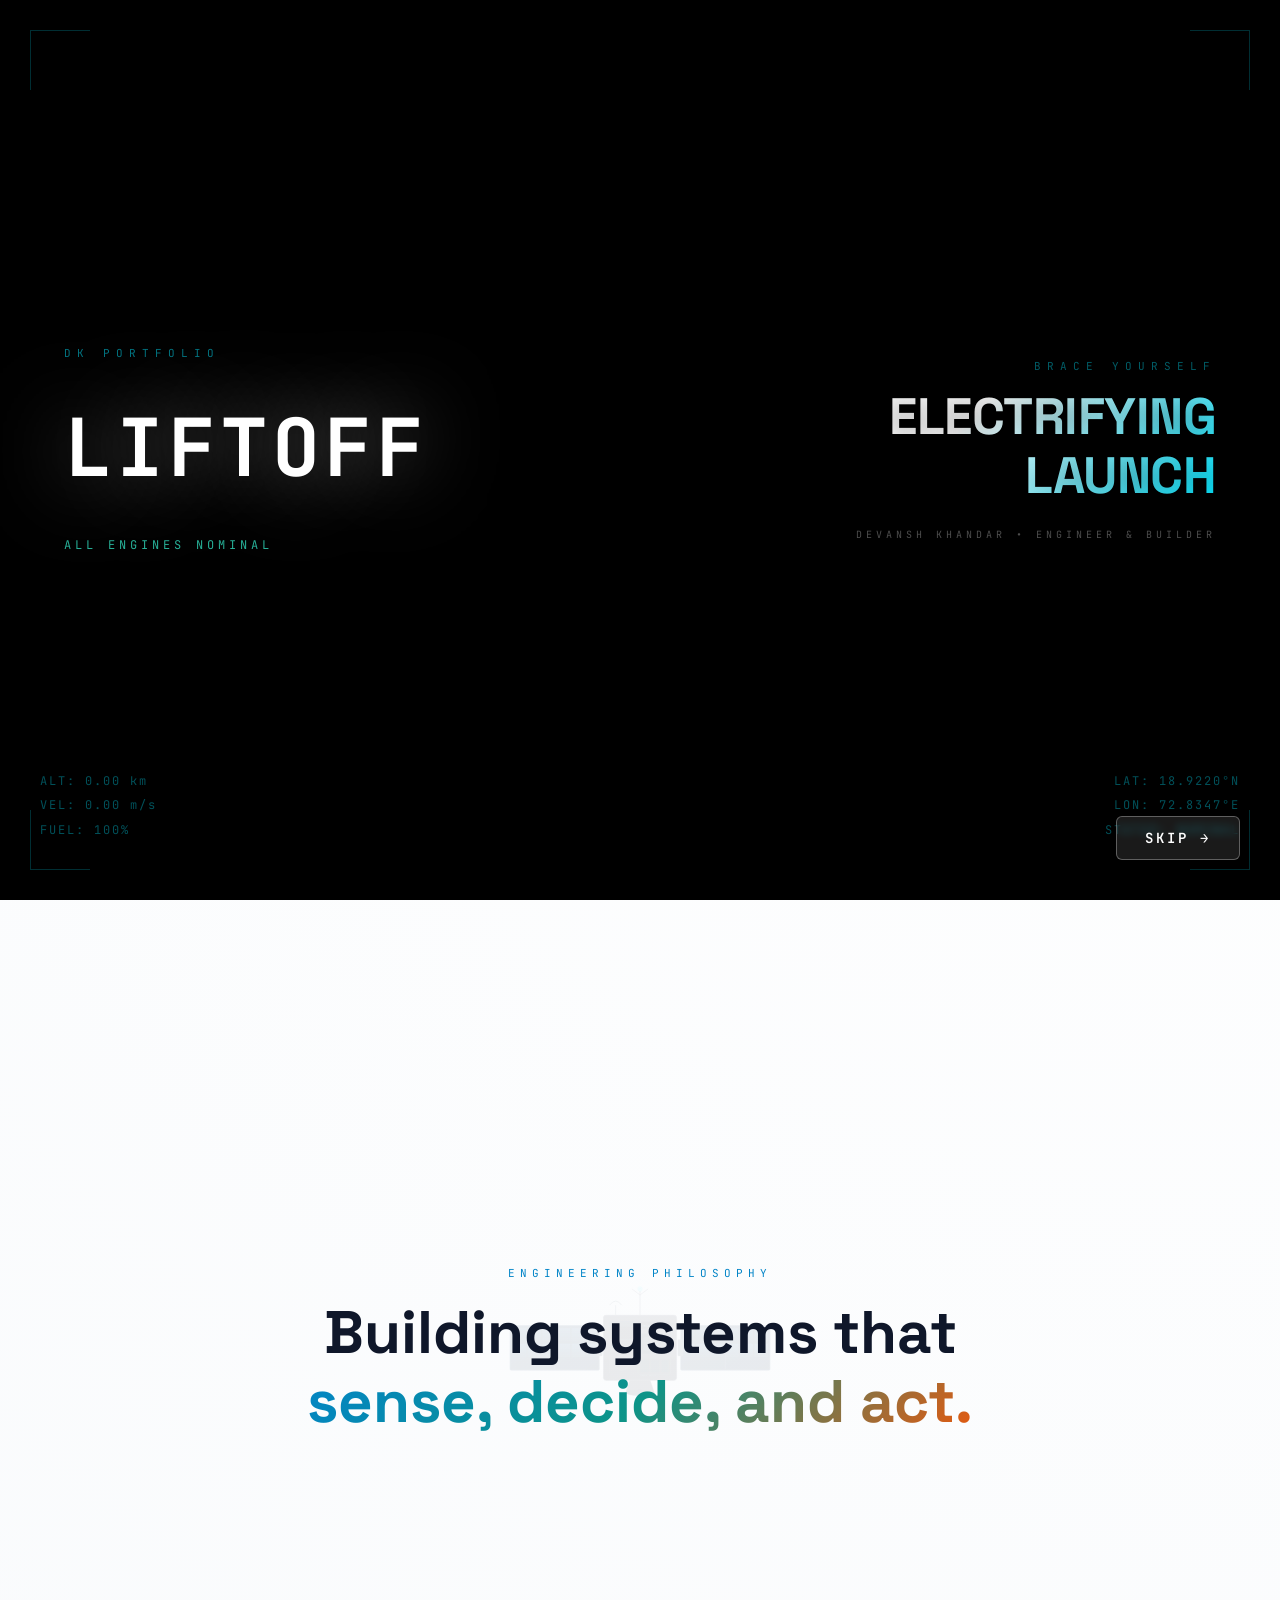
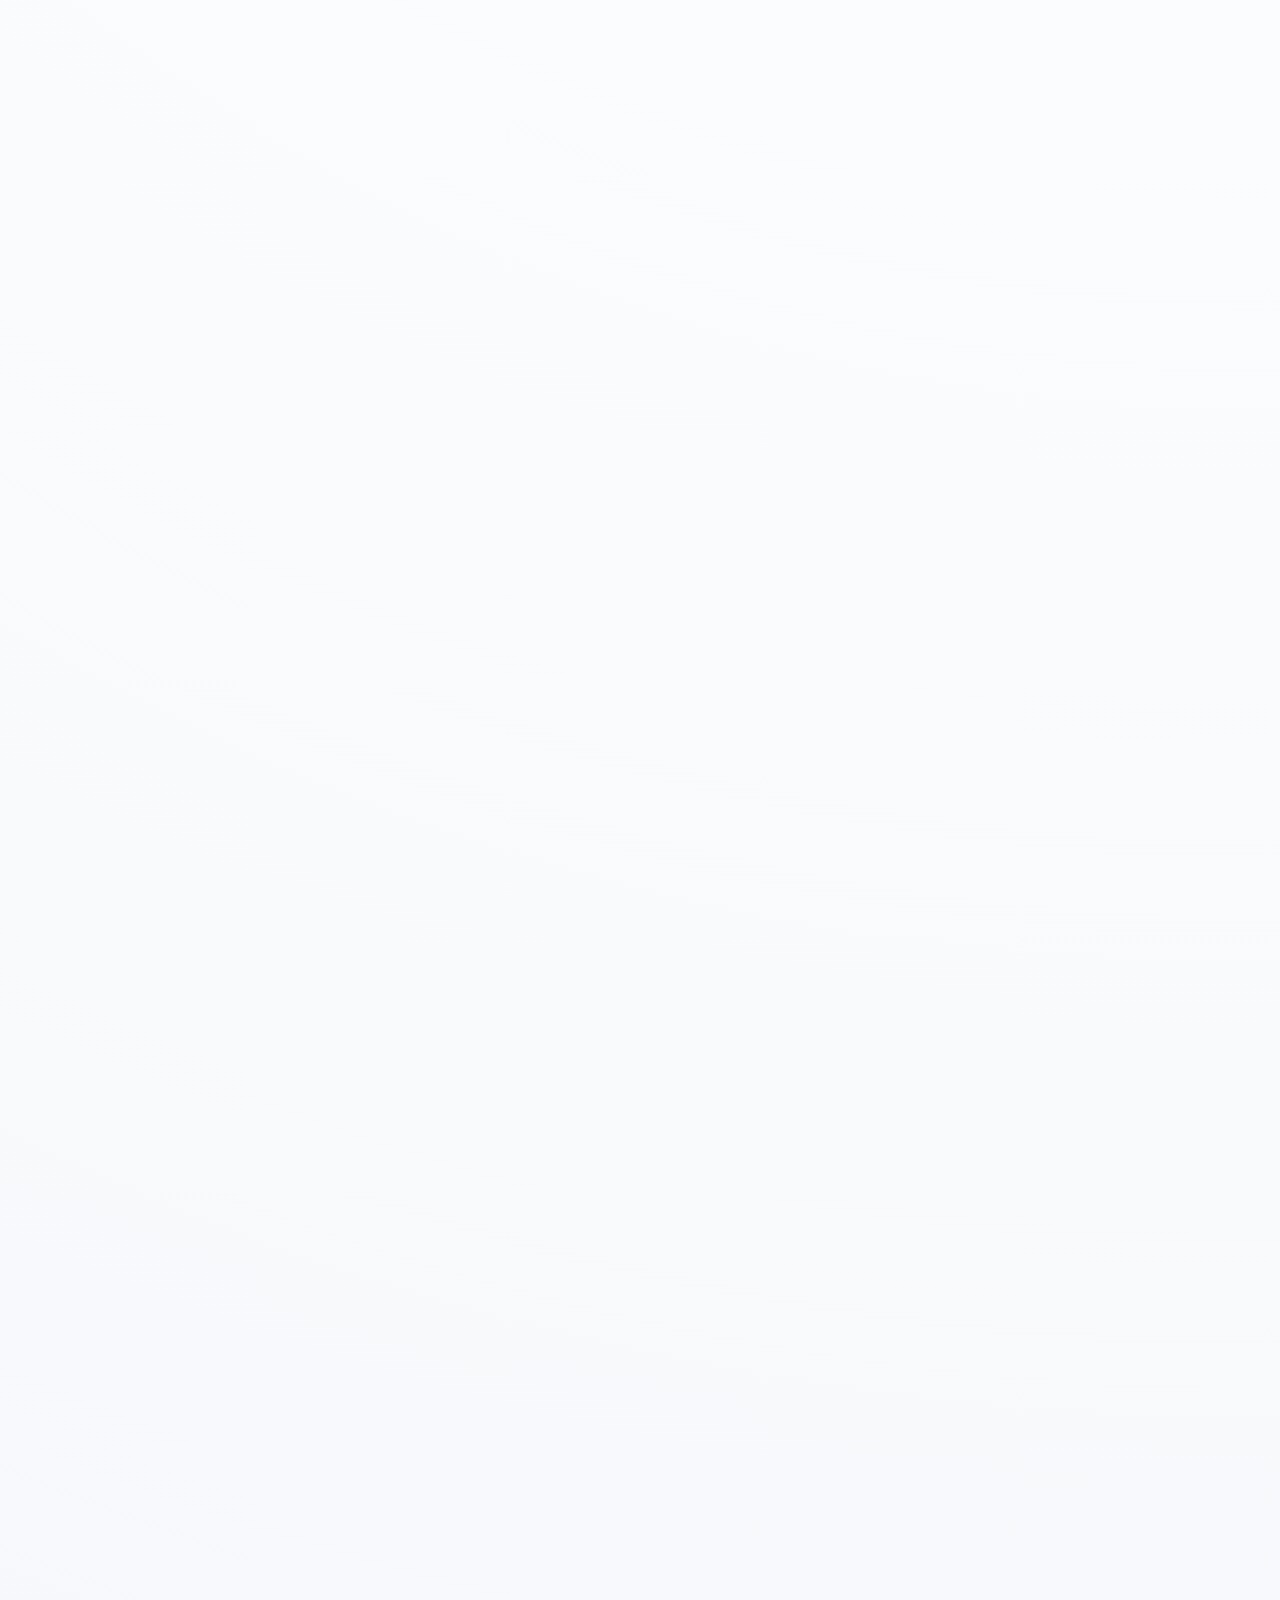
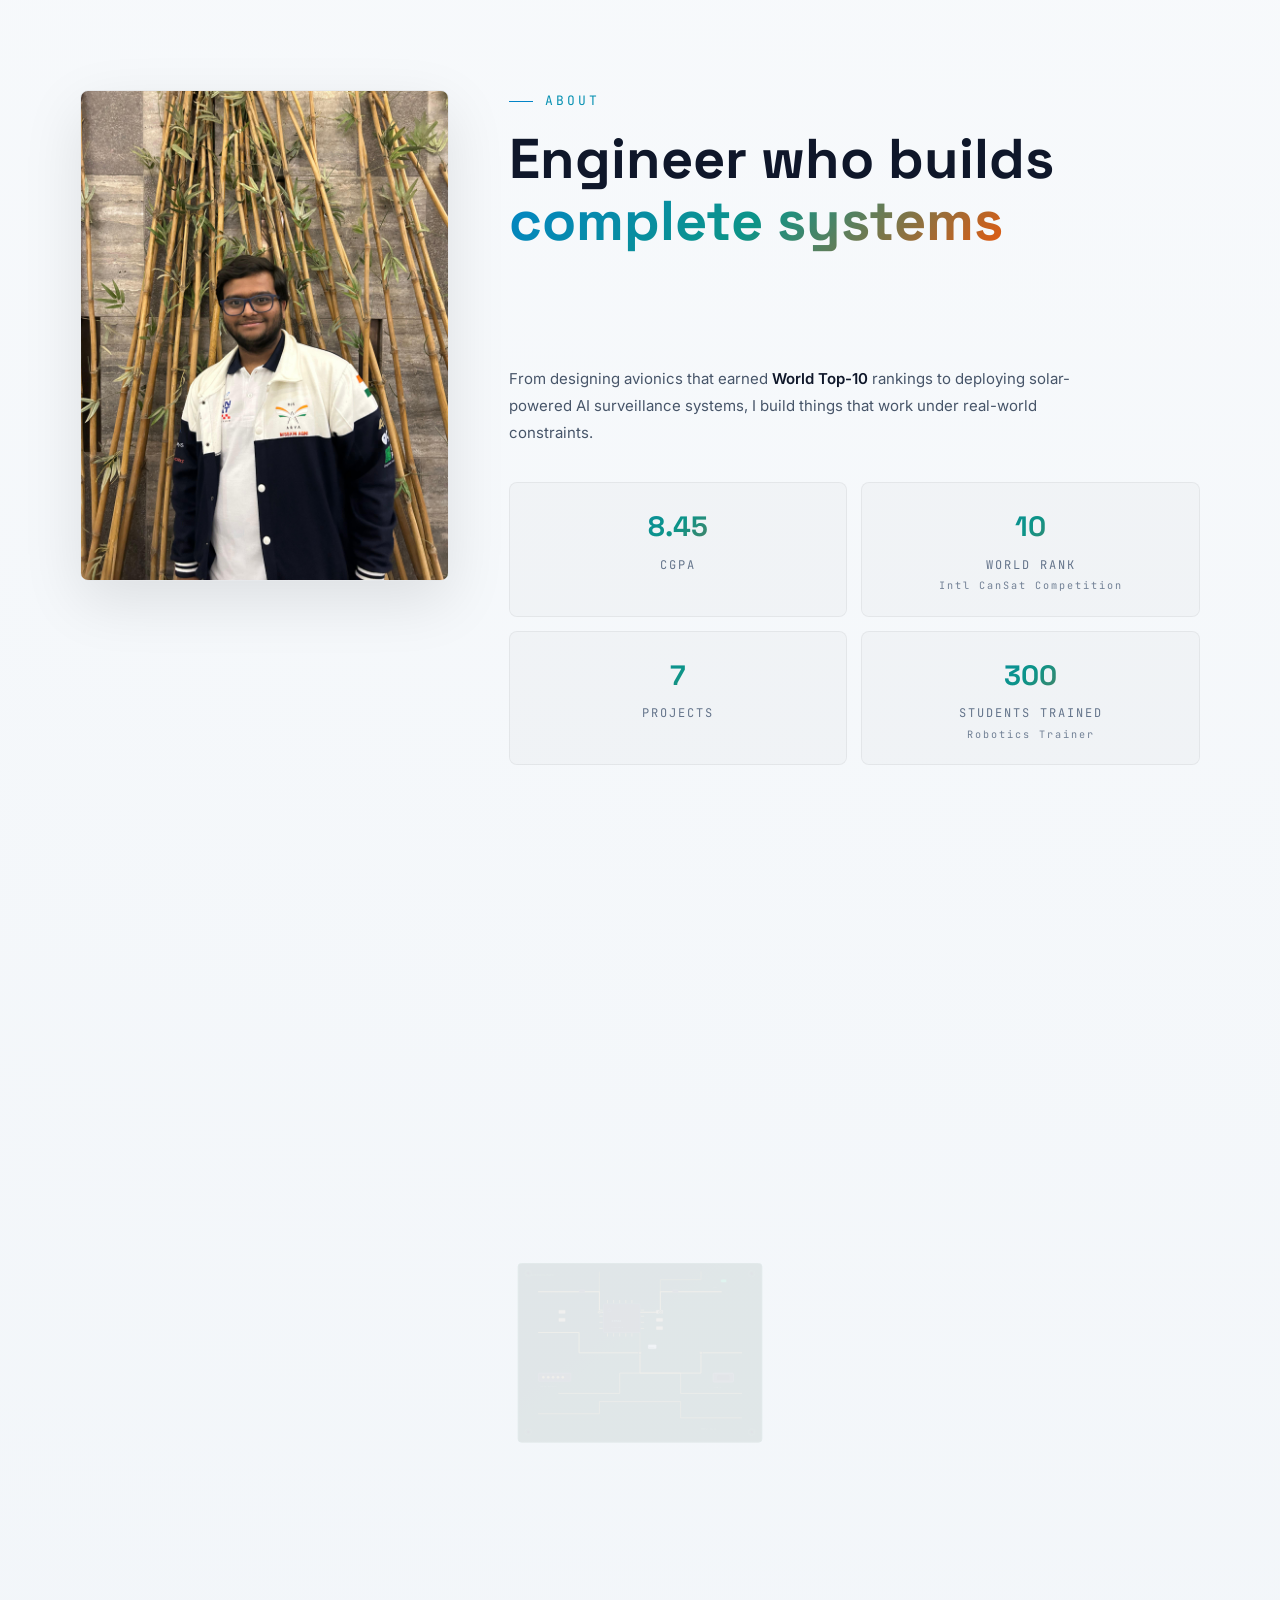
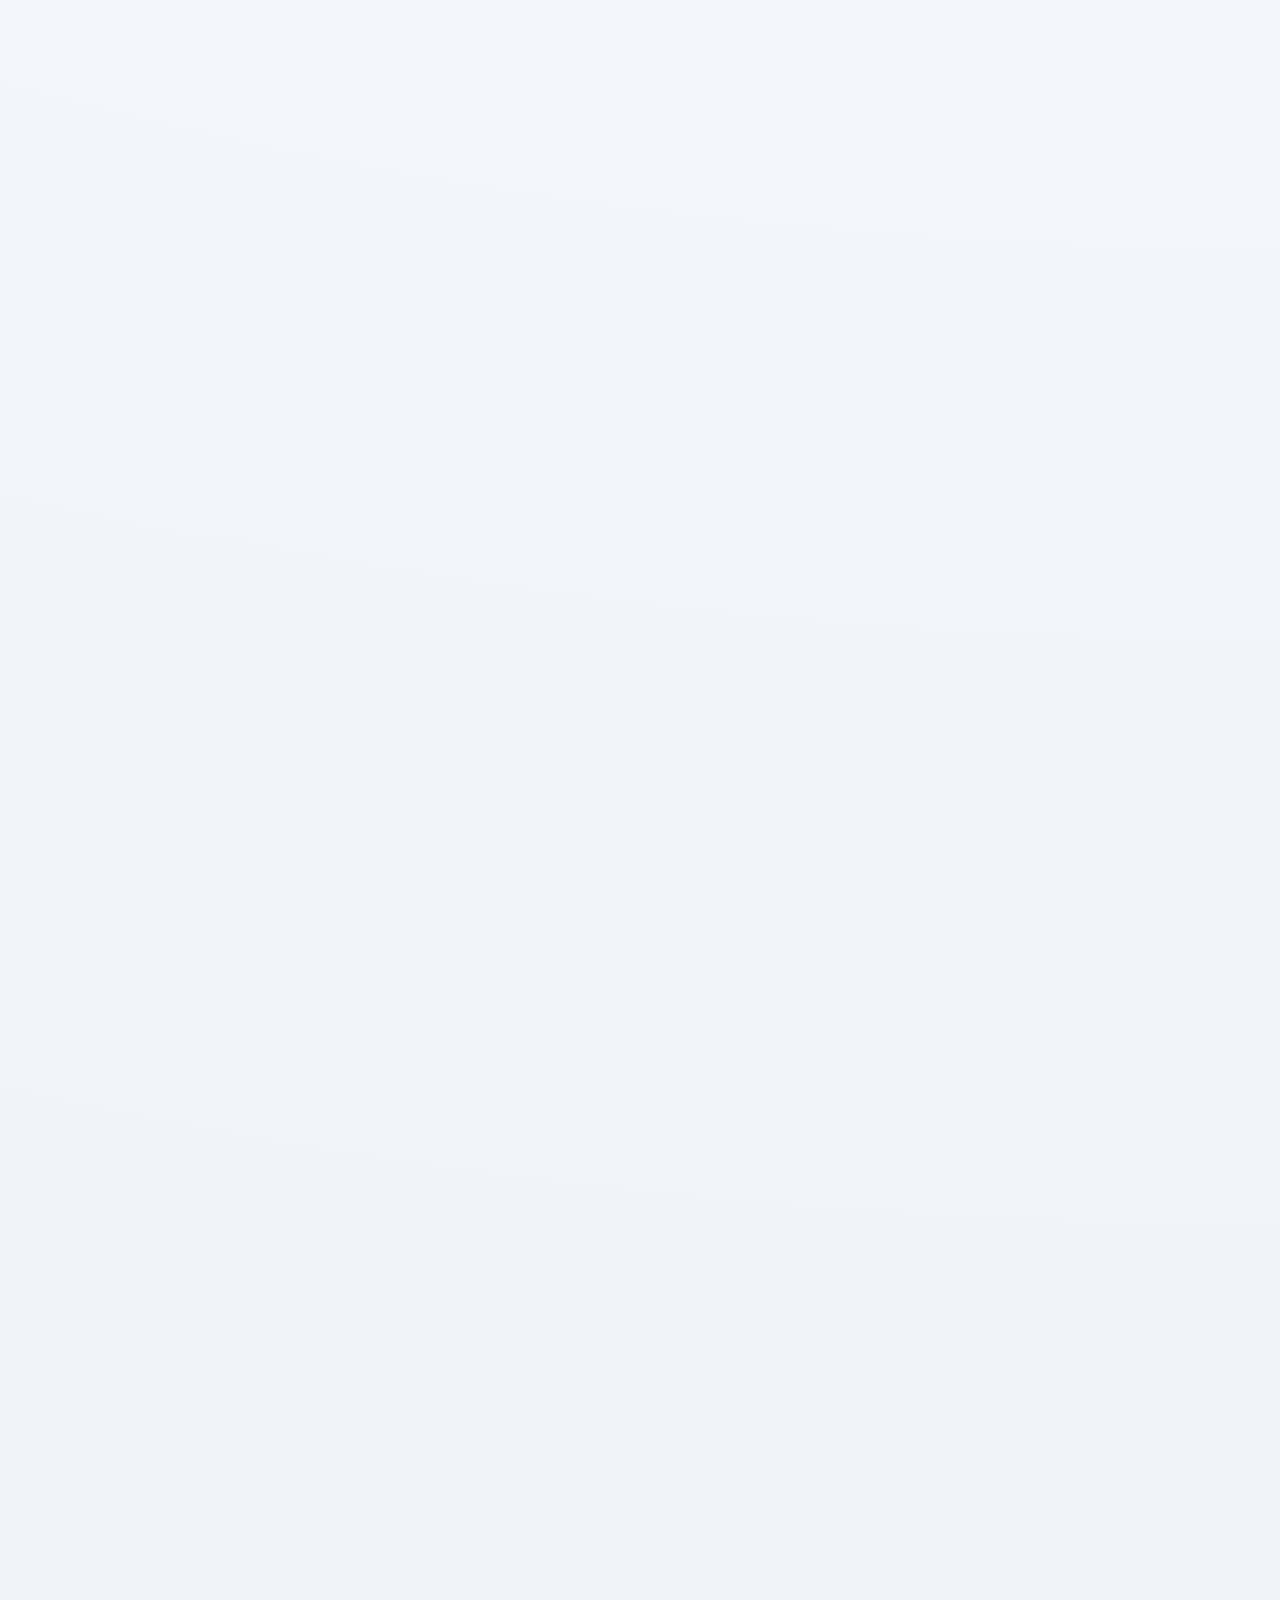
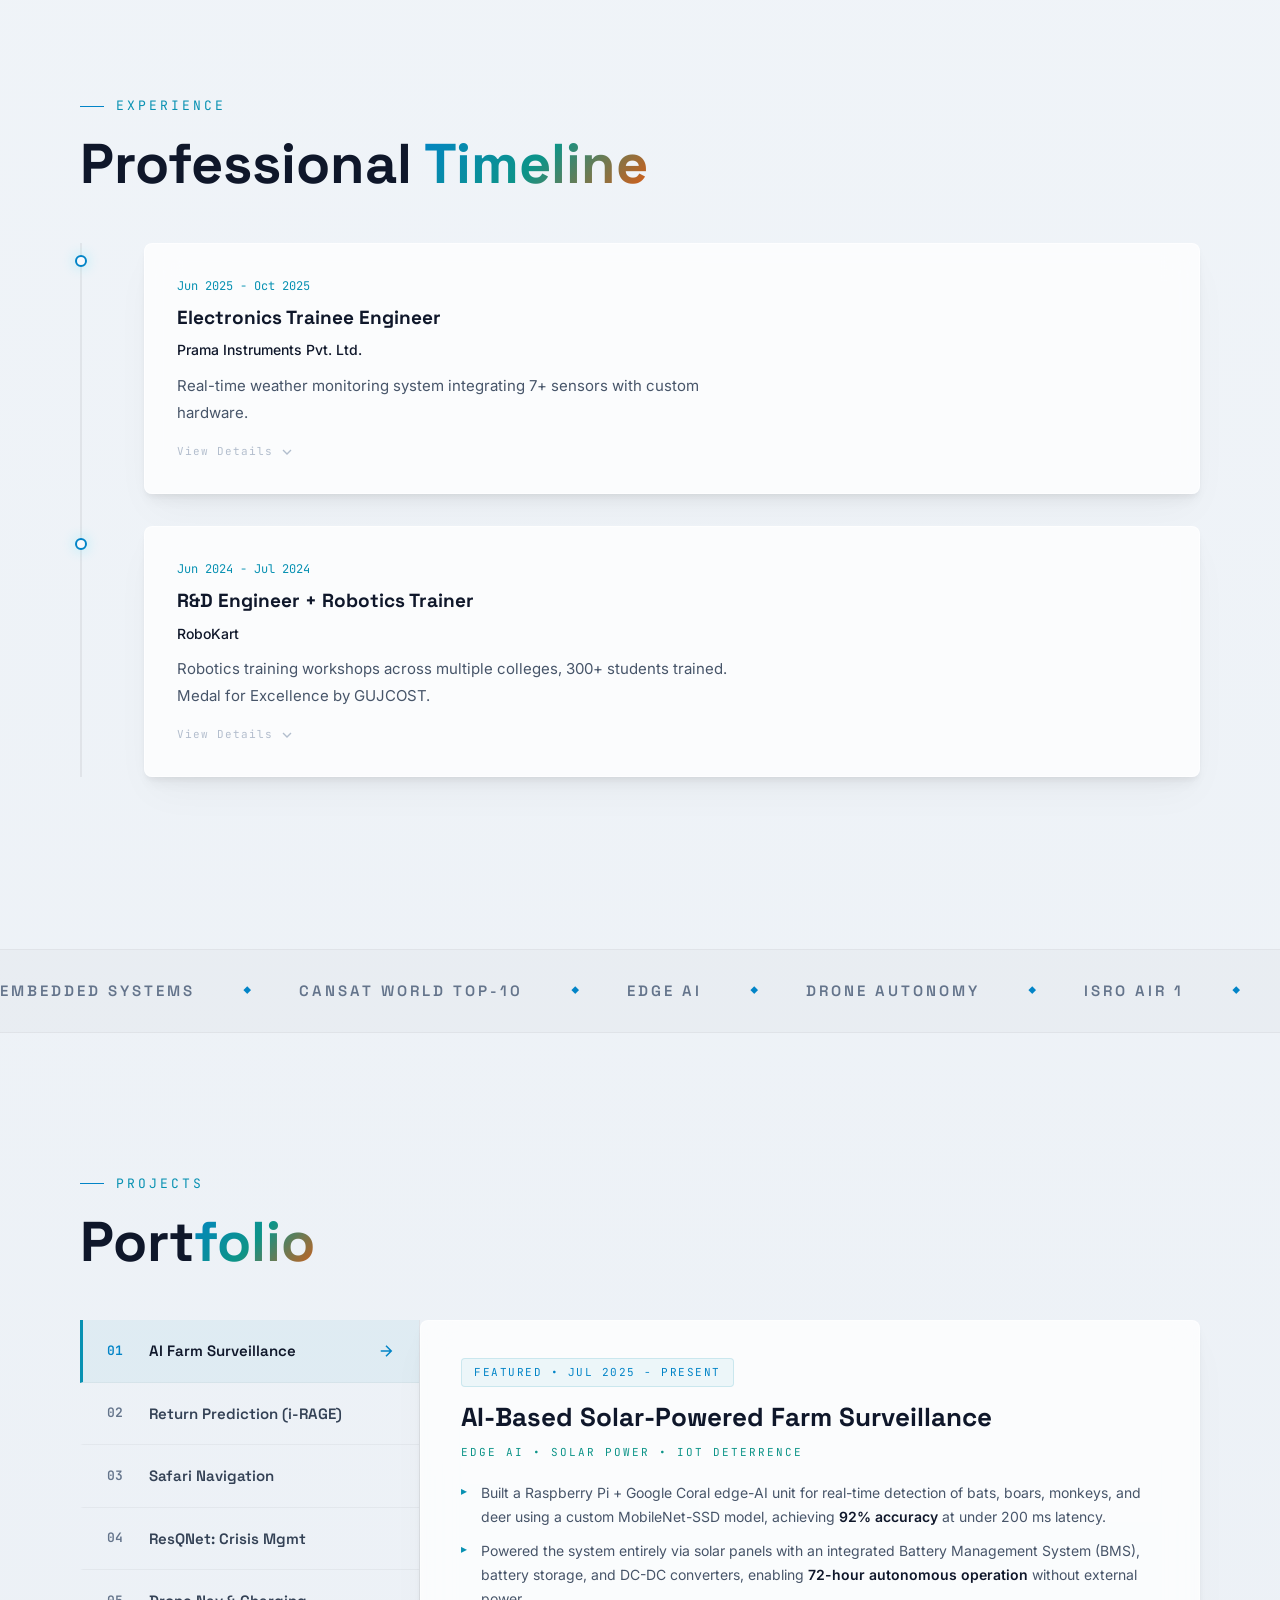
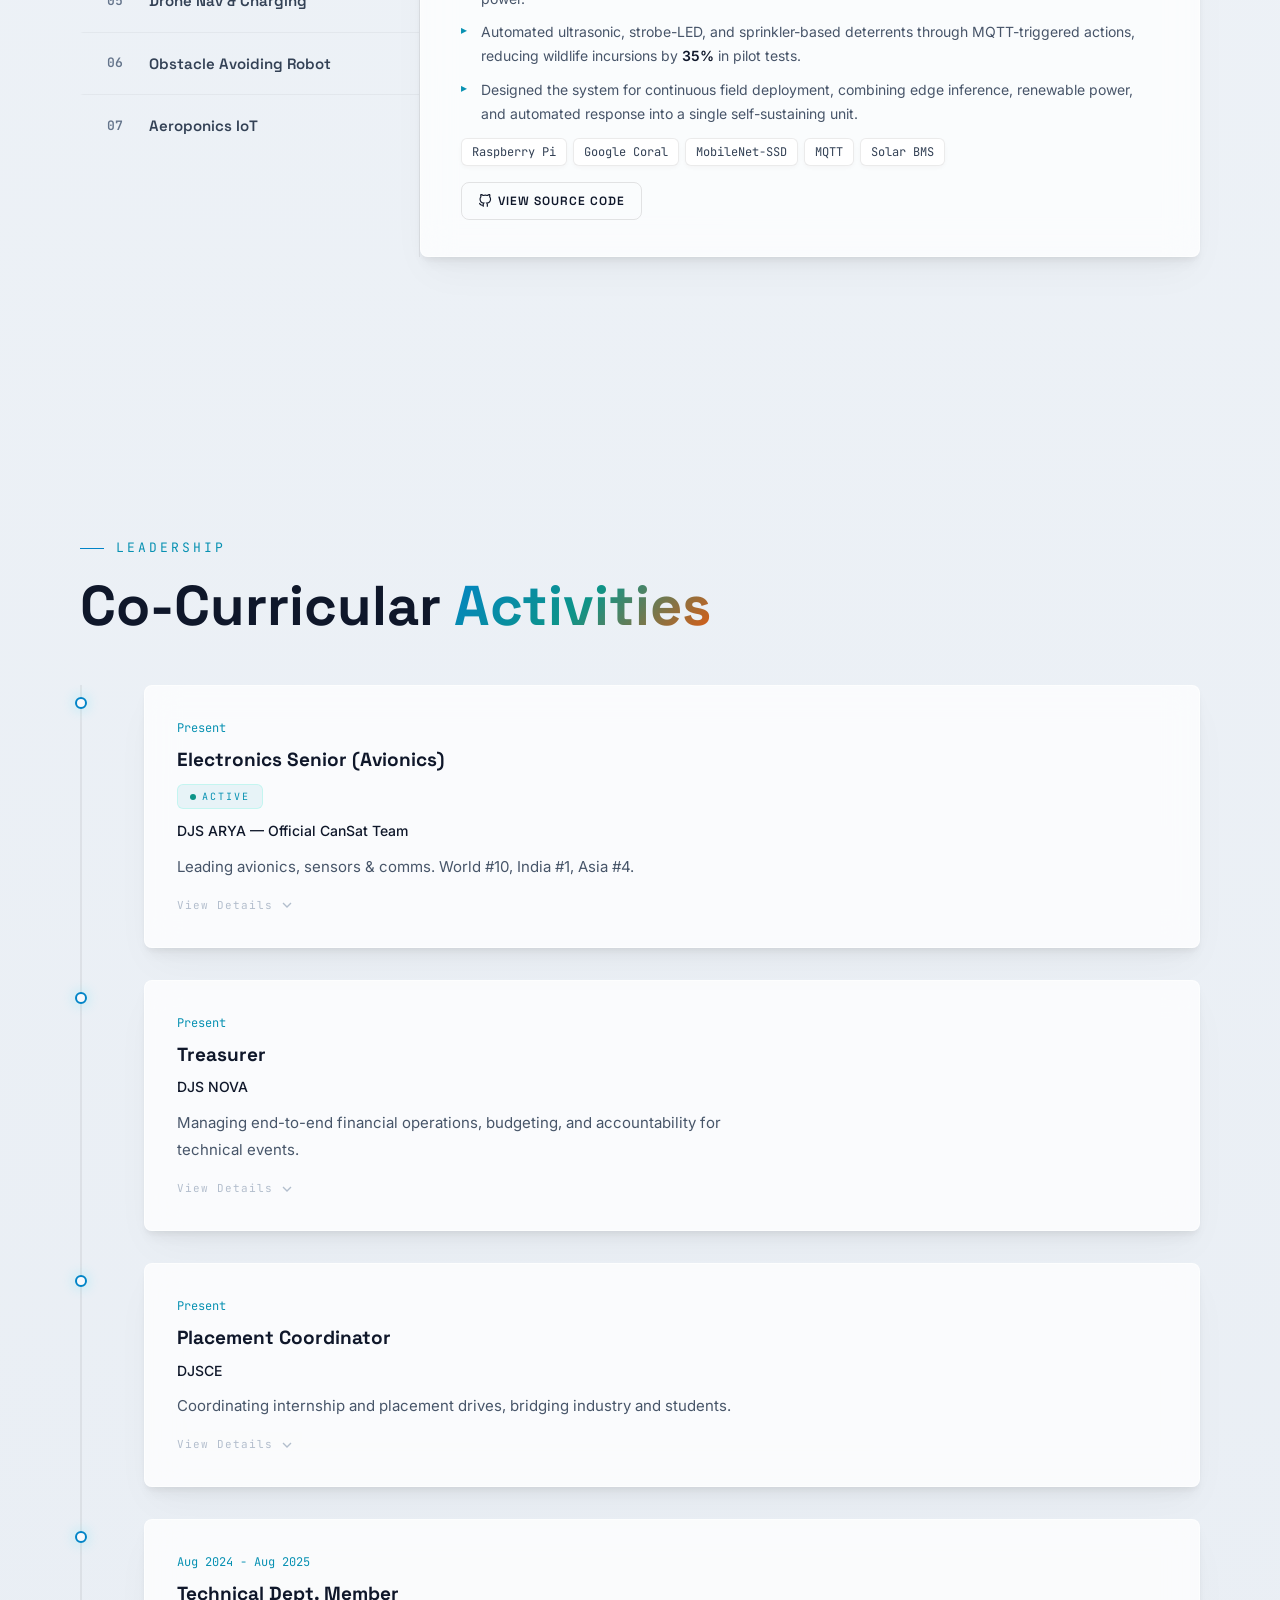
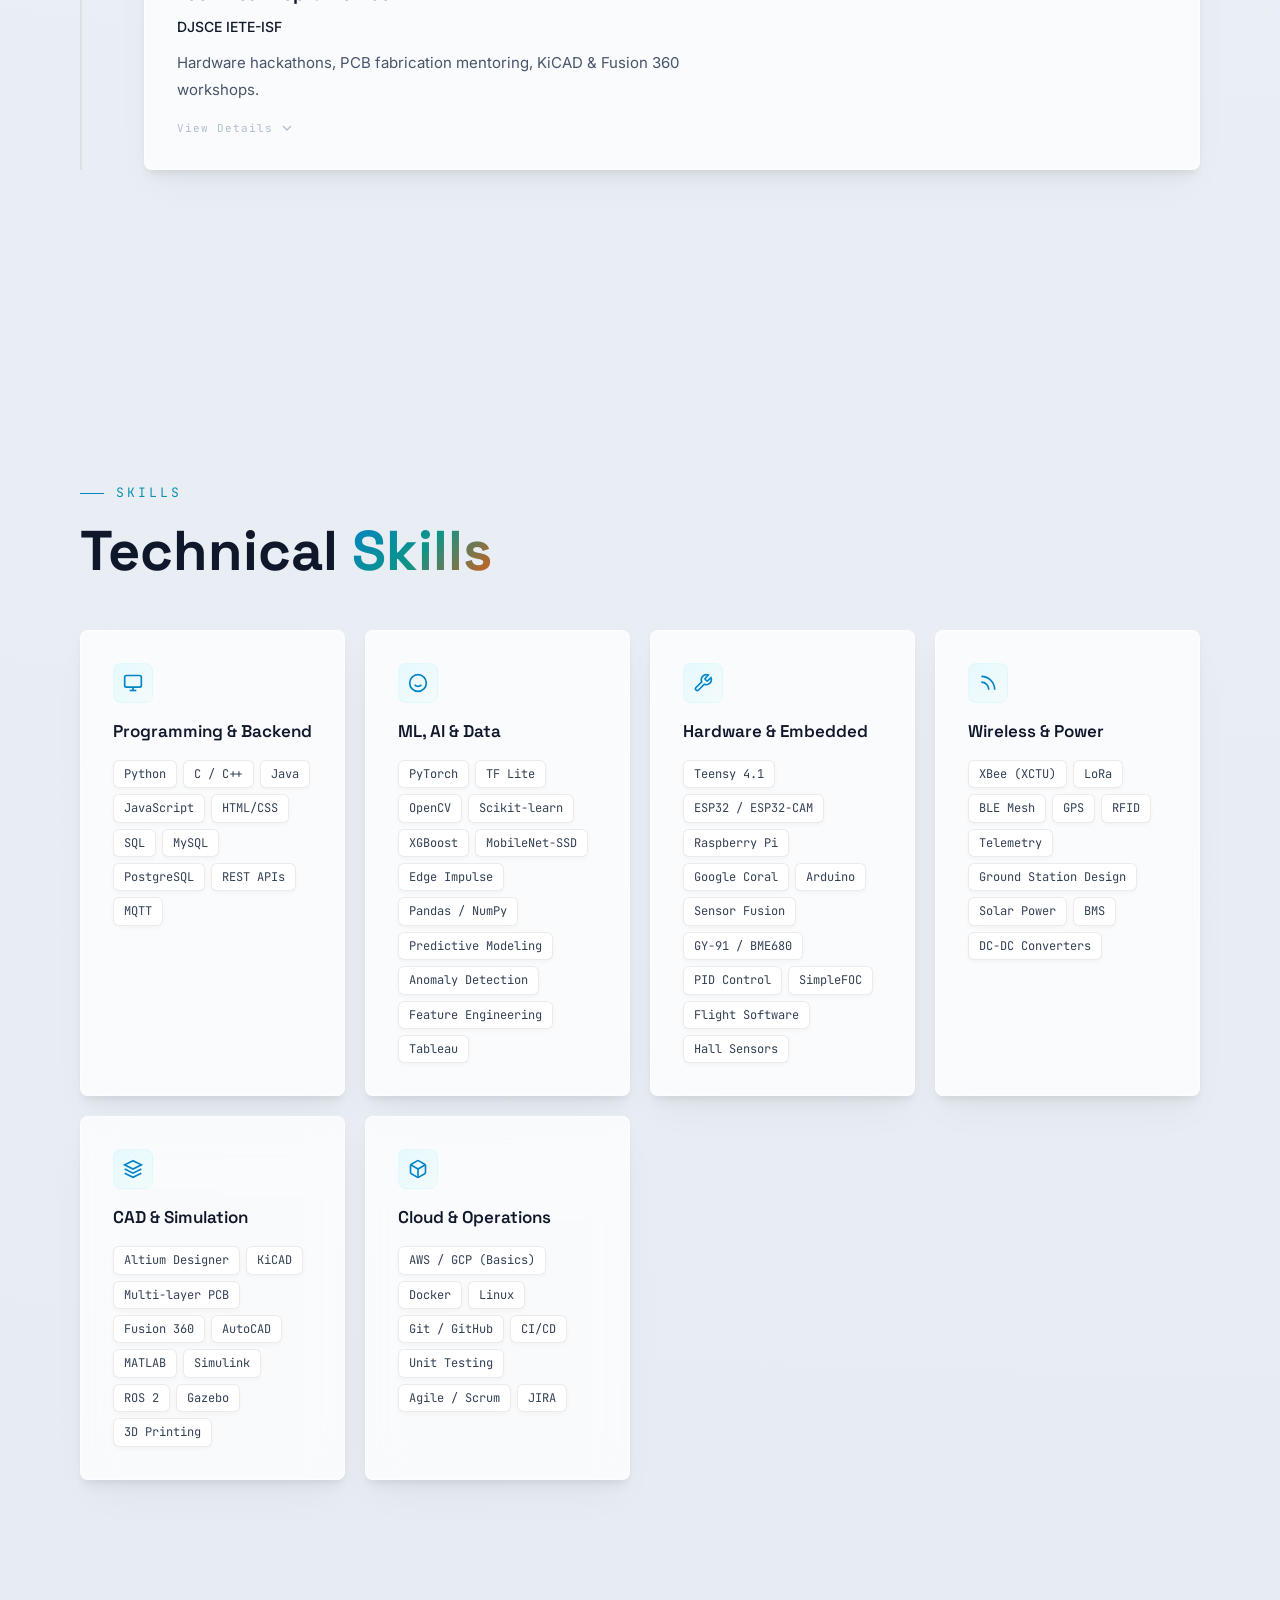
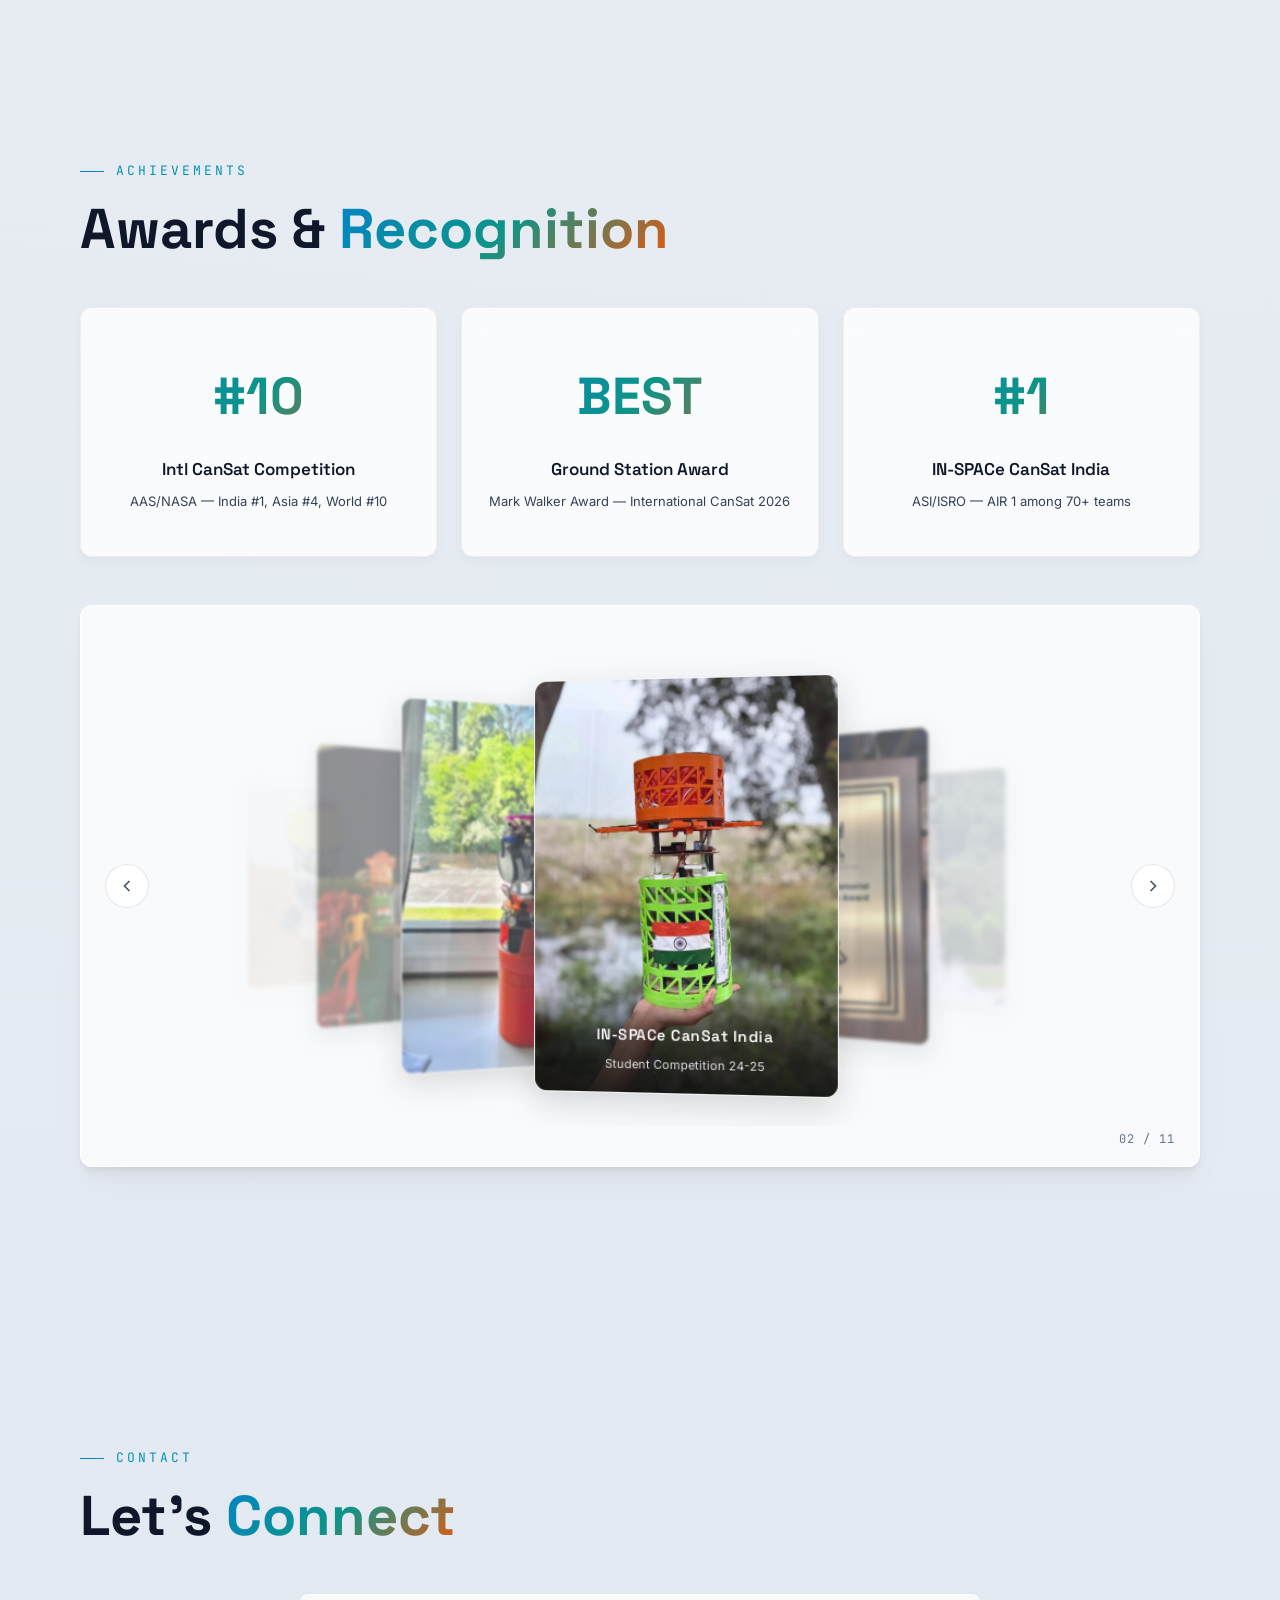
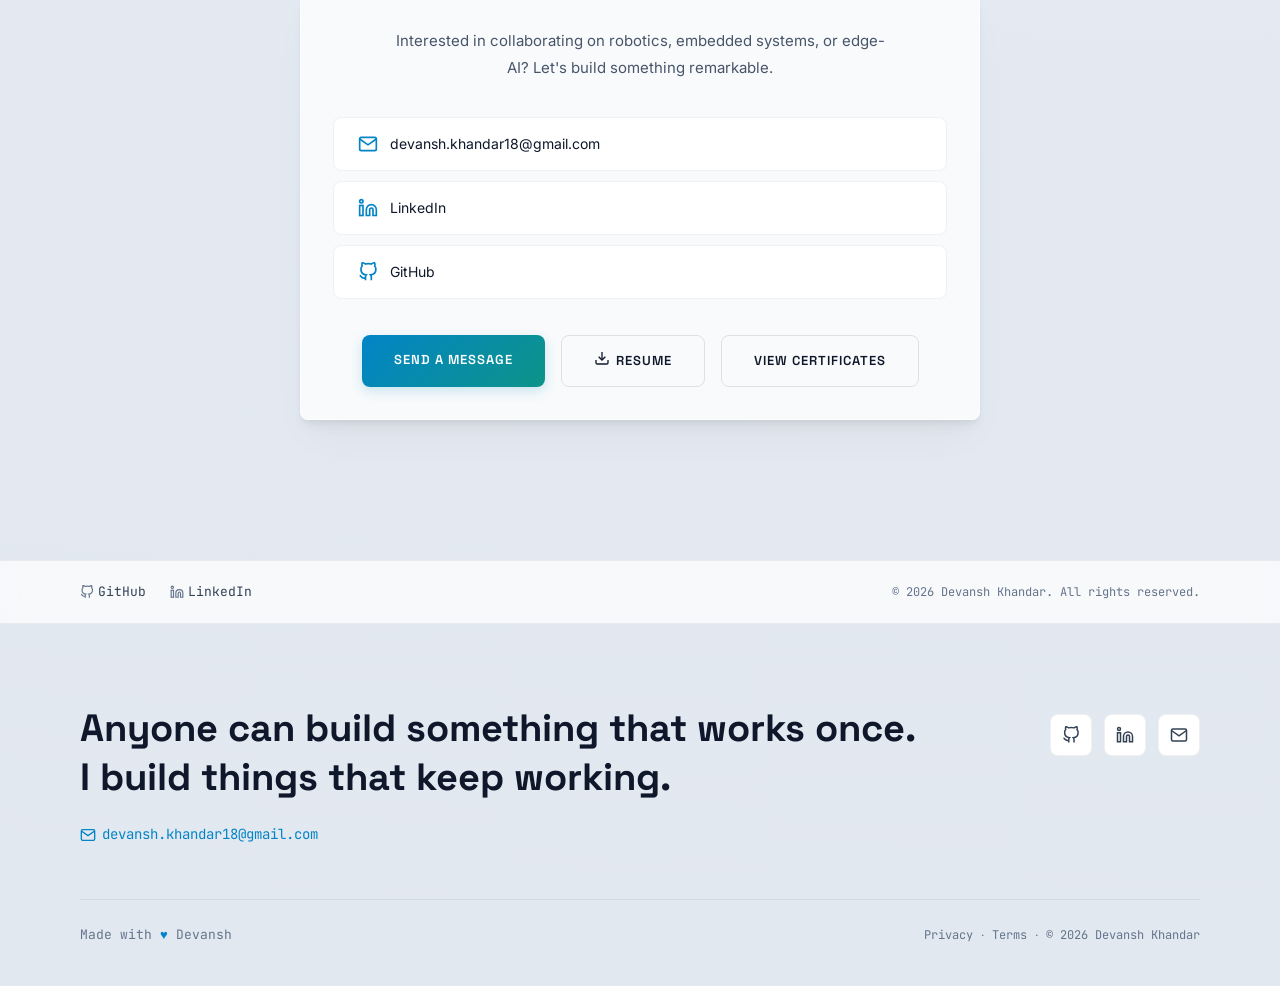
==== index.html @ 6e1e3740 "Replace launch video with new rocket-launch.mp4" ====
<!DOCTYPE html>
<html lang="en">
<head>
    <meta charset="UTF-8">
    <meta name="viewport" content="width=device-width, initial-scale=1.0">
    <meta name="description" content="Devansh Khandar — Electronics Engineer, Embedded Systems, Robotics Builder. World Top-10 CanSat, ISRO AIR 1.">
    <title>Devansh Khandar — Engineer &amp; Builder</title>
    <!-- Open Graph -->
    <meta property="og:title" content="Devansh Khandar — Engineer & Builder">
    <meta property="og:description" content="Electronics Engineer · Embedded Systems · Robotics Builder. World Top-10 CanSat (AAS/NASA), ISRO AIR 1, Mark Walker Best Ground Station Award.">
    <meta property="og:image" content="https://REPLACE-WITH-YOUR-DOMAIN/assets/cansat-hardware.jpg">
    <meta property="og:url" content="https://REPLACE-WITH-YOUR-DOMAIN/">
    <meta property="og:type" content="website">
    <!-- Twitter Card -->
    <meta name="twitter:card" content="summary_large_image">
    <meta name="twitter:title" content="Devansh Khandar — Engineer & Builder">
    <meta name="twitter:description" content="Electronics Engineer · Embedded Systems · Robotics. World Top-10 CanSat, ISRO AIR 1.">
    <meta name="twitter:image" content="https://REPLACE-WITH-YOUR-DOMAIN/assets/cansat-hardware.jpg">
    <link rel="preconnect" href="https://fonts.googleapis.com">
    <link rel="preconnect" href="https://fonts.gstatic.com" crossorigin>
    <link href="https://fonts.googleapis.com/css2?family=Space+Grotesk:wght@400;500;600;700;800&family=Inter:wght@300;400;500;600&family=JetBrains+Mono:wght@400;500&display=swap" rel="stylesheet">
    <link rel="icon" type="image/svg+xml" href="assets/favicon.svg">
    <link rel="stylesheet" href="style.css">
</head>
<body>

    <div class="launch-overlay" id="launchOverlay">
        <div class="launch-scene" id="launchScene">
            <!-- Real CanSat launch video background -->
            <video class="launch-video-bg" id="launchVideo" muted playsinline preload="auto">
                <source src="assets/rocket-launch.mp4" type="video/mp4">
            </video>
            <!-- Dark overlay for readability -->
            <div class="launch-video-overlay"></div>
            <!-- HUD Frame -->
            <div class="hud-frame">
                <div class="hud-corner hud-tl"></div>
                <div class="hud-corner hud-tr"></div>
                <div class="hud-corner hud-bl"></div>
                <div class="hud-corner hud-br"></div>
                <div class="hud-data hud-data-left">
                    <span>ALT: 0.00 km</span>
                    <span>VEL: 0.00 m/s</span>
                    <span>FUEL: 100%</span>
                </div>
                <div class="hud-data hud-data-right">
                    <span>LAT: 18.9220°N</span>
                    <span>LON: 72.8347°E</span>
                    <span>STATUS: NOMINAL</span>
                </div>
            </div>
            <!-- Side panels: countdown left, tagline right -->
            <div class="launch-sides" id="launchSides">
                <div class="launch-side-left">
                    <div class="countdown-label">DK PORTFOLIO</div>
                    <div class="countdown-timer" id="countdownTimer">T-00:05</div>
                    <div class="countdown-status" id="countdownStatus">SYSTEMS CHECK</div>
                </div>
                <div class="launch-side-right">
                    <div class="launch-tagline-pre">BRACE YOURSELF</div>
                    <div class="launch-tagline">ELECTRIFYING<br>LAUNCH</div>
                    <div class="launch-tagline-sub">DEVANSH KHANDAR &bull; ENGINEER &amp; BUILDER</div>
                </div>
            </div>
        </div>
        <!-- White flash overlay -->
        <div class="launch-flash" id="launchFlash"></div>
        <button class="launch-skip" id="launchSkip">SKIP &rarr;</button>
    </div>

    <!-- ========== MAIN SITE ========== -->
    <!-- Subtle grid matrix background -->
    <div class="grid-matrix" aria-hidden="true"></div>
    <!-- Interactive particle canvas with cursor connections -->
    <canvas class="particle-canvas" id="particleCanvas" aria-hidden="true"></canvas>
    <div class="starfield" id="starfield"></div>
    <div class="scroll-progress" id="scrollProgress"></div>


    <!-- NAVBAR -->
    <nav class="navbar" id="navbar">
        <div class="nav-container">
            <a href="#" class="nav-logo"><span class="accent">&lt;</span>DK<span class="accent">/&gt;</span></a>
            <button class="theme-toggle" id="themeToggle" aria-label="Toggle theme" title="Toggle light/dark theme">
                <svg class="theme-icon sun-icon" viewBox="0 0 24 24" fill="none" stroke="currentColor" stroke-width="2"><circle cx="12" cy="12" r="5"/><line x1="12" y1="1" x2="12" y2="3"/><line x1="12" y1="21" x2="12" y2="23"/><line x1="4.22" y1="4.22" x2="5.64" y2="5.64"/><line x1="18.36" y1="18.36" x2="19.78" y2="19.78"/><line x1="1" y1="12" x2="3" y2="12"/><line x1="21" y1="12" x2="23" y2="12"/><line x1="4.22" y1="19.78" x2="5.64" y2="18.36"/><line x1="18.36" y1="5.64" x2="19.78" y2="4.22"/></svg>
                <svg class="theme-icon moon-icon" viewBox="0 0 24 24" fill="none" stroke="currentColor" stroke-width="2"><path d="M21 12.79A9 9 0 1 1 11.21 3 7 7 0 0 0 21 12.79z"/></svg>
            </button>
            <div class="nav-links" id="navLinks">
                <a href="#about" class="nav-link">About</a>
                <a href="#experience" class="nav-link">Experience</a>
                <a href="#projects" class="nav-link">Projects</a>
                <a href="#leadership" class="nav-link">Leadership</a>
                <a href="#skills" class="nav-link">Skills</a>
                <a href="#awards" class="nav-link">Awards</a>
                <a href="#contact" class="nav-link">Contact</a>
            </div>
            <button class="nav-toggle" id="navToggle" aria-label="Menu" aria-expanded="false" aria-controls="navLinks"><span></span><span></span><span></span></button>
        </div>
    </nav>

    <!-- HERO -->
    <section class="hero" id="hero">
        <div class="orbital-ring ring-1"></div>
        <div class="orbital-ring ring-2"></div>
        <div class="orbital-ring ring-3"></div>
        <svg class="hero-circuit" viewBox="0 0 1440 900" preserveAspectRatio="none">
            <line x1="0" y1="300" x2="350" y2="300" stroke="rgba(0,229,255,0.05)" stroke-width="1"/>
            <line x1="350" y1="300" x2="400" y2="250" stroke="rgba(0,229,255,0.05)" stroke-width="1"/>
            <line x1="400" y1="250" x2="700" y2="250" stroke="rgba(0,229,255,0.05)" stroke-width="1"/>
            <line x1="1440" y1="600" x2="1050" y2="600" stroke="rgba(0,229,255,0.05)" stroke-width="1"/>
            <line x1="1050" y1="600" x2="1000" y2="650" stroke="rgba(0,229,255,0.05)" stroke-width="1"/>
            <line x1="1000" y1="650" x2="750" y2="650" stroke="rgba(0,229,255,0.05)" stroke-width="1"/>
            <circle cx="350" cy="300" r="3" fill="rgba(0,229,255,0.12)"/>
            <circle cx="700" cy="250" r="3" fill="rgba(0,229,255,0.12)"/>
            <circle cx="1050" cy="600" r="3" fill="rgba(0,229,255,0.12)"/>
            <circle cx="750" cy="650" r="3" fill="rgba(0,229,255,0.12)"/>
        </svg>
        <div class="hero-content">
            <div class="hero-badge">ELECTRONICS &bull; ROBOTICS &bull; EDGE AI</div>
            <h1 class="hero-name" id="heroName">DEVANSH KHANDAR</h1>
            <p class="hero-tagline" id="typewriter">&gt; Electronics Engineer &bull; Embedded Systems &bull; Robotics Builder</p>
            <div class="hero-cta">
                <a href="#projects" class="cta-button">View Projects</a>
                <a href="Devansh_Resume.pdf" download class="btn-outline btn-resume magnetic-btn"><svg viewBox="0 0 24 24" fill="none" stroke="currentColor" stroke-width="2" style="width:16px;height:16px;margin-right:6px;vertical-align:middle;"><path d="M21 15v4a2 2 0 0 1-2 2H5a2 2 0 0 1-2-2v-4"/><polyline points="7 10 12 15 17 10"/><line x1="12" y1="15" x2="12" y2="3"/></svg>Resume</a>
                <a href="#contact" class="btn-outline magnetic-btn">Get in Touch</a>
            </div>
        </div>
        <div class="hero-scroll-indicator"><span>SCROLL</span><div class="scroll-chevron"></div></div>
    </section>

    <!-- PORTAL 1: SATELLITE -->
    <section class="scroll-portal" id="portal-satellite" data-portal="satellite">
        <div class="portal-sticky">
            <div class="portal-svg-wrap" id="satelliteSvg">
                <svg viewBox="0 0 800 600" class="portal-illustration">
                    <defs>
                        <linearGradient id="panelGrad" x1="0%" y1="0%" x2="100%" y2="100%"><stop offset="0%" stop-color="#1a3a5c"/><stop offset="50%" stop-color="#0d2847"/><stop offset="100%" stop-color="#0a1f3a"/></linearGradient>
                        <linearGradient id="panelCellGrad" x1="0%" y1="0%" x2="0%" y2="100%"><stop offset="0%" stop-color="#1e5080"/><stop offset="100%" stop-color="#0e3050"/></linearGradient>
                        <linearGradient id="bodyGrad" x1="0%" y1="0%" x2="0%" y2="100%"><stop offset="0%" stop-color="#3a3a4a"/><stop offset="50%" stop-color="#2a2a35"/><stop offset="100%" stop-color="#1a1a25"/></linearGradient>
                        <radialGradient id="glowGrad" cx="50%" cy="50%" r="50%"><stop offset="0%" stop-color="#00e5ff" stop-opacity="0.6"/><stop offset="100%" stop-color="#00e5ff" stop-opacity="0"/></radialGradient>
                        <filter id="softGlow"><feGaussianBlur stdDeviation="3" result="blur"/><feMerge><feMergeNode in="blur"/><feMergeNode in="SourceGraphic"/></feMerge></filter>
                    </defs>
                    <g class="sat-panel-left">
                        <rect x="80" y="245" width="220" height="110" rx="3" fill="url(#panelGrad)" stroke="#4a6a8a" stroke-width="1.5"/>
                        <rect x="88" y="252" width="32" height="32" rx="1" fill="url(#panelCellGrad)" stroke="#2a5070" stroke-width="0.5"/><rect x="124" y="252" width="32" height="32" rx="1" fill="url(#panelCellGrad)" stroke="#2a5070" stroke-width="0.5"/><rect x="160" y="252" width="32" height="32" rx="1" fill="url(#panelCellGrad)" stroke="#2a5070" stroke-width="0.5"/><rect x="196" y="252" width="32" height="32" rx="1" fill="url(#panelCellGrad)" stroke="#2a5070" stroke-width="0.5"/><rect x="232" y="252" width="32" height="32" rx="1" fill="url(#panelCellGrad)" stroke="#2a5070" stroke-width="0.5"/><rect x="268" y="252" width="26" height="32" rx="1" fill="url(#panelCellGrad)" stroke="#2a5070" stroke-width="0.5"/>
                        <rect x="88" y="290" width="32" height="32" rx="1" fill="url(#panelCellGrad)" stroke="#2a5070" stroke-width="0.5"/><rect x="124" y="290" width="32" height="32" rx="1" fill="url(#panelCellGrad)" stroke="#2a5070" stroke-width="0.5"/><rect x="160" y="290" width="32" height="32" rx="1" fill="url(#panelCellGrad)" stroke="#2a5070" stroke-width="0.5"/><rect x="196" y="290" width="32" height="32" rx="1" fill="url(#panelCellGrad)" stroke="#2a5070" stroke-width="0.5"/><rect x="232" y="290" width="32" height="32" rx="1" fill="url(#panelCellGrad)" stroke="#2a5070" stroke-width="0.5"/><rect x="268" y="290" width="26" height="32" rx="1" fill="url(#panelCellGrad)" stroke="#2a5070" stroke-width="0.5"/>
                        <line x1="190" y1="248" x2="190" y2="352" stroke="#5a7a9a" stroke-width="0.8"/><line x1="85" y1="300" x2="297" y2="300" stroke="#5a7a9a" stroke-width="0.5" stroke-dasharray="2 4"/>
                        <rect x="295" y="280" width="12" height="40" rx="2" fill="#3a4a5a" stroke="#5a6a7a" stroke-width="1"/>
                    </g>
                    <g class="sat-panel-right">
                        <rect x="500" y="245" width="220" height="110" rx="3" fill="url(#panelGrad)" stroke="#4a6a8a" stroke-width="1.5"/>
                        <rect x="508" y="252" width="26" height="32" rx="1" fill="url(#panelCellGrad)" stroke="#2a5070" stroke-width="0.5"/><rect x="538" y="252" width="32" height="32" rx="1" fill="url(#panelCellGrad)" stroke="#2a5070" stroke-width="0.5"/><rect x="574" y="252" width="32" height="32" rx="1" fill="url(#panelCellGrad)" stroke="#2a5070" stroke-width="0.5"/><rect x="610" y="252" width="32" height="32" rx="1" fill="url(#panelCellGrad)" stroke="#2a5070" stroke-width="0.5"/><rect x="646" y="252" width="32" height="32" rx="1" fill="url(#panelCellGrad)" stroke="#2a5070" stroke-width="0.5"/><rect x="682" y="252" width="32" height="32" rx="1" fill="url(#panelCellGrad)" stroke="#2a5070" stroke-width="0.5"/>
                        <rect x="508" y="290" width="26" height="32" rx="1" fill="url(#panelCellGrad)" stroke="#2a5070" stroke-width="0.5"/><rect x="538" y="290" width="32" height="32" rx="1" fill="url(#panelCellGrad)" stroke="#2a5070" stroke-width="0.5"/><rect x="574" y="290" width="32" height="32" rx="1" fill="url(#panelCellGrad)" stroke="#2a5070" stroke-width="0.5"/><rect x="610" y="290" width="32" height="32" rx="1" fill="url(#panelCellGrad)" stroke="#2a5070" stroke-width="0.5"/><rect x="646" y="290" width="32" height="32" rx="1" fill="url(#panelCellGrad)" stroke="#2a5070" stroke-width="0.5"/><rect x="682" y="290" width="32" height="32" rx="1" fill="url(#panelCellGrad)" stroke="#2a5070" stroke-width="0.5"/>
                        <line x1="610" y1="248" x2="610" y2="352" stroke="#5a7a9a" stroke-width="0.8"/><line x1="503" y1="300" x2="717" y2="300" stroke="#5a7a9a" stroke-width="0.5" stroke-dasharray="2 4"/>
                        <rect x="493" y="280" width="12" height="40" rx="2" fill="#3a4a5a" stroke="#5a6a7a" stroke-width="1"/>
                    </g>
                    <rect x="310" y="220" width="180" height="160" rx="6" fill="url(#bodyGrad)" stroke="#5a5a6a" stroke-width="2"/>
                    <rect x="325" y="235" width="60" height="45" rx="3" fill="#0f1520" stroke="#3a4a5a" stroke-width="1"/><rect x="325" y="235" width="60" height="12" rx="2" fill="#1a2a3a"/>
                    <rect x="395" y="235" width="80" height="20" rx="2" fill="#0f1520" stroke="#3a4a5a" stroke-width="0.8"/><text x="405" y="249" fill="#3a6a8a" font-family="monospace" font-size="8">TELEMETRY</text>
                    <rect x="395" y="265" width="80" height="50" rx="3" fill="#0a1520" stroke="#2a4a5a" stroke-width="0.8"/>
                    <rect x="410" y="275" width="50" height="30" rx="2" fill="#1a2535" stroke="#4a6a7a" stroke-width="0.8"/><text x="420" y="294" fill="#5a8aaa" font-family="monospace" font-size="7">MCU-32</text>
                    <circle cx="335" cy="295" r="3" fill="#00e5ff" filter="url(#softGlow)"/><circle cx="345" cy="295" r="3" fill="#38f9d7" opacity="0.6"/><circle cx="355" cy="295" r="3" fill="#ffb347" opacity="0.4"/>
                    <rect x="325" y="310" width="60" height="55" rx="3" fill="#1a1a25" stroke="#3a3a4a" stroke-width="1"/><circle cx="355" cy="337" r="18" fill="none" stroke="#4a4a5a" stroke-width="1.5"/><circle cx="355" cy="337" r="10" fill="none" stroke="#3a3a4a" stroke-width="1" stroke-dasharray="3 2"/><circle cx="355" cy="337" r="3" fill="#2a3a4a"/>
                    <rect x="395" y="325" width="80" height="40" rx="3" fill="#1a2025" stroke="#3a4a4a" stroke-width="1"/><rect x="400" y="330" width="22" height="30" rx="2" fill="#0a1a25" stroke="#2a4a5a" stroke-width="0.5"/><rect x="426" y="330" width="22" height="30" rx="2" fill="#0a1a25" stroke="#2a4a5a" stroke-width="0.5"/><rect x="452" y="330" width="18" height="30" rx="2" fill="#0a1a25" stroke="#2a4a5a" stroke-width="0.5"/><text x="400" y="370" fill="#3a5a6a" font-family="monospace" font-size="6">18650 CELLS</text>
                    <line x1="400" y1="220" x2="400" y2="160" stroke="#6a6a7a" stroke-width="2"/><line x1="400" y1="170" x2="380" y2="155" stroke="#5a5a6a" stroke-width="1.5"/><line x1="400" y1="170" x2="420" y2="155" stroke="#5a5a6a" stroke-width="1.5"/><circle cx="400" cy="155" r="5" fill="none" stroke="#00e5ff" stroke-width="1" filter="url(#softGlow)"/><circle cx="400" cy="155" r="2" fill="#00e5ff" opacity="0.8"/>
                    <path d="M 380 140 Q 400 125 420 140" fill="none" stroke="rgba(0,229,255,0.2)" stroke-width="1"/><path d="M 370 130 Q 400 110 430 130" fill="none" stroke="rgba(0,229,255,0.12)" stroke-width="1"/><path d="M 360 120 Q 400 95 440 120" fill="none" stroke="rgba(0,229,255,0.06)" stroke-width="1"/>
                    <polygon points="375,380 425,380 435,410 365,410" fill="#2a2a35" stroke="#4a4a5a" stroke-width="1"/><ellipse cx="400" cy="410" rx="35" ry="8" fill="#1a1a25" stroke="#3a3a4a" stroke-width="0.8"/><ellipse cx="400" cy="420" rx="20" ry="12" fill="url(#glowGrad)" opacity="0.5"/>
                    <g transform="translate(340, 195)"><path d="M -15 0 Q 0 -20 15 0" fill="none" stroke="#6a7a8a" stroke-width="2"/><line x1="0" y1="0" x2="0" y2="25" stroke="#5a6a7a" stroke-width="1.5"/></g>
                </svg>
            </div>
            <div class="portal-text" id="portalText1">
                <div class="portal-label">ENGINEERING PHILOSOPHY</div>
                <div class="portal-heading">Building systems that<br><span class="gradient-text">sense, decide, and act.</span></div>
            </div>
        </div>
    </section>

    <!-- ABOUT -->
    <section class="section-padding content-section" id="about">
        <div class="container">
            <div class="about-grid">
                <div class="about-left">
                    <div class="about-photo reveal-scale">
                        <img src="assets/devansh-headshot.jpg" alt="Devansh Khandar in DJS ARYA team jacket" loading="lazy">
                    </div>
                </div>
                <div class="about-right">
                    <span class="section-label reveal">About</span>
                    <h2 class="section-title reveal delay-1">Engineer who builds<br><span class="gradient-text">complete systems</span></h2>
                    <p class="body-text reveal delay-2">I'm a B.Tech student in Electronics &amp; Telecommunication with an Honors track in AI &amp; ML at <strong>DJ Sanghvi College of Engineering</strong>.</p>
                    <p class="body-text reveal delay-3">From designing avionics that earned <strong>World Top-10</strong> rankings to deploying solar-powered AI surveillance systems, I build things that work under real-world constraints.</p>
                    <div class="stat-grid reveal delay-3">
                        <div class="stat-card"><div class="stat-number gradient-text" data-count="8.45">0</div><div class="stat-label">CGPA</div></div>
                        <div class="stat-card"><div class="stat-number gradient-text" data-count="10">0</div><div class="stat-label">World Rank<br><span style="font-size:0.85em; opacity:0.9; text-transform:none;">Intl CanSat Competition</span></div></div>
                        <div class="stat-card"><div class="stat-number gradient-text" data-count="7">0</div><div class="stat-label">Projects</div></div>
                        <div class="stat-card"><div class="stat-number gradient-text" data-count="300">0</div><div class="stat-label">Students Trained<br><span style="font-size:0.85em; opacity:0.9; text-transform:none;">Robotics Trainer</span></div></div>
                    </div>
                </div>
            </div>
        </div>
    </section>

    <!-- PORTAL 2: PCB -->
    <section class="scroll-portal" id="portal-pcb" data-portal="pcb">
        <div class="portal-sticky">
            <div class="portal-svg-wrap" id="pcbSvg">
                <svg viewBox="0 0 800 600" class="portal-illustration">
                    <defs>
                        <linearGradient id="pcbGrad" x1="0%" y1="0%" x2="100%" y2="100%"><stop offset="0%" stop-color="#0a2a1a"/><stop offset="100%" stop-color="#0a3a20"/></linearGradient>
                    </defs>
                    <rect x="100" y="80" width="600" height="440" rx="8" fill="url(#pcbGrad)" stroke="#1a5a3a" stroke-width="2"/>
                    <path d="M 150 150 H 300 V 200 H 450 V 150 H 600" fill="none" stroke="#c8a04a" stroke-width="2.5" stroke-linecap="round"/>
                    <path d="M 150 250 H 250 V 300 H 400 V 350 H 550 V 300 H 650" fill="none" stroke="#c8a04a" stroke-width="2" stroke-linecap="round"/>
                    <path d="M 200 400 H 350 V 350 H 500 V 400 H 650" fill="none" stroke="#c8a04a" stroke-width="1.5" stroke-linecap="round"/>
                    <path d="M 150 450 H 300 V 420 H 500 V 460 H 650" fill="none" stroke="#b89040" stroke-width="1.5" stroke-linecap="round"/>
                    <path d="M 300 150 V 100" fill="none" stroke="#a88030" stroke-width="1"/><path d="M 450 150 V 120 H 550 V 100" fill="none" stroke="#a88030" stroke-width="1"/><path d="M 400 300 V 250 H 350 V 200" fill="none" stroke="#a88030" stroke-width="1"/>
                    <rect x="310" y="180" width="90" height="70" rx="2" fill="#1a1a20" stroke="#3a3a4a" stroke-width="1.5"/><circle cx="325" cy="195" r="4" fill="none" stroke="#4a4a5a" stroke-width="1"/><text x="330" y="225" fill="#5a7a6a" font-family="monospace" font-size="8" font-weight="bold">STM32</text><text x="330" y="238" fill="#4a6a5a" font-family="monospace" font-size="6">F407VET6</text>
                    <line x1="320" y1="178" x2="320" y2="170" stroke="#c8a04a" stroke-width="1.5"/><line x1="335" y1="178" x2="335" y2="170" stroke="#c8a04a" stroke-width="1.5"/><line x1="350" y1="178" x2="350" y2="170" stroke="#c8a04a" stroke-width="1.5"/><line x1="365" y1="178" x2="365" y2="170" stroke="#c8a04a" stroke-width="1.5"/><line x1="380" y1="178" x2="380" y2="170" stroke="#c8a04a" stroke-width="1.5"/>
                    <line x1="320" y1="252" x2="320" y2="260" stroke="#c8a04a" stroke-width="1.5"/><line x1="335" y1="252" x2="335" y2="260" stroke="#c8a04a" stroke-width="1.5"/><line x1="350" y1="252" x2="350" y2="260" stroke="#c8a04a" stroke-width="1.5"/><line x1="365" y1="252" x2="365" y2="260" stroke="#c8a04a" stroke-width="1.5"/><line x1="380" y1="252" x2="380" y2="260" stroke="#c8a04a" stroke-width="1.5"/>
                    <line x1="308" y1="195" x2="300" y2="195" stroke="#c8a04a" stroke-width="1.5"/><line x1="308" y1="210" x2="300" y2="210" stroke="#c8a04a" stroke-width="1.5"/><line x1="308" y1="225" x2="300" y2="225" stroke="#c8a04a" stroke-width="1.5"/><line x1="308" y1="240" x2="300" y2="240" stroke="#c8a04a" stroke-width="1.5"/>
                    <line x1="402" y1="195" x2="410" y2="195" stroke="#c8a04a" stroke-width="1.5"/><line x1="402" y1="210" x2="410" y2="210" stroke="#c8a04a" stroke-width="1.5"/><line x1="402" y1="225" x2="410" y2="225" stroke="#c8a04a" stroke-width="1.5"/><line x1="402" y1="240" x2="410" y2="240" stroke="#c8a04a" stroke-width="1.5"/>
                    <rect x="200" y="195" width="16" height="8" rx="1" fill="#c8a878" stroke="#a88858" stroke-width="0.5"/><rect x="200" y="215" width="16" height="8" rx="1" fill="#c8a878" stroke="#a88858" stroke-width="0.5"/><rect x="440" y="195" width="16" height="8" rx="1" fill="#c8a878" stroke="#a88858" stroke-width="0.5"/><rect x="440" y="215" width="16" height="8" rx="1" fill="#c8a878" stroke="#a88858" stroke-width="0.5"/><rect x="440" y="235" width="16" height="8" rx="1" fill="#c8a878" stroke="#a88858" stroke-width="0.5"/>
                    <rect x="250" y="145" width="14" height="7" rx="1" fill="#2a2a30" stroke="#4a4a5a" stroke-width="0.5"/><rect x="480" y="145" width="14" height="7" rx="1" fill="#2a2a30" stroke="#4a4a5a" stroke-width="0.5"/>
                    <rect x="420" y="280" width="20" height="10" rx="2" fill="#d0d0d0" stroke="#8a8a8a" stroke-width="0.8"/><text x="423" y="288" fill="#4a4a4a" font-family="monospace" font-size="5">8MHz</text>
                    <g transform="translate(150,350)"><rect x="0" y="0" width="80" height="20" rx="2" fill="#2a2a30" stroke="#5a5a6a" stroke-width="1"/><circle cx="12" cy="10" r="3" fill="#c8a04a" stroke="#a88030" stroke-width="0.5"/><circle cx="24" cy="10" r="3" fill="#c8a04a" stroke="#a88030" stroke-width="0.5"/><circle cx="36" cy="10" r="3" fill="#c8a04a" stroke="#a88030" stroke-width="0.5"/><circle cx="48" cy="10" r="3" fill="#c8a04a" stroke="#a88030" stroke-width="0.5"/><circle cx="60" cy="10" r="3" fill="#c8a04a" stroke="#a88030" stroke-width="0.5"/><text x="5" y="35" fill="#3a6a4a" font-family="monospace" font-size="6">GPIO HEADER</text></g>
                    <rect x="580" y="350" width="50" height="22" rx="3" fill="#3a3a3a" stroke="#6a6a6a" stroke-width="1.5"/><rect x="590" y="355" width="30" height="12" rx="1" fill="#1a1a1a"/><text x="582" y="387" fill="#3a6a4a" font-family="monospace" font-size="6">USB-C</text>
                    <circle cx="300" cy="200" r="4" fill="#c8a04a" stroke="#0a2a1a" stroke-width="2"/><circle cx="300" cy="200" r="1.5" fill="#0a2a1a"/><circle cx="450" cy="200" r="4" fill="#c8a04a" stroke="#0a2a1a" stroke-width="2"/><circle cx="450" cy="200" r="1.5" fill="#0a2a1a"/><circle cx="400" cy="300" r="4" fill="#c8a04a" stroke="#0a2a1a" stroke-width="2"/><circle cx="400" cy="300" r="1.5" fill="#0a2a1a"/><circle cx="550" cy="300" r="4" fill="#c8a04a" stroke="#0a2a1a" stroke-width="2"/><circle cx="550" cy="300" r="1.5" fill="#0a2a1a"/>
                    <rect x="600" y="120" width="12" height="6" rx="1" fill="#00ff88" opacity="0.8" filter="url(#softGlow)"/><text x="580" y="140" fill="#3a6a4a" font-family="monospace" font-size="5">PWR</text>
                    <text x="550" y="490" fill="#2a5a3a" font-family="monospace" font-size="9">REV 3.2</text><text x="120" y="110" fill="#2a5a3a" font-family="monospace" font-size="7">DK-AVIONICS-MAIN</text>
                    <circle cx="125" cy="105" r="8" fill="none" stroke="#2a5a3a" stroke-width="1"/><circle cx="125" cy="105" r="3" fill="#0a0a0f"/><circle cx="675" cy="105" r="8" fill="none" stroke="#2a5a3a" stroke-width="1"/><circle cx="675" cy="105" r="3" fill="#0a0a0f"/><circle cx="125" cy="495" r="8" fill="none" stroke="#2a5a3a" stroke-width="1"/><circle cx="125" cy="495" r="3" fill="#0a0a0f"/><circle cx="675" cy="495" r="8" fill="none" stroke="#2a5a3a" stroke-width="1"/><circle cx="675" cy="495" r="3" fill="#0a0a0f"/>
                </svg>
            </div>
            <div class="portal-text" id="portalText2">
                <div class="portal-label">DESIGN APPROACH</div>
                <div class="portal-heading">From prototype to<br><span class="gradient-text">production systems.</span></div>
            </div>
        </div>
    </section>

    <!-- EXPERIENCE (click-to-expand) -->
    <section class="section-padding content-section" id="experience">
        <div class="container">
            <span class="section-label reveal">Experience</span>
            <h2 class="section-title reveal delay-1">Professional <span class="gradient-text">Timeline</span></h2>
            <div class="timeline">

                <div class="timeline-item reveal-left">
                    <div class="timeline-card glass-card expandable-card" data-expandable>
                        <div class="card-header">
                            <div class="timeline-date">Jun 2025 - Oct 2025</div>
                            <h3 class="timeline-title">Electronics Trainee Engineer</h3>
                            <h4 class="timeline-company">Prama Instruments Pvt. Ltd.</h4>
                            <p class="body-text">Real-time weather monitoring system integrating 7+ sensors with custom hardware.</p>
                            <div class="expand-indicator"><span>View Details</span><svg viewBox="0 0 24 24" fill="none" stroke="currentColor" stroke-width="2"><polyline points="6 9 12 15 18 9"/></svg></div>
                        </div>
                        <div class="card-details">
                            <ul class="detail-list">
                                <li>Developed a real-time weather monitoring system integrating sensors for temperature, pressure, humidity, wind speed, rainfall, UV index, and ambient light.</li>
                                <li>Built a custom 3D-printed wind-vane with Hall sensors for accurate wind-direction measurement.</li>
                                <li>Improved system calibration and data reliability through modular sensor validation and testing.</li>
                            </ul>
                            <div class="detail-doc">
                                <h4 class="detail-heading">Completion Certificate</h4>
                                <img src="assets/prama_certificate.jpg" alt="Prama Instruments Internship Certificate" class="cert-image" loading="lazy">
                            </div>
                        </div>
                    </div>
                </div>

                <div class="timeline-item reveal-left delay-1">
                    <div class="timeline-card glass-card expandable-card" data-expandable>
                        <div class="card-header">
                            <div class="timeline-date">Jun 2024 - Jul 2024</div>
                            <h3 class="timeline-title">R&amp;D Engineer + Robotics Trainer</h3>
                            <h4 class="timeline-company">RoboKart</h4>
                            <p class="body-text">Robotics training workshops across multiple colleges, 300+ students trained. Medal for Excellence by GUJCOST.</p>
                            <div class="expand-indicator"><span>View Details</span><svg viewBox="0 0 24 24" fill="none" stroke="currentColor" stroke-width="2"><polyline points="6 9 12 15 18 9"/></svg></div>
                        </div>
                        <div class="card-details">
                            <ul class="detail-list">
                                <li>Conducted robotics training workshops across multiple colleges, teaching 300+ students.</li>
                                <li>Delivered hands-on modules on sensors, automation, Arduino/WiFi systems, and introductory IoT.</li>
                                <li>Led practical sessions on motion detection, home automation, servo control, and security systems.</li>
                            </ul>
                            <div class="detail-doc">
                                <h4 class="detail-heading">Internship Letter</h4>
                                <img src="assets/robokart_letter.jpg" alt="RoboKart Internship Letter" class="cert-image" loading="lazy">
                            </div>
                        </div>
                    </div>
                </div>

            </div>
        </div>
    </section>



    <!-- MARQUEE -->
    <section class="marquee-section"><div class="marquee-track"><span class="marquee-item">EMBEDDED SYSTEMS</span><span class="marquee-separator">&#9670;</span><span class="marquee-item">CANSAT WORLD TOP-10</span><span class="marquee-separator">&#9670;</span><span class="marquee-item">EDGE AI</span><span class="marquee-separator">&#9670;</span><span class="marquee-item">DRONE AUTONOMY</span><span class="marquee-separator">&#9670;</span><span class="marquee-item">ISRO AIR 1</span><span class="marquee-separator">&#9670;</span><span class="marquee-item">ROS 2</span><span class="marquee-separator">&#9670;</span><span class="marquee-item">EMBEDDED SYSTEMS</span><span class="marquee-separator">&#9670;</span><span class="marquee-item">CANSAT WORLD TOP-10</span><span class="marquee-separator">&#9670;</span><span class="marquee-item">EDGE AI</span><span class="marquee-separator">&#9670;</span><span class="marquee-item">DRONE AUTONOMY</span><span class="marquee-separator">&#9670;</span><span class="marquee-item">ISRO AIR 1</span><span class="marquee-separator">&#9670;</span><span class="marquee-item">ROS 2</span><span class="marquee-separator">&#9670;</span></div></section>

    <!-- PROJECTS (hover-to-preview) -->
    <section class="section-padding content-section" id="projects">
        <div class="container">
            <span class="section-label reveal">Projects</span>
            <h2 class="section-title reveal delay-1">Port<span class="gradient-text">folio</span></h2>
            <div class="projects-showcase reveal delay-2">
                <!-- LEFT: Numbered project list -->
                <div class="project-list">
                    <div class="project-list-item active" data-project="0">
                        <span class="project-num">01</span>
                        <span class="project-list-name">AI Farm Surveillance</span>
                        <svg class="project-arrow" viewBox="0 0 24 24" fill="none" stroke="currentColor" stroke-width="2"><path d="M5 12h14M12 5l7 7-7 7"/></svg>
                    </div>
                    <div class="project-list-item" data-project="1">
                        <span class="project-num">02</span>
                        <span class="project-list-name">Return Prediction (i-RAGE)</span>
                        <svg class="project-arrow" viewBox="0 0 24 24" fill="none" stroke="currentColor" stroke-width="2"><path d="M5 12h14M12 5l7 7-7 7"/></svg>
                    </div>
                    <div class="project-list-item" data-project="2">
                        <span class="project-num">03</span>
                        <span class="project-list-name">Safari Navigation</span>
                        <svg class="project-arrow" viewBox="0 0 24 24" fill="none" stroke="currentColor" stroke-width="2"><path d="M5 12h14M12 5l7 7-7 7"/></svg>
                    </div>
                    <div class="project-list-item" data-project="3">
                        <span class="project-num">04</span>
                        <span class="project-list-name">ResQNet: Crisis Mgmt</span>
                        <svg class="project-arrow" viewBox="0 0 24 24" fill="none" stroke="currentColor" stroke-width="2"><path d="M5 12h14M12 5l7 7-7 7"/></svg>
                    </div>
                    <div class="project-list-item" data-project="4">
                        <span class="project-num">05</span>
                        <span class="project-list-name">Drone Nav &amp; Charging</span>
                        <svg class="project-arrow" viewBox="0 0 24 24" fill="none" stroke="currentColor" stroke-width="2"><path d="M5 12h14M12 5l7 7-7 7"/></svg>
                    </div>
                    <div class="project-list-item" data-project="5">
                        <span class="project-num">06</span>
                        <span class="project-list-name">Obstacle Avoiding Robot</span>
                        <svg class="project-arrow" viewBox="0 0 24 24" fill="none" stroke="currentColor" stroke-width="2"><path d="M5 12h14M12 5l7 7-7 7"/></svg>
                    </div>
                    <div class="project-list-item" data-project="6">
                        <span class="project-num">07</span>
                        <span class="project-list-name">Aeroponics IoT</span>
                        <svg class="project-arrow" viewBox="0 0 24 24" fill="none" stroke="currentColor" stroke-width="2"><path d="M5 12h14M12 5l7 7-7 7"/></svg>
                    </div>
                </div>

                <!-- RIGHT: Preview panel -->
                <div class="project-preview glass-card">
                    <!-- Project 0 -->
                    <div class="preview-panel active" data-preview="0">
                        <div class="preview-badge">Featured &bull; Jul 2025 - Present</div>
                        <h3 class="preview-title">AI-Based Solar-Powered Farm Surveillance</h3>
                        <p class="preview-subtitle">EDGE AI &bull; SOLAR POWER &bull; IoT DETERRENCE</p>
                        <ul class="detail-list">
                            <li>Built a Raspberry Pi + Google Coral edge-AI unit for real-time detection of bats, boars, monkeys, and deer using a custom MobileNet-SSD model, achieving <strong>92% accuracy</strong> at under 200 ms latency.</li>
                            <li>Powered the system entirely via solar panels with an integrated Battery Management System (BMS), battery storage, and DC-DC converters, enabling <strong>72-hour autonomous operation</strong> without external power.</li>
                            <li>Automated ultrasonic, strobe-LED, and sprinkler-based deterrents through MQTT-triggered actions, reducing wildlife incursions by <strong>35%</strong> in pilot tests.</li>
                            <li>Designed the system for continuous field deployment, combining edge inference, renewable power, and automated response into a single self-sustaining unit.</li>
                        </ul>
                        <div class="preview-tech"><span class="skill-tag">Raspberry Pi</span><span class="skill-tag">Google Coral</span><span class="skill-tag">MobileNet-SSD</span><span class="skill-tag">MQTT</span><span class="skill-tag">Solar BMS</span></div>
                        <div class="preview-links" style="margin-top:16px;"><a href="https://github.com/DevanshKhandar/AI-Based-Solar-Powered-Farm-Surveillance" target="_blank" class="btn-outline" style="font-size:12px;padding:8px 16px;display:inline-flex;align-items:center;gap:6px;"><svg viewBox="0 0 24 24" fill="none" stroke="currentColor" stroke-width="2" style="width:14px;height:14px;"><path d="M9 19c-5 1.5-5-2.5-7-3m14 6v-3.87a3.37 3.37 0 0 0-.94-2.61c3.14-.35 6.44-1.54 6.44-7A5.44 5.44 0 0 0 20 4.77 5.07 5.07 0 0 0 19.91 1S18.73.65 16 2.48a13.38 13.38 0 0 0-7 0C6.27.65 5.09 1 5.09 1A5.07 5.07 0 0 0 5 4.77a5.44 5.44 0 0 0-1.5 3.78c0 5.42 3.3 6.61 6.44 7A3.37 3.37 0 0 0 9 18.13V22"/></svg>View Source Code</a></div>
                    </div>
                    <!-- Project 1 -->
                    <div class="preview-panel" data-preview="1">
                        <div class="preview-badge">ML &bull; Finance</div>
                        <h3 class="preview-title">Short-Horizon Return Prediction (i-RAGE)</h3>
                        <p class="preview-subtitle">MACHINE LEARNING &bull; HIGH-FREQUENCY DATA &bull; GRADIENT BOOSTING</p>
                        <ul class="detail-list">
                            <li>Built a memory-optimized ML pipeline to predict short-horizon financial returns on ~4 GB of high-frequency market data, comprising <strong>2.4M+ samples</strong>.</li>
                            <li>Engineered and benchmarked five prediction strategies, including gradient boosting ensembles, ridge regression, and rank-based transformations.</li>
                            <li>Identified a <strong>44x prediction-scaling deficiency</strong> through statistical analysis, improving model output accuracy by approximately 10-50x.</li>
                            <li>Developed automated diagnostic and validation tooling to ensure data integrity and reproducibility across iterative experiments.</li>
                        </ul>
                        <div class="preview-tech"><span class="skill-tag">Python</span><span class="skill-tag">Pandas</span><span class="skill-tag">NumPy</span><span class="skill-tag">Scikit-learn</span><span class="skill-tag">Gradient Boosting</span></div>
                        <div class="preview-links" style="margin-top:16px;"><a href="https://github.com/DevanshKhandar/iRage-Short-Horizon-Return-Prediction-Challenge" target="_blank" class="btn-outline" style="font-size:12px;padding:8px 16px;display:inline-flex;align-items:center;gap:6px;"><svg viewBox="0 0 24 24" fill="none" stroke="currentColor" stroke-width="2" style="width:14px;height:14px;"><path d="M9 19c-5 1.5-5-2.5-7-3m14 6v-3.87a3.37 3.37 0 0 0-.94-2.61c3.14-.35 6.44-1.54 6.44-7A5.44 5.44 0 0 0 20 4.77 5.07 5.07 0 0 0 19.91 1S18.73.65 16 2.48a13.38 13.38 0 0 0-7 0C6.27.65 5.09 1 5.09 1A5.07 5.07 0 0 0 5 4.77a5.44 5.44 0 0 0-1.5 3.78c0 5.42 3.3 6.61 6.44 7A3.37 3.37 0 0 0 9 18.13V22"/></svg>View Source Code</a></div>
                    </div>
                    <!-- Project 2 -->
                    <div class="preview-panel" data-preview="2">
                        <div class="preview-badge">Autonomous Systems</div>
                        <h3 class="preview-title">Autonomous Safari Navigation System</h3>
                        <p class="preview-subtitle">ESP32 &bull; EDGE AI &bull; GPS TRACKING &bull; RFID</p>
                        <ul class="detail-list">
                            <li>Developed an autonomous line-following vehicle using IR sensors and ESP32, capable of navigating a predefined safari track with high accuracy and real-time decision-making.</li>
                            <li>Implemented a real-time tracking and visualization system integrating GPS and wireless communication to display vehicle trajectory, detected objects, and system status on a <strong>web-based dashboard</strong>.</li>
                            <li>Designed an edge AI-based object detection pipeline using ESP32-CAM to identify objects along the track in real time.</li>
                            <li>Integrated RFID-triggered event logging to automatically generate mission reports, capturing detected objects and completion status without manual intervention.</li>
                            <li>Combined onboard sensing, wireless telemetry, and automated reporting into a single closed-loop system for autonomous field navigation.</li>
                        </ul>
                        <div class="preview-tech"><span class="skill-tag">ESP32</span><span class="skill-tag">ESP32-CAM</span><span class="skill-tag">IR Sensors</span><span class="skill-tag">GPS</span><span class="skill-tag">RFID</span><span class="skill-tag">Edge AI</span></div>
                        <div class="preview-links" style="margin-top:16px;"><a href="https://github.com/DevanshKhandar/Autonomous-Safari-Navigation-System" target="_blank" class="btn-outline" style="font-size:12px;padding:8px 16px;display:inline-flex;align-items:center;gap:6px;"><svg viewBox="0 0 24 24" fill="none" stroke="currentColor" stroke-width="2" style="width:14px;height:14px;"><path d="M9 19c-5 1.5-5-2.5-7-3m14 6v-3.87a3.37 3.37 0 0 0-.94-2.61c3.14-.35 6.44-1.54 6.44-7A5.44 5.44 0 0 0 20 4.77 5.07 5.07 0 0 0 19.91 1S18.73.65 16 2.48a13.38 13.38 0 0 0-7 0C6.27.65 5.09 1 5.09 1A5.07 5.07 0 0 0 5 4.77a5.44 5.44 0 0 0-1.5 3.78c0 5.42 3.3 6.61 6.44 7A3.37 3.37 0 0 0 9 18.13V22"/></svg>View Source Code</a></div>
                    </div>
                    <!-- Project 3 -->
                    <div class="preview-panel" data-preview="3">
                        <div class="preview-badge">IoT &bull; Crisis Response</div>
                        <h3 class="preview-title">ResQNet: IoT Crisis Management</h3>
                        <p class="preview-subtitle">BLE MESH &bull; DECENTRALIZED &bull; ZERO DATA LOSS</p>
                        <ul class="detail-list">
                            <li>Architected an end-to-end ESP32-based IoT crisis response system combining real-time event detection, geolocation tracking, and AI-assisted validation through a human-in-the-loop approach.</li>
                            <li>Engineered a <strong>decentralized BLE mesh network</strong> for SOS relaying during network outages, with offline data caching and automatic cloud synchronization via gateway — <strong>zero data loss</strong>.</li>
                            <li>Integrated multi-sensor monitoring — gas, water, rain, and accelerometer — for real-time anomaly detection and automated emergency alerts.</li>
                            <li>Built a web-based monitoring dashboard providing real-time alerts, geolocation tracking, and incident reporting for responders.</li>
                            <li>Designed for resilience during outages, ensuring continuous SOS relay and data integrity even without active network connectivity.</li>
                        </ul>
                        <div class="preview-tech"><span class="skill-tag">ESP32</span><span class="skill-tag">BLE Mesh</span><span class="skill-tag">MQTT</span><span class="skill-tag">REST API</span><span class="skill-tag">GPS</span><span class="skill-tag">Multi-Sensor</span></div>
                    </div>
                    <!-- Project 4 -->
                    <div class="preview-panel" data-preview="4">
                        <div class="preview-badge">Robotics &bull; Top 5 National</div>
                        <h3 class="preview-title">Autonomous Drone Navigation &amp; Charging</h3>
                        <p class="preview-subtitle">TEENSY 4.1 &bull; EDGE IMPULSE &bull; SENSOR FUSION</p>
                        <ul class="detail-list">
                            <li>Engineered a point-to-point autonomous drone using Teensy 4.1 MCU, ESP32-CAM for vision, GPS for waypoint navigation, HC-SR04 for obstacle sensing, and MPU6050 for attitude stabilization.</li>
                            <li>Trained an ESP32-CAM image classification model in Edge Impulse to detect the charging pod with <strong>&gt;95% accuracy</strong> on-device.</li>
                            <li>Designed and implemented a custom Flight Control System with real-time sensor fusion, enabling precise auto-docking to a solar-powered charging pod (<strong>landing error &lt;10 cm</strong>).</li>
                            <li>Integrated feedback loops for landing accuracy and charge-status telemetry via Wi-Fi.</li>
                            <li>Competed in a 48-hr Tech-a-Thon at TSEC Mumbai, achieving a <strong>Top 5 finish</strong> among 20+ teams.</li>
                        </ul>
                        <div class="preview-tech"><span class="skill-tag">Teensy 4.1</span><span class="skill-tag">ESP32-CAM</span><span class="skill-tag">Edge Impulse</span><span class="skill-tag">GPS</span><span class="skill-tag">MPU6050</span><span class="skill-tag">Sensor Fusion</span></div>
                        <div class="preview-links" style="margin-top:16px;"><a href="https://github.com/DevanshKhandar/Autonomous-Drone-Navigation-Charging" target="_blank" class="btn-outline" style="font-size:12px;padding:8px 16px;display:inline-flex;align-items:center;gap:6px;"><svg viewBox="0 0 24 24" fill="none" stroke="currentColor" stroke-width="2" style="width:14px;height:14px;"><path d="M9 19c-5 1.5-5-2.5-7-3m14 6v-3.87a3.37 3.37 0 0 0-.94-2.61c3.14-.35 6.44-1.54 6.44-7A5.44 5.44 0 0 0 20 4.77 5.07 5.07 0 0 0 19.91 1S18.73.65 16 2.48a13.38 13.38 0 0 0-7 0C6.27.65 5.09 1 5.09 1A5.07 5.07 0 0 0 5 4.77a5.44 5.44 0 0 0-1.5 3.78c0 5.42 3.3 6.61 6.44 7A3.37 3.37 0 0 0 9 18.13V22"/></svg>View Source Code</a></div>
                    </div>
                    <!-- Project 5 -->
                    <div class="preview-panel" data-preview="5">
                        <div class="preview-badge">Embedded Systems</div>
                        <h3 class="preview-title">Obstacle Avoiding Robot (Embedded C)</h3>
                        <p class="preview-subtitle">ARDUINO &bull; ULTRASONIC &bull; SERVO SWEEP</p>
                        <ul class="detail-list">
                            <li>Integrated an HC-SR04 ultrasonic sensor on a <strong>180° servo sweep</strong> to continuously map the surroundings.</li>
                            <li>Programmed Arduino in C with threshold-based logic triggering avoidance routines when any object enters a 20 cm detection zone.</li>
                            <li>Implemented dynamic maneuvers: the robot scans both directions, compares clearances, and selects the optimal path.</li>
                            <li>Tuned sensor sampling and servo sweep timing to achieve <strong>sub-100 ms reaction time</strong>, enabling navigation at up to 0.3 m/s.</li>
                            <li>Validated over 50 obstacle courses with varying layouts, achieving a <strong>98% success rate</strong> in avoiding collisions.</li>
                        </ul>
                        <div class="preview-tech"><span class="skill-tag">Arduino (C)</span><span class="skill-tag">L293D</span><span class="skill-tag">HC-SR04</span><span class="skill-tag">Servo</span></div>
                        <div class="preview-links" style="margin-top:16px;"><a href="https://github.com/DevanshKhandar/Obstacle-Avoiding-Robot" target="_blank" class="btn-outline" style="font-size:12px;padding:8px 16px;display:inline-flex;align-items:center;gap:6px;"><svg viewBox="0 0 24 24" fill="none" stroke="currentColor" stroke-width="2" style="width:14px;height:14px;"><path d="M9 19c-5 1.5-5-2.5-7-3m14 6v-3.87a3.37 3.37 0 0 0-.94-2.61c3.14-.35 6.44-1.54 6.44-7A5.44 5.44 0 0 0 20 4.77 5.07 5.07 0 0 0 19.91 1S18.73.65 16 2.48a13.38 13.38 0 0 0-7 0C6.27.65 5.09 1 5.09 1A5.07 5.07 0 0 0 5 4.77a5.44 5.44 0 0 0-1.5 3.78c0 5.42 3.3 6.61 6.44 7A3.37 3.37 0 0 0 9 18.13V22"/></svg>View Source Code</a></div>
                    </div>
                    <!-- Project 6 -->
                    <div class="preview-panel" data-preview="6">
                        <div class="preview-badge">IoT &bull; Published Research</div>
                        <h3 class="preview-title">Aeroponics Agriculture using IoT</h3>
                        <p class="preview-subtitle">ESP32 &bull; SENSOR ARRAY &bull; BLYNK &bull; ISBN: 978-93-341-2968-7</p>
                        <ul class="detail-list">
                            <li>Designed a soilless aeroponics setup that delivers nutrient-rich mist directly to plant roots, reducing water use by up to <strong>90%</strong> over traditional irrigation.</li>
                            <li>Integrated DHT22 (temp &amp; humidity), BH1750 (light), TDS &amp; pH sensors for real-time environmental monitoring and nutrient quality control.</li>
                            <li>Programmed ESP32 in C/C++ to collect sensor data, execute threshold-based relay controls for misting and fans, and push telemetry to a Blynk dashboard.</li>
                            <li>Enabled remote monitoring and manual override via Blynk app; set up alert notifications for low water, out-of-range pH, and temperature/humidity spikes.</li>
                            <li>Validated through lab trials, maintaining optimal growing conditions continuously. <strong>Published in DJS STRIKE 2024-2025</strong> (ISBN: 978-93-341-2968-7).</li>
                        </ul>
                        <div class="preview-tech"><span class="skill-tag">ESP32</span><span class="skill-tag">DHT22</span><span class="skill-tag">BH1750</span><span class="skill-tag">TDS/pH</span><span class="skill-tag">Blynk IoT</span></div>
                        <div class="preview-links" style="margin-top:16px;"><a href="aeroponics-research-paper.pdf" target="_blank" class="btn-outline" style="font-size:12px;padding:8px 16px;display:inline-flex;align-items:center;gap:6px;"><svg viewBox="0 0 24 24" fill="none" stroke="currentColor" stroke-width="2" style="width:14px;height:14px;"><path d="M14 2H6a2 2 0 0 0-2 2v16a2 2 0 0 0 2 2h12a2 2 0 0 0 2-2V8z"></path><polyline points="14 2 14 8 20 8"></polyline><line x1="16" y1="13" x2="8" y2="13"></line><line x1="16" y1="17" x2="8" y2="17"></line><polyline points="10 9 9 9 8 9"></polyline></svg>Read Paper</a></div>
                    </div>
                </div>
            </div>
        </div>
    </section>

    <!-- LEADERSHIP (click-to-expand) -->
    <section class="section-padding content-section" id="leadership">
        <div class="container">
            <span class="section-label reveal">Leadership</span>
            <h2 class="section-title reveal delay-1">Co-Curricular <span class="gradient-text">Activities</span></h2>
            <div class="timeline">

                <div class="timeline-item reveal-left">
                    <div class="timeline-card glass-card expandable-card" data-expandable>
                        <div class="card-header">
                            <div class="timeline-date">Present</div>
                            <h3 class="timeline-title">Electronics Senior (Avionics)</h3>
                            <div class="status-badge">Active</div>
                            <h4 class="timeline-company">DJS ARYA — Official CanSat Team</h4>
                            <p class="body-text">Leading avionics, sensors &amp; comms. World #10, India #1, Asia #4.</p>
                            <div class="expand-indicator"><span>View Details</span><svg viewBox="0 0 24 24" fill="none" stroke="currentColor" stroke-width="2"><polyline points="6 9 12 15 18 9"/></svg></div>
                        </div>
                        <div class="card-details">
                            <h4 class="detail-heading">Technical Contributions</h4>
                            <ul class="detail-list">
                                <li>Design and route multi-layer PCBs in Altium Designer for compact avionics payload integration.</li>
                                <li>Develop flight software on Teensy 4.1 and ESP32, integrating GY-91 IMU, BME680, and encoder feedback systems.</li>
                                <li>Implement Kalman and complementary filter sensor fusion for high-frequency telemetry over XBee — field-tested up to <strong>1 km range</strong>.</li>
                                <li>Build closed-loop PID control with SimpleFOC for BLDC motor actuation during mechanical deployment sequences.</li>
                                <li>Built a custom ground station with real-time data visualization, antenna tracking, and telemetry management, winning the <strong>Mark Walker Best Ground Station Award 2026</strong>.</li>
                            </ul>
                            <h4 class="detail-heading">Competition Results</h4>
                            <ul class="detail-list highlight-list">
                                <li>Ranked <strong>1st in India, 4th in Asia, 10th worldwide (2026)</strong> at the International CanSat Competition among 400+ teams (AAS/NASA).</li>
                                <li>Secured <strong>All India Rank 1</strong> among 70+ teams at IN-SPACe CanSat India (2024–25) by ASI/ISRO.</li>
                                <li><strong>PDR:</strong> AIR #1, World Rank #5</li>
                                <li><strong>CDR:</strong> AIR #1, 98.45% Global Score</li>
                                <li><strong>Environment Test:</strong> 100% Global Score</li>
                                <li><strong>FRR:</strong> 100% Global Score</li>
                                <li><strong>PFR:</strong> 91.92% Global Score</li>
                            </ul>
                            <div class="awards-gallery" style="margin-top:20px;">
                                <div class="gallery-item">
                                    <img src="assets/cansat-in-space.jpg" alt="DJS ARYA CanSat payload with avionics, 3D-printed structure, and Indian flag" loading="lazy" class="gallery-image">
                                    <span class="photo-caption">DJS ARYA CanSat payload</span>
                                </div>
                                <div class="gallery-item">
                                    <img src="assets/devansh-field-testing.jpg" alt="Devansh inspecting avionics PCB during beach field testing" loading="lazy" class="gallery-image">
                                    <span class="photo-caption">Avionics field testing</span>
                                </div>
                                <div class="gallery-item">
                                    <img src="assets/cansat-payload.jpg" alt="CanSat avionics payload stack with PCB, sensors, parachute, and XBee antenna" loading="lazy" class="gallery-image">
                                    <span class="photo-caption">CanSat avionics payload</span>
                                </div>
                                <div class="gallery-item">
                                    <img src="assets/devansh-cansat-india.jpg" alt="Devansh holding the CanSat payload at IN-SPACe India competition" loading="lazy" class="gallery-image">
                                    <span class="photo-caption">With the CanSat at IN-SPACe India</span>
                                </div>
                            </div>
                        </div>
                    </div>
                </div>

                <div class="timeline-item reveal-left delay-1">
                    <div class="timeline-card glass-card expandable-card" data-expandable>
                        <div class="card-header">
                            <div class="timeline-date">Present</div>
                            <h3 class="timeline-title">Treasurer</h3>
                            <h4 class="timeline-company">DJS NOVA</h4>
                            <p class="body-text">Managing end-to-end financial operations, budgeting, and accountability for technical events.</p>
                            <div class="expand-indicator"><span>View Details</span><svg viewBox="0 0 24 24" fill="none" stroke="currentColor" stroke-width="2"><polyline points="6 9 12 15 18 9"/></svg></div>
                        </div>
                        <div class="card-details">
                            <ul class="detail-list">
                                <li>Own end-to-end financial management for the committee, including budgeting, expense tracking, and financial reporting across multiple college-wide events.</li>
                                <li>Allocate budgets across events and initiatives based on priority and available funds, balancing competing requirements within committee constraints.</li>
                                <li>Take financial decisions on sponsorships, vendor payments, and event expenditures, ensuring transparency and accountability in fund utilization.</li>
                                <li>Maintain accurate financial records and reporting to keep the committee accountable to stakeholders.</li>
                            </ul>
                        </div>
                    </div>
                </div>

                <div class="timeline-item reveal-left delay-2">
                    <div class="timeline-card glass-card expandable-card" data-expandable>
                        <div class="card-header">
                            <div class="timeline-date">Present</div>
                            <h3 class="timeline-title">Placement Coordinator</h3>
                            <h4 class="timeline-company">DJSCE</h4>
                            <p class="body-text">Coordinating internship and placement drives, bridging industry and students.</p>
                            <div class="expand-indicator"><span>View Details</span><svg viewBox="0 0 24 24" fill="none" stroke="currentColor" stroke-width="2"><polyline points="6 9 12 15 18 9"/></svg></div>
                        </div>
                        <div class="card-details">
                            <ul class="detail-list">
                                <li>Maintain and manage centralized student and recruiter databases, tracking placement status across placed, unplaced, and higher-education (MS)-bound students for real-time visibility.</li>
                                <li>Serve as primary point of contact between recruiting companies and the department, coordinating placement schedules, pre-placement talks, and recruiter requirements end-to-end.</li>
                                <li>Organize and drive pre-placement training initiatives to prepare students for aptitude tests, technical rounds, and interviews.</li>
                                <li>Own interview-day logistics — scheduling candidate slots across multiple rounds, coordinating with company panels and faculty, and compiling and communicating results.</li>
                            </ul>
                        </div>
                    </div>
                </div>

                <div class="timeline-item reveal-left delay-3">
                    <div class="timeline-card glass-card expandable-card" data-expandable>
                        <div class="card-header">
                            <div class="timeline-date">Aug 2024 - Aug 2025</div>
                            <h3 class="timeline-title">Technical Dept. Member</h3>
                            <h4 class="timeline-company">DJSCE IETE-ISF</h4>
                            <p class="body-text">Hardware hackathons, PCB fabrication mentoring, KiCAD &amp; Fusion 360 workshops.</p>
                            <div class="expand-indicator"><span>View Details</span><svg viewBox="0 0 24 24" fill="none" stroke="currentColor" stroke-width="2"><polyline points="6 9 12 15 18 9"/></svg></div>
                        </div>
                        <div class="card-details">
                            <ul class="detail-list">
                                <li><strong>En-Core 1.0 (Sept '24):</strong> Organized an 8-hour analog hackathon; set a PWM DC-motor speed-control challenge (20–90% duty cycle).</li>
                                <li><strong>Unplugged 2.0 (Mar '25):</strong> Ran a 24-hour hardware hackathon, three-round event (PPT, KiCAD PCB design, hardware prototyping) focused on AI, IoT, and geospatial smart-city solutions; mentored teams on PCB fabrication and Fusion 360 enclosures.</li>
                            </ul>
                        </div>
                    </div>
                </div>

            </div>
        </div>
    </section>

    <!-- SKILLS -->
    <section class="section-padding content-section" id="skills">
        <div class="container">
            <span class="section-label reveal">Skills</span>
            <h2 class="section-title reveal delay-1">Technical <span class="gradient-text">Skills</span></h2>
            <div class="skills-grid">
                <div class="skill-category glass-card reveal">
                    <div class="skill-category-icon"><svg viewBox="0 0 24 24" fill="none" stroke="currentColor" stroke-width="2"><rect x="2" y="3" width="20" height="14" rx="2"/><line x1="8" y1="21" x2="16" y2="21"/><line x1="12" y1="17" x2="12" y2="21"/></svg></div>
                    <h3>Programming &amp; Backend</h3>
                    <div class="tag-cloud">
                        <span class="skill-tag" data-tooltip="Scripting & ML">Python</span><span class="skill-tag" data-tooltip="Embedded & Systems">C / C++</span><span class="skill-tag" data-tooltip="OOP & DSA">Java</span><span class="skill-tag" data-tooltip="Web & Node.js">JavaScript</span><span class="skill-tag">HTML/CSS</span><span class="skill-tag">SQL</span><span class="skill-tag" data-tooltip="Relational DB">MySQL</span><span class="skill-tag" data-tooltip="Advanced RDBMS">PostgreSQL</span><span class="skill-tag" data-tooltip="HTTP Endpoints">REST APIs</span><span class="skill-tag" data-tooltip="IoT Messaging">MQTT</span>
                    </div>
                </div>
                <div class="skill-category glass-card reveal delay-1">
                    <div class="skill-category-icon"><svg viewBox="0 0 24 24" fill="none" stroke="currentColor" stroke-width="2"><circle cx="12" cy="12" r="10"/><path d="M8 14s1.5 2 4 2 4-2 4-2"/><line x1="9" y1="9" x2="9.01" y2="9"/><line x1="15" y1="9" x2="15.01" y2="9"/></svg></div>
                    <h3>ML, AI &amp; Data</h3>
                    <div class="tag-cloud">
                        <span class="skill-tag" data-tooltip="Deep Learning">PyTorch</span><span class="skill-tag" data-tooltip="Mobile Inference">TF Lite</span><span class="skill-tag" data-tooltip="Computer Vision">OpenCV</span><span class="skill-tag" data-tooltip="Classical ML">Scikit-learn</span><span class="skill-tag" data-tooltip="Gradient Boosting">XGBoost</span><span class="skill-tag" data-tooltip="Object Detection">MobileNet-SSD</span><span class="skill-tag" data-tooltip="Edge AI Studio">Edge Impulse</span><span class="skill-tag" data-tooltip="Data Processing">Pandas / NumPy</span><span class="skill-tag">Predictive Modeling</span><span class="skill-tag">Anomaly Detection</span><span class="skill-tag">Feature Engineering</span><span class="skill-tag" data-tooltip="Data Visualization">Tableau</span>
                    </div>
                </div>
                <div class="skill-category glass-card reveal delay-2">
                    <div class="skill-category-icon"><svg viewBox="0 0 24 24" fill="none" stroke="currentColor" stroke-width="2"><path d="M14.7 6.3a1 1 0 0 0 0 1.4l1.6 1.6a1 1 0 0 0 1.4 0l3.77-3.77a6 6 0 0 1-7.94 7.94l-6.91 6.91a2.12 2.12 0 0 1-3-3l6.91-6.91a6 6 0 0 1 7.94-7.94l-3.76 3.76z"/></svg></div>
                    <h3>Hardware &amp; Embedded</h3>
                    <div class="tag-cloud">
                        <span class="skill-tag" data-tooltip="600MHz ARM Cortex-M7">Teensy 4.1</span><span class="skill-tag" data-tooltip="WiFi + BLE MCU">ESP32 / ESP32-CAM</span><span class="skill-tag" data-tooltip="Linux SBC">Raspberry Pi</span><span class="skill-tag" data-tooltip="Edge TPU">Google Coral</span><span class="skill-tag" data-tooltip="AVR & ARM MCU">Arduino</span><span class="skill-tag" data-tooltip="Kalman Filter">Sensor Fusion</span><span class="skill-tag" data-tooltip="IMU + Env Sensor">GY-91 / BME680</span><span class="skill-tag" data-tooltip="Closed-Loop Control">PID Control</span><span class="skill-tag" data-tooltip="BLDC Motor Control">SimpleFOC</span><span class="skill-tag" data-tooltip="CanSat Avionics">Flight Software</span><span class="skill-tag" data-tooltip="Rotary Encoder">Hall Sensors</span>
                    </div>
                </div>
                <div class="skill-category glass-card reveal delay-1">
                    <div class="skill-category-icon"><svg viewBox="0 0 24 24" fill="none" stroke="currentColor" stroke-width="2"><path d="M4 11a9 9 0 0 1 9 9M4 4a16 16 0 0 1 16 16M4 18h.01"/></svg></div>
                    <h3>Wireless &amp; Power</h3>
                    <div class="tag-cloud">
                        <span class="skill-tag" data-tooltip="900MHz Mesh Radio">XBee (XCTU)</span><span class="skill-tag" data-tooltip="Long Range RF">LoRa</span><span class="skill-tag" data-tooltip="Low-Energy Mesh">BLE Mesh</span><span class="skill-tag" data-tooltip="GNSS Navigation">GPS</span><span class="skill-tag" data-tooltip="Access Control">RFID</span><span class="skill-tag" data-tooltip="Real-Time Data">Telemetry</span><span class="skill-tag" data-tooltip="Custom GUI + Tracking">Ground Station Design</span><span class="skill-tag" data-tooltip="PV Off-Grid">Solar Power</span><span class="skill-tag" data-tooltip="Battery Management">BMS</span><span class="skill-tag" data-tooltip="Buck & Boost">DC-DC Converters</span>
                    </div>
                </div>
                <div class="skill-category glass-card reveal delay-2">
                    <div class="skill-category-icon"><svg viewBox="0 0 24 24" fill="none" stroke="currentColor" stroke-width="2"><polygon points="12 2 2 7 12 12 22 7 12 2"/><polyline points="2 17 12 22 22 17"/><polyline points="2 12 12 17 22 12"/></svg></div>
                    <h3>CAD &amp; Simulation</h3>
                    <div class="tag-cloud">
                        <span class="skill-tag" data-tooltip="PCB Design EDA">Altium Designer</span><span class="skill-tag" data-tooltip="Open-Source EDA">KiCAD</span><span class="skill-tag" data-tooltip="4+ Layer Boards">Multi-layer PCB</span><span class="skill-tag" data-tooltip="3D CAD Modeling">Fusion 360</span><span class="skill-tag" data-tooltip="2D Drafting">AutoCAD</span><span class="skill-tag" data-tooltip="Numerical Computing">MATLAB</span><span class="skill-tag" data-tooltip="Model-Based Design">Simulink</span><span class="skill-tag" data-tooltip="Robot Middleware">ROS 2</span><span class="skill-tag" data-tooltip="Physics Simulation">Gazebo</span><span class="skill-tag" data-tooltip="FDM & SLA">3D Printing</span>
                    </div>
                </div>
                <div class="skill-category glass-card reveal delay-3">
                    <div class="skill-category-icon"><svg viewBox="0 0 24 24" fill="none" stroke="currentColor" stroke-width="2"><path d="M21 16V8a2 2 0 0 0-1-1.73l-7-4a2 2 0 0 0-2 0l-7 4A2 2 0 0 0 3 8v8a2 2 0 0 0 1 1.73l7 4a2 2 0 0 0 2 0l7-4A2 2 0 0 0 21 16z"/><polyline points="3.27 6.96 12 12.01 20.73 6.96"/><line x1="12" y1="22.08" x2="12" y2="12"/></svg></div>
                    <h3>Cloud &amp; Operations</h3>
                    <div class="tag-cloud">
                        <span class="skill-tag" data-tooltip="Cloud Platforms">AWS / GCP (Basics)</span><span class="skill-tag" data-tooltip="Containerization">Docker</span><span class="skill-tag" data-tooltip="Ubuntu / Debian">Linux</span><span class="skill-tag" data-tooltip="Version Control">Git / GitHub</span><span class="skill-tag" data-tooltip="Automation Pipeline">CI/CD</span><span class="skill-tag" data-tooltip="pytest & gtest">Unit Testing</span><span class="skill-tag" data-tooltip="Sprint Workflow">Agile / Scrum</span><span class="skill-tag" data-tooltip="Project Tracking">JIRA</span>
                    </div>
                </div>
            </div>
        </div>
    </section>

    <!-- AWARDS -->
    <section class="section-padding content-section" id="awards">
        <div class="container">
            <span class="section-label reveal">Achievements</span>
            <h2 class="section-title reveal delay-1">Awards &amp; <span class="gradient-text">Recognition</span></h2>
            <div class="awards-grid">
                <div class="award-card glass-card reveal"><div class="award-rank gradient-text">#10</div><h3 class="award-title">Intl CanSat Competition</h3><p class="award-detail">AAS/NASA — India #1, Asia #4, World #10</p></div>
                <div class="award-card glass-card reveal delay-1"><div class="award-rank gradient-text">BEST</div><h3 class="award-title">Ground Station Award</h3><p class="award-detail">Mark Walker Award — International CanSat 2026</p></div>
                <div class="award-card glass-card reveal delay-2"><div class="award-rank gradient-text">#1</div><h3 class="award-title">IN-SPACe CanSat India</h3><p class="award-detail">ASI/ISRO — AIR 1 among 70+ teams</p></div>
            </div>
            <!-- Cover Flow Gallery -->
            <div class="coverflow-wrapper glass-card reveal delay-3">
                <!-- Left Navigation -->
                <button class="cf-nav cf-nav-left" id="cfPrev" aria-label="Previous photo">
                    <svg viewBox="0 0 24 24"><polyline points="15 18 9 12 15 6"/></svg>
                </button>

                <!-- Carousel Viewport -->
                <div class="cf-viewport">
                    <div class="cf-track" id="cfTrack">
                        <div class="cf-slide" data-index="0">
                            <img src="assets/cansat-intl-2026.jpeg" alt="CanSat payload taken to International CanSat Competition 2026" loading="lazy">
                            <div class="cf-caption"><span class="cf-caption-title">International CanSat 2026</span><span class="cf-caption-sub">Payload for International Competition</span></div>
                            <div class="cf-expand-overlay"><span class="cf-expand-text"><svg viewBox="0 0 24 24" fill="none" stroke="currentColor" stroke-width="2"><path d="M15 3h6v6M9 21H3v-6M21 3l-7 7M3 21l7-7"/></svg>Click to Expand</span></div>
                        </div>
                        <div class="cf-slide" data-index="1">
                            <img src="assets/cansat-in-space.jpg" alt="CanSat payload for IN-SPACe CanSat India student competition 24-25" loading="lazy">
                            <div class="cf-caption"><span class="cf-caption-title">IN-SPACe CanSat India</span><span class="cf-caption-sub">Student Competition 24-25</span></div>
                            <div class="cf-expand-overlay"><span class="cf-expand-text"><svg viewBox="0 0 24 24" fill="none" stroke="currentColor" stroke-width="2"><path d="M15 3h6v6M9 21H3v-6M21 3l-7 7M3 21l7-7"/></svg>Click to Expand</span></div>
                        </div>
                        <div class="cf-slide" data-index="2">
                            <img src="assets/mark-walker-award.jpg" alt="Mark Walker Memorial Ground Station Award 2026" loading="lazy">
                            <div class="cf-caption"><span class="cf-caption-title">Mark Walker Award</span><span class="cf-caption-sub">Best Ground Station — Intl CanSat 2026</span></div>
                            <div class="cf-expand-overlay"><span class="cf-expand-text"><svg viewBox="0 0 24 24" fill="none" stroke="currentColor" stroke-width="2"><path d="M15 3h6v6M9 21H3v-6M21 3l-7 7M3 21l7-7"/></svg>Click to Expand</span></div>
                        </div>
                        <div class="cf-slide" data-index="3">
                            <img src="assets/cansat-rocket-launch.jpg" alt="CanSat rocket launching at the International CanSat Competition field" loading="lazy">
                            <div class="cf-caption"><span class="cf-caption-title">Rocket Launch</span><span class="cf-caption-sub">International CanSat Competition, USA</span></div>
                            <div class="cf-expand-overlay"><span class="cf-expand-text"><svg viewBox="0 0 24 24" fill="none" stroke="currentColor" stroke-width="2"><path d="M15 3h6v6M9 21H3v-6M21 3l-7 7M3 21l7-7"/></svg>Click to Expand</span></div>
                        </div>
                        <div class="cf-slide" data-index="4">
                            <img src="assets/inspac-trophy.jpg" alt="Devansh Khandar holding IN-SPACe CanSat India 1st Place trophy" loading="lazy">
                            <div class="cf-caption"><span class="cf-caption-title">IN-SPACe CanSat India</span><span class="cf-caption-sub">1st Place — AIR 1 among 70+ teams</span></div>
                            <div class="cf-expand-overlay"><span class="cf-expand-text"><svg viewBox="0 0 24 24" fill="none" stroke="currentColor" stroke-width="2"><path d="M15 3h6v6M9 21H3v-6M21 3l-7 7M3 21l7-7"/></svg>Click to Expand</span></div>
                        </div>
                        <div class="cf-slide" data-index="5">
                            <img src="assets/inspac-event.jpg" alt="Devansh Khandar with Dr. Surendra Pal (Former Associate Director, ISRO)" loading="lazy">
                            <div class="cf-caption"><span class="cf-caption-title">With Dr. Surendra Pal</span><span class="cf-caption-sub">Former Assoc. Director, ISRO</span></div>
                            <div class="cf-expand-overlay"><span class="cf-expand-text"><svg viewBox="0 0 24 24" fill="none" stroke="currentColor" stroke-width="2"><path d="M15 3h6v6M9 21H3v-6M21 3l-7 7M3 21l7-7"/></svg>Click to Expand</span></div>
                        </div>
                        <div class="cf-slide" data-index="6">
                            <img src="assets/cansat-launch-field.jpg" alt="CanSat competition launch field with rockets and American flag" loading="lazy">
                            <div class="cf-caption"><span class="cf-caption-title">Launch Field</span><span class="cf-caption-sub">International CanSat Competition, USA</span></div>
                            <div class="cf-expand-overlay"><span class="cf-expand-text"><svg viewBox="0 0 24 24" fill="none" stroke="currentColor" stroke-width="2"><path d="M15 3h6v6M9 21H3v-6M21 3l-7 7M3 21l7-7"/></svg>Click to Expand</span></div>
                        </div>
                        <div class="cf-slide" data-index="7">
                            <img src="assets/arya-dignitary.jpg" alt="Devansh Khandar with Dr. Vinod Kumar (Director IN-SPACe &amp; ASI)" loading="lazy">
                            <div class="cf-caption"><span class="cf-caption-title">With Dr. Vinod Kumar</span><span class="cf-caption-sub">Director, IN-SPACe &amp; ASI</span></div>
                            <div class="cf-expand-overlay"><span class="cf-expand-text"><svg viewBox="0 0 24 24" fill="none" stroke="currentColor" stroke-width="2"><path d="M15 3h6v6M9 21H3v-6M21 3l-7 7M3 21l7-7"/></svg>Click to Expand</span></div>
                        </div>

                        <div class="cf-slide" data-index="8">
                            <img src="assets/devansh-field-testing.jpg" alt="Devansh inspecting avionics PCB during beach field testing" loading="lazy">
                            <div class="cf-caption"><span class="cf-caption-title">Field Testing</span><span class="cf-caption-sub">Avionics PCB Inspection</span></div>
                            <div class="cf-expand-overlay"><span class="cf-expand-text"><svg viewBox="0 0 24 24" fill="none" stroke="currentColor" stroke-width="2"><path d="M15 3h6v6M9 21H3v-6M21 3l-7 7M3 21l7-7"/></svg>Click to Expand</span></div>
                        </div>
                        <div class="cf-slide" data-index="9">
                            <img src="assets/cansat-payload.jpg" alt="CanSat avionics payload stack with PCB, sensors, parachute, and XBee antenna" loading="lazy">
                            <div class="cf-caption"><span class="cf-caption-title">Payload Stack</span><span class="cf-caption-sub">PCB, Sensors, Parachute &amp; XBee</span></div>
                            <div class="cf-expand-overlay"><span class="cf-expand-text"><svg viewBox="0 0 24 24" fill="none" stroke="currentColor" stroke-width="2"><path d="M15 3h6v6M9 21H3v-6M21 3l-7 7M3 21l7-7"/></svg>Click to Expand</span></div>
                        </div>
                        <div class="cf-slide" data-index="10">
                            <img src="assets/devansh-cansat-india.jpg" alt="Devansh holding the CanSat payload at IN-SPACe India competition" loading="lazy">
                            <div class="cf-caption"><span class="cf-caption-title">IN-SPACe India</span><span class="cf-caption-sub">With the CanSat Payload</span></div>
                            <div class="cf-expand-overlay"><span class="cf-expand-text"><svg viewBox="0 0 24 24" fill="none" stroke="currentColor" stroke-width="2"><path d="M15 3h6v6M9 21H3v-6M21 3l-7 7M3 21l7-7"/></svg>Click to Expand</span></div>
                        </div>
                    </div>
                </div>

                <!-- Right Navigation -->
                <button class="cf-nav cf-nav-right" id="cfNext" aria-label="Next photo">
                    <svg viewBox="0 0 24 24"><polyline points="9 6 15 12 9 18"/></svg>
                </button>

                <!-- Slide Counter -->
                <div class="cf-counter" id="cfCounter">01 / 11</div>
            </div>

            <!-- Lightbox Modal -->
            <div class="lightbox-modal" id="lightboxModal">
                <button class="lightbox-close" id="lightboxClose" aria-label="Close lightbox">
                    <svg viewBox="0 0 24 24"><line x1="18" y1="6" x2="6" y2="18"/><line x1="6" y1="6" x2="18" y2="18"/></svg>
                </button>
                <button class="lightbox-nav-btn lightbox-prev" id="lightboxPrev" aria-label="Previous photo">
                    <svg viewBox="0 0 24 24"><polyline points="15 18 9 12 15 6"/></svg>
                </button>
                <div class="lightbox-content">
                    <img id="lightboxImage" src="" alt="">
                    <div class="lightbox-caption" id="lightboxCaption"></div>
                </div>
                <button class="lightbox-nav-btn lightbox-next" id="lightboxNext" aria-label="Next photo">
                    <svg viewBox="0 0 24 24"><polyline points="9 6 15 12 9 18"/></svg>
                </button>
            </div>
        </div>
    </section>
    </section>

    <!-- CONTACT -->
    <section class="section-padding content-section" id="contact">
        <div class="container">
            <span class="section-label reveal">Contact</span>
            <h2 class="section-title reveal delay-1">Let's <span class="gradient-text">Connect</span></h2>
            <div class="contact-card glass-card reveal delay-2">
                <p class="body-text" style="text-align:center;max-width:500px;margin:0 auto 36px;">Interested in collaborating on robotics, embedded systems, or edge-AI? Let's build something remarkable.</p>
                <div class="contact-links">
                    <a href="mailto:devansh.khandar18@gmail.com" class="contact-link"><span class="contact-link-icon"><svg viewBox="0 0 24 24" fill="none" stroke="currentColor" stroke-width="2" style="width:20px;height:20px;"><path d="M4 4h16c1.1 0 2 .9 2 2v12c0 1.1-.9 2-2 2H4c-1.1 0-2-.9-2-2V6c0-1.1.9-2 2-2z"/><polyline points="22,6 12,13 2,6"/></svg></span>devansh.khandar18@gmail.com</a>
                    <a href="https://www.linkedin.com/in/devansh-khandar-9573a521a/" target="_blank" class="contact-link"><span class="contact-link-icon"><svg viewBox="0 0 24 24" fill="none" stroke="currentColor" stroke-width="2" style="width:20px;height:20px;"><path d="M16 8a6 6 0 0 1 6 6v7h-4v-7a2 2 0 0 0-4 0v7h-4v-7a6 6 0 0 1 6-6z"/><rect x="2" y="9" width="4" height="12"/><circle cx="4" cy="4" r="2"/></svg></span>LinkedIn</a>
                    <a href="https://github.com/devanshkhandar" target="_blank" class="contact-link"><span class="contact-link-icon"><svg viewBox="0 0 24 24" fill="none" stroke="currentColor" stroke-width="2" style="width:20px;height:20px;"><path d="M9 19c-5 1.5-5-2.5-7-3m14 6v-3.87a3.37 3.37 0 0 0-.94-2.61c3.14-.35 6.44-1.54 6.44-7A5.44 5.44 0 0 0 20 4.77 5.07 5.07 0 0 0 19.91 1S18.73.65 16 2.48a13.38 13.38 0 0 0-7 0C6.27.65 5.09 1 5.09 1A5.07 5.07 0 0 0 5 4.77a5.44 5.44 0 0 0-1.5 3.78c0 5.42 3.3 6.61 6.44 7A3.37 3.37 0 0 0 9 18.13V22"/></svg></span>GitHub</a>
                </div>
                <div style="text-align:center;margin-top:36px;display:flex;justify-content:center;gap:16px;flex-wrap:wrap;">
                    <a href="mailto:devansh.khandar18@gmail.com" class="cta-button">Send a Message</a>
                    <a href="Devansh_Resume.pdf" download class="btn-outline btn-resume"><svg viewBox="0 0 24 24" fill="none" stroke="currentColor" stroke-width="2" style="width:16px;height:16px;margin-right:6px;vertical-align:middle;"><path d="M21 15v4a2 2 0 0 1-2 2H5a2 2 0 0 1-2-2v-4"/><polyline points="7 10 12 15 17 10"/><line x1="12" y1="15" x2="12" y2="3"/></svg>Resume</a>
                    <a href="https://drive.google.com/drive/folders/1wqJOQzIAMGZxPzpxnPG8Qfxp93nVoXsx?usp=drive_link" target="_blank" class="btn-outline">View Certificates</a>
                </div>

            </div>
        </div>
    </section>

    <!-- FOOTER TOP BAR -->
    <div class="footer-topbar">
        <div class="container footer-topbar-content">
            <div class="footer-topbar-links">
                <a href="https://github.com/devanshkhandar" target="_blank" class="footer-topbar-link"><svg viewBox="0 0 24 24" fill="none" stroke="currentColor" stroke-width="2" style="width:14px;height:14px;vertical-align:middle;margin-right:4px;"><path d="M9 19c-5 1.5-5-2.5-7-3m14 6v-3.87a3.37 3.37 0 0 0-.94-2.61c3.14-.35 6.44-1.54 6.44-7A5.44 5.44 0 0 0 20 4.77 5.07 5.07 0 0 0 19.91 1S18.73.65 16 2.48a13.38 13.38 0 0 0-7 0C6.27.65 5.09 1 5.09 1A5.07 5.07 0 0 0 5 4.77a5.44 5.44 0 0 0-1.5 3.78c0 5.42 3.3 6.61 6.44 7A3.37 3.37 0 0 0 9 18.13V22"/></svg> GitHub</a>
                <a href="https://www.linkedin.com/in/devansh-khandar-9573a521a/" target="_blank" class="footer-topbar-link"><svg viewBox="0 0 24 24" fill="none" stroke="currentColor" stroke-width="2" style="width:14px;height:14px;vertical-align:middle;margin-right:4px;"><path d="M16 8a6 6 0 0 1 6 6v7h-4v-7a2 2 0 0 0-4 0v7h-4v-7a6 6 0 0 1 6-6z"/><rect x="2" y="9" width="4" height="12"/><circle cx="4" cy="4" r="2"/></svg> LinkedIn</a>
            </div>
            <span class="footer-topbar-copy">&copy; 2026 Devansh Khandar. All rights reserved.</span>
        </div>
    </div>

    <!-- MAIN FOOTER -->
    <footer class="footer">
        <div class="container">
            <div class="footer-main">
                <div class="footer-quote-area">
                    <h2 class="footer-quote reveal-scale">Anyone can build something that works once.<br>I build things that keep working.</h2>
                    <a href="mailto:devansh.khandar18@gmail.com" class="footer-email"><svg viewBox="0 0 24 24" fill="none" stroke="currentColor" stroke-width="2" style="width:16px;height:16px;margin-right:6px;vertical-align:middle;"><path d="M4 4h16c1.1 0 2 .9 2 2v12c0 1.1-.9 2-2 2H4c-1.1 0-2-.9-2-2V6c0-1.1.9-2 2-2z"/><polyline points="22,6 12,13 2,6"/></svg>devansh.khandar18@gmail.com</a>
                </div>
                <div class="footer-social-icons">
                    <a href="https://github.com/devanshkhandar" target="_blank" class="footer-icon-btn" aria-label="GitHub"><svg viewBox="0 0 24 24" fill="none" stroke="currentColor" stroke-width="2"><path d="M9 19c-5 1.5-5-2.5-7-3m14 6v-3.87a3.37 3.37 0 0 0-.94-2.61c3.14-.35 6.44-1.54 6.44-7A5.44 5.44 0 0 0 20 4.77 5.07 5.07 0 0 0 19.91 1S18.73.65 16 2.48a13.38 13.38 0 0 0-7 0C6.27.65 5.09 1 5.09 1A5.07 5.07 0 0 0 5 4.77a5.44 5.44 0 0 0-1.5 3.78c0 5.42 3.3 6.61 6.44 7A3.37 3.37 0 0 0 9 18.13V22"/></svg></a>
                    <a href="https://www.linkedin.com/in/devansh-khandar-9573a521a/" target="_blank" class="footer-icon-btn" aria-label="LinkedIn"><svg viewBox="0 0 24 24" fill="none" stroke="currentColor" stroke-width="2"><path d="M16 8a6 6 0 0 1 6 6v7h-4v-7a2 2 0 0 0-4 0v7h-4v-7a6 6 0 0 1 6-6z"/><rect x="2" y="9" width="4" height="12"/><circle cx="4" cy="4" r="2"/></svg></a>
                    <a href="mailto:devansh.khandar18@gmail.com" class="footer-icon-btn" aria-label="Email"><svg viewBox="0 0 24 24" fill="none" stroke="currentColor" stroke-width="2"><path d="M4 4h16c1.1 0 2 .9 2 2v12c0 1.1-.9 2-2 2H4c-1.1 0-2-.9-2-2V6c0-1.1.9-2 2-2z"/><polyline points="22,6 12,13 2,6"/></svg></a>
                </div>
            </div>
            <div class="footer-divider"></div>
            <div class="footer-bottom">
                <span class="footer-made">Made with <span style="color:var(--accent-cyan);">&hearts;</span> Devansh</span>
                <div class="footer-bottom-right">
                    <a href="privacy.html" class="footer-bottom-link">Privacy</a>
                    <span class="footer-dot">&middot;</span>
                    <a href="terms.html" class="footer-bottom-link">Terms</a>
                    <span class="footer-dot">&middot;</span>
                    <span class="footer-copy">&copy; 2026 Devansh Khandar</span>
                </div>
            </div>
        </div>
    </footer>

    <script src="main.js"></script>
</body>
</html>
---- style.css ----
/* ============================================================
   PORTFOLIO v2 — Cinematic Dark Experience
   Rocket Launch Intro + 3 Scroll Portals + Click-to-Expand
   ============================================================ */

:root {
  --bg-primary: #0a0a0f;
  --bg-surface: #13131a;
  --bg-glass: rgba(19,19,26,0.8);
  --border-glass: rgba(255,255,255,0.06);
  --accent-cyan: #00e5ff;
  --accent-amber: #ffb347;
  --accent-teal: #38f9d7;
  --text-primary: #f0f0f5;
  --text-secondary: #a3a3b5;
  --text-muted: #8585a0;
  --font-heading: 'Space Grotesk', sans-serif;
  --font-body: 'Inter', sans-serif;
  --font-mono: 'JetBrains Mono', monospace;
}

*, *::before, *::after { box-sizing: border-box; margin: 0; padding: 0; }
html { scroll-behavior: smooth; }
body {
  background: var(--bg-primary); color: var(--text-primary);
  font-family: var(--font-body); font-size: 16px; line-height: 1.7;
  overflow-x: hidden; -webkit-font-smoothing: antialiased;
  transition: background 0.6s ease, color 0.6s ease;
}
body.launch-active { overflow: hidden; }
::selection { background: rgba(0,229,255,0.25); color: #fff; }
::-webkit-scrollbar { width: 5px; }
::-webkit-scrollbar-track { background: var(--bg-primary); }
::-webkit-scrollbar-thumb { background: #2a2a3a; border-radius: 3px; }
a { color: inherit; text-decoration: none; }
strong { color: var(--text-primary); font-weight: 600; }

/* ============================================================
   CINEMATIC LAUNCH INTRO
   ============================================================ */
.launch-overlay {
  position: fixed; top: 0; left: 0; width: 100%; height: 100%;
  z-index: 999999; overflow: hidden; pointer-events: all;
}
.launch-overlay.done {
  opacity: 0; pointer-events: none;
  transition: opacity 0.8s cubic-bezier(0.16,1,0.3,1);
}
.launch-scene {
  position: absolute; width: 100%; height: 100%;
  background: #000;
}
.launch-video-bg {
  position: absolute; top: 50%; left: 50%;
  transform: translate(-50%, -50%);
  max-width: 100%; max-height: 100%;
  width: auto; height: 100%;
  object-fit: contain; z-index: 1;
}
.launch-video-overlay {
  position: absolute; top: 0; left: 0; width: 100%; height: 100%;
  background: rgba(0, 0, 0, 0.45); z-index: 2;
}
.launch-scene.shaking { animation: screenShake 0.4s ease-in-out; }
@keyframes screenShake {
  0%,100% { transform: translate(0); }
  10% { transform: translate(-3px, 2px); }
  20% { transform: translate(4px, -2px); }
  30% { transform: translate(-2px, 3px); }
  40% { transform: translate(3px, -1px); }
  50% { transform: translate(-4px, -2px); }
  60% { transform: translate(2px, 3px); }
  70% { transform: translate(-1px, -3px); }
  80% { transform: translate(3px, 2px); }
  90% { transform: translate(-2px, -1px); }
}

/* Stars */
.launch-stars {
  position: absolute; width: 100%; height: 100%; opacity: 0.6;
}

/* Horizon glow — pre-dawn amber line at bottom */
.launch-horizon {
  position: absolute; bottom: 0; width: 100%; height: 200px;
  background: radial-gradient(ellipse 80% 100% at 50% 100%, rgba(255,140,0,0.06) 0%, transparent 70%);
  transition: all 2s ease;
}
.launch-horizon.bright {
  background: radial-gradient(ellipse 80% 100% at 50% 100%, rgba(255,180,50,0.25) 0%, rgba(255,100,0,0.08) 40%, transparent 70%);
  height: 350px;
}

/* Rocket silhouette */
.launch-rocket {
  position: absolute; bottom: 8%; left: 50%; transform: translateX(-50%);
  width: 50px; z-index: 8;
  filter: drop-shadow(0 4px 20px rgba(0,0,0,0.8));
  transition: none;
}
.rocket-silhouette { width: 100%; height: auto; }
.nozzle-glow { transition: fill 0.4s ease; }
.launch-rocket.ignited .nozzle-glow { fill: rgba(255,160,30,0.7); }
.launch-rocket.liftoff {
  animation: rocketAscend 3.5s cubic-bezier(0.2,0,0.1,1) forwards;
}
@keyframes rocketAscend {
  0% { bottom: 8%; filter: drop-shadow(0 4px 20px rgba(0,0,0,0.8)) drop-shadow(0 20px 40px rgba(255,140,0,0.3)); }
  15% { bottom: 12%; }
  40% { bottom: 30%; }
  70% { bottom: 65%; filter: drop-shadow(0 4px 20px rgba(0,0,0,0.4)) drop-shadow(0 30px 60px rgba(255,140,0,0.15)); }
  100% { bottom: 120%; filter: drop-shadow(0 0 10px rgba(0,0,0,0.2)); }
}

/* Engine glow — central bottom bloom */
.engine-glow {
  position: absolute; bottom: -60px; left: 50%; transform: translateX(-50%);
  width: 10px; height: 10px; border-radius: 50%;
  background: radial-gradient(circle, #fff 0%, #ffe066 20%, #ff8c00 45%, #ff450080 70%, transparent 100%);
  box-shadow: 0 0 20px 8px rgba(255,140,0,0.3);
  opacity: 0; transition: all 0.5s ease;
}
.engine-glow.ignited {
  opacity: 1; width: 30px; height: 30px; bottom: -15px;
  box-shadow: 0 0 60px 30px rgba(255,140,0,0.4), 0 0 120px 60px rgba(255,68,0,0.2);
}
.engine-glow.full-thrust {
  width: 80px; height: 80px; bottom: 0;
  box-shadow: 0 0 100px 60px rgba(255,200,50,0.5), 0 0 200px 100px rgba(255,100,0,0.3), 0 0 400px 200px rgba(255,68,0,0.15);
}
.engine-glow.ascending {
  bottom: 40vh; width: 40px; height: 40px;
  transition: all 2.5s cubic-bezier(0.25,0,0.15,1);
  box-shadow: 0 0 80px 40px rgba(255,200,50,0.4), 0 0 160px 80px rgba(255,100,0,0.2);
}
.engine-glow.gone {
  bottom: 110vh; width: 6px; height: 6px; opacity: 0;
  transition: all 2s cubic-bezier(0.4,0,0.2,1);
}

/* Light pillar — vertical exhaust trail */
.light-pillar {
  position: absolute; bottom: 0; left: 50%; transform: translateX(-50%);
  width: 3px; height: 0; opacity: 0;
  background: linear-gradient(180deg, transparent, rgba(255,200,100,0.15), rgba(255,140,0,0.4));
  box-shadow: 0 0 20px 8px rgba(255,140,0,0.08);
  transition: all 1.5s ease;
}
.light-pillar.active {
  opacity: 1; height: 60vh; width: 4px;
}
.light-pillar.tall {
  height: 100vh; opacity: 0.5;
  transition: all 2s ease;
}

/* Particles */
.particle-field {
  position: absolute; width: 100%; height: 100%; pointer-events: none; overflow: hidden;
}
.launch-particle {
  position: absolute; border-radius: 50%; background: #fff;
  animation: particleRise var(--dur, 1.5s) linear forwards;
}
@keyframes particleRise {
  0% { opacity: 1; transform: translateY(0) scale(1); }
  70% { opacity: 0.6; }
  100% { opacity: 0; transform: translateY(calc(-100vh - 100px)) scale(0.3); }
}

/* HUD Frame */
.hud-frame {
  position: absolute; width: 100%; height: 100%; pointer-events: none; z-index: 10;
}
.hud-corner {
  position: absolute; width: 60px; height: 60px;
  border-color: rgba(0,229,255,0.2); border-style: solid; border-width: 0;
}
.hud-tl { top: 30px; left: 30px; border-top-width: 1px; border-left-width: 1px; }
.hud-tr { top: 30px; right: 30px; border-top-width: 1px; border-right-width: 1px; }
.hud-bl { bottom: 30px; left: 30px; border-bottom-width: 1px; border-left-width: 1px; }
.hud-br { bottom: 30px; right: 30px; border-bottom-width: 1px; border-right-width: 1px; }
.hud-data {
  position: absolute; display: flex; flex-direction: column; gap: 4px; z-index: 10;
  font-family: var(--font-mono); font-size: 10px; letter-spacing: 2px;
  color: rgba(0,229,255,0.35);
}
.hud-data-left { bottom: 60px; left: 40px; }
.hud-data-right { bottom: 60px; right: 40px; text-align: right; }

/* Side panels layout */
.launch-sides {
  position: absolute; top: 0; left: 0; width: 100%; height: 100%;
  display: flex; align-items: center; justify-content: space-between;
  z-index: 20; pointer-events: none;
  padding: 0 5%;
}
.launch-side-left {
  text-align: left;
  max-width: 320px;
}
.launch-side-right {
  text-align: right;
  max-width: 360px;
}
.countdown-label {
  font-family: var(--font-mono); font-size: 11px; letter-spacing: 6px;
  color: rgba(0,229,255,0.5); margin-bottom: 16px;
}
.countdown-timer {
  font-family: var(--font-mono); font-size: clamp(42px, 8vw, 80px);
  font-weight: 700; color: rgba(255,255,255,0.95); letter-spacing: 4px;
  text-shadow: 0 0 40px rgba(0,229,255,0.2), 0 0 80px rgba(0,229,255,0.05);
  transition: all 0.3s ease;
}
.countdown-timer.ignition {
  color: #ffb347; text-shadow: 0 0 60px rgba(255,140,0,0.4);
}
.countdown-timer.liftoff {
  color: #fff; text-shadow: 0 0 80px rgba(255,255,255,0.5);
  animation: liftoffPulse 0.4s ease;
}
@keyframes liftoffPulse {
  0% { transform: scale(1); }
  50% { transform: scale(1.08); }
  100% { transform: scale(1); }
}
.countdown-status {
  font-family: var(--font-mono); font-size: 12px; letter-spacing: 4px;
  color: rgba(0,229,255,0.35); margin-top: 20px;
  text-transform: uppercase;
}
.countdown-status.go { color: rgba(56,249,215,0.7); }
.countdown-status.warning { color: rgba(255,180,70,0.7); }

/* Right side tagline */
.launch-tagline-pre {
  font-family: var(--font-mono); font-size: 11px; letter-spacing: 6px;
  color: rgba(0,229,255,0.4); margin-bottom: 12px; text-transform: uppercase;
}
.launch-tagline {
  font-family: var(--font-heading); font-size: clamp(28px, 4vw, 52px);
  font-weight: 800; line-height: 1.15; letter-spacing: -0.5px;
  color: rgba(255,255,255,0.95);
  text-shadow: 0 2px 30px rgba(0,0,0,0.5);
  background: linear-gradient(135deg, #fff 30%, #00e5ff 100%);
  -webkit-background-clip: text; -webkit-text-fill-color: transparent;
  background-clip: text;
}
.launch-tagline-sub {
  font-family: var(--font-mono); font-size: 10px; letter-spacing: 4px;
  color: rgba(255,255,255,0.3); margin-top: 20px; text-transform: uppercase;
}

/* White flash */
.launch-flash {
  position: absolute; top: 0; left: 0; width: 100%; height: 100%;
  background: #fff; opacity: 0; z-index: 25; pointer-events: none;
  transition: opacity 0.15s ease;
}
.launch-flash.flash { opacity: 0.7; }
.launch-flash.fade { opacity: 0; transition: opacity 1.5s ease; }

/* Skip button */
.launch-skip {
  position: absolute; bottom: 30px; right: 40px; z-index: 30;
  font-family: var(--font-mono); font-size: 11px; letter-spacing: 3px;
  color: rgba(255,255,255,0.3); background: transparent;
  border: 1px solid rgba(255,255,255,0.08); border-radius: 6px;
  padding: 8px 20px; cursor: pointer; transition: all 0.3s;
}
.launch-skip:hover { color: rgba(255,255,255,0.7); border-color: rgba(255,255,255,0.2); }

/* ============ LAYOUT ============ */
.container { max-width: 1200px; margin: 0 auto; padding: 0 40px; }
.section-padding { padding: 140px 0; position: relative; z-index: 5; }
.content-section { position: relative; z-index: 5; }

/* ============ GRID MATRIX BACKGROUND ============ */
.grid-matrix {
  position: fixed; top: 0; left: 0; width: 100%; height: 100%;
  pointer-events: none; z-index: 0;
  background:
    linear-gradient(to right, rgba(255,255,255,0.03) 1px, transparent 1px),
    linear-gradient(to bottom, rgba(255,255,255,0.03) 1px, transparent 1px);
  background-size: 72px 72px;
  opacity: 0.5;
}
body.light-theme .grid-matrix {
  background:
    linear-gradient(to right, rgba(0,0,0,0.05) 1px, transparent 1px),
    linear-gradient(to bottom, rgba(0,0,0,0.05) 1px, transparent 1px);
  background-size: 72px 72px;
  opacity: 1;
}

/* ============ PARTICLE CANVAS ============ */
.particle-canvas {
  position: fixed; top: 0; left: 0; width: 100%; height: 100%;
  pointer-events: none; z-index: 2;
}

/* ============ TYPOGRAPHY ============ */
.section-label {
  display: block; font-family: var(--font-mono); font-size: 13px;
  text-transform: uppercase; letter-spacing: 3px; color: var(--text-muted); margin-bottom: 16px;
}
.section-label::before { content: ''; display: inline-block; width: 24px; height: 1px; background: var(--accent-cyan); margin-right: 12px; vertical-align: middle; }
.section-title { font-family: var(--font-heading); font-size: clamp(32px, 5vw, 56px); font-weight: 700; line-height: 1.1; margin-bottom: 48px; }
.gradient-text { background: linear-gradient(135deg, var(--accent-cyan), var(--accent-teal), var(--accent-amber)); -webkit-background-clip: text; -webkit-text-fill-color: transparent; background-clip: text; }
.body-text { font-size: 15px; color: var(--text-secondary); line-height: 1.8; max-width: 580px; margin-bottom: 12px; }

/* ============ SCROLL PROGRESS ============ */
.scroll-progress { position: fixed; top: 0; left: 0; height: 2px; background: linear-gradient(90deg, var(--accent-cyan), var(--accent-teal)); z-index: 100001; width: 0; }

/* Custom cursor removed - using default system cursor */

/* ============ NAVBAR ============ */
.navbar { position: fixed; top: 0; left: 0; width: 100%; z-index: 10000; padding: 20px 0; background: transparent; transition: all 0.5s cubic-bezier(0.16,1,0.3,1); }
.navbar.scrolled { padding: 12px 0; background: rgba(10,10,15,0.88); backdrop-filter: blur(24px); -webkit-backdrop-filter: blur(24px); border-bottom: 1px solid var(--border-glass); }
.nav-container { display: flex; justify-content: space-between; align-items: center; padding: 0 40px; max-width: 1200px; margin: 0 auto; }
.nav-logo { font-family: var(--font-heading); font-size: 22px; font-weight: 700; }
.accent { color: var(--accent-cyan); }
.nav-links { display: flex; gap: 32px; }
.nav-link { font-family: var(--font-mono); font-size: 12px; text-transform: uppercase; letter-spacing: 2px; color: var(--text-secondary); position: relative; padding: 4px 0; transition: color 0.3s; }
.nav-link::after { content: ''; position: absolute; bottom: 0; left: 0; width: 100%; height: 1px; background: var(--accent-cyan); transform: scaleX(0); transform-origin: right; transition: transform 0.4s cubic-bezier(0.16,1,0.3,1); }
.nav-link:hover, .nav-link.active { color: var(--text-primary); }
.nav-link:hover::after, .nav-link.active::after { transform: scaleX(1); transform-origin: left; }
.nav-toggle { display: none; background: none; border: none; cursor: pointer; padding: 8px; }
.nav-toggle span { display: block; width: 24px; height: 2px; background: var(--text-primary); margin: 5px 0; transition: all 0.3s; }

/* ============ STARFIELD ============ */
.starfield { position: fixed; top: 0; left: 0; width: 100%; height: 100%; z-index: 0; pointer-events: none; }
.star-layer { position: absolute; top: 0; left: 0; width: 1px; height: 1px; border-radius: 50%; }
.star-layer-1 { animation: drift 100s linear infinite; }
.star-layer-2 { animation: drift 160s linear infinite; }
.star-layer-3 { animation: drift 220s linear infinite; }
@keyframes drift { from { transform: translateY(0); } to { transform: translateY(-1200px); } }

/* ============ HERO ============ */
.hero { min-height: 100vh; display: flex; align-items: center; justify-content: center; position: relative; overflow: hidden; z-index: 2; }
.hero-content { position: relative; z-index: 5; text-align: center; }
.hero-badge { font-family: var(--font-mono); font-size: 11px; letter-spacing: 5px; color: var(--text-muted); margin-bottom: 24px; opacity: 0; animation: fadeUp 1s 0.2s forwards; }
.hero-name { font-family: var(--font-heading); font-size: clamp(44px, 9vw, 130px); font-weight: 800; line-height: 0.95; letter-spacing: -2px; }
.hero-name .letter { display: inline-block; opacity: 0; transform: translateY(80px) rotateX(40deg); transition: opacity 0.5s ease, transform 0.7s cubic-bezier(0.16,1,0.3,1); }
.hero-name .letter.visible { opacity: 1; transform: translateY(0) rotateX(0); }
.hero-name .space { display: inline-block; width: 0.25em; }
.hero-tagline { font-family: var(--font-mono); font-size: 14px; color: var(--text-secondary); margin-top: 24px; min-height: 1.5em; }
.hero-tagline .cursor { display: inline-block; width: 2px; height: 1.1em; background: var(--accent-cyan); margin-left: 2px; vertical-align: text-bottom; animation: blink 1s step-end infinite; }
@keyframes blink { 50% { opacity: 0; } }
.hero-cta { margin-top: 48px; display: flex; gap: 16px; justify-content: center; opacity: 0; animation: fadeUp 1s 2.8s forwards; }
.orbital-ring { position: absolute; border: 1px solid rgba(0,229,255,0.03); border-radius: 50%; top: 50%; left: 50%; transform: translate(-50%,-50%); }
.ring-1 { width: 500px; height: 500px; animation: spin 45s linear infinite; }
.ring-2 { width: 700px; height: 700px; animation: spin 70s linear infinite reverse; border-style: dashed; }
.ring-3 { width: 900px; height: 900px; animation: spin 100s linear infinite; }
@keyframes spin { to { transform: translate(-50%,-50%) rotate(360deg); } }
.hero-circuit { position: absolute; top: 0; left: 0; width: 100%; height: 100%; z-index: 1; }
.hero-scroll-indicator { position: absolute; bottom: 40px; left: 50%; transform: translateX(-50%); font-family: var(--font-mono); font-size: 10px; letter-spacing: 4px; color: var(--text-muted); text-align: center; opacity: 0; animation: fadeUp 1s 3s forwards; }
.scroll-chevron { width: 14px; height: 14px; border-right: 1.5px solid var(--text-muted); border-bottom: 1.5px solid var(--text-muted); transform: rotate(45deg); margin: 10px auto 0; animation: bounce-chev 2s ease-in-out infinite; }
@keyframes bounce-chev { 0%,100% { transform: rotate(45deg) translateY(0); } 50% { transform: rotate(45deg) translateY(6px); } }
@keyframes fadeUp { from { opacity: 0; transform: translateY(20px); } to { opacity: 1; transform: translateY(0); } }

/* ============ SCROLL PORTALS ============ */
.scroll-portal { height: 250vh; position: relative; z-index: 3; }
.portal-sticky { position: sticky; top: 0; height: 100vh; display: flex; align-items: center; justify-content: center; overflow: hidden; }
.portal-svg-wrap { position: absolute; width: 65%; max-width: 650px; opacity: 0.15; transform: scale(0.6); }
.portal-illustration { width: 100%; height: auto; }
.portal-text { position: relative; z-index: 10; text-align: center; opacity: 0; transform: translateY(30px); }
.portal-label { font-family: var(--font-mono); font-size: 11px; letter-spacing: 5px; color: var(--accent-cyan); margin-bottom: 16px; text-transform: uppercase; }
.portal-heading { font-family: var(--font-heading); font-size: clamp(28px, 5vw, 60px); font-weight: 700; line-height: 1.15; }

/* ============ MARQUEE ============ */
.marquee-section { padding: 28px 0; border-top: 1px solid var(--border-glass); border-bottom: 1px solid var(--border-glass); overflow: hidden; position: relative; z-index: 5; }
.marquee-track { display: flex; gap: 48px; white-space: nowrap; animation: marquee 30s linear infinite; }
.marquee-item { font-family: var(--font-heading); font-size: 15px; font-weight: 600; color: var(--text-muted); text-transform: uppercase; letter-spacing: 3px; }
.marquee-separator { color: var(--accent-cyan); font-size: 8px; display: flex; align-items: center; }
@keyframes marquee { from { transform: translateX(0); } to { transform: translateX(-50%); } }

/* ============ ABOUT ============ */
.about-grid { display: grid; grid-template-columns: 0.8fr 1.5fr; gap: 60px; align-items: start; }
.about-number { font-family: var(--font-heading); font-size: clamp(80px, 12vw, 160px); font-weight: 800; background: linear-gradient(135deg, var(--accent-cyan), var(--accent-teal)); -webkit-background-clip: text; -webkit-text-fill-color: transparent; background-clip: text; opacity: 0.08; line-height: 1; }
.stat-grid { display: grid; grid-template-columns: repeat(2,1fr); gap: 14px; margin-top: 36px; }
.stat-card { background: var(--bg-surface); border: 1px solid var(--border-glass); border-radius: 8px; padding: 20px; text-align: center; transition: border-color 0.3s, transform 0.3s; }
.stat-card:hover { border-color: rgba(0,229,255,0.12); transform: translateY(-2px); }
.stat-number { font-family: var(--font-heading); font-size: 28px; font-weight: 700; }
.stat-label { font-family: var(--font-mono); font-size: 10px; color: var(--text-muted); text-transform: uppercase; letter-spacing: 2px; margin-top: 4px; }

/* ============ GLASS CARD ============ */
.glass-card {
  background: var(--bg-surface); border: 1px solid var(--border-glass);
  border-radius: 8px; padding: 32px;
  transition: all 0.5s cubic-bezier(0.16,1,0.3,1);
}
.glass-card:hover { border-color: rgba(0,229,255,0.1); box-shadow: 0 20px 60px rgba(0,0,0,0.35), 0 0 30px rgba(0,229,255,0.03); }

/* ============ TIMELINE ============ */
.timeline { position: relative; padding-left: 40px; margin-top: 16px; }
.timeline::before { content: ''; position: absolute; left: 0; top: 0; bottom: 0; width: 2px; background: linear-gradient(180deg, var(--accent-cyan), rgba(0,229,255,0.03)); }
.timeline-item { position: relative; margin-bottom: 32px; padding-left: 24px; }
.timeline-item::before { content: ''; position: absolute; left: -45px; top: 12px; width: 12px; height: 12px; border-radius: 50%; background: var(--bg-primary); border: 2px solid var(--accent-cyan); box-shadow: 0 0 14px rgba(0,229,255,0.3); }
.timeline-date { font-family: var(--font-mono); font-size: 12px; color: var(--accent-cyan); margin-bottom: 6px; }
.timeline-title { font-family: var(--font-heading); font-size: 19px; font-weight: 700; margin-bottom: 4px; }
.timeline-company { font-size: 14px; color: var(--accent-teal); margin-bottom: 10px; font-weight: 500; }
.status-badge { display: inline-flex; align-items: center; gap: 6px; font-family: var(--font-mono); font-size: 10px; text-transform: uppercase; letter-spacing: 2px; color: var(--accent-teal); padding: 3px 12px; border: 1px solid rgba(56,249,215,0.2); border-radius: 6px; margin-bottom: 10px; }
.status-badge::before { content: ''; width: 6px; height: 6px; border-radius: 50%; background: var(--accent-teal); animation: pulse-dot 2s infinite; }
@keyframes pulse-dot { 0%,100% { opacity: 1; transform: scale(1); } 50% { opacity: 0.4; transform: scale(1.5); } }

/* ============================================================
   CLICK-TO-EXPAND CARDS
   ============================================================ */
.expandable-card { cursor: pointer; }
.expand-indicator {
  display: flex; align-items: center; gap: 6px; margin-top: 16px;
  font-family: var(--font-mono); font-size: 11px; letter-spacing: 1px;
  color: var(--accent-cyan); opacity: 0.7; transition: opacity 0.3s;
}
.expand-indicator svg { width: 16px; height: 16px; transition: transform 0.4s cubic-bezier(0.16,1,0.3,1); }
.expandable-card:hover .expand-indicator { opacity: 1; }
.expandable-card.expanded .expand-indicator svg { transform: rotate(180deg); }
.expandable-card.expanded .expand-indicator span { display: none; }
.expandable-card.expanded .expand-indicator::before { content: 'Close'; }

.card-details {
  max-height: 0; overflow: hidden; opacity: 0;
  transition: max-height 0.6s cubic-bezier(0.16,1,0.3,1), opacity 0.4s ease, padding 0.4s ease;
  padding-top: 0; border-top: 0px solid transparent;
}
.expandable-card.expanded .card-details {
  max-height: 2000px; opacity: 1; padding-top: 20px;
  border-top: 1px solid var(--border-glass); margin-top: 16px;
}
.expandable-card.expanded {
  border-color: rgba(0,229,255,0.15);
  box-shadow: 0 24px 60px rgba(0,0,0,0.4), 0 0 40px rgba(0,229,255,0.05);
}

.detail-list {
  list-style: none; padding: 0; margin: 0 0 12px 0;
}
.detail-list li {
  position: relative; padding-left: 20px; margin-bottom: 10px;
  font-size: 14px; color: var(--text-secondary); line-height: 1.7;
}
.detail-list li::before {
  content: '▸'; position: absolute; left: 0; color: var(--accent-cyan); font-size: 12px;
}
.highlight-list li { background: rgba(0,229,255,0.03); padding: 8px 8px 8px 28px; border-radius: 8px; margin-bottom: 6px; }
.detail-heading {
  font-family: var(--font-heading); font-size: 14px; font-weight: 600;
  color: var(--accent-teal); margin: 16px 0 10px; text-transform: uppercase;
  letter-spacing: 1px;
}
.detail-heading:first-child { margin-top: 0; }

/* Document placeholder */
.detail-doc { margin-top: 16px; }
.doc-placeholder {
  display: flex; align-items: center; gap: 10px; padding: 16px 20px;
  border: 1px dashed rgba(0,229,255,0.15); border-radius: 8px;
  background: rgba(0,229,255,0.02);
}
.doc-placeholder svg { stroke: var(--accent-cyan); opacity: 0.5; flex-shrink: 0; }
.doc-placeholder span { font-family: var(--font-mono); font-size: 12px; color: var(--text-secondary); }
.doc-note { font-size: 11px !important; color: var(--text-muted) !important; }

/* Certificate images */
.cert-image {
  width: 100%; max-width: 480px; border-radius: 8px;
  border: 1px solid var(--border-glass); margin-top: 8px;
  transition: transform 0.4s cubic-bezier(0.16,1,0.3,1), box-shadow 0.4s ease;
  cursor: zoom-in;
}
.cert-image:hover {
  transform: scale(1.02);
  box-shadow: 0 12px 40px rgba(0,0,0,0.4);
}
.cert-image.zoomed {
  position: fixed; top: 50%; left: 50%; transform: translate(-50%,-50%) scale(1);
  max-width: 90vw; max-height: 90vh; width: auto; z-index: 99998;
  border-radius: 6px; cursor: zoom-out;
  box-shadow: 0 0 100px rgba(0,0,0,0.8);
}
.cert-overlay {
  position: fixed; top: 0; left: 0; width: 100%; height: 100%;
  background: rgba(0,0,0,0.85); z-index: 99997; cursor: zoom-out;
}

/* ============ PROJECTS — Hover Preview Layout ============ */
.projects-showcase {
  display: grid;
  grid-template-columns: 340px 1fr;
  gap: 0;
  margin-top: 16px;
  min-height: 420px;
}

/* Left: Numbered list */
.project-list {
  display: flex;
  flex-direction: column;
  border-right: 1px solid var(--border-glass);
}
.project-list-item {
  display: flex;
  align-items: center;
  gap: 14px;
  padding: 18px 24px;
  cursor: pointer;
  border-left: 3px solid transparent;
  transition: all 0.35s cubic-bezier(0.16,1,0.3,1);
  position: relative;
}
.project-list-item:not(:last-child) {
  border-bottom: 1px solid rgba(255,255,255,0.03);
}
.project-list-item:hover {
  background: rgba(0,229,255,0.03);
}
.project-list-item.active {
  border-left-color: var(--accent-cyan);
  background: rgba(0,229,255,0.06);
}
.project-num {
  font-family: var(--font-mono);
  font-size: 13px;
  font-weight: 600;
  color: var(--text-muted);
  min-width: 28px;
  transition: color 0.3s;
}
.project-list-item.active .project-num {
  color: var(--accent-cyan);
}
.project-list-name {
  font-family: var(--font-heading);
  font-size: 15px;
  font-weight: 600;
  color: var(--text-secondary);
  flex: 1;
  transition: color 0.3s;
}
.project-list-item.active .project-list-name {
  color: var(--text-primary);
}
.project-arrow {
  width: 18px;
  height: 18px;
  stroke: var(--text-muted);
  opacity: 0;
  transform: translateX(-8px);
  transition: all 0.35s cubic-bezier(0.16,1,0.3,1);
}
.project-list-item.active .project-arrow {
  opacity: 1;
  transform: translateX(0);
  stroke: var(--accent-cyan);
}

/* Right: Preview panel */
.project-preview {
  position: relative;
  padding: 0;
  min-height: 420px;
  max-height: 600px;
  overflow-y: auto;
  overflow-x: hidden;
}
.preview-panel {
  display: none;
  padding: 36px 40px;
}
.preview-panel.active {
  display: block;
  animation: fadeSlideIn 0.4s cubic-bezier(0.16,1,0.3,1);
}
@keyframes fadeSlideIn {
  from { opacity: 0; transform: translateY(12px); }
  to { opacity: 1; transform: translateY(0); }
}
.preview-badge {
  display: inline-block;
  font-family: var(--font-mono);
  font-size: 11px;
  letter-spacing: 1.5px;
  text-transform: uppercase;
  color: var(--accent-cyan);
  margin-bottom: 14px;
  padding: 4px 12px;
  border-radius: 4px;
  background: rgba(0,229,255,0.06);
  border: 1px solid rgba(0,229,255,0.12);
}
.preview-title {
  font-family: var(--font-heading);
  font-size: 26px;
  font-weight: 700;
  margin-bottom: 8px;
  line-height: 1.3;
}
.preview-subtitle {
  font-family: var(--font-mono);
  font-size: 11px;
  letter-spacing: 2px;
  text-transform: uppercase;
  color: var(--accent-teal);
  margin-bottom: 20px;
}
.preview-desc {
  font-size: 14px;
  color: var(--text-secondary);
  line-height: 1.75;
  margin-bottom: 24px;
  max-width: 560px;
}
.preview-tech {
  display: flex;
  flex-wrap: wrap;
  gap: 6px;
}
.project-title { font-family: var(--font-heading); font-size: 18px; font-weight: 700; margin-bottom: 8px; }
.project-tech { display: flex; flex-wrap: wrap; gap: 6px; margin-top: 12px; }
.skill-tag { font-family: var(--font-mono); font-size: 10px; padding: 3px 10px; border-radius: 6px; border: 1px solid var(--border-glass); color: var(--text-secondary); transition: all 0.3s; }
.skill-tag:hover { border-color: var(--accent-cyan); color: var(--accent-cyan); }

/* ============ THEME TOGGLE ============ */
.theme-toggle {
  display: flex; align-items: center; justify-content: center;
  width: 36px; height: 36px; border-radius: 8px;
  background: rgba(255,255,255,0.05); border: 1px solid var(--border-glass);
  cursor: pointer; transition: all 0.35s; margin-left: 8px;
}
.theme-toggle:hover { background: rgba(0,229,255,0.1); border-color: var(--accent-cyan); }
.theme-icon { width: 18px; height: 18px; stroke: var(--text-secondary); transition: all 0.35s; }
.theme-toggle:hover .theme-icon { stroke: var(--accent-cyan); }
/* In dark mode (default): show moon, hide sun */
.sun-icon { display: none; }
.moon-icon { display: block; }
/* In light mode: show sun, hide moon */
body.light-theme .sun-icon { display: block; }
body.light-theme .moon-icon { display: none; }

/* ============ LIGHT THEME ============ */
body.light-theme {
  --bg-primary: #f8f9fc;
  --bg-surface: #ffffff;
  --bg-glass: rgba(255,255,255,0.85);
  --border-glass: rgba(0,0,0,0.06);
  --text-primary: #0f172a;
  --text-secondary: #334155;
  --text-muted: #64748b;
  --accent-cyan: #0284c7;
  --accent-teal: #0d9488;
  --accent-amber: #ea580c;
}
/* Global overrides */
body.light-theme { background: radial-gradient(circle at top right, #ffffff 0%, #f1f5f9 40%, #e2e8f0 100%); }
body.light-theme .starfield { opacity: 0; }
body.light-theme ::selection { background: rgba(8,145,178,0.2); }
body.light-theme ::-webkit-scrollbar-thumb { background: #cbd5e1; }
body.light-theme strong { color: #0f172a; }
/* Navbar */
body.light-theme .navbar { background: rgba(248,249,252,0.65); backdrop-filter: blur(16px); -webkit-backdrop-filter: blur(16px); }
body.light-theme .navbar.scrolled { background: rgba(255,255,255,0.85); box-shadow: 0 4px 20px rgba(0,0,0,0.05); backdrop-filter: blur(20px); -webkit-backdrop-filter: blur(20px); }
body.light-theme .nav-links { background: rgba(248,249,252,0.97); }
body.light-theme .nav-link { color: #334155; }
body.light-theme .nav-link:hover, body.light-theme .nav-link.active { color: #0284c7; }
/* Theme toggle */
body.light-theme .theme-toggle { background: rgba(0,0,0,0.03); border-color: rgba(0,0,0,0.08); }
body.light-theme .theme-toggle:hover { background: rgba(8,145,178,0.08); border-color: #0891b2; }
/* Cards */
body.light-theme .glass-card { background: rgba(255,255,255,0.75); backdrop-filter: blur(16px); -webkit-backdrop-filter: blur(16px); border-color: rgba(255,255,255,0.6); box-shadow: 0 4px 6px -1px rgba(0,0,0,0.05), 0 10px 15px -3px rgba(0,0,0,0.05), 0 20px 40px -8px rgba(0,0,0,0.04); transition: transform 0.4s cubic-bezier(0.16,1,0.3,1), box-shadow 0.4s ease, border-color 0.4s ease, background 0.4s ease; }
body.light-theme .glass-card:hover { transform: translateY(-4px); box-shadow: 0 10px 15px -3px rgba(0,0,0,0.08), 0 25px 50px -12px rgba(0,0,0,0.1); border-color: rgba(255,255,255,0.8); }
body.light-theme .skill-tag { border-color: rgba(0,0,0,0.08); color: #334155; background: #ffffff; box-shadow: 0 2px 4px rgba(0,0,0,0.03); transition: all 0.3s cubic-bezier(0.16,1,0.3,1); }
body.light-theme .skill-tag:hover { border-color: #0284c7; color: #0284c7; background: rgba(2, 132, 199, 0.04); transform: translateY(-2px) scale(1.05); box-shadow: 0 4px 12px rgba(2, 132, 199, 0.15); }
/* Hero */
body.light-theme .hero-circuit line { stroke: rgba(8,145,178,0.06); }
body.light-theme .hero-circuit circle { fill: rgba(8,145,178,0.05); }
body.light-theme .orbital-ring { border-color: rgba(8,145,178,0.04); }
body.light-theme .hero-badge { background: rgba(8,145,178,0.06); border-color: rgba(8,145,178,0.12); color: #0891b2; }
/* Gradient text */
body.light-theme .gradient-text { background: linear-gradient(135deg, #0284c7, #0d9488, #ea580c); -webkit-background-clip: text; -webkit-text-fill-color: transparent; background-clip: text; }
/* Scroll progress */
body.light-theme .scroll-progress { background: linear-gradient(90deg, #0891b2, #0d9488); }
/* Projects */
body.light-theme .project-list-item:not(:last-child) { border-bottom-color: rgba(0,0,0,0.04); }
body.light-theme .project-list-item:hover { background: rgba(8,145,178,0.03); }
body.light-theme .project-list-item.active { background: rgba(8,145,178,0.06); border-left-color: #0891b2; }
body.light-theme .preview-badge { background: rgba(8,145,178,0.06); border-color: rgba(8,145,178,0.15); }
/* Stats */
body.light-theme .stat-card { background: rgba(0,0,0,0.02); border: 1px solid rgba(0,0,0,0.05); }
/* About photo */
body.light-theme .about-photo { box-shadow: 0 20px 60px rgba(0,0,0,0.1); }
/* Contact */
body.light-theme .contact-link { background: #fff; border-color: rgba(0,0,0,0.06); }
body.light-theme .contact-link:hover { border-color: rgba(8,145,178,0.2); box-shadow: 0 4px 12px rgba(0,0,0,0.04); }
body.light-theme .cta-button { color: #fff; box-shadow: 0 4px 12px rgba(8,145,178,0.2); }
body.light-theme .btn-outline { border-color: rgba(0,0,0,0.1); color: #0f172a; }
body.light-theme .btn-outline:hover { border-color: #0891b2; color: #0891b2; }
/* Footer */
body.light-theme .footer { background: transparent; }
body.light-theme .footer-topbar { background: rgba(255,255,255,0.7); backdrop-filter: blur(8px); border-color: rgba(0,0,0,0.06); }
body.light-theme .footer-icon-btn { background: #fff; border-color: rgba(0,0,0,0.06); }
body.light-theme .footer-icon-btn:hover { background: rgba(8,145,178,0.06); border-color: #0891b2; }
/* Resume chips */
body.light-theme .resume-variant-chip { background: #fff; border-color: rgba(0,0,0,0.06); }
body.light-theme .resume-variant-chip:hover { border-color: #0891b2; color: #0891b2; background: rgba(8,145,178,0.03); }
/* Awards */
body.light-theme .award-card { background: rgba(255,255,255,0.8); box-shadow: 0 4px 12px rgba(0,0,0,0.04); border: 1px solid rgba(0,0,0,0.05); border-radius: 12px; transition: transform 0.4s cubic-bezier(0.16,1,0.3,1), box-shadow 0.4s ease; }
body.light-theme .award-card:hover { transform: translateY(-4px) scale(1.02); box-shadow: 0 12px 24px rgba(0,0,0,0.08); }
/* Gallery */
body.light-theme .gallery-item { box-shadow: 0 2px 8px rgba(0,0,0,0.06); }
/* Marquee */
body.light-theme .marquee-section { background: rgba(0,0,0,0.02); border-color: rgba(0,0,0,0.04); }
/* Status badge */
body.light-theme .status-badge { background: rgba(8,145,178,0.08); color: #0891b2; }
/* Section labels */
body.light-theme .section-label { color: #0891b2; }
/* Expand indicator */
body.light-theme .expand-indicator { color: #94a3b8; }
/* Timeline */
body.light-theme .timeline::before { background: rgba(0,0,0,0.06); }
/* Launch overlay hide */
/* Launch overlay - still plays in light mode, it has its own dark bg */
body.light-theme .launch-overlay { /* inherits default - no hiding */ }
/* Cert overlay */
body.light-theme .cert-overlay { background: rgba(255,255,255,0.9); }
/* Photo captions */
body.light-theme .photo-caption { background: rgba(255,255,255,0.95); color: #475569; border-top-color: rgba(0,0,0,0.06); }
/* Detail lists inside project previews & cards */
body.light-theme .detail-list li { color: #475569; }
body.light-theme .detail-list li::before { color: #0891b2; }
body.light-theme .detail-heading { color: #0f172a; }
/* Timeline elements */
body.light-theme .timeline-date { color: #0891b2; }
body.light-theme .timeline-company { color: #475569; }
/* Award cards */
body.light-theme .award-rank { color: #0891b2; }
/* About number */
body.light-theme .about-number { color: rgba(8,145,178,0.06); }
/* Hero name/headline */
body.light-theme .hero-name { color: #0f172a; }
body.light-theme .hero-headline { color: #475569; }
/* Stat numbers */
body.light-theme .stat-number { color: #0891b2; }
/* Nav logo accent */
body.light-theme .nav-logo .accent { color: #0891b2; }
/* Expand indicator text */
body.light-theme .expand-indicator span { color: #94a3b8; }
body.light-theme .expandable-card:hover .expand-indicator span { color: #0891b2; }
/* Body text paragraphs */
body.light-theme .body-text { color: #475569; }
/* Cursor hidden in light mode (dark dot looks odd on white) */
body.light-theme .cursor-dot, body.light-theme .cursor-ring { border-color: rgba(8,145,178,0.4); background: rgba(8,145,178,0.08); }
/* Card headers */
body.light-theme .card-header h3, body.light-theme .card-header h4 { color: #0f172a; }
/* Hero badge */
body.light-theme .hero-cta-group .cta-button { color: #fff; }
/* Footer quote */
body.light-theme .footer-quote { color: #0f172a; }
/* Gallery image hover */
body.light-theme .gallery-item { background: #fff; border-color: rgba(0,0,0,0.06); }

/* ============ SKILLS ============ */
.skills-grid { display: grid; grid-template-columns: repeat(auto-fill, minmax(260px,1fr)); gap: 20px; margin-top: 16px; }
.skill-category-icon { width: 40px; height: 40px; border-radius: 8px; background: linear-gradient(135deg, rgba(0,229,255,0.08), rgba(56,249,215,0.03)); display: flex; align-items: center; justify-content: center; margin-bottom: 14px; border: 1px solid rgba(0,229,255,0.06); }
.skill-category-icon svg { width: 20px; height: 20px; stroke: var(--accent-cyan); }
.skill-category h3 { font-family: var(--font-heading); font-size: 17px; font-weight: 600; margin-bottom: 14px; }
.tag-cloud { display: flex; flex-wrap: wrap; gap: 6px; }

/* ============ AWARDS ============ */
.awards-grid { display: grid; grid-template-columns: repeat(3,1fr); gap: 24px; margin-top: 16px; }
.award-card { text-align: center; padding: 44px 20px; }
.award-rank { font-family: var(--font-heading); font-size: 52px; font-weight: 800; margin-bottom: 14px; }
.award-title { font-family: var(--font-heading); font-size: 17px; font-weight: 600; margin-bottom: 6px; }
.award-detail { font-size: 13px; color: var(--text-secondary); }

/* ============ CONTACT ============ */
.contact-card { max-width: 680px; margin: 0 auto; text-align: center; }
.contact-links { display: flex; flex-direction: column; gap: 10px; margin: 28px 0; }
.contact-link { display: flex; align-items: center; gap: 12px; padding: 14px 24px; border-radius: 8px; background: var(--bg-surface); border: 1px solid var(--border-glass); font-size: 14px; transition: all 0.4s cubic-bezier(0.16,1,0.3,1); }
.contact-link:hover { border-color: rgba(0,229,255,0.15); transform: translateX(6px); }
.contact-link-icon { display: flex; align-items: center; }
.contact-link-icon svg { stroke: var(--accent-cyan); }
.cta-button { display: inline-flex; padding: 14px 32px; border-radius: 8px; background: linear-gradient(135deg, var(--accent-cyan), var(--accent-teal)); color: var(--bg-primary); font-family: var(--font-heading); font-size: 13px; font-weight: 600; letter-spacing: 1px; text-transform: uppercase; transition: all 0.4s; border: none; }
.cta-button:hover { transform: translateY(-3px); box-shadow: 0 16px 48px rgba(0,229,255,0.2); }
.btn-outline { display: inline-flex; padding: 14px 32px; border-radius: 8px; background: transparent; border: 1px solid var(--border-glass); color: var(--text-primary); font-family: var(--font-heading); font-size: 13px; font-weight: 600; letter-spacing: 1px; text-transform: uppercase; transition: all 0.4s; }
.btn-outline:hover { border-color: var(--accent-cyan); transform: translateY(-3px); }

/* ============ FOOTER ============ */
/* Top bar */
.footer-topbar {
  padding: 20px 0;
  border-top: 1px solid var(--border-glass);
  border-bottom: 1px solid var(--border-glass);
  background: rgba(19,19,26,0.5);
  backdrop-filter: blur(8px);
}
.footer-topbar-content {
  display: flex; justify-content: space-between; align-items: center;
}
.footer-topbar-links { display: flex; gap: 24px; }
.footer-topbar-link {
  font-family: var(--font-mono); font-size: 13px; color: var(--text-secondary);
  display: inline-flex; align-items: center; transition: color 0.3s;
}
.footer-topbar-link:hover { color: var(--accent-cyan); }
.footer-topbar-link svg { stroke: var(--text-muted); transition: stroke 0.3s; }
.footer-topbar-link:hover svg { stroke: var(--accent-cyan); }
.footer-topbar-copy { font-family: var(--font-mono); font-size: 12px; color: var(--text-muted); }

/* Main footer */
.footer {
  padding: 80px 0 40px;
  position: relative; z-index: 5;
}
.footer-main {
  display: flex; justify-content: space-between; align-items: flex-start; gap: 40px;
  margin-bottom: 48px;
}
.footer-quote-area { flex: 1; }
.footer-quote {
  font-family: var(--font-heading);
  font-size: clamp(24px, 3.5vw, 38px);
  font-weight: 800;
  line-height: 1.3;
  margin-bottom: 20px;
  color: var(--text-primary);
}
.footer-email {
  display: inline-flex; align-items: center;
  font-family: var(--font-mono); font-size: 14px;
  color: var(--accent-cyan); transition: all 0.3s;
}
.footer-email:hover { opacity: 0.8; }
.footer-email svg { stroke: var(--accent-cyan); }

.footer-social-icons {
  display: flex; gap: 12px; align-items: flex-start; padding-top: 10px;
}
.footer-icon-btn {
  display: flex; align-items: center; justify-content: center;
  width: 42px; height: 42px; border-radius: 8px;
  background: var(--bg-surface); border: 1px solid var(--border-glass);
  transition: all 0.35s;
}
.footer-icon-btn svg { width: 18px; height: 18px; stroke: var(--text-secondary); transition: stroke 0.3s; }
.footer-icon-btn:hover { border-color: var(--accent-cyan); background: rgba(0,229,255,0.06); transform: translateY(-2px); }
.footer-icon-btn:hover svg { stroke: var(--accent-cyan); }

.footer-divider { height: 1px; background: var(--border-glass); margin-bottom: 24px; }

.footer-bottom {
  display: flex; justify-content: space-between; align-items: center;
}
.footer-made {
  font-family: var(--font-mono); font-size: 13px; color: var(--text-muted);
}
.footer-bottom-right {
  display: flex; align-items: center; gap: 8px;
}
.footer-bottom-link {
  font-family: var(--font-mono); font-size: 12px; color: var(--text-muted); transition: color 0.3s;
}
.footer-bottom-link:hover { color: var(--accent-cyan); }
.footer-dot { color: var(--text-muted); font-size: 12px; }
.footer-copy { font-family: var(--font-mono); font-size: 12px; color: var(--text-muted); }

/* ============ SCROLL REVEALS ============ */
.reveal { opacity: 0; transform: translateY(50px); transition: opacity 0.8s cubic-bezier(0.16,1,0.3,1), transform 1s cubic-bezier(0.16,1,0.3,1); }
.reveal.active { opacity: 1; transform: translateY(0); }
.reveal.delay-1 { transition-delay: 0.1s; }
.reveal.delay-2 { transition-delay: 0.2s; }
.reveal.delay-3 { transition-delay: 0.3s; }
.reveal-scale { opacity: 0; transform: scale(0.85); transition: opacity 0.8s ease, transform 1s cubic-bezier(0.16,1,0.3,1); }
.reveal-scale.active { opacity: 1; transform: scale(1); }
.reveal-left { opacity: 0; transform: translateX(-60px); transition: opacity 0.8s ease, transform 1s cubic-bezier(0.16,1,0.3,1); }
.reveal-left.active { opacity: 1; transform: translateX(0); }
.reveal-left.delay-1 { transition-delay: 0.12s; }
.reveal-left.delay-2 { transition-delay: 0.24s; }
.reveal-left.delay-3 { transition-delay: 0.36s; }

/* ============ RESPONSIVE ============ */
@media (max-width: 768px) {
  .container { padding: 0 20px; }
  .section-padding { padding: 80px 0; }
  .about-grid { grid-template-columns: 1fr; gap: 30px; }
  .about-number { font-size: 80px; }
  .awards-grid { grid-template-columns: 1fr; }
  .stat-grid { grid-template-columns: 1fr 1fr; }
  .nav-links { display: none; position: fixed; top: 0; left: 0; width: 100%; height: 100vh; background: rgba(10,10,15,0.97); flex-direction: column; align-items: center; justify-content: center; gap: 28px; z-index: 999; }
  .nav-links.active { display: flex; }
  .nav-link { font-size: 16px; }
  .nav-toggle { display: block; z-index: 1000; }
  .nav-toggle.active span:nth-child(1) { transform: rotate(45deg) translate(5px,5px); }
  .nav-toggle.active span:nth-child(2) { opacity: 0; }
  .nav-toggle.active span:nth-child(3) { transform: rotate(-45deg) translate(5px,-5px); }

  /* Projects: stack vertically on mobile */
  .projects-showcase { grid-template-columns: 1fr; }
  .project-list { border-right: none; border-bottom: 1px solid var(--border-glass); }
  .project-preview { max-height: none; }

  .portal-svg-wrap { width: 85%; }
  .scroll-portal { height: 180vh; }
  .launch-pad { display: none; }
  body.light-theme .nav-links { background: rgba(248,249,252,0.97); }

  /* Launch sides: stack on mobile */
  .launch-sides { flex-direction: column; justify-content: center; gap: 24px; padding: 0 8%; }
  .launch-side-left, .launch-side-right { text-align: center; max-width: 100%; }
  .launch-tagline { font-size: clamp(22px, 6vw, 36px); }
  .countdown-timer { font-size: clamp(36px, 10vw, 60px); }

  /* Footer mobile */
  .footer-topbar-content { flex-direction: column; gap: 8px; text-align: center; }
  .footer-main { flex-direction: column; gap: 24px; }
  .footer-social-icons { padding-top: 0; }
  .footer-bottom { flex-direction: column; gap: 12px; text-align: center; }
}
@media (max-width: 480px) {
  .stat-grid { grid-template-columns: 1fr; }
  .skills-grid { grid-template-columns: 1fr; }
  .glass-card { padding: 22px; }
  .section-title { font-size: 26px; margin-bottom: 28px; }
}

/* ============================================================
   NEW UPDATES: PHOTOS, LINKS, ACCESSIBILITY
   ============================================================ */

/* Headshot Photo */
.about-photo { position: relative; border-radius: 8px; overflow: hidden; border: 1px solid var(--border-glass); box-shadow: 0 20px 60px rgba(0,0,0,0.3); }
.about-photo img { width: 100%; height: auto; display: block; }


/* Portal Real Photo */
.portal-real-photo { margin-top: 30px; position: relative; border-radius: 8px; overflow: hidden; border: 1px solid var(--border-glass); display: inline-block; max-width: 80%; box-shadow: 0 30px 60px rgba(0,0,0,0.4); }
.portal-real-photo img { width: 100%; max-width: 400px; height: auto; display: block; }
.photo-caption { display: block; padding: 12px; font-family: var(--font-mono); font-size: 11px; color: var(--text-secondary); background: rgba(10,10,15,0.9); text-align: center; border-top: 1px solid var(--border-glass); letter-spacing: 1px; }

/* Project LinkedIn Link */
.project-linkedin-link { display: inline-flex; align-items: center; gap: 8px; margin-top: 16px; padding: 10px 16px; border-radius: 6px; background: rgba(0, 119, 181, 0.1); border: 1px solid rgba(0, 119, 181, 0.3); color: #0077b5; font-family: var(--font-heading); font-size: 13px; font-weight: 600; transition: all 0.3s; text-decoration: none; }
.project-linkedin-link:hover { background: rgba(0, 119, 181, 0.2); transform: translateY(-2px); color: #fff; }

/* Awards Gallery (inline small galleries — e.g. CanSat timeline) */
.awards-gallery { display: grid; grid-template-columns: repeat(3, 1fr); gap: 24px; margin-top: 40px; }
.gallery-item { border-radius: 8px; overflow: hidden; border: 1px solid var(--border-glass); background: var(--bg-surface); }
.gallery-image { width: 100%; height: auto; display: block; border-bottom: 1px solid var(--border-glass); transition: transform 0.5s; }
.gallery-item:hover .gallery-image { transform: scale(1.03); }

/* ============ COVER FLOW GALLERY ============ */
.coverflow-wrapper {
  position: relative;
  width: 100%;
  padding: 40px 0;
  margin-top: 48px;
  overflow: hidden;
  border-radius: 12px;
  background: var(--bg-surface);
  border: 1px solid var(--border-glass);
}

.cf-viewport {
  position: relative;
  width: 100%;
  height: 480px;
  overflow: hidden;
}

.cf-slide {
  position: absolute;
  top: 50%;
  left: 50%;
  margin-top: -190px; /* half of 380 height */
  margin-left: -140px; /* half of 280 width */
  width: 280px;
  height: 380px;
  border-radius: 12px;
  overflow: hidden;
  box-shadow: 0 15px 35px rgba(0,0,0,0.5);
  border: 1px solid rgba(255,255,255,0.1);
  cursor: pointer;
  background: var(--bg-surface);
  will-change: transform, opacity, filter;
  /* Transitions are handled smoothly by JS requestAnimationFrame, so NO css transition on transform/filter */
}

.cf-slide img {
  width: 100%;
  height: 100%;
  object-fit: cover;
  display: block;
}

/* Caption (bottom of active image) */
.cf-caption {
  position: absolute;
  bottom: 0;
  left: 0;
  right: 0;
  padding: 24px 20px 16px 20px;
  background: linear-gradient(to top, rgba(0,0,0,0.9) 0%, rgba(0,0,0,0.6) 60%, transparent 100%);
  color: #fff;
  opacity: 0;
  transition: opacity 0.3s ease;
  pointer-events: none;
  text-align: center;
}

.cf-slide.active .cf-caption {
  opacity: 1;
}

.cf-caption-title {
  display: block;
  font-family: var(--font-heading);
  font-size: 14px;
  font-weight: 600;
  letter-spacing: 0.5px;
}

.cf-caption-sub {
  display: block;
  font-size: 11px;
  opacity: 0.85;
  margin-top: 6px;
}

/* Hover to expand overlay (center image only) */
.cf-expand-overlay {
  position: absolute;
  inset: 0;
  background: rgba(0,0,0,0.4);
  backdrop-filter: blur(2px);
  display: flex;
  align-items: center;
  justify-content: center;
  opacity: 0;
  transition: opacity 0.3s ease;
  pointer-events: none;
}

.cf-slide.active:hover .cf-expand-overlay {
  opacity: 1;
}

.cf-expand-text {
  display: flex;
  align-items: center;
  gap: 8px;
  padding: 10px 20px;
  border-radius: 8px;
  background: rgba(255,255,255,0.15);
  border: 1px solid rgba(255,255,255,0.4);
  color: #fff;
  font-family: var(--font-heading);
  font-size: 12px;
  font-weight: 600;
}

.cf-expand-text svg {
  width: 16px;
  height: 16px;
  stroke: var(--accent-cyan);
}

/* Navigation Arrows */
.cf-nav {
  position: absolute;
  top: 50%;
  transform: translateY(-50%);
  width: 44px;
  height: 44px;
  border-radius: 50%;
  background: rgba(255,255,255,0.05);
  border: 1px solid rgba(255,255,255,0.15);
  color: var(--text-secondary);
  display: flex;
  align-items: center;
  justify-content: center;
  cursor: pointer;
  z-index: 20;
  transition: all 0.3s;
  backdrop-filter: blur(4px);
}

.cf-nav:hover {
  background: rgba(0,229,255,0.1);
  border-color: var(--accent-cyan);
  color: var(--accent-cyan);
}

.cf-nav svg {
  width: 20px;
  height: 20px;
  fill: none;
  stroke: currentColor;
  stroke-width: 2;
}

.cf-nav-left { left: 24px; }
.cf-nav-right { right: 24px; }

/* Counter */
.cf-counter {
  position: absolute;
  bottom: 16px;
  right: 24px;
  font-family: var(--font-mono);
  font-size: 12px;
  color: var(--text-muted);
  letter-spacing: 1px;
}

/* ============ LIGHTBOX MODAL ============ */
.lightbox-modal {
  position: fixed;
  inset: 0;
  z-index: 10000;
  background: rgba(0,0,0,0.92);
  backdrop-filter: blur(20px);
  display: flex;
  align-items: center;
  justify-content: center;
  flex-direction: column;
  opacity: 0;
  visibility: hidden;
  transition: opacity 0.4s ease, visibility 0.4s ease;
}

.lightbox-modal.active {
  opacity: 1;
  visibility: visible;
}

.lightbox-content {
  position: relative;
  max-width: 90vw;
  max-height: 90vh;
  border-radius: 12px;
  overflow: hidden;
  border: 1px solid rgba(255,255,255,0.1);
  box-shadow: 0 40px 80px rgba(0,0,0,0.6);
  transform: scale(0.9);
  transition: transform 0.4s cubic-bezier(0.25, 0.46, 0.45, 0.94);
  background: #000;
}

.lightbox-modal.active .lightbox-content {
  transform: scale(1);
}

.lightbox-content img {
  display: block;
  max-width: 90vw;
  max-height: 90vh;
  object-fit: contain;
}

.lightbox-caption {
  position: absolute;
  bottom: 0;
  left: 0;
  width: 100%;
  text-align: center;
  padding: 30px 24px 20px 24px;
  font-family: var(--font-heading);
  font-size: 15px;
  font-weight: 500;
  color: rgba(255,255,255,0.95);
  background: linear-gradient(to top, rgba(0,0,0,0.9) 0%, rgba(0,0,0,0.5) 60%, transparent 100%);
  letter-spacing: 0.5px;
}

.lightbox-close {
  position: absolute;
  top: 24px;
  right: 24px;
  width: 44px;
  height: 44px;
  border-radius: 50%;
  border: 1px solid rgba(255,255,255,0.2);
  background: rgba(0,0,0,0.5);
  backdrop-filter: blur(8px);
  color: #fff;
  cursor: pointer;
  display: flex;
  align-items: center;
  justify-content: center;
  transition: all 0.3s;
  z-index: 10001;
}

.lightbox-close:hover {
  border-color: var(--accent-cyan);
  color: var(--accent-cyan);
  transform: rotate(90deg);
}

.lightbox-close svg {
  width: 20px;
  height: 20px;
  fill: none;
  stroke: currentColor;
  stroke-width: 2;
}

.lightbox-nav-btn {
  position: absolute;
  top: 50%;
  transform: translateY(-50%);
  width: 50px;
  height: 50px;
  border-radius: 50%;
  border: 1px solid rgba(255,255,255,0.2);
  background: rgba(0,0,0,0.5);
  backdrop-filter: blur(8px);
  color: #fff;
  cursor: pointer;
  display: flex;
  align-items: center;
  justify-content: center;
  transition: all 0.3s;
  z-index: 10001;
}

.lightbox-nav-btn:hover {
  border-color: var(--accent-cyan);
  color: var(--accent-cyan);
  background: rgba(0,229,255,0.1);
}

.lightbox-nav-btn svg {
  width: 22px;
  height: 22px;
  fill: none;
  stroke: currentColor;
  stroke-width: 2;
}

.lightbox-prev { left: 24px; }
.lightbox-next { right: 24px; }

/* Light theme overrides for coverflow */
body.light-theme .cf-nav { background: #fff; border-color: rgba(0,0,0,0.1); color: #475569; }
body.light-theme .cf-nav:hover { border-color: #0ea5e9; color: #0ea5e9; background: rgba(14,165,233,0.06); }
body.light-theme .cf-slide { box-shadow: 0 10px 30px rgba(0,0,0,0.15); border-color: rgba(0,0,0,0.05); }

/* Resume Variants */
.resume-variants { margin-top: 32px; padding-top: 24px; border-top: 1px dashed var(--border-glass); display: flex; flex-direction: column; align-items: center; gap: 12px; }
.resume-variants-label { font-family: var(--font-mono); font-size: 12px; color: var(--text-muted); text-transform: uppercase; letter-spacing: 2px; }
.resume-variant-links { display: flex; flex-wrap: wrap; justify-content: center; gap: 10px; }
.resume-variant-chip { padding: 6px 14px; border-radius: 6px; border: 1px solid var(--border-glass); background: var(--bg-primary); color: var(--text-secondary); font-family: var(--font-mono); font-size: 11px; transition: all 0.3s; text-decoration: none; }
.resume-variant-chip:hover { border-color: var(--accent-cyan); color: var(--accent-cyan); background: rgba(0,229,255,0.05); }

/* Better Skip Button (Overrides) */
.launch-skip { font-size: 14px; font-weight: 600; padding: 12px 28px; color: #fff; background: rgba(255,255,255,0.1); border-color: rgba(255,255,255,0.3); bottom: 40px; right: 40px; backdrop-filter: blur(4px); box-shadow: 0 4px 12px rgba(0,0,0,0.5); border-radius: 6px; }
.launch-skip:hover { background: rgba(255,255,255,0.2); border-color: #fff; }

/* Accessibility: keyboard focus */
.expandable-card:focus-visible,
.nav-link:focus-visible,
.cta-button:focus-visible,
.btn-outline:focus-visible,
.contact-link:focus-visible,
.resume-variant-chip:focus-visible,
.launch-skip:focus-visible {
  outline: 2px solid var(--accent-cyan);
  outline-offset: 3px;
}

/* Minimum readable size for small mono labels */
.skill-tag, .stat-label, .hud-data, .photo-caption { font-size: 12px; }

/* Accessibility: Reduced Motion */
@media (prefers-reduced-motion: reduce) {
  *, *::before, *::after { animation-duration: 0.01ms !important; animation-iteration-count: 1 !important; transition-duration: 0.01ms !important; scroll-behavior: auto !important; }
  .starfield, .launch-overlay, .cursor-dot, .cursor-ring { display: none !important; }
  body.launch-active { overflow: auto !important; }
  .scroll-gallery-track { animation: none !important; }
}

@media (max-width: 768px) {
  .awards-gallery { grid-template-columns: repeat(2, 1fr); }
  .scroll-gallery-slide { width: 300px; height: 240px; }
  .lightbox-prev { left: 12px; }
  .lightbox-next { right: 12px; }
  .lightbox-content { max-width: 95vw; }
  .lightbox-content img { max-width: 95vw; }
}
@media (max-width: 480px) {
  .awards-gallery { grid-template-columns: 1fr; }
  .scroll-gallery-slide { width: 260px; height: 200px; }
  .lightbox-nav-btn { width: 40px; height: 40px; }
}

/* ============================================================
   MICRO-INTERACTIONS
   ============================================================ */

/* --- 1. Skill Tag Tooltips --- */
.skill-tag {
  position: relative;
  cursor: default;
}
.skill-tag::after {
  content: attr(data-tooltip);
  position: absolute;
  bottom: calc(100% + 8px);
  left: 50%;
  transform: translateX(-50%) translateY(6px);
  background: rgba(0, 229, 255, 0.12);
  backdrop-filter: blur(12px);
  -webkit-backdrop-filter: blur(12px);
  border: 1px solid rgba(0, 229, 255, 0.25);
  color: var(--accent-cyan);
  font-family: var(--font-mono);
  font-size: 10px;
  letter-spacing: 0.5px;
  padding: 5px 10px;
  border-radius: 6px;
  white-space: nowrap;
  pointer-events: none;
  opacity: 0;
  transition: opacity 0.2s ease, transform 0.2s ease;
  z-index: 100;
}
.skill-tag:not([data-tooltip])::after {
  display: none;
}
.skill-tag[data-tooltip]:hover::after {
  opacity: 1;
  transform: translateX(-50%) translateY(0);
}
body.light-theme .skill-tag::after {
  background: rgba(2, 132, 199, 0.08);
  border-color: rgba(2, 132, 199, 0.2);
  color: #0284c7;
}

/* --- 2. Magnetic Buttons --- */
.magnetic-btn {
  transition: transform 0.3s cubic-bezier(0.23, 1, 0.32, 1);
  will-change: transform;
}

/* --- 3. Text Scramble --- */
.preview-title {
  font-family: var(--font-heading);
  transition: none;
}
.preview-title.scrambling {
  color: var(--accent-cyan);
  text-shadow: 0 0 8px rgba(0, 229, 255, 0.3);
}

/* --- 4. Mobile Touch Optimizations --- */
@media (max-width: 768px) {
  /* Larger tap targets */
  .project-list-item {
    min-height: 52px;
  }
  .btn-outline, .cta-button {
    min-height: 48px;
    padding: 14px 28px;
  }
  /* Swipe hint on cover flow */
  .cf-viewport {
    cursor: grab;
  }
  .cf-viewport:active {
    cursor: grabbing;
  }
  /* Disable hover effects on touch */
  .skill-tag::after {
    display: none !important;
  }
  /* Make tap-to-show tooltips for mobile */
  .skill-tag.tooltip-visible::after {
    display: block !important;
    opacity: 1;
    transform: translateX(-50%) translateY(0);
  }
}
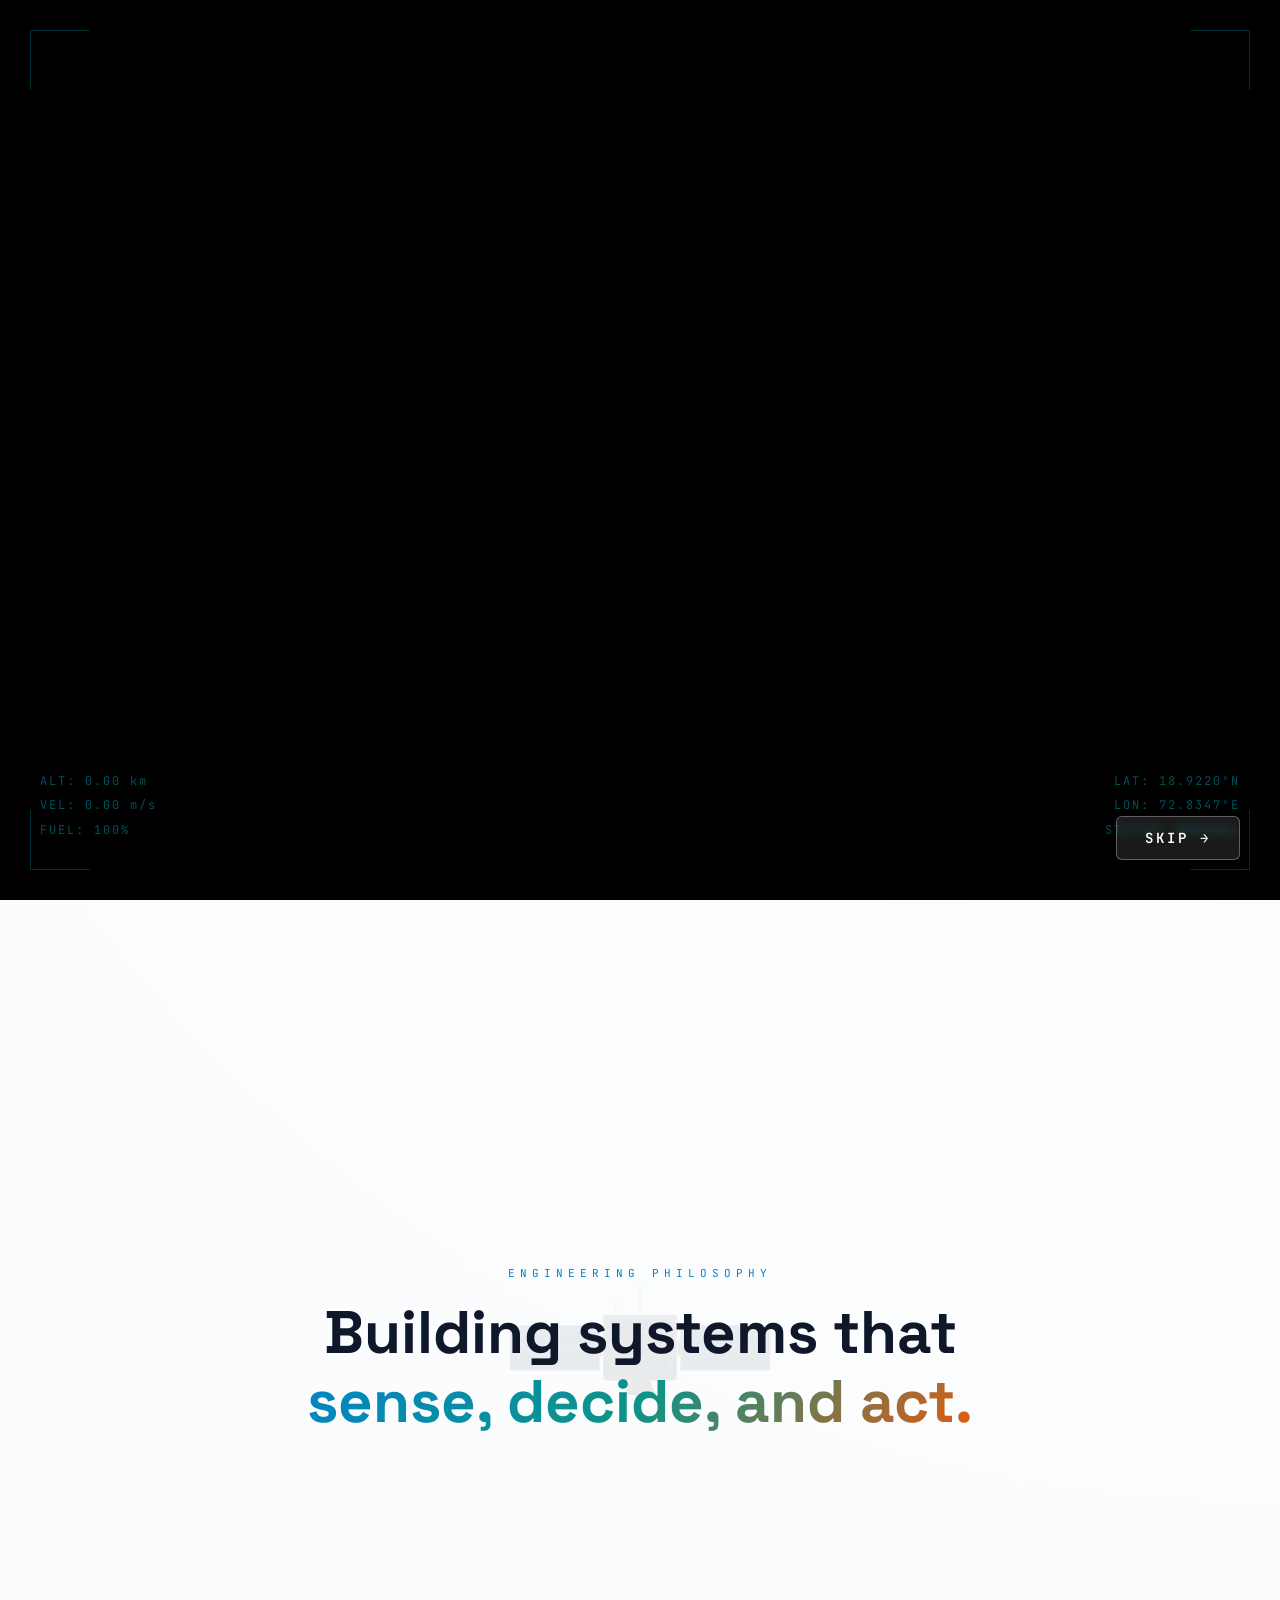
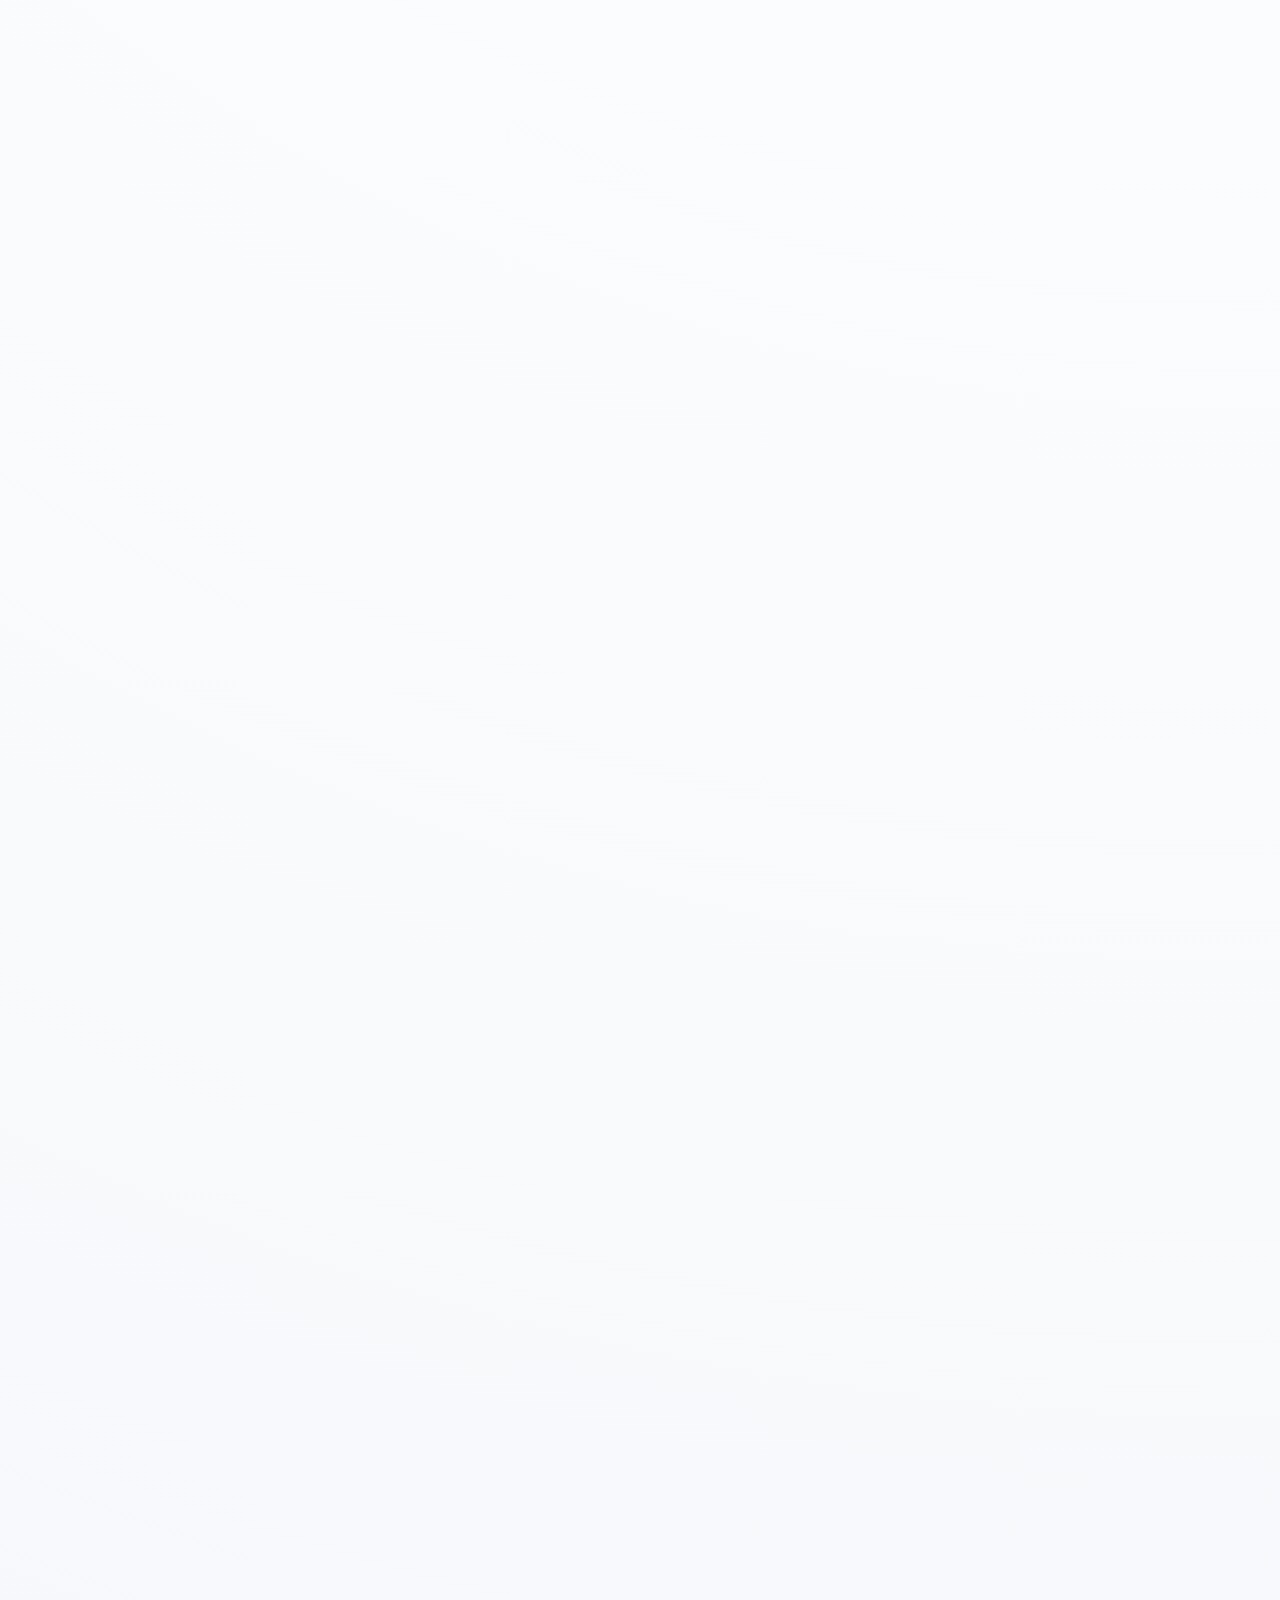
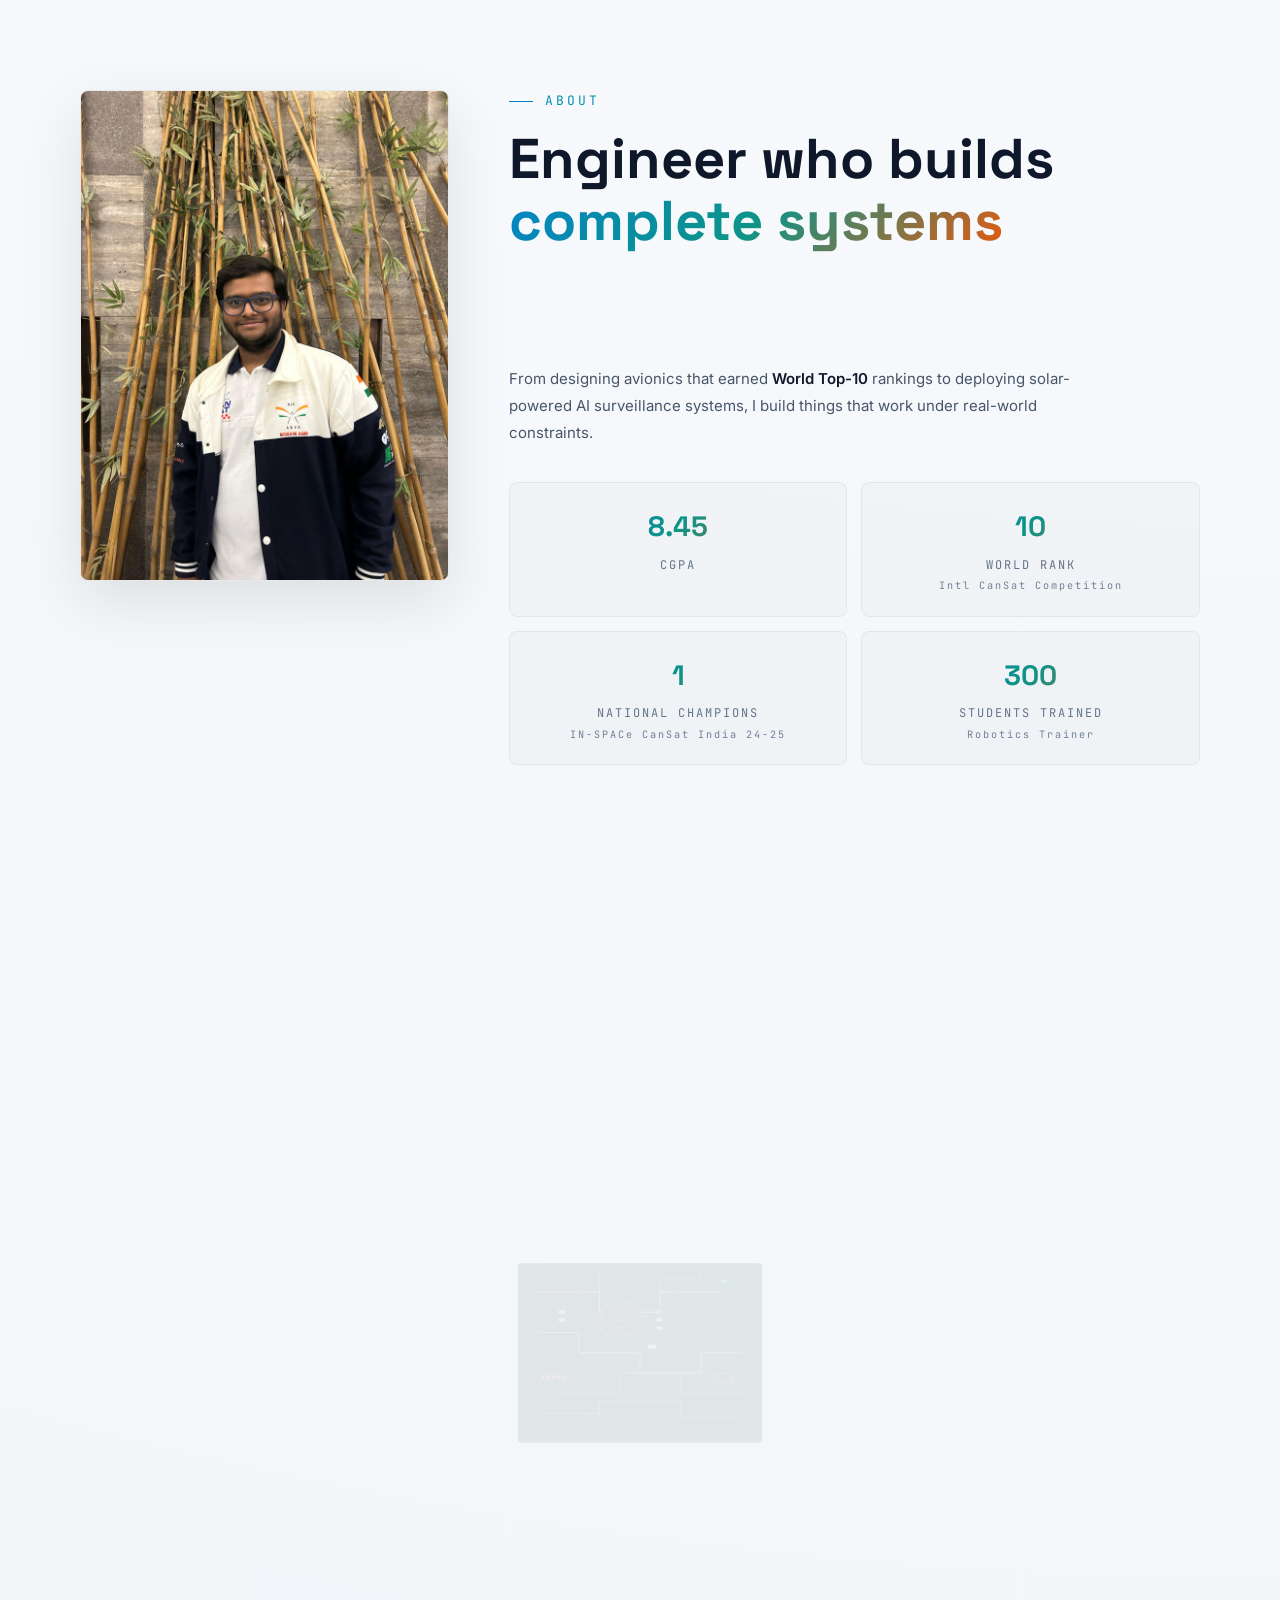
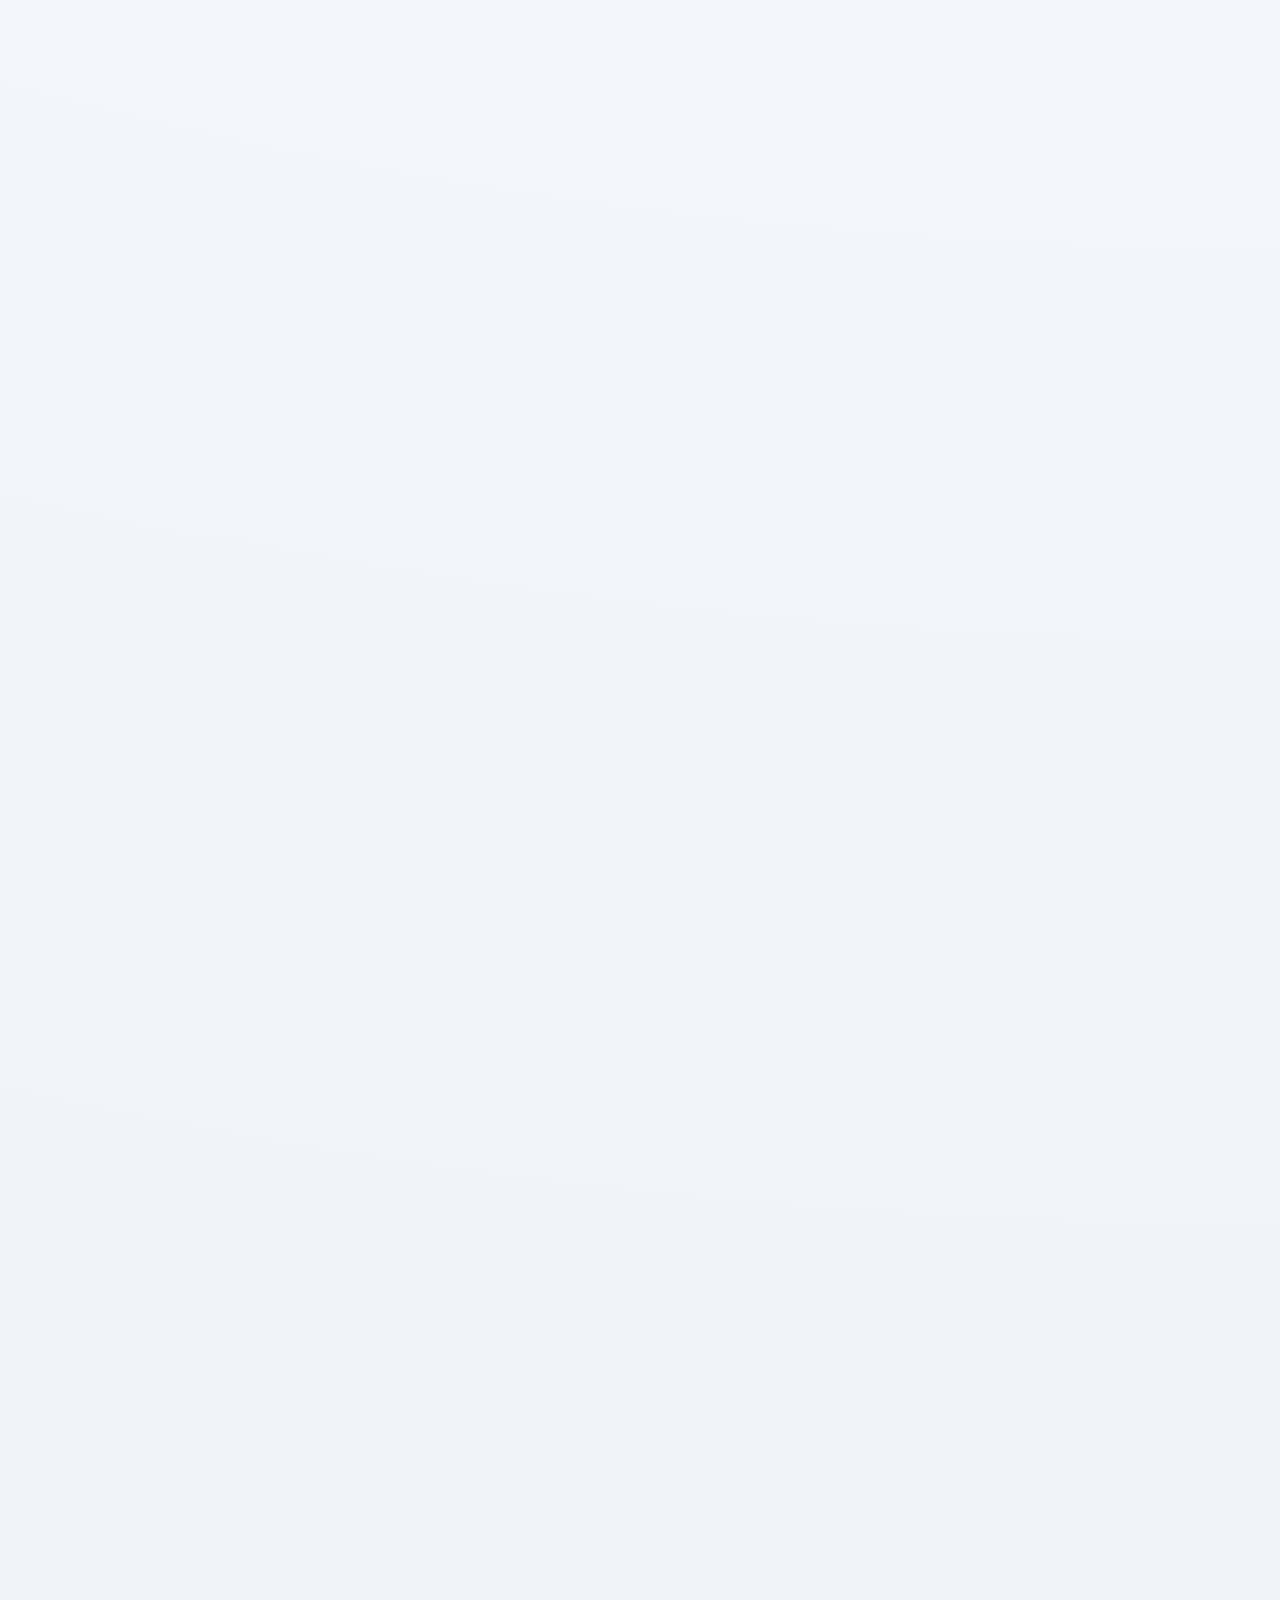
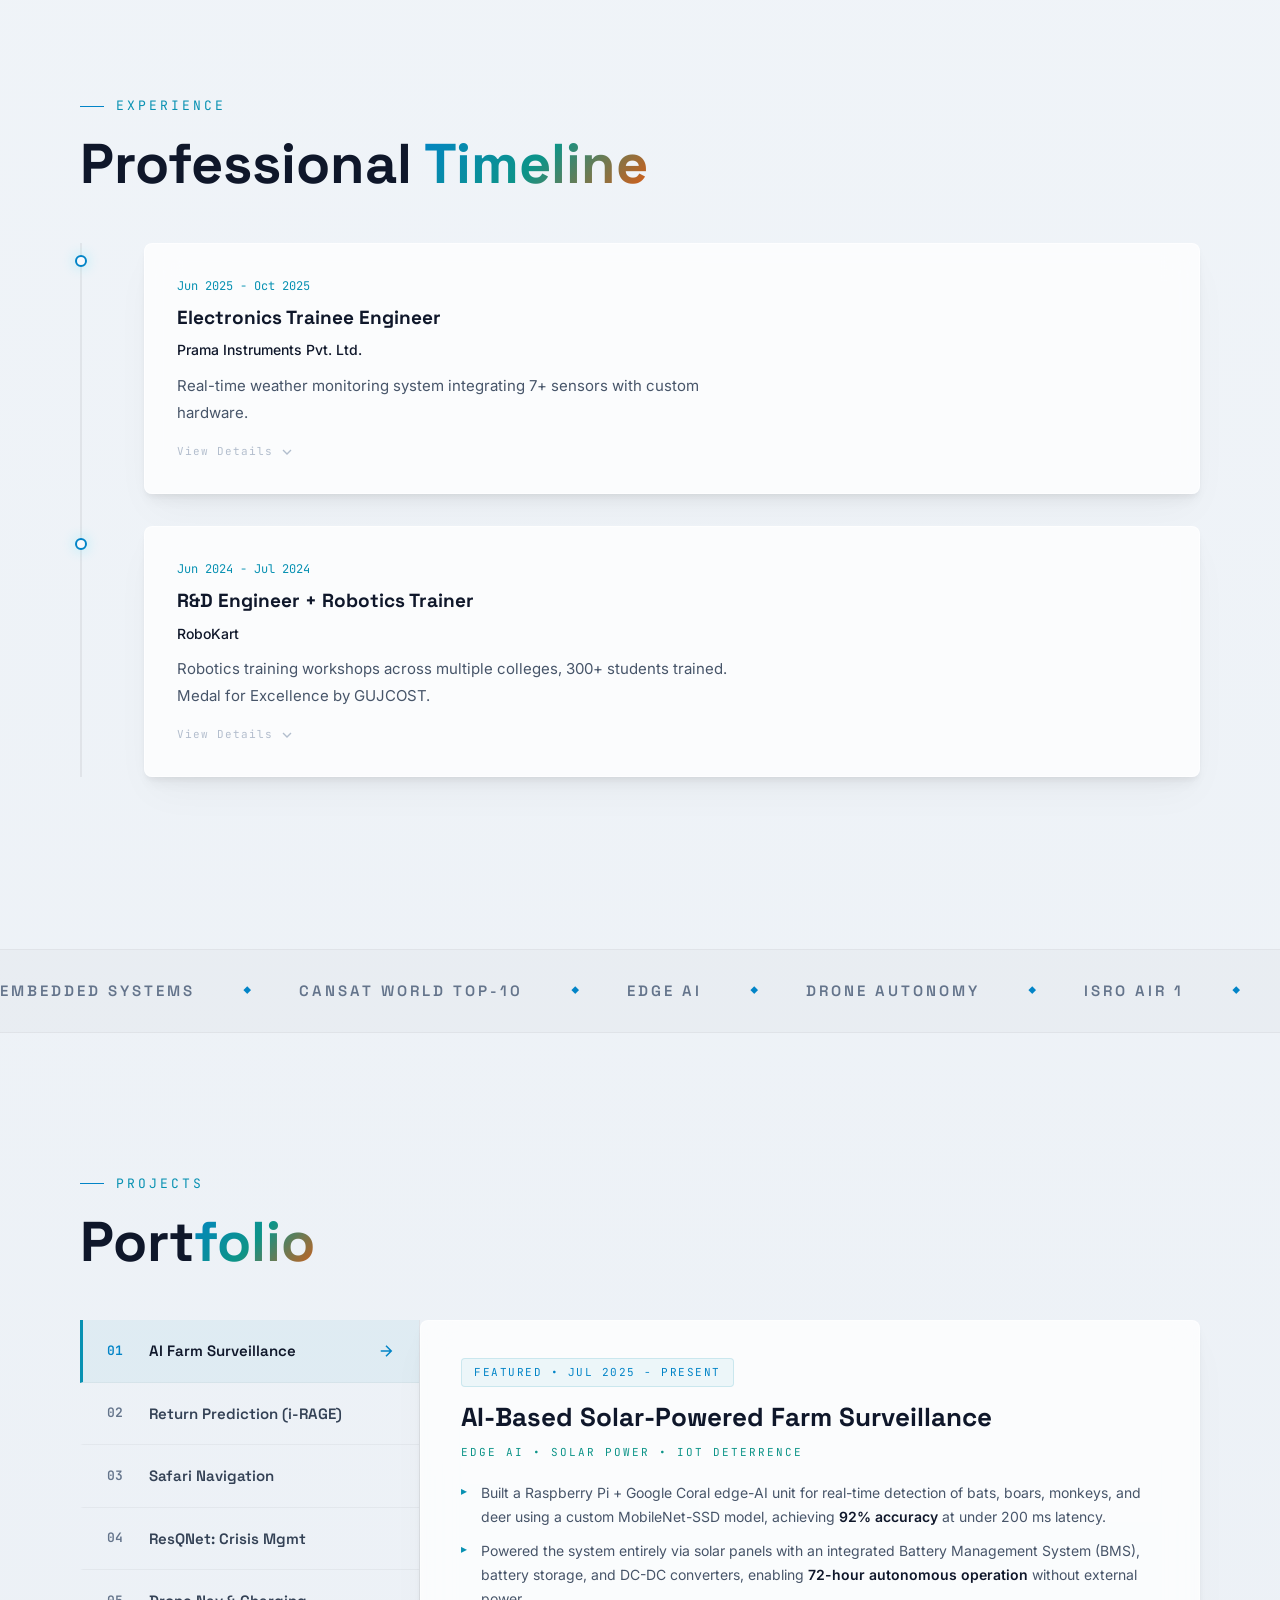
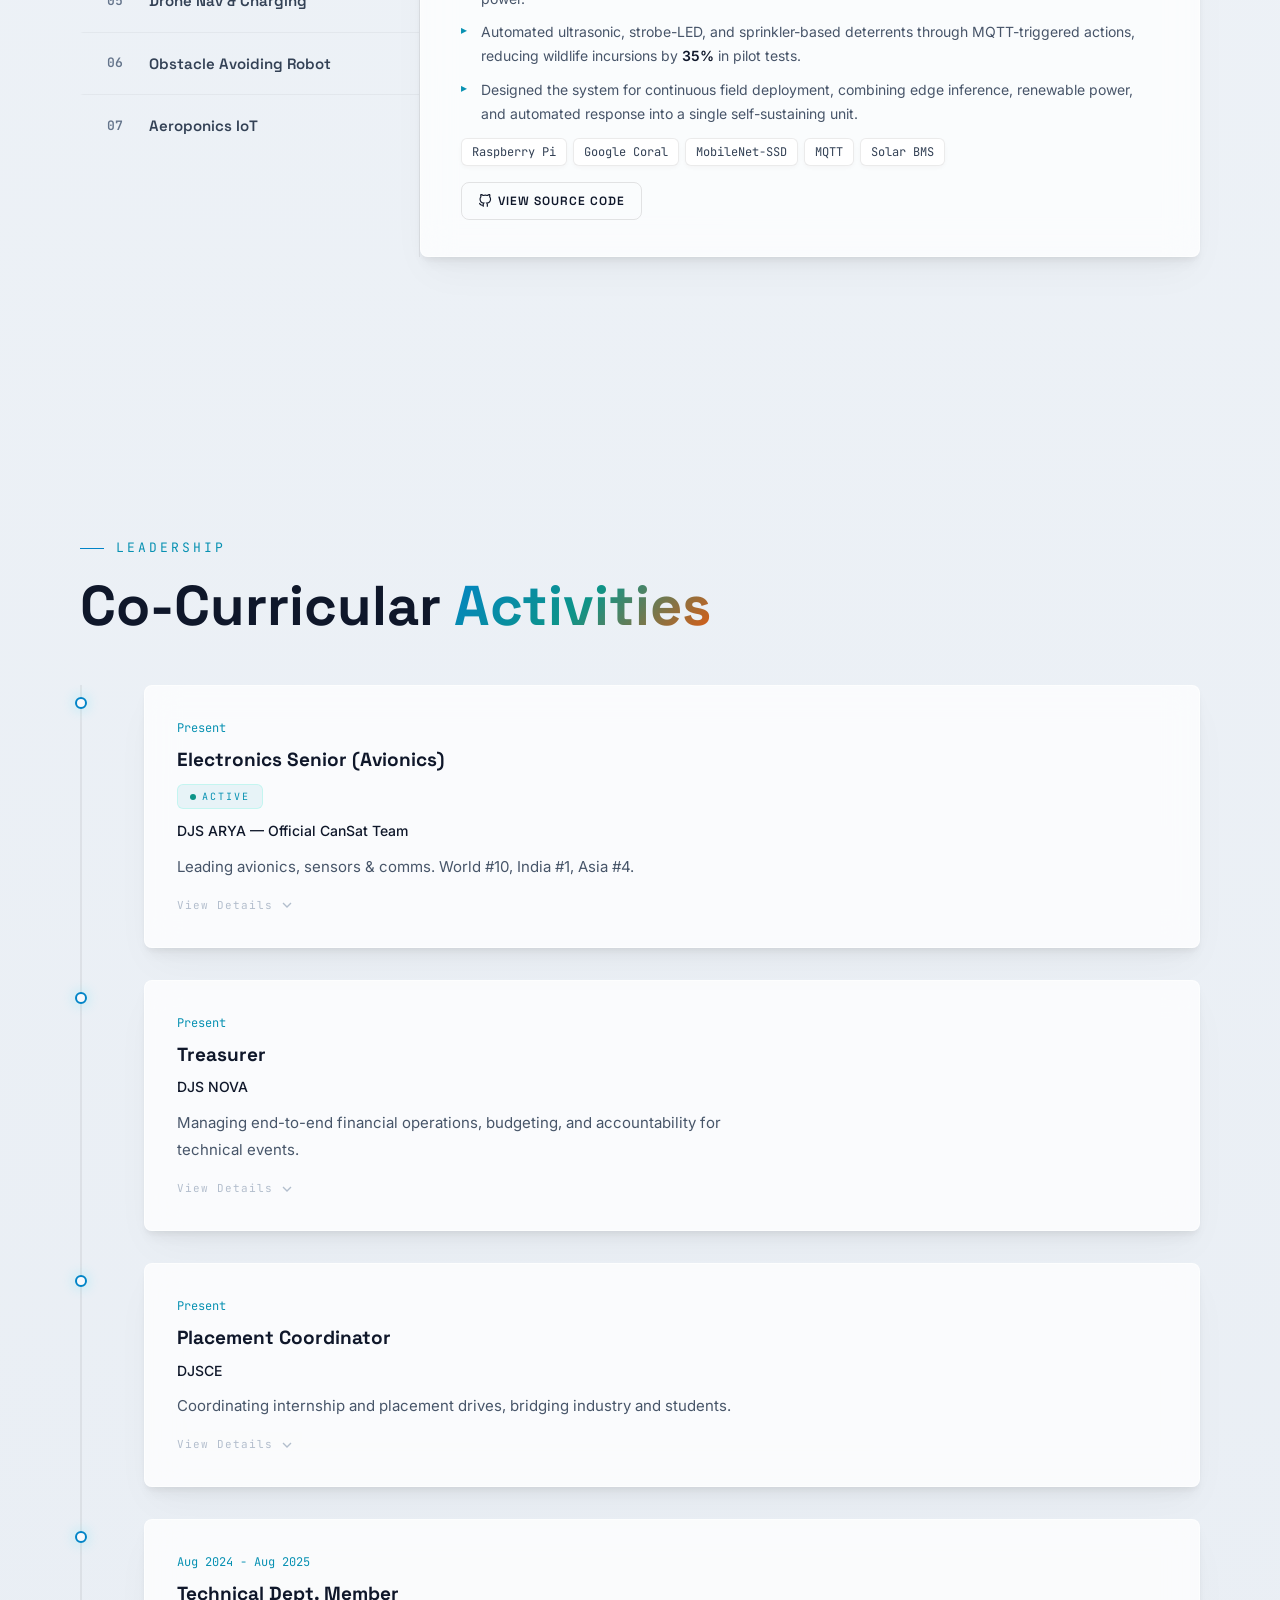
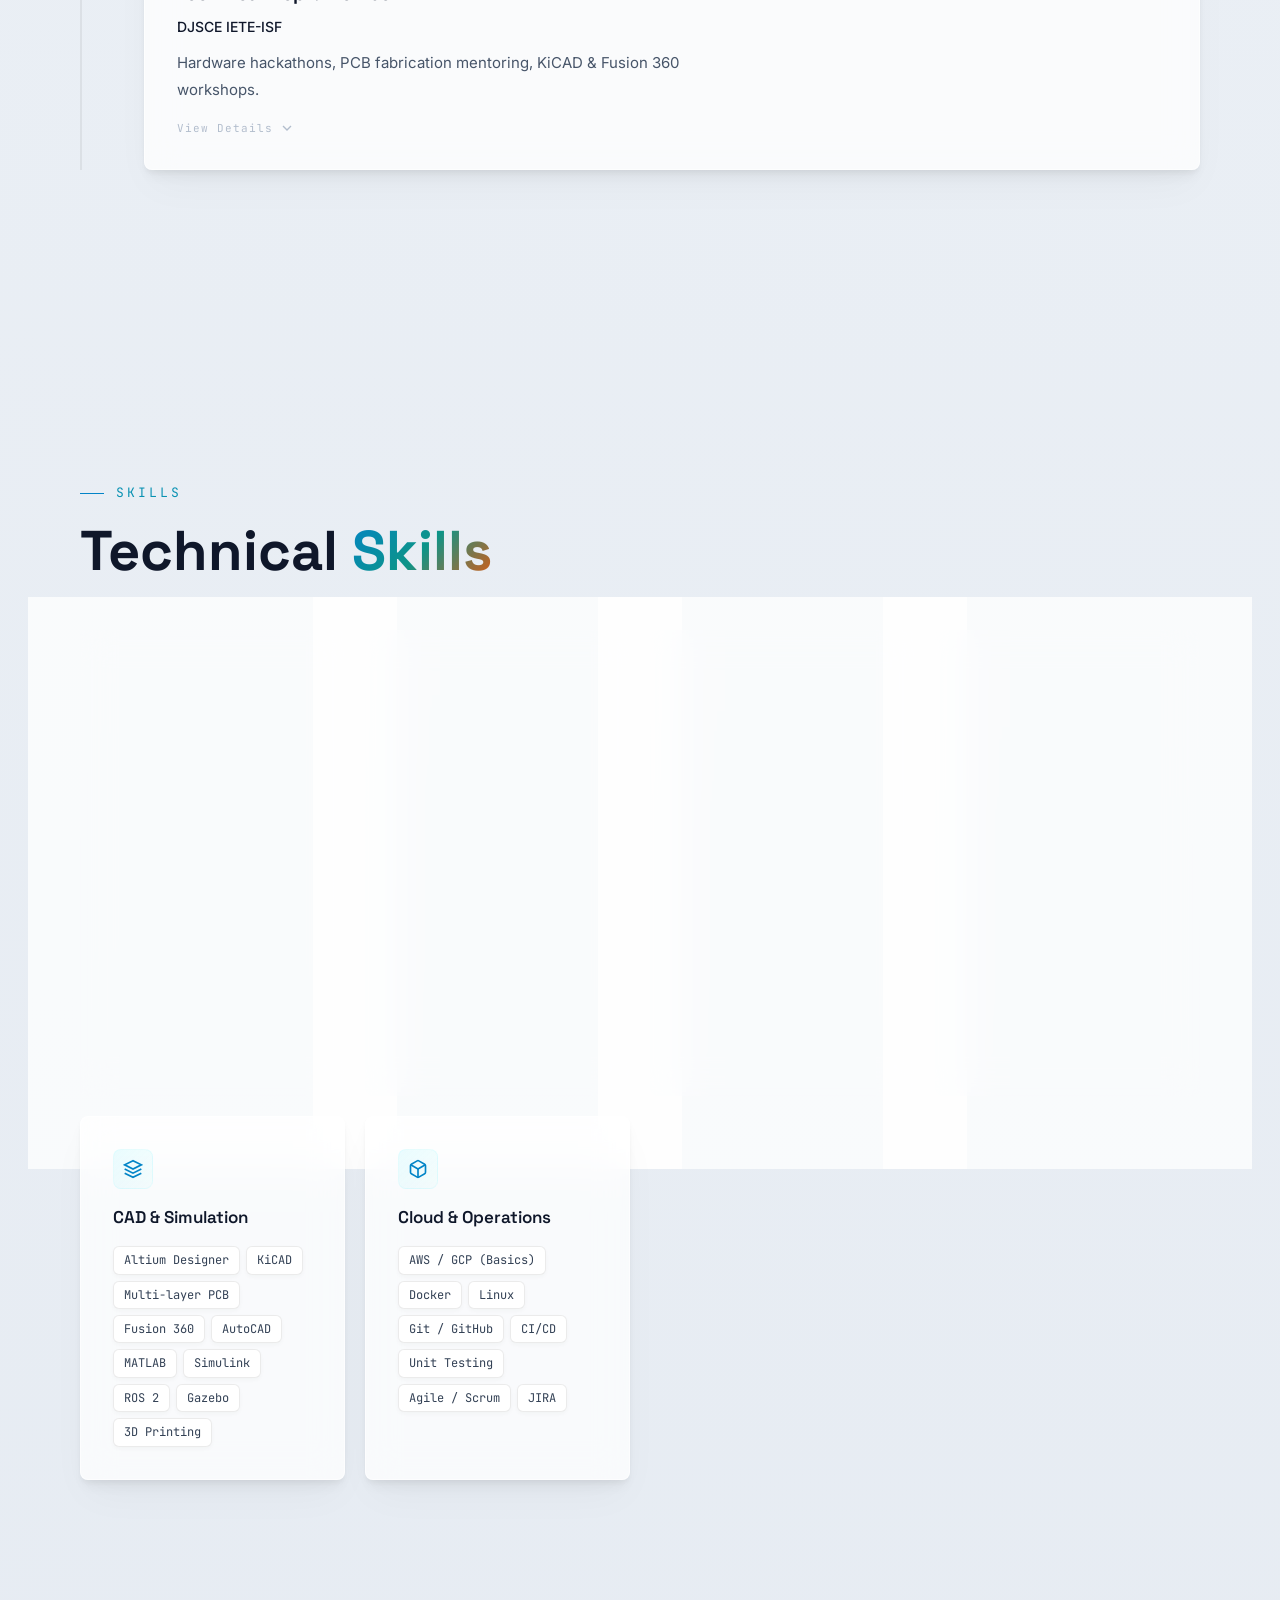
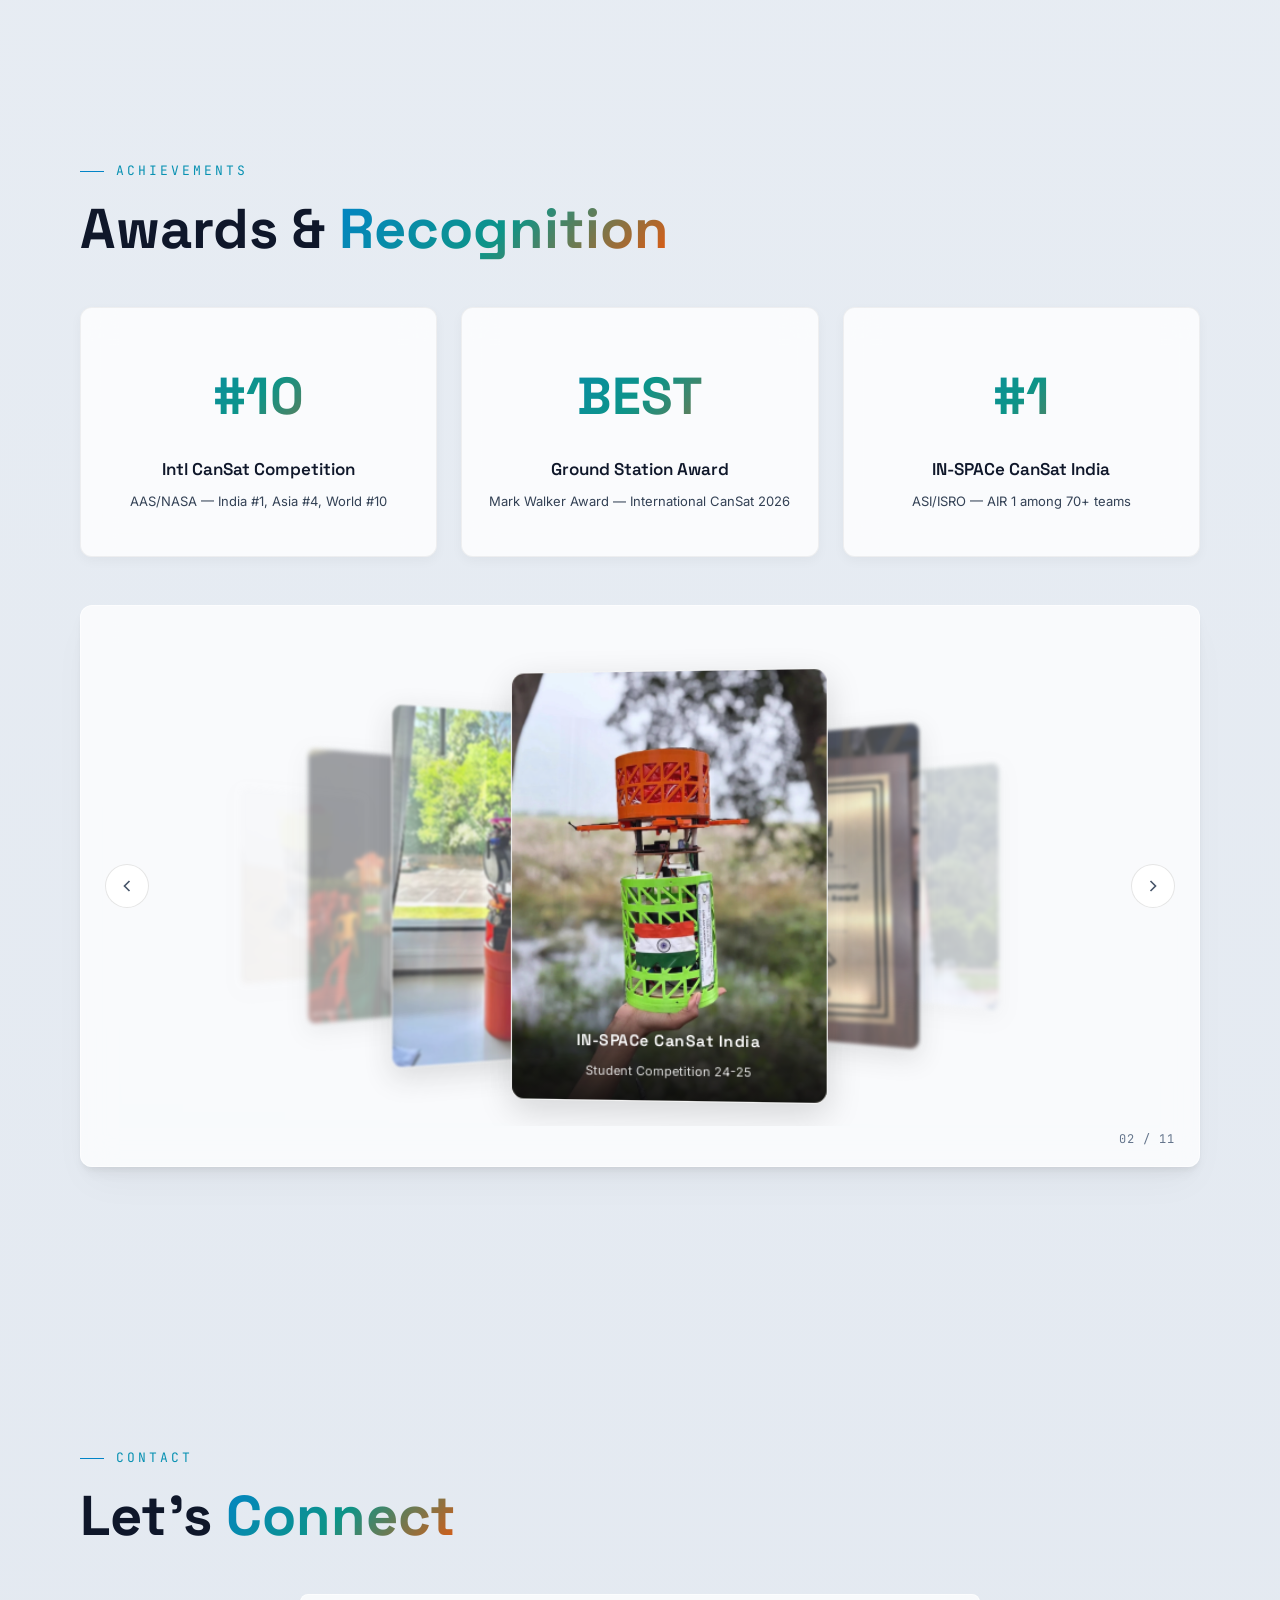
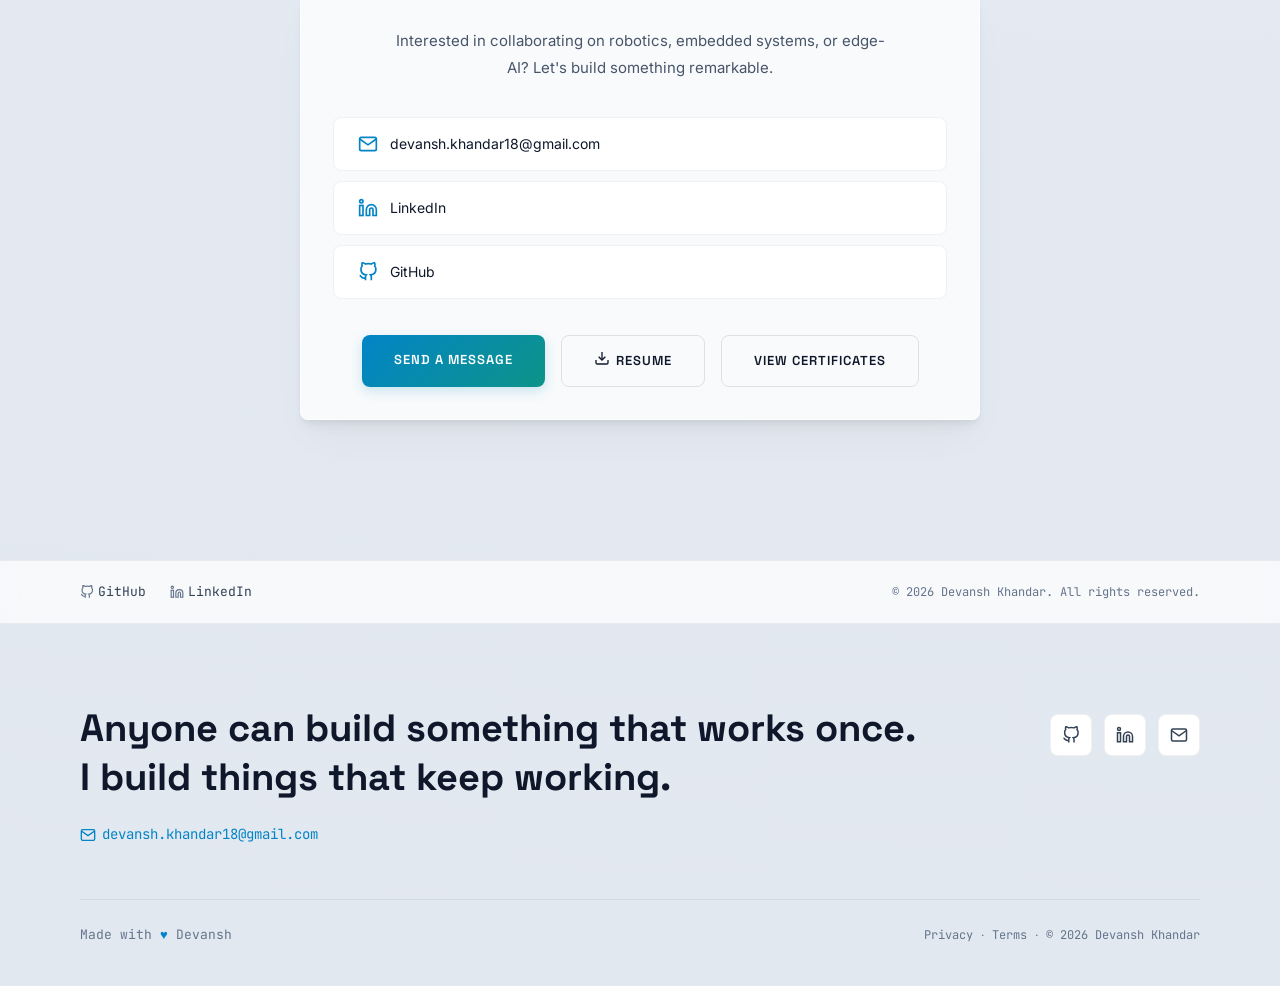
==== commit 0ce62ccc: "Update stats grid to feature National Champions IN-SPACe CanSat" ====
--- a/index.html
+++ b/index.html
@@ -192,7 +192,7 @@
                     <div class="stat-grid reveal delay-3">
                         <div class="stat-card"><div class="stat-number gradient-text" data-count="8.45">0</div><div class="stat-label">CGPA</div></div>
                         <div class="stat-card"><div class="stat-number gradient-text" data-count="10">0</div><div class="stat-label">World Rank<br><span style="font-size:0.85em; opacity:0.9; text-transform:none;">Intl CanSat Competition</span></div></div>
-                        <div class="stat-card"><div class="stat-number gradient-text" data-count="7">0</div><div class="stat-label">Projects</div></div>
+                        <div class="stat-card"><div class="stat-number gradient-text" data-count="1">0</div><div class="stat-label">National Champions<br><span style="font-size:0.85em; opacity:0.9; text-transform:none;">IN-SPACe CanSat India 24-25</span></div></div>
                         <div class="stat-card"><div class="stat-number gradient-text" data-count="300">0</div><div class="stat-label">Students Trained<br><span style="font-size:0.85em; opacity:0.9; text-transform:none;">Robotics Trainer</span></div></div>
                     </div>
                 </div>
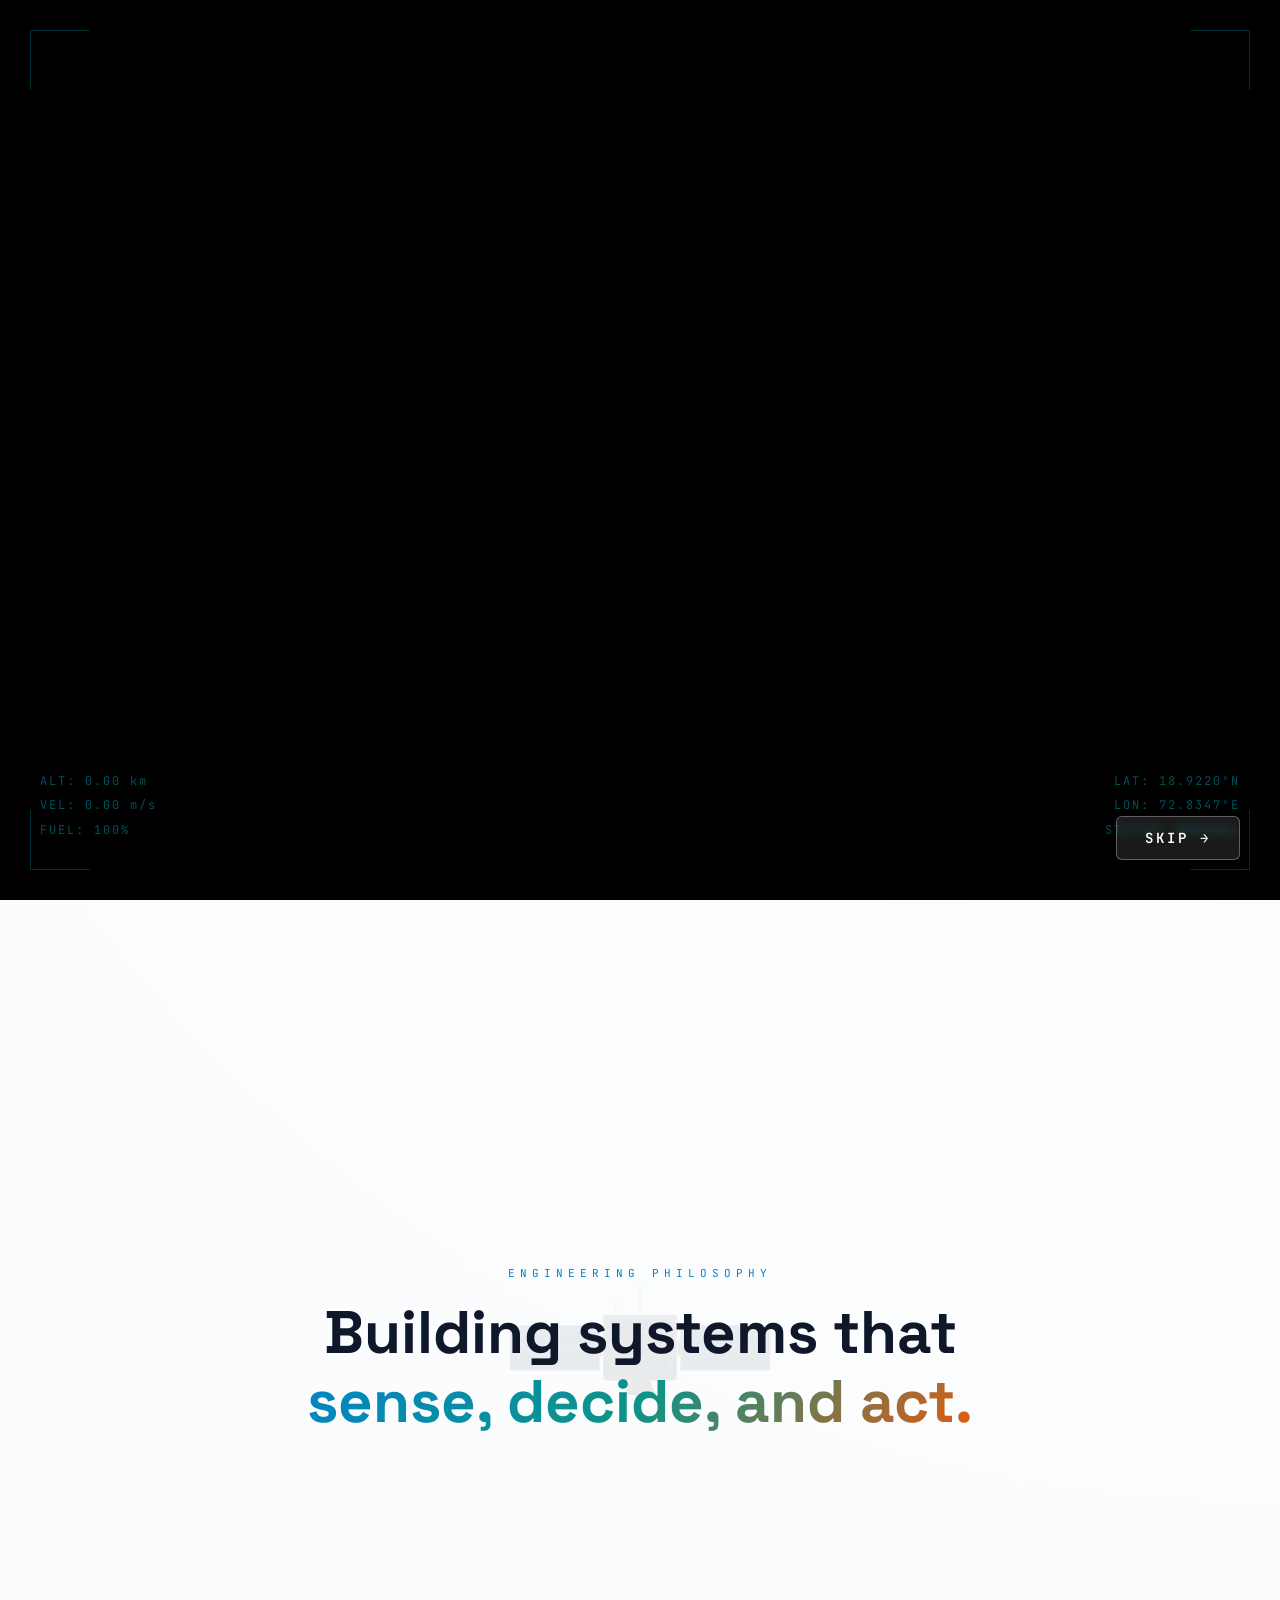
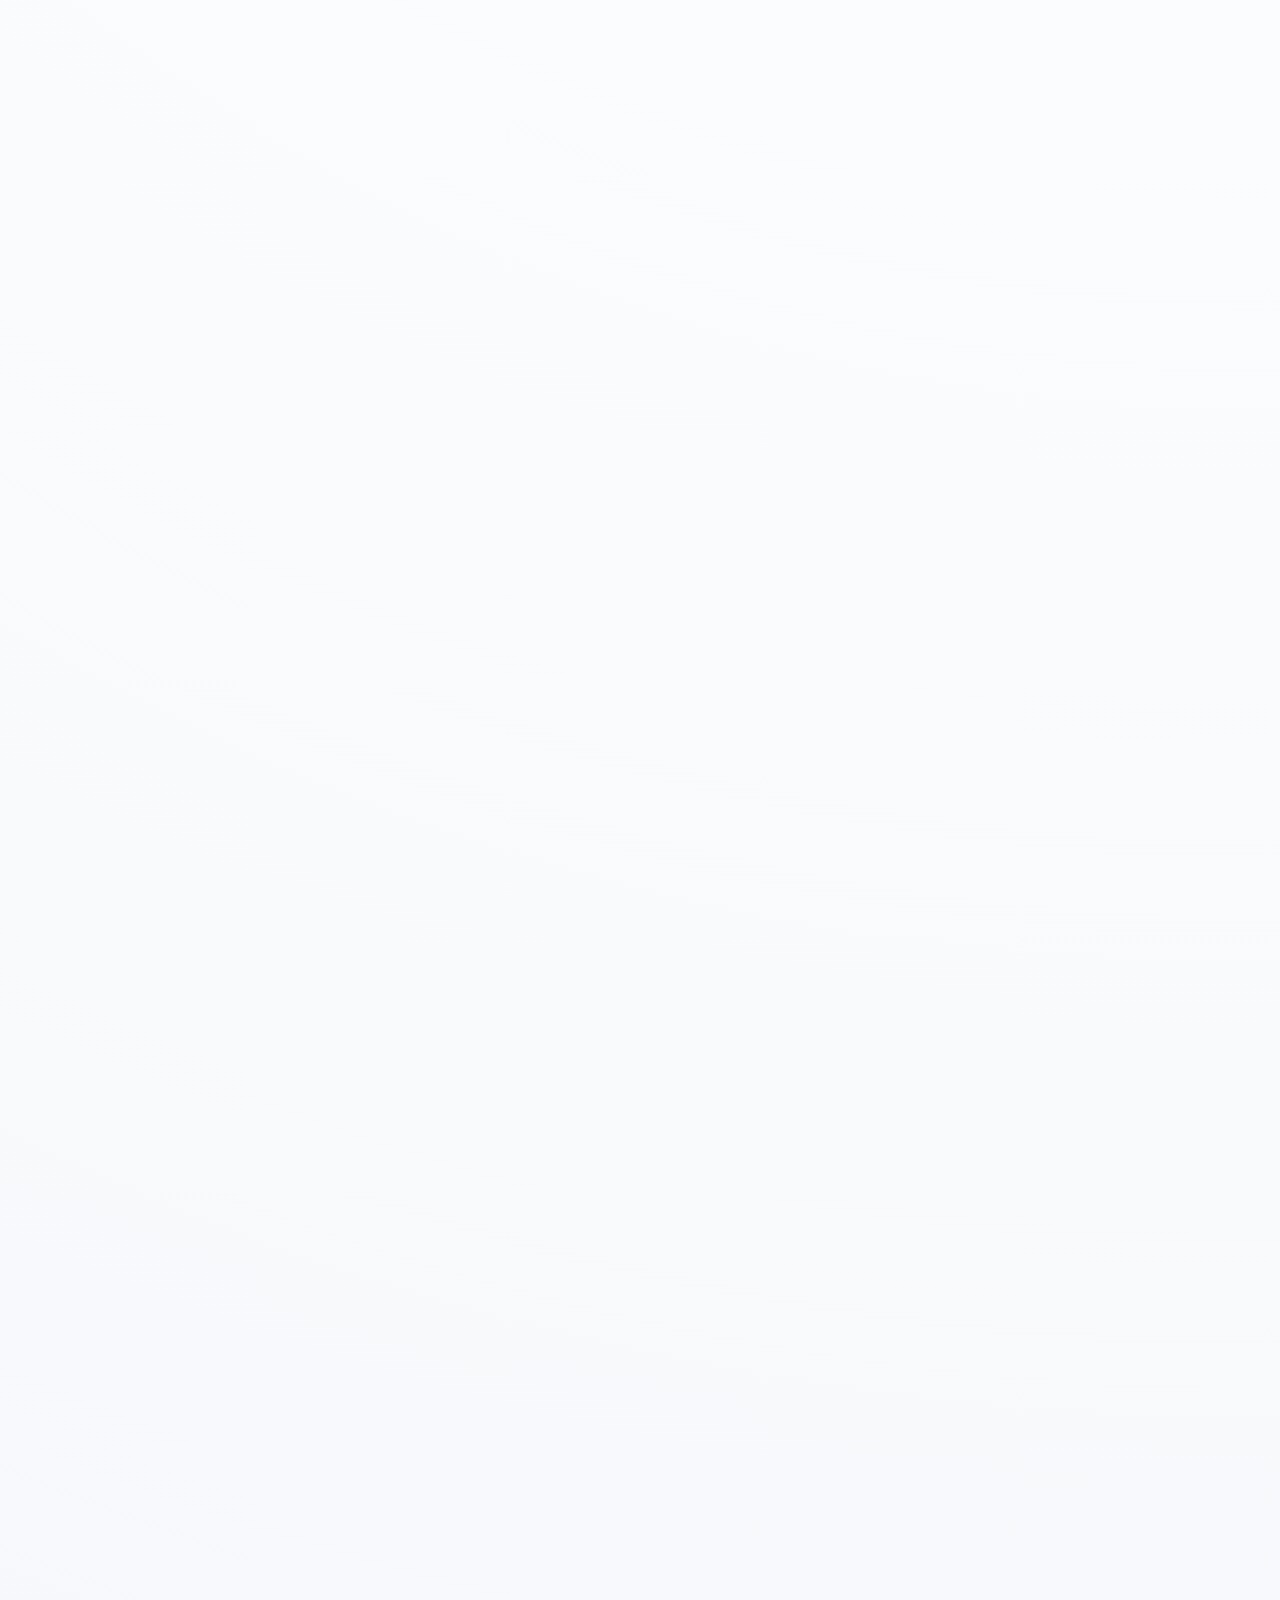
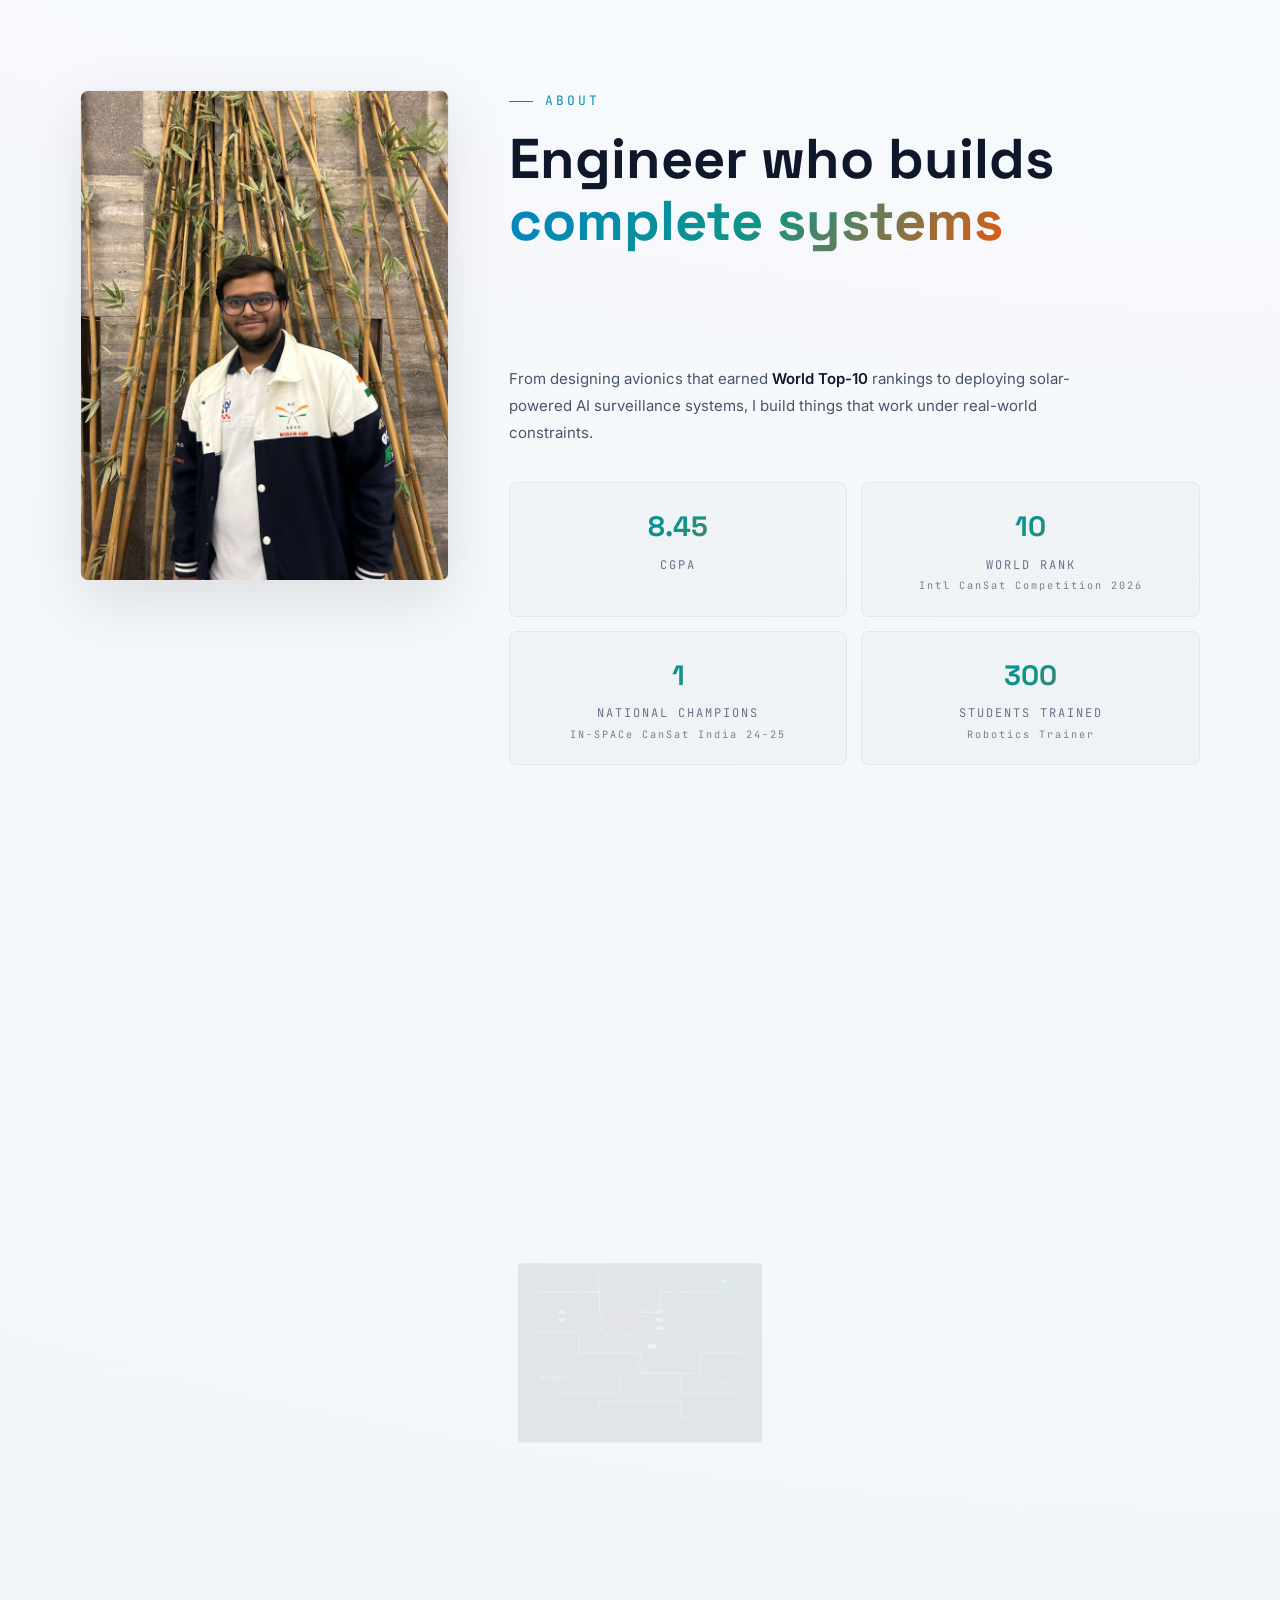
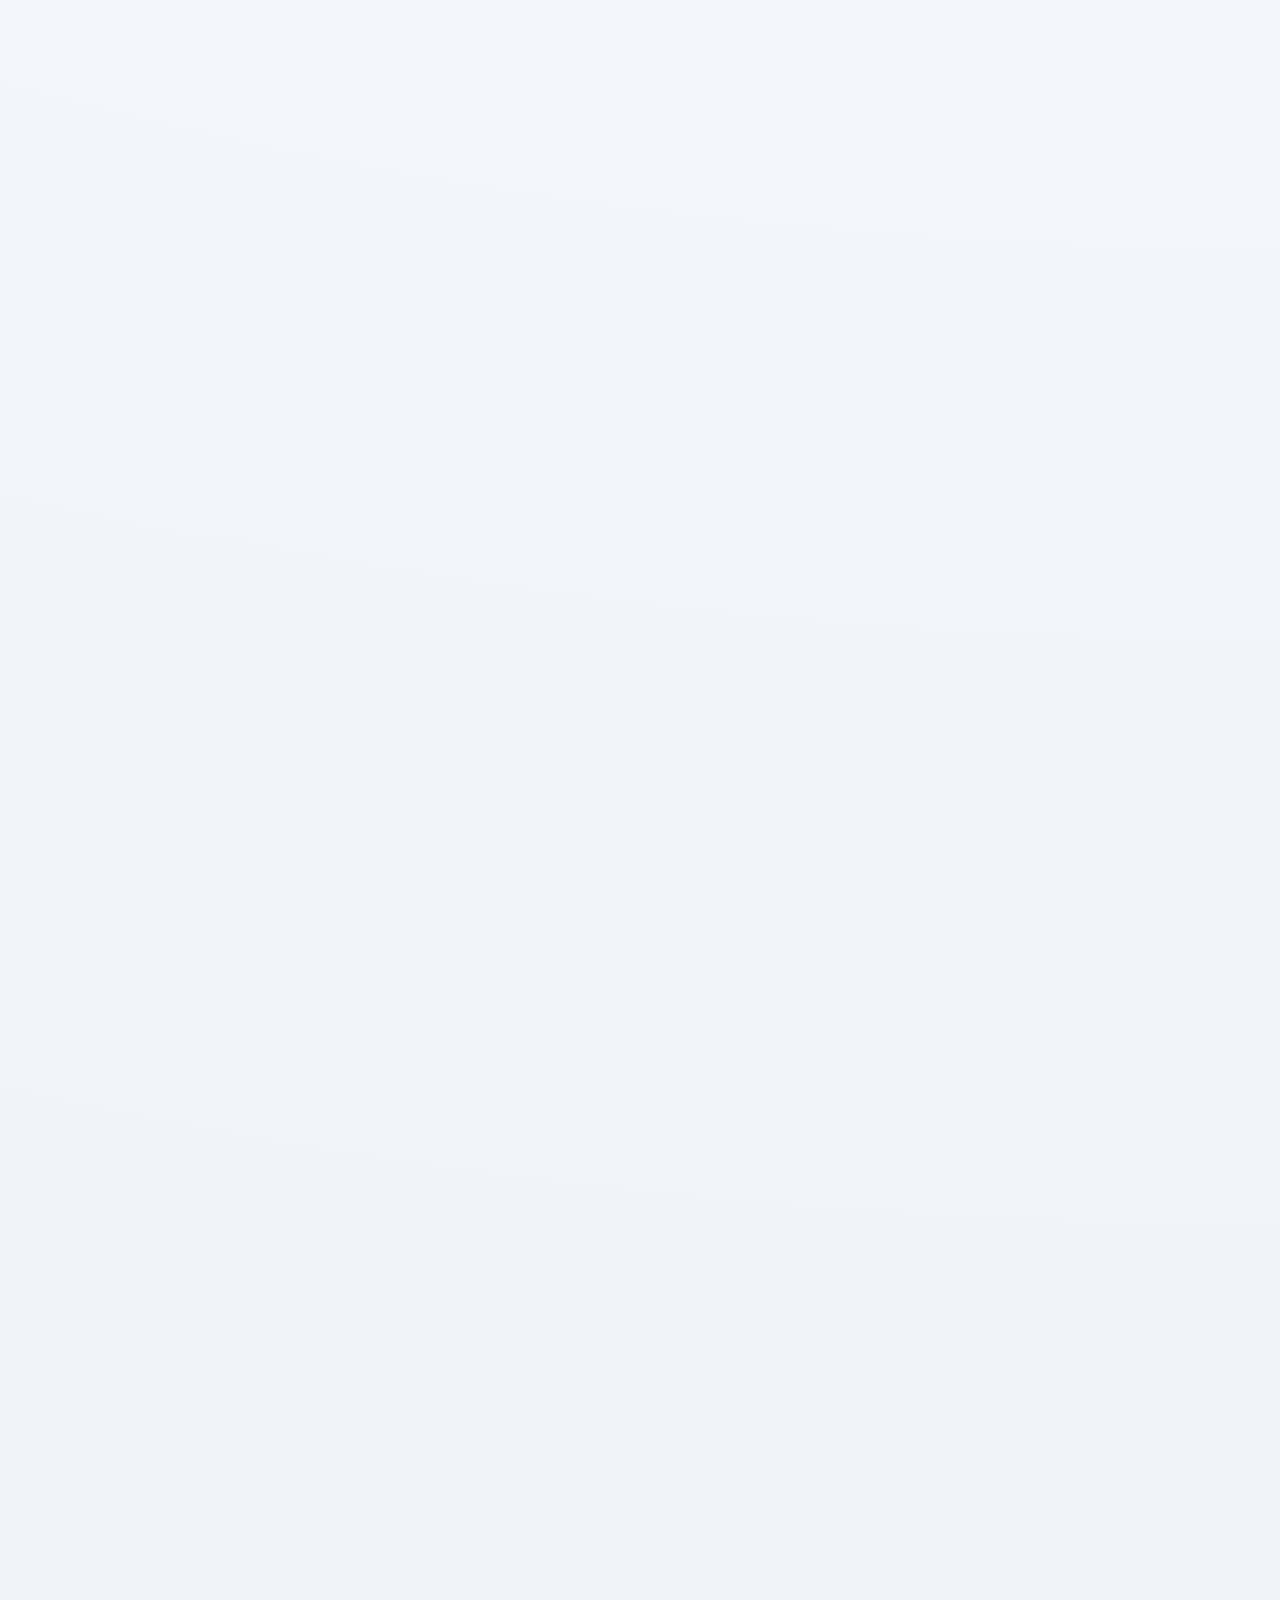
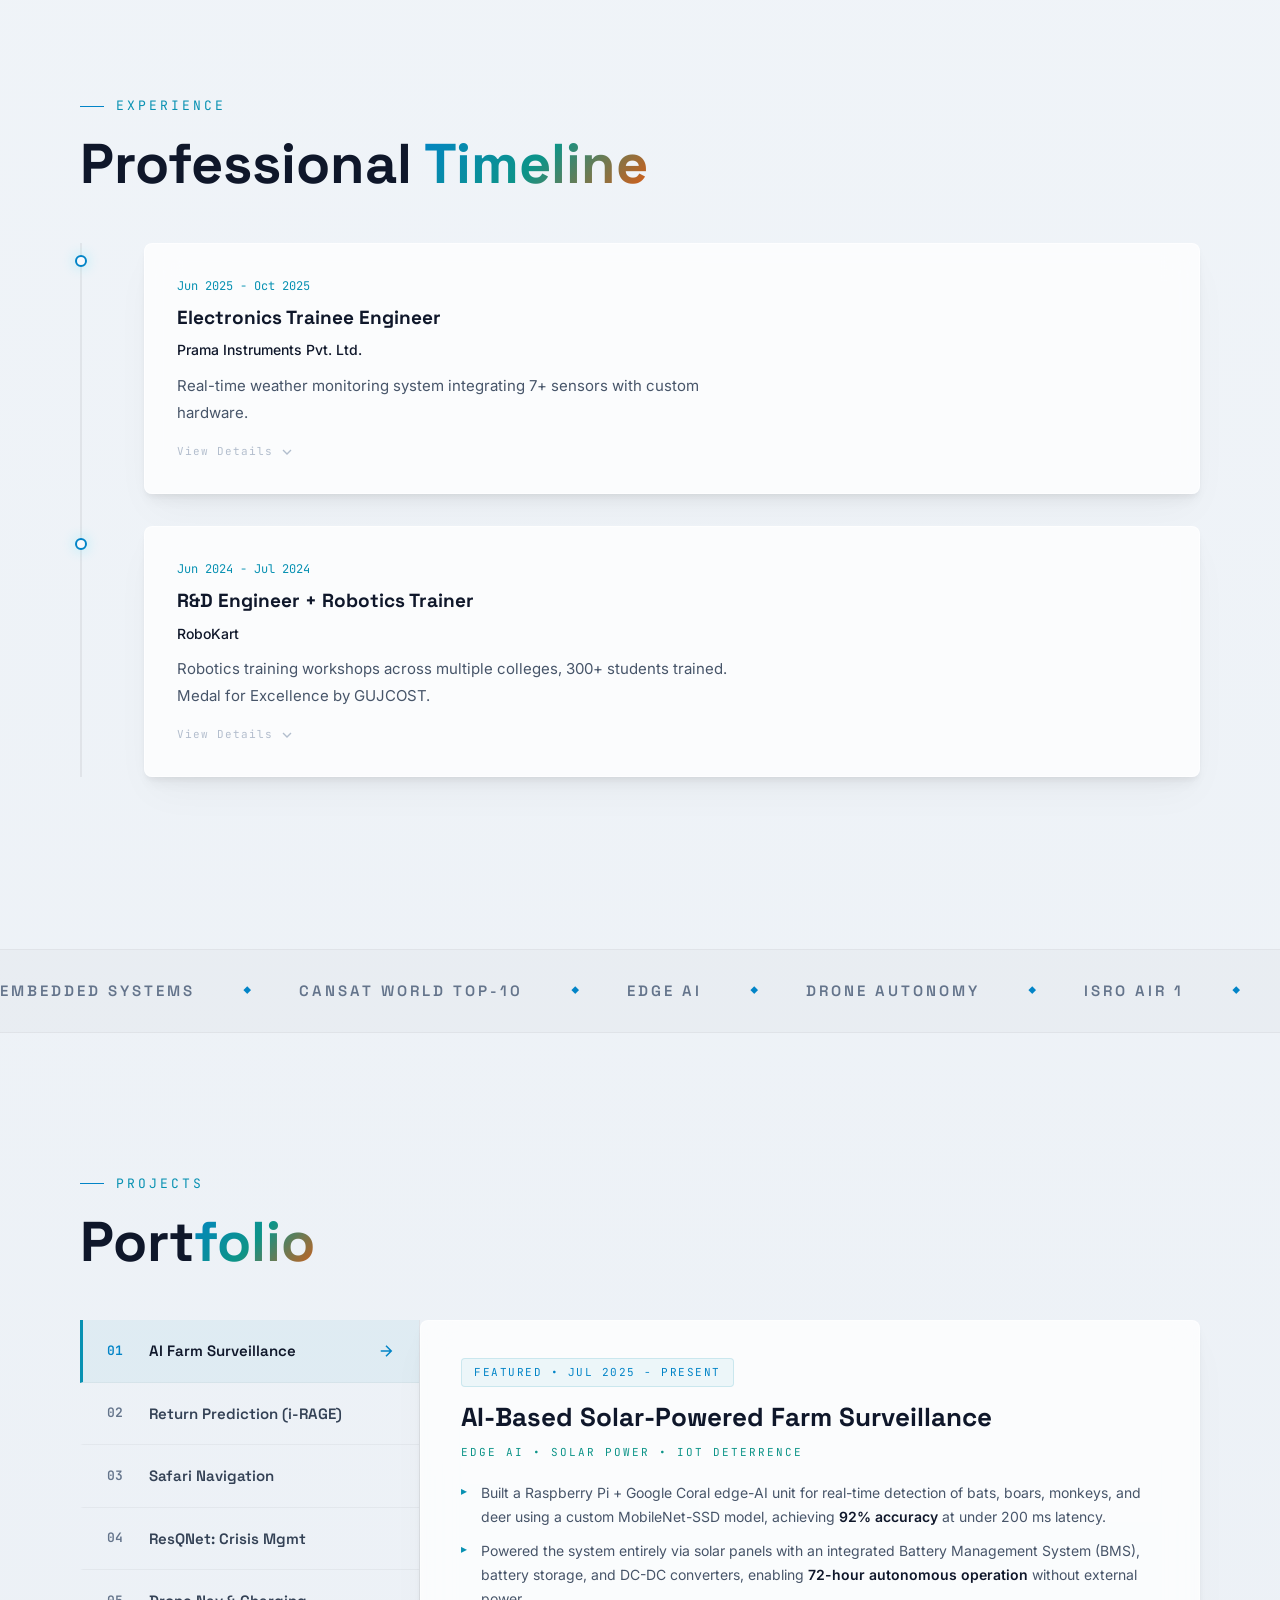
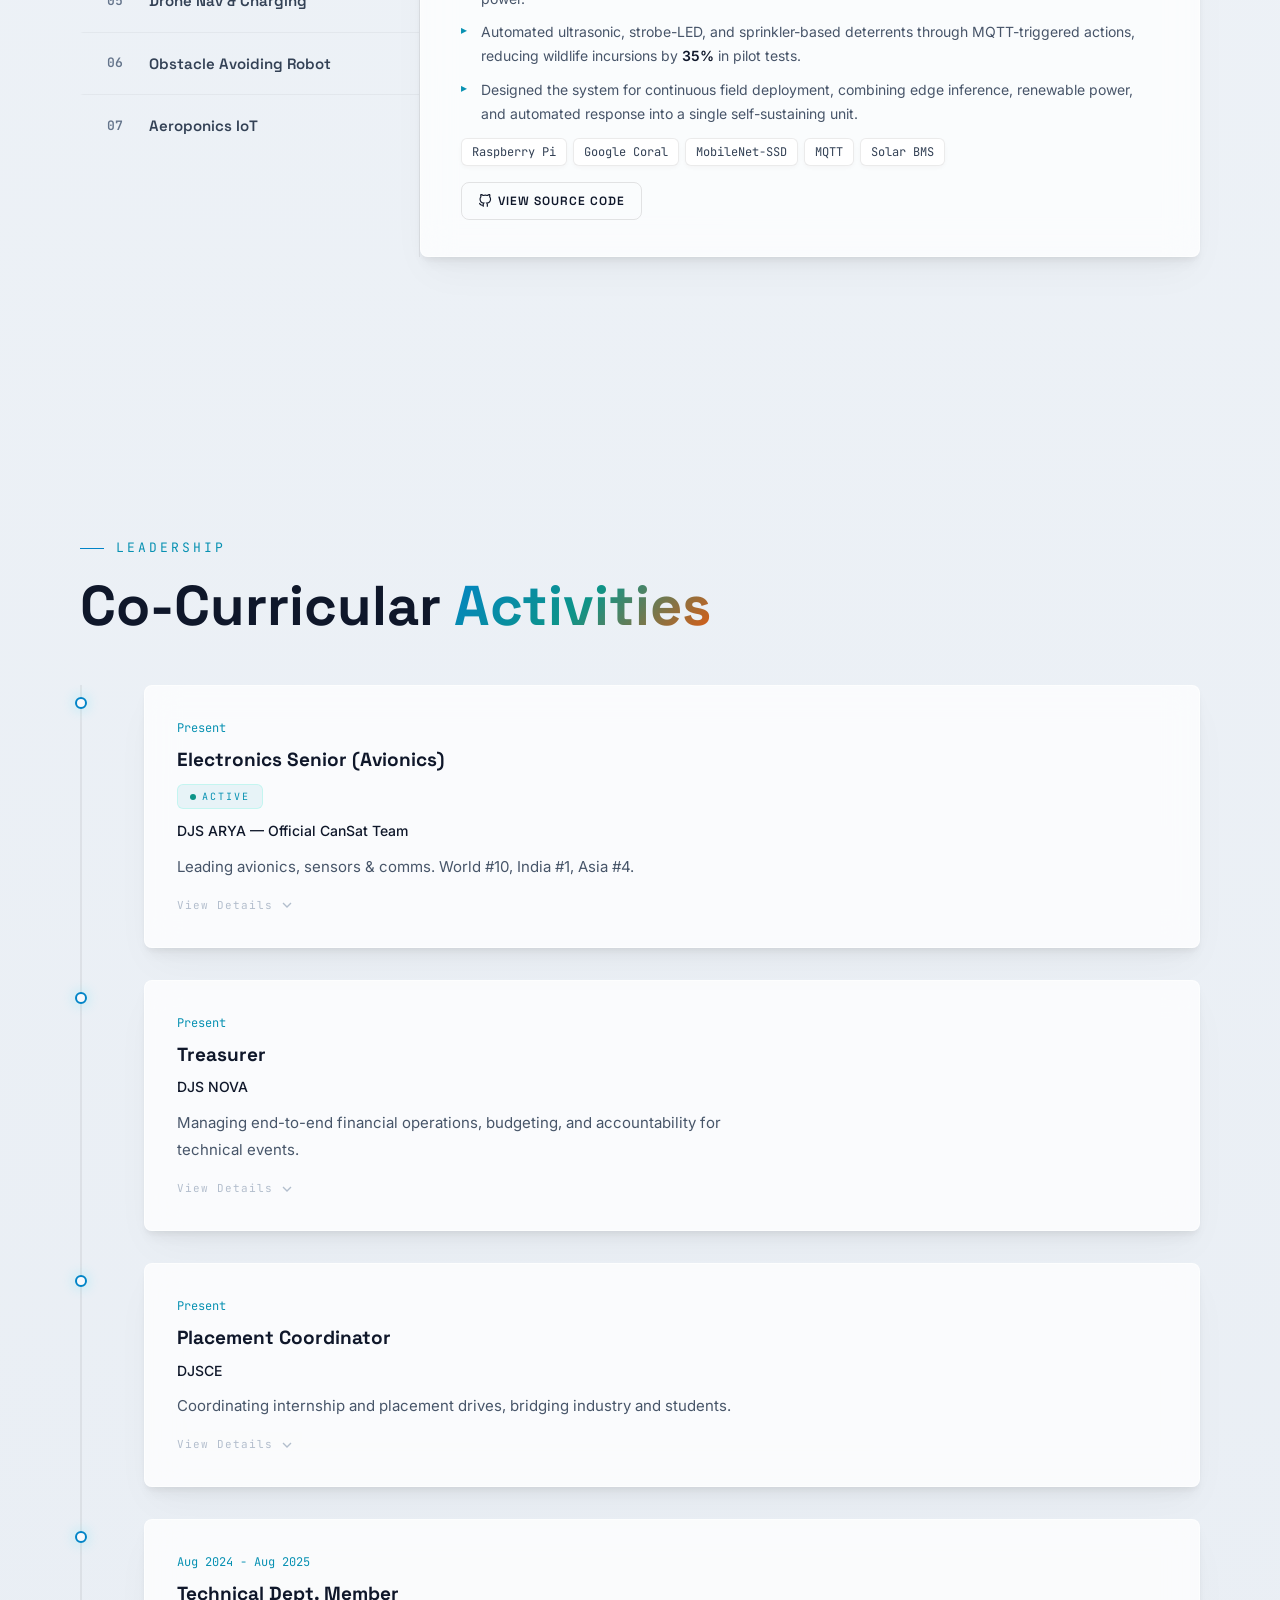
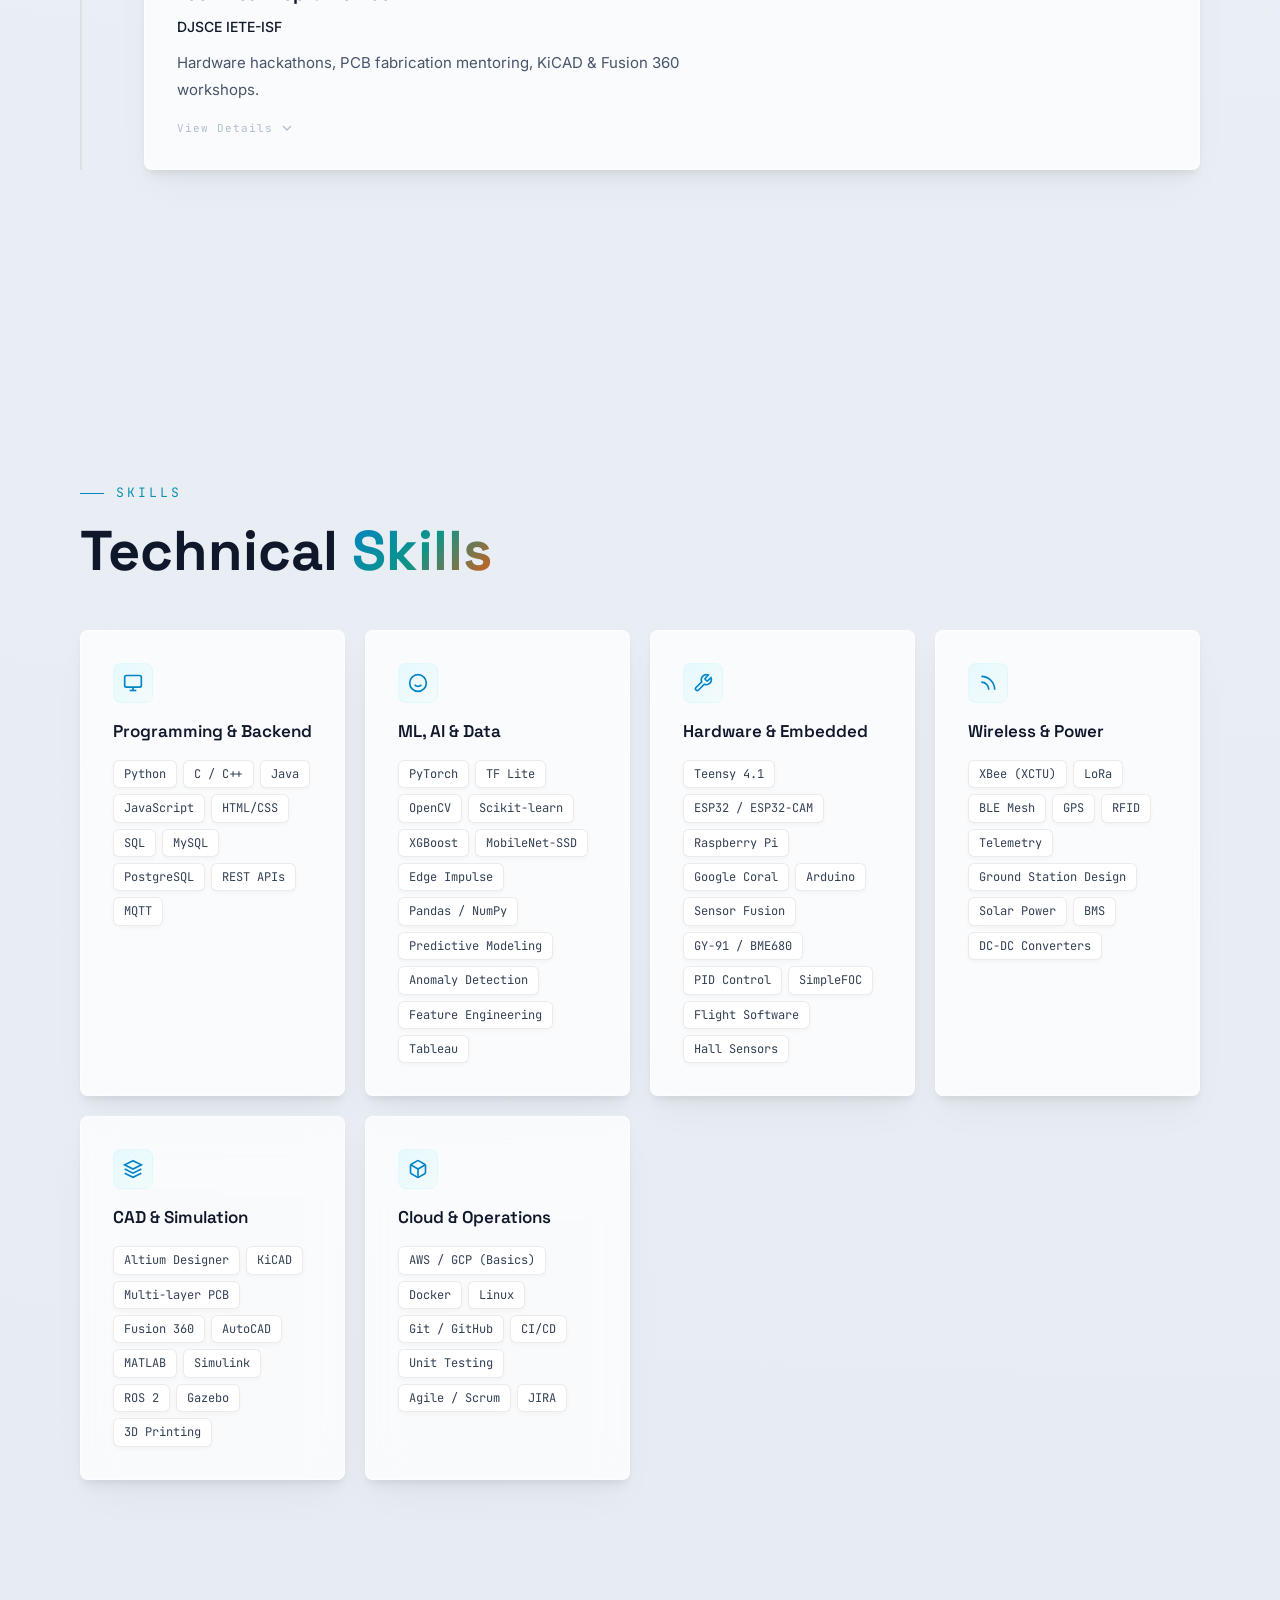
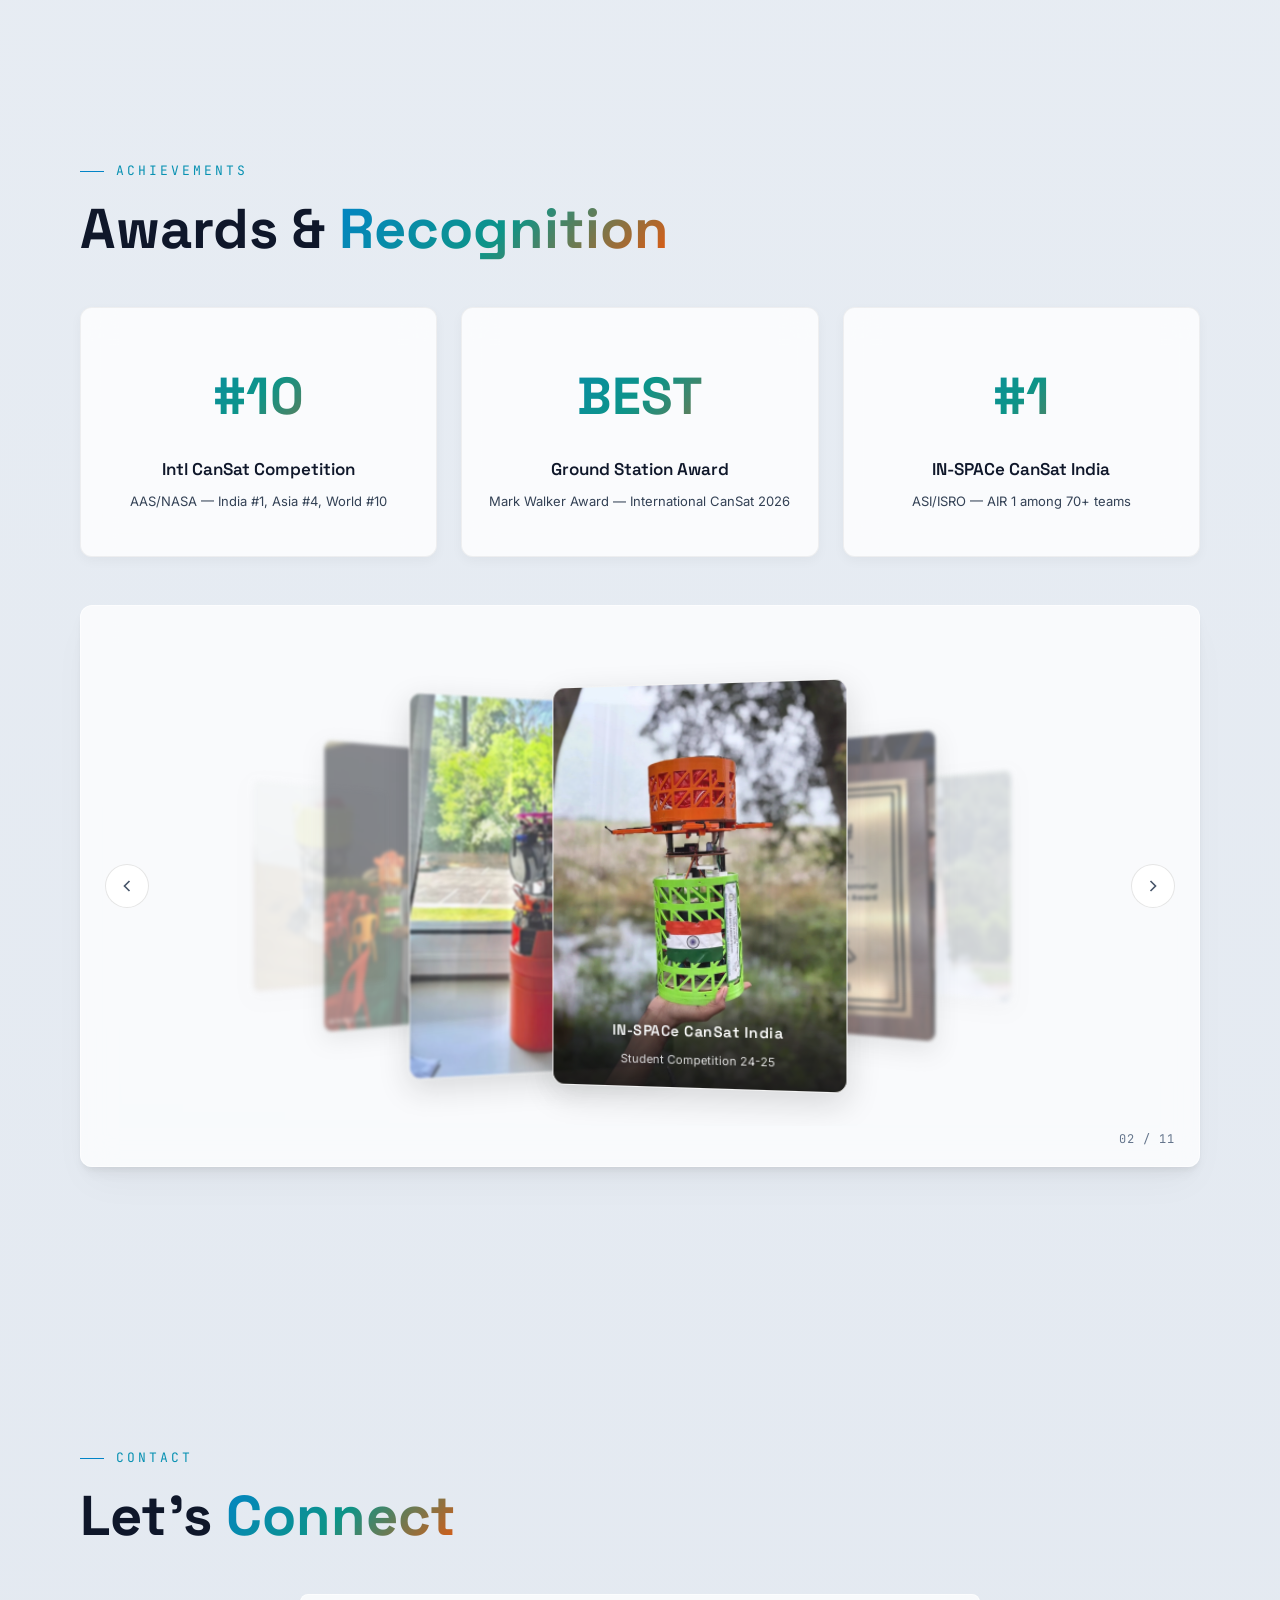
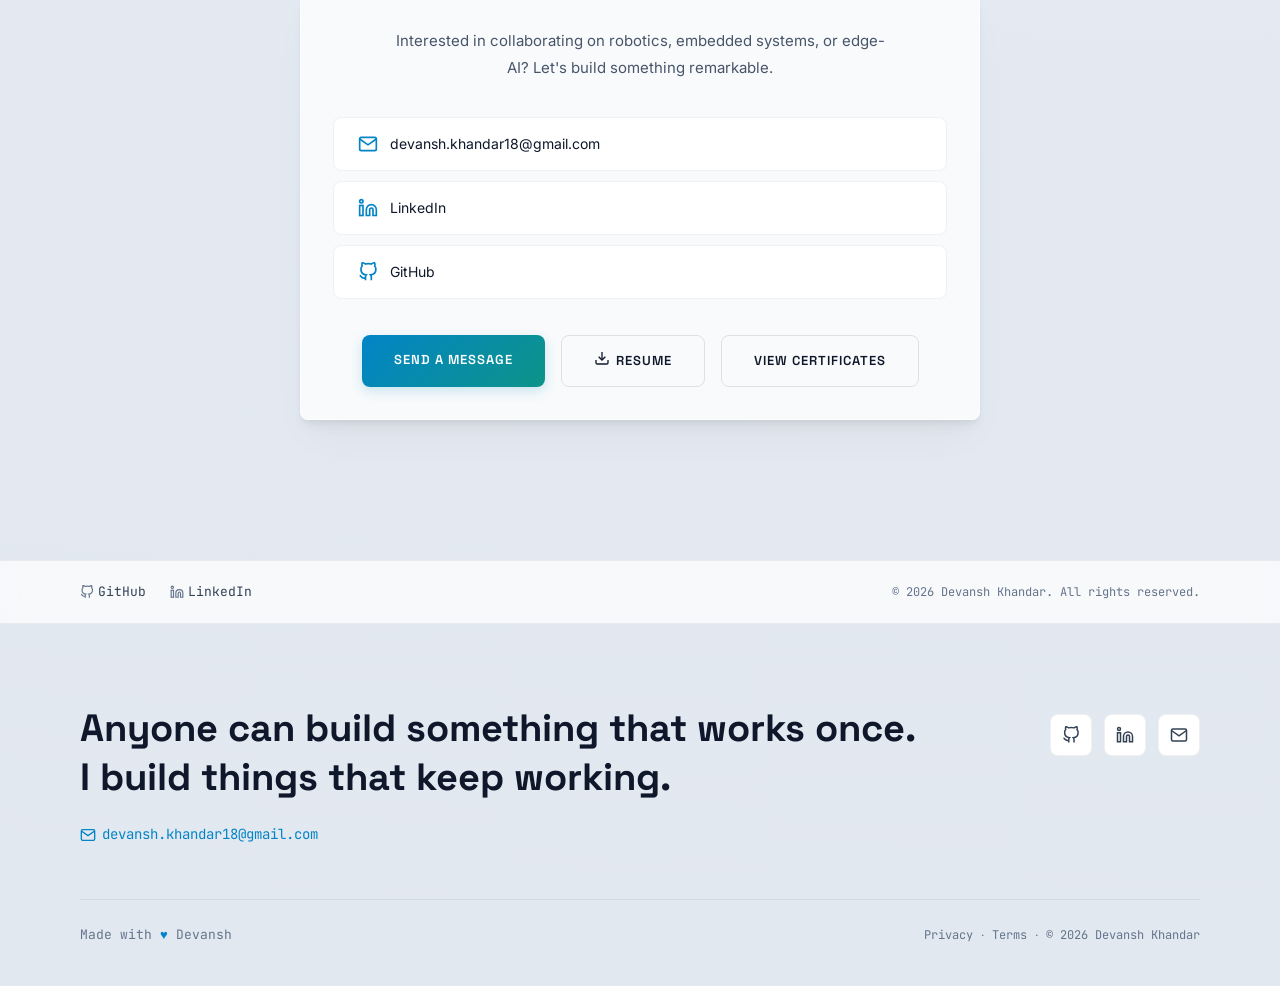
==== commit 6a36b54b: "Update stats grid to include '2026' for Intl CanSat Competition" ====
--- a/index.html
+++ b/index.html
@@ -191,7 +191,7 @@
                     <p class="body-text reveal delay-3">From designing avionics that earned <strong>World Top-10</strong> rankings to deploying solar-powered AI surveillance systems, I build things that work under real-world constraints.</p>
                     <div class="stat-grid reveal delay-3">
                         <div class="stat-card"><div class="stat-number gradient-text" data-count="8.45">0</div><div class="stat-label">CGPA</div></div>
-                        <div class="stat-card"><div class="stat-number gradient-text" data-count="10">0</div><div class="stat-label">World Rank<br><span style="font-size:0.85em; opacity:0.9; text-transform:none;">Intl CanSat Competition</span></div></div>
+                        <div class="stat-card"><div class="stat-number gradient-text" data-count="10">0</div><div class="stat-label">World Rank<br><span style="font-size:0.85em; opacity:0.9; text-transform:none;">Intl CanSat Competition 2026</span></div></div>
                         <div class="stat-card"><div class="stat-number gradient-text" data-count="1">0</div><div class="stat-label">National Champions<br><span style="font-size:0.85em; opacity:0.9; text-transform:none;">IN-SPACe CanSat India 24-25</span></div></div>
                         <div class="stat-card"><div class="stat-number gradient-text" data-count="300">0</div><div class="stat-label">Students Trained<br><span style="font-size:0.85em; opacity:0.9; text-transform:none;">Robotics Trainer</span></div></div>
                     </div>
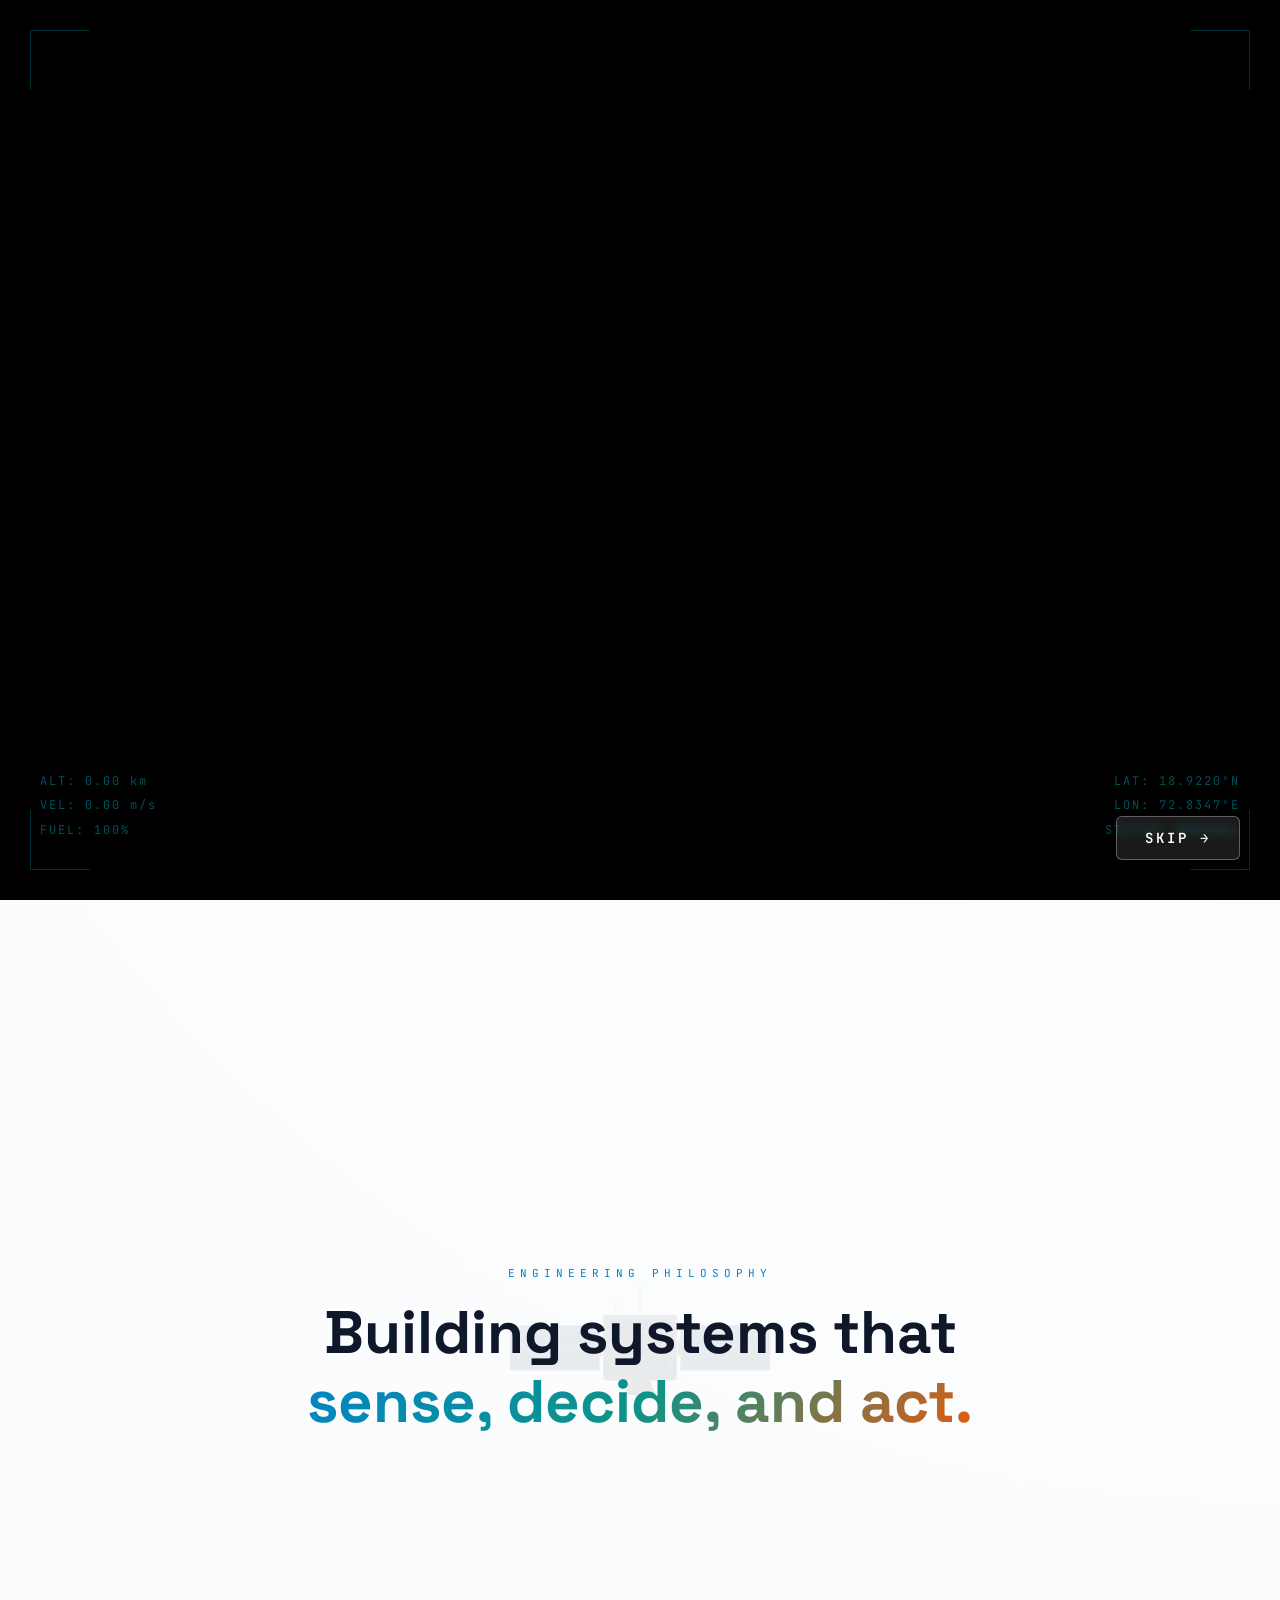
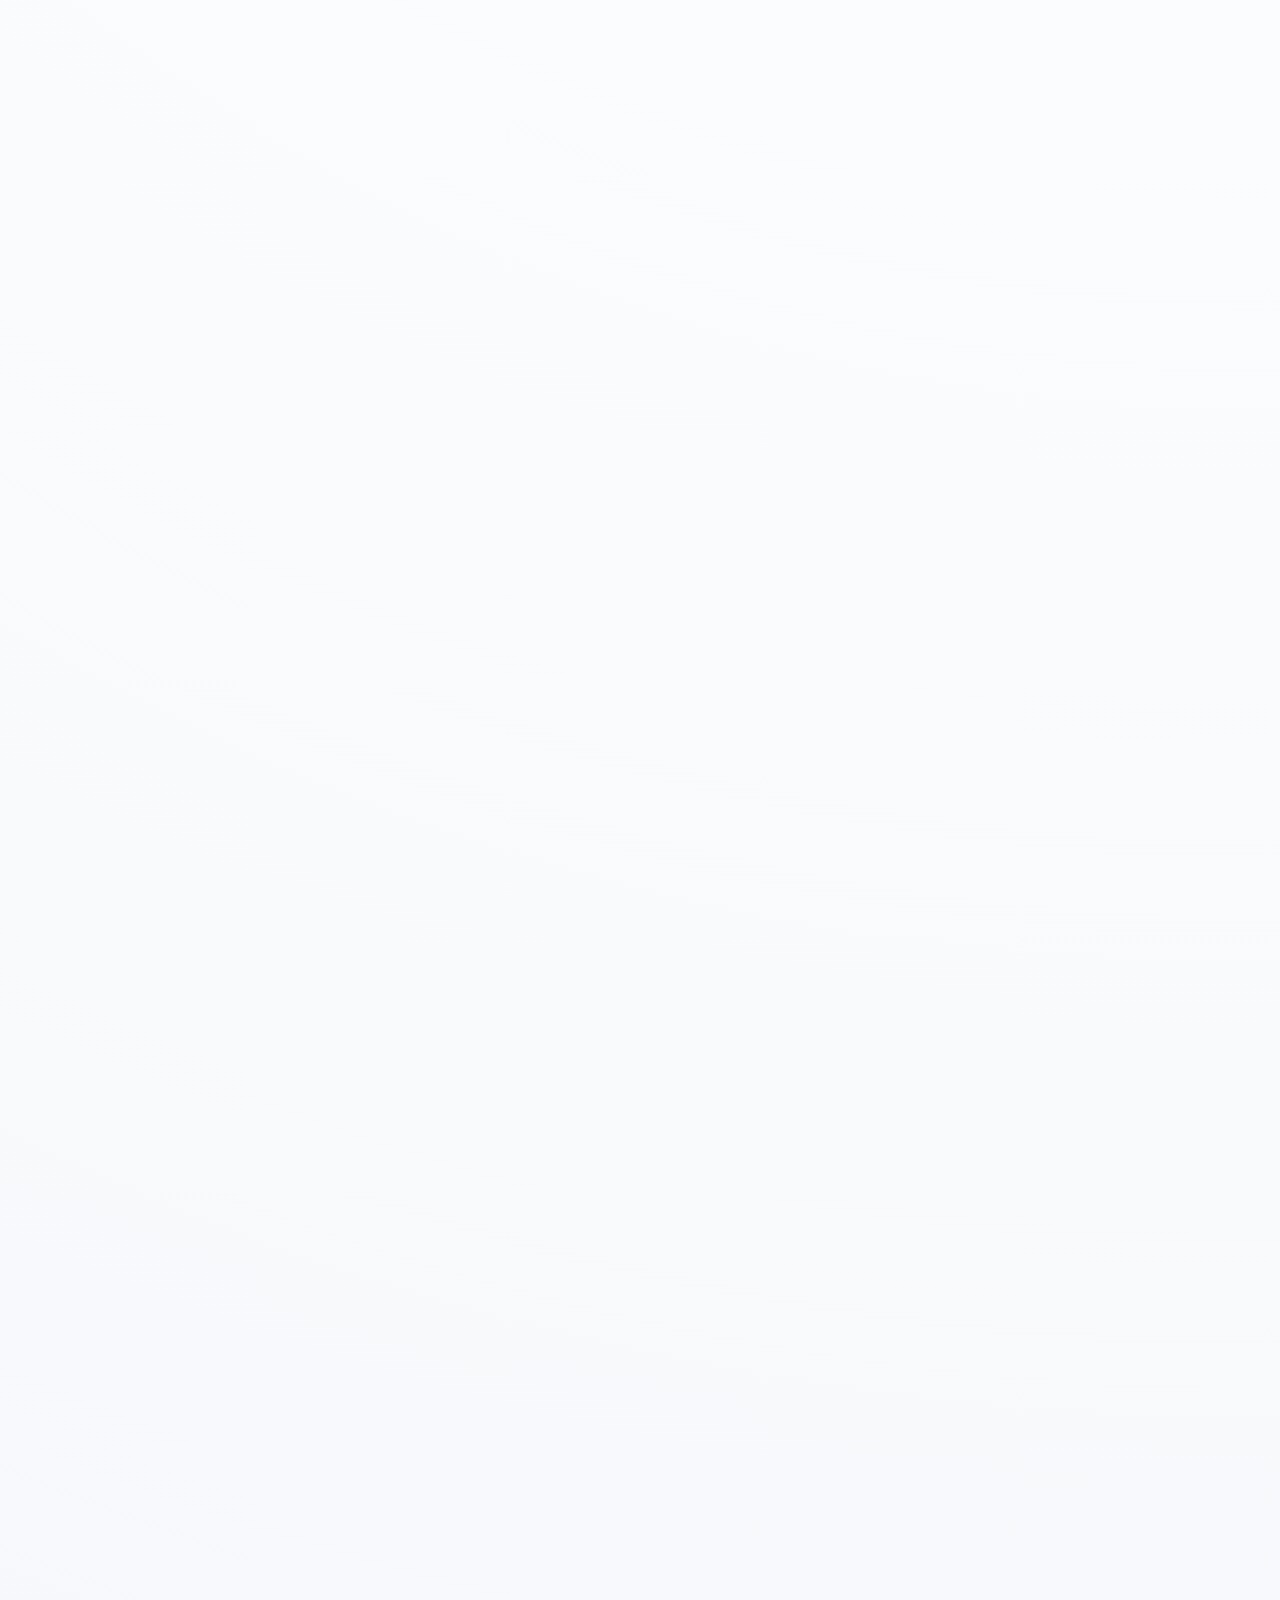
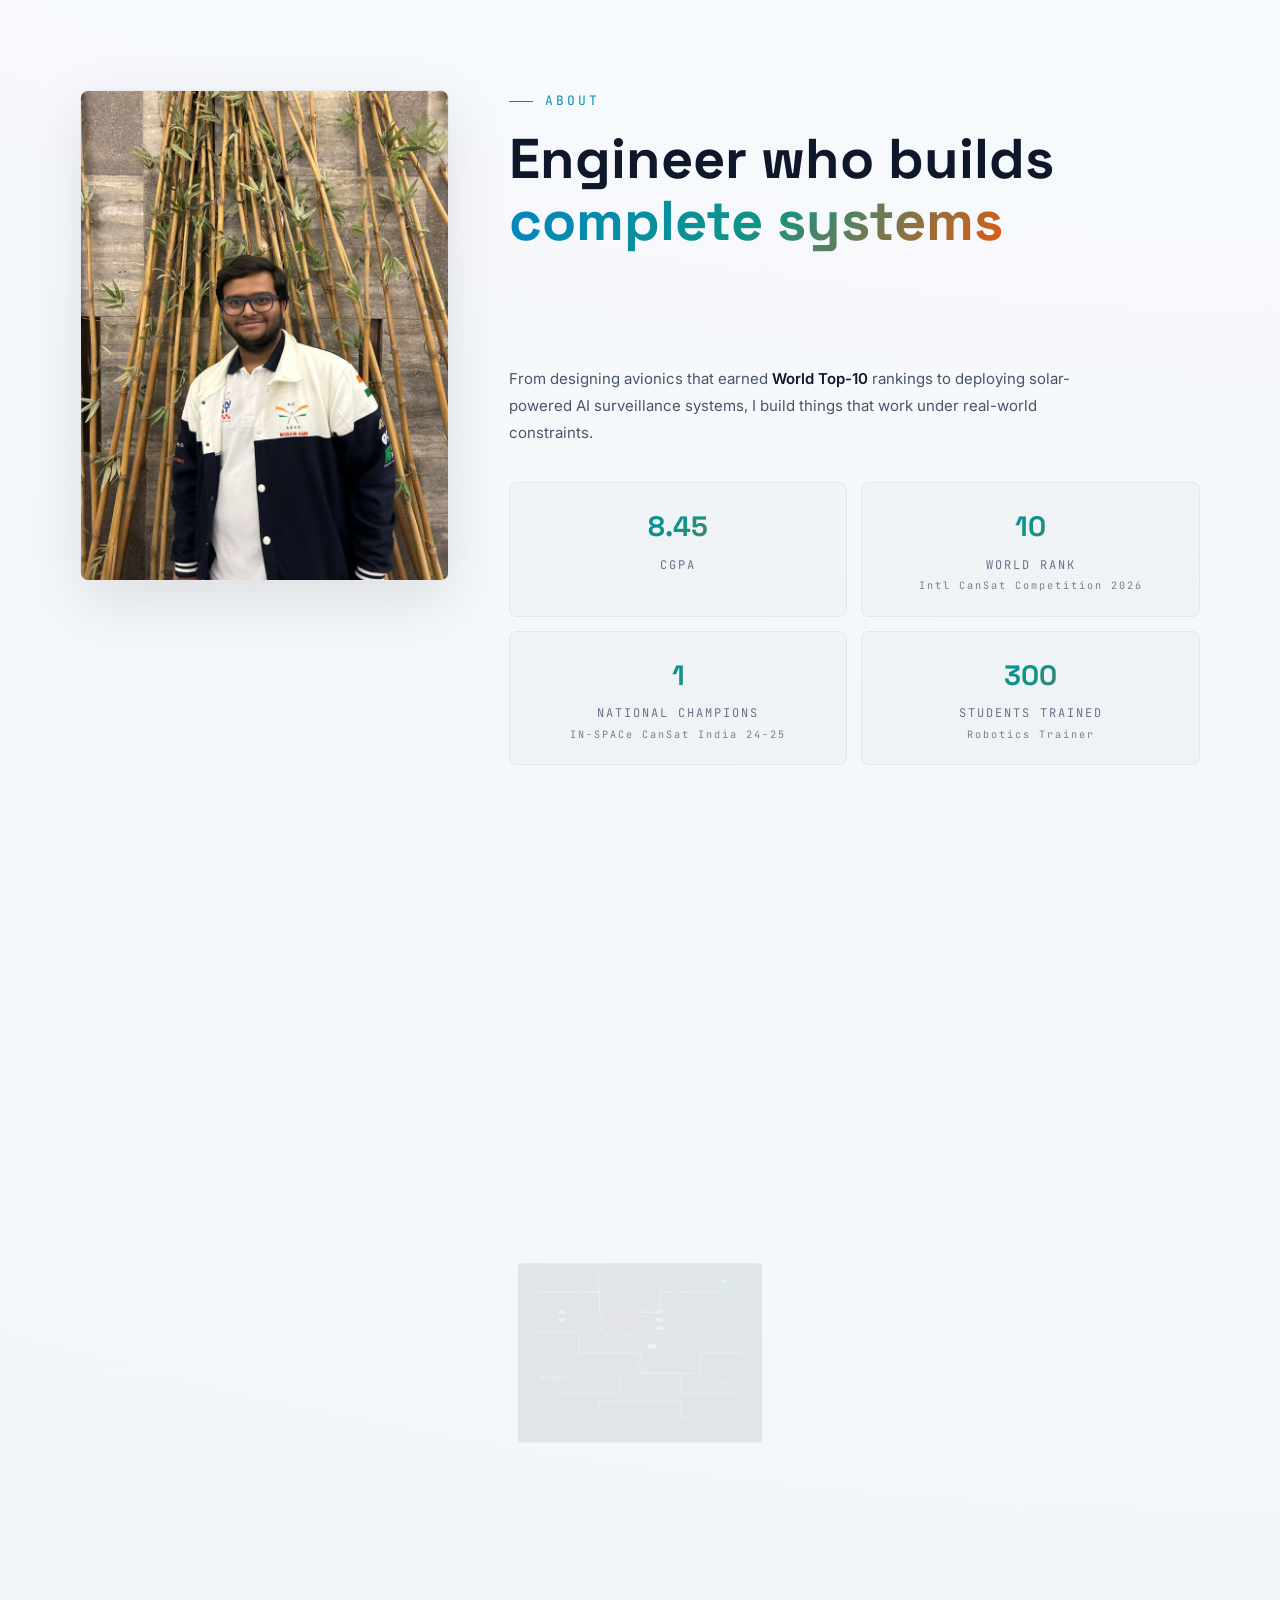
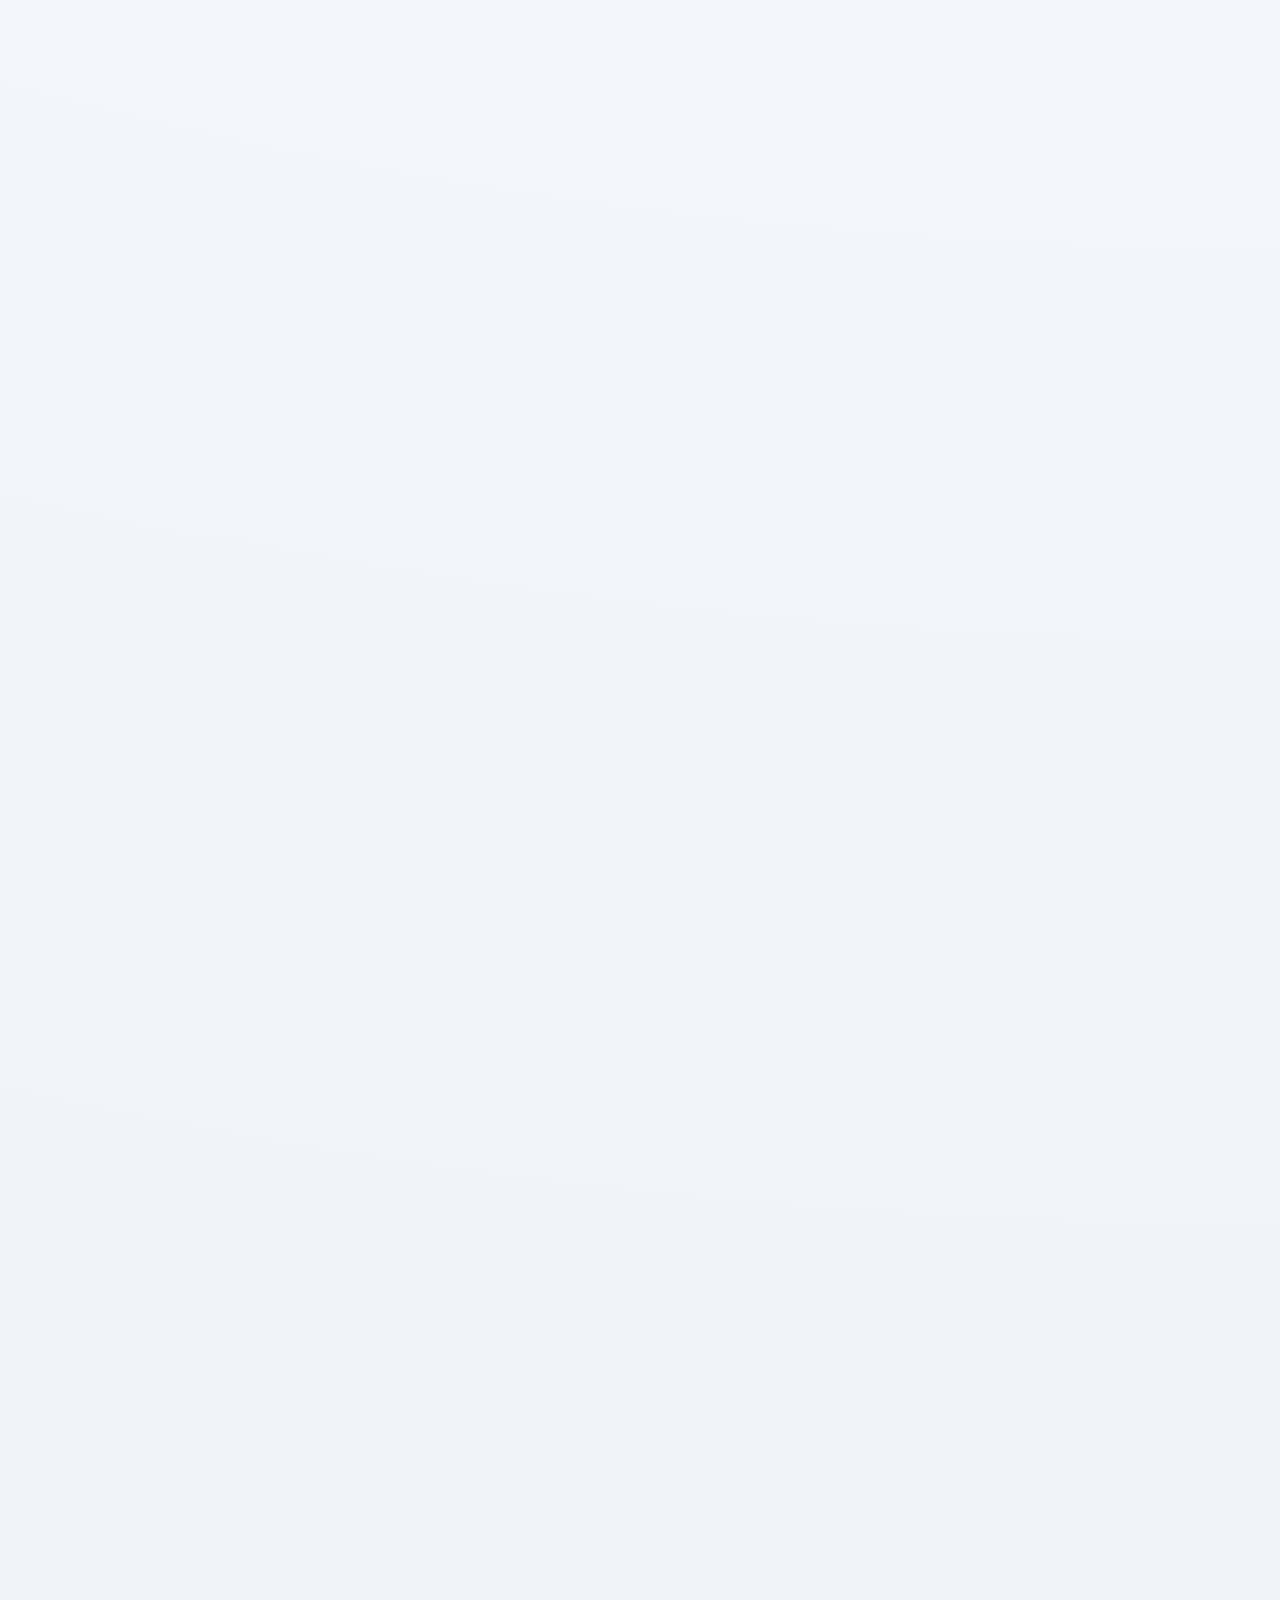
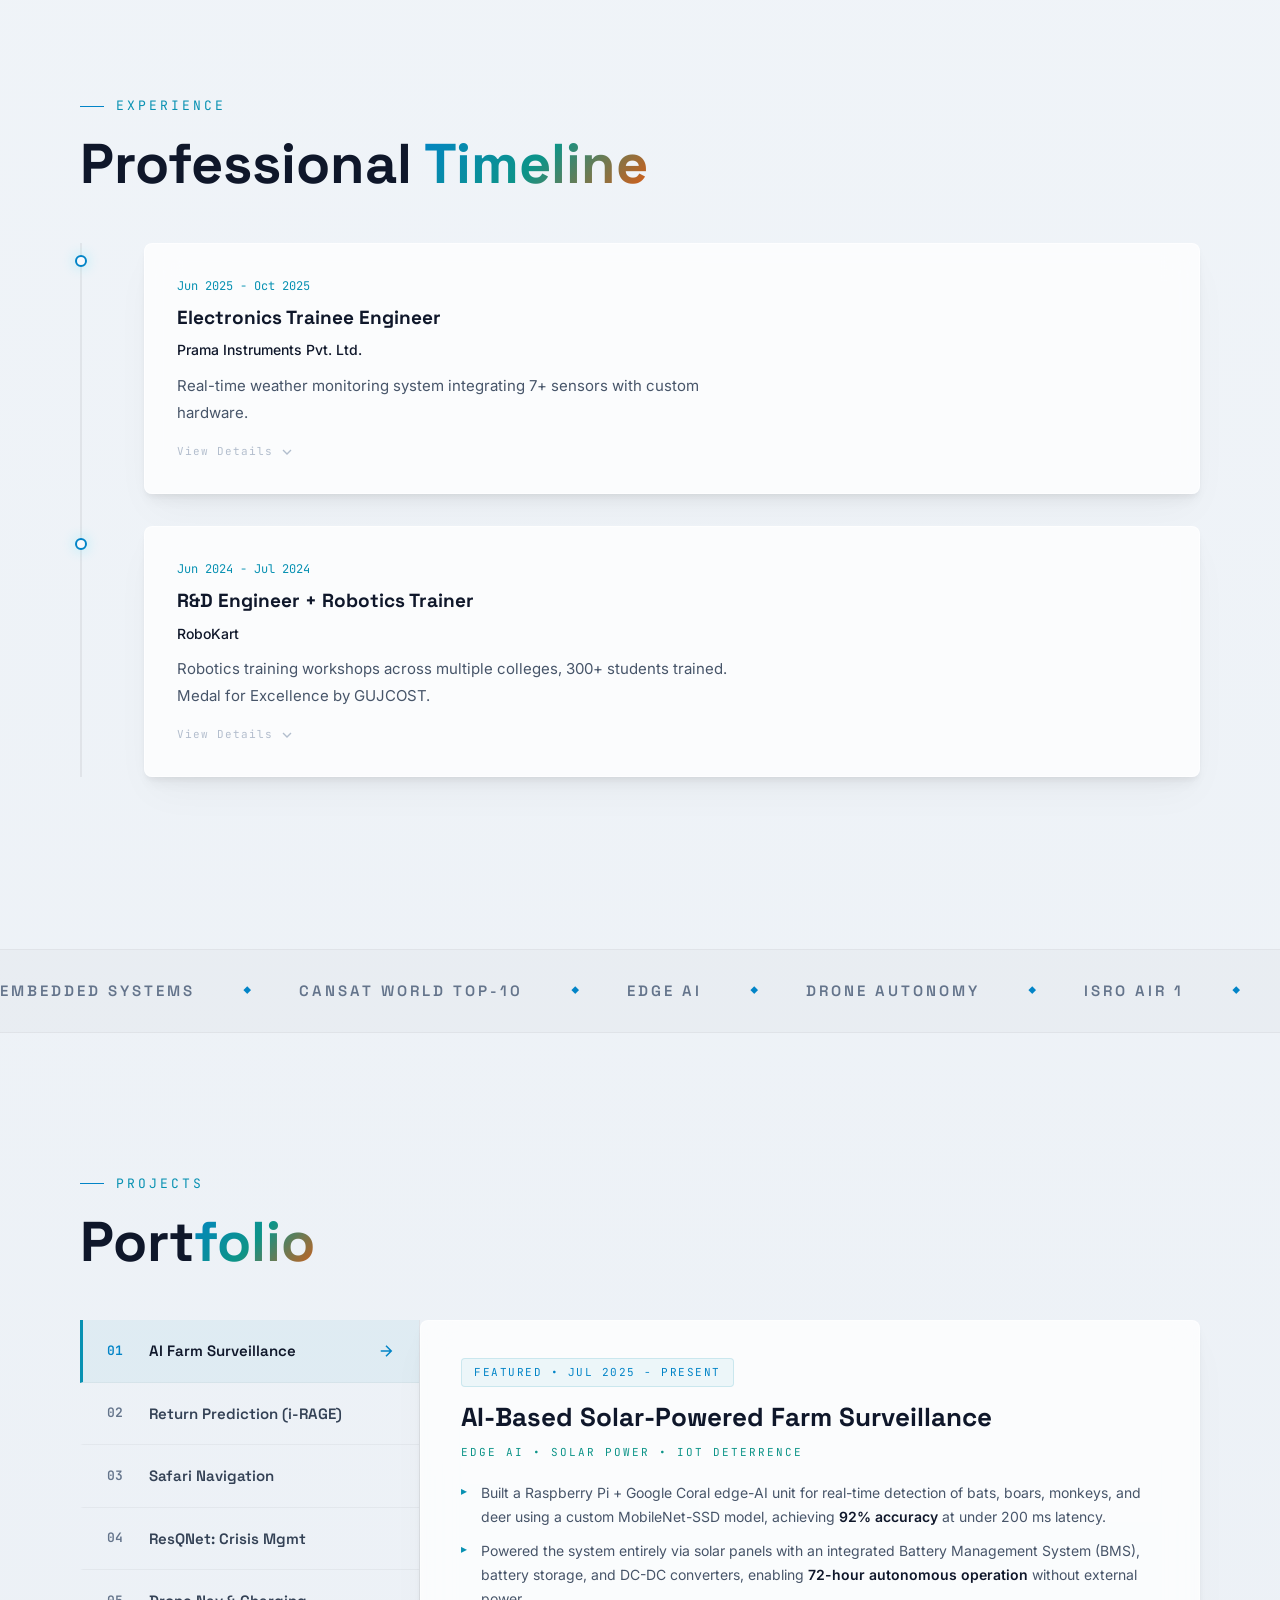
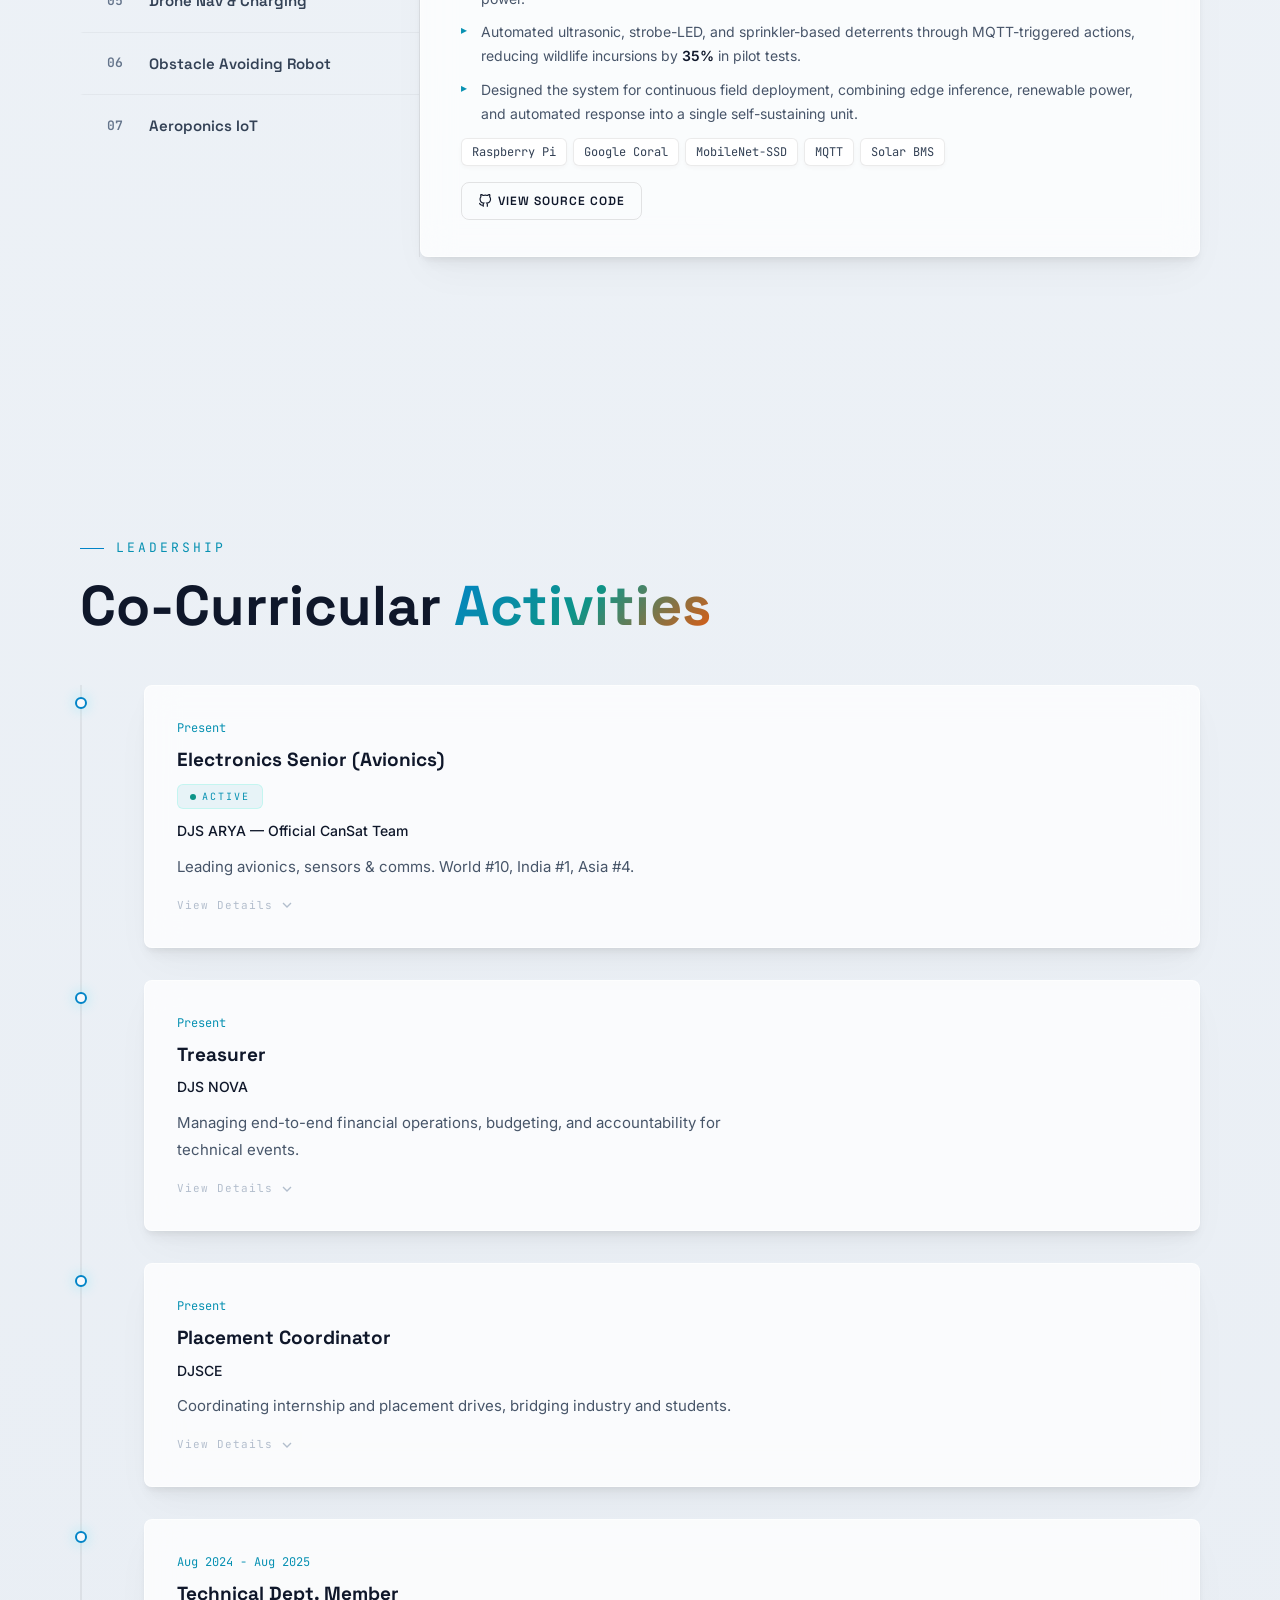
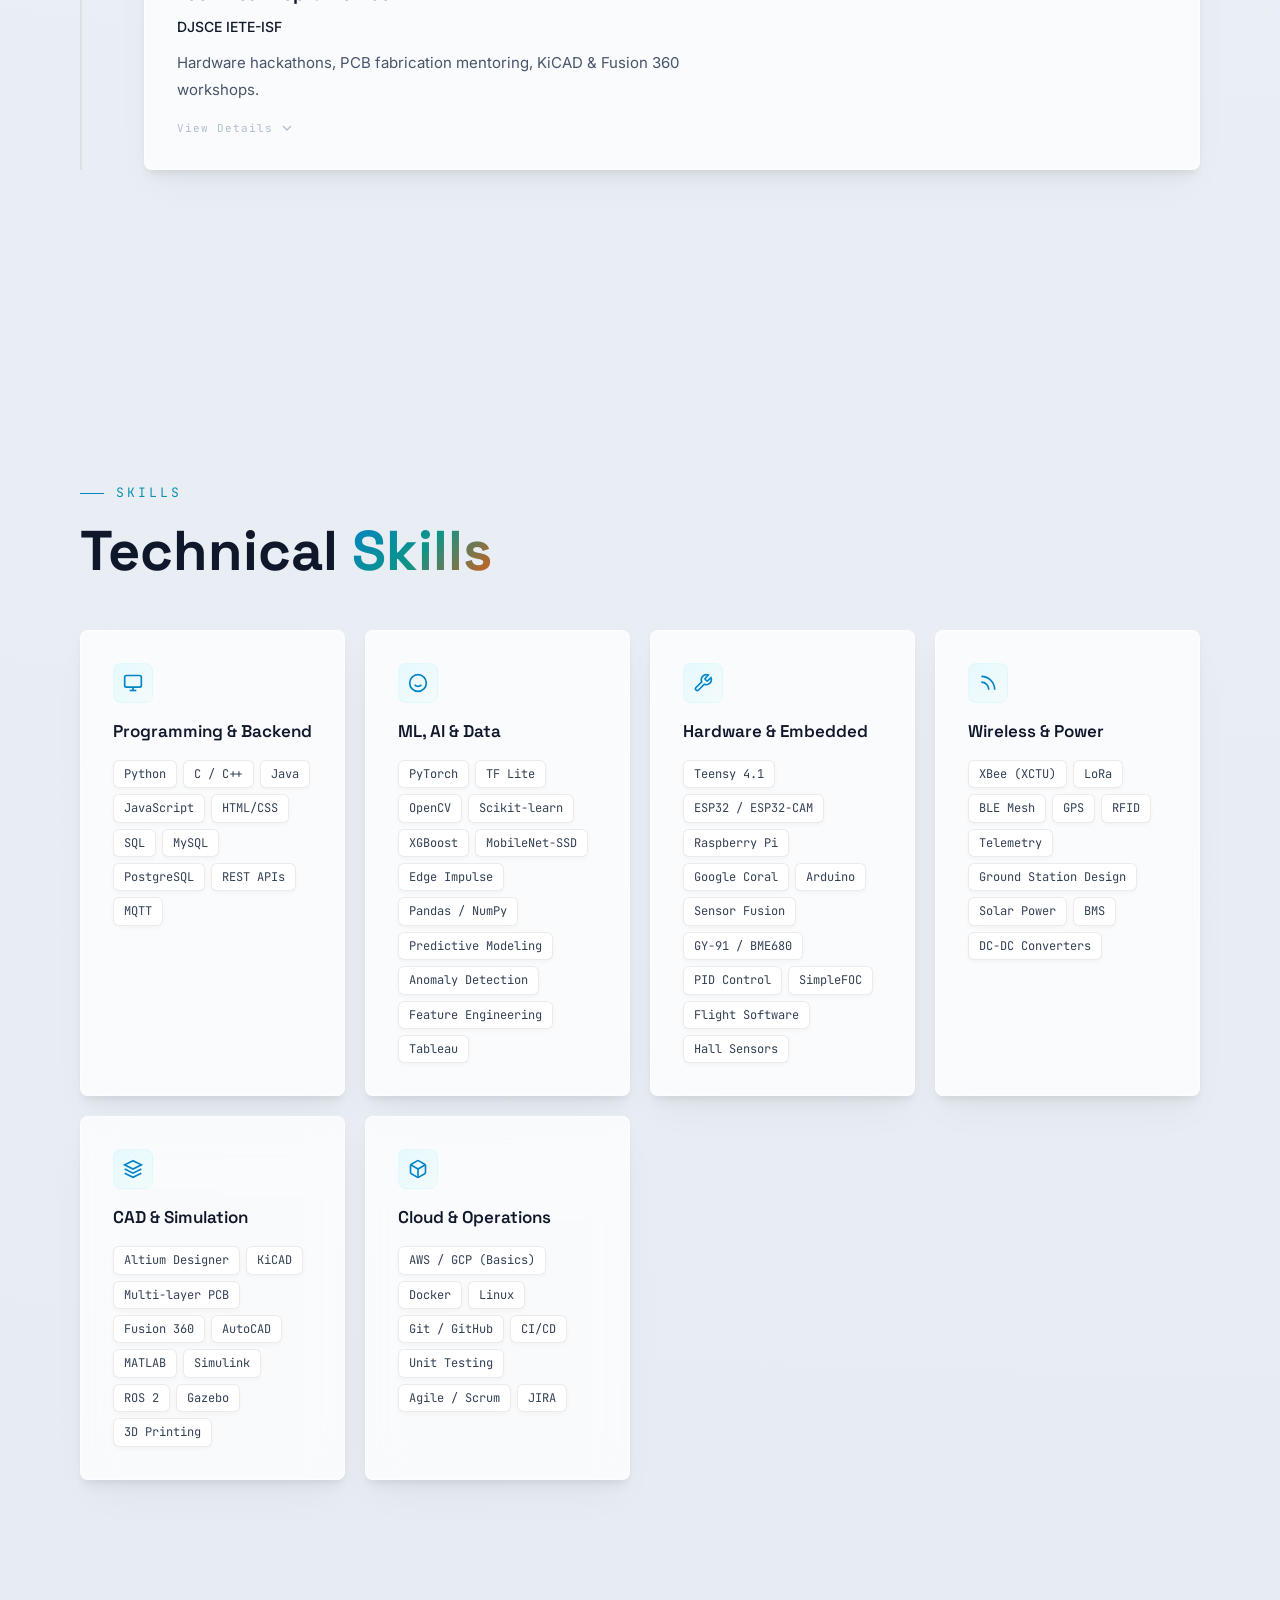
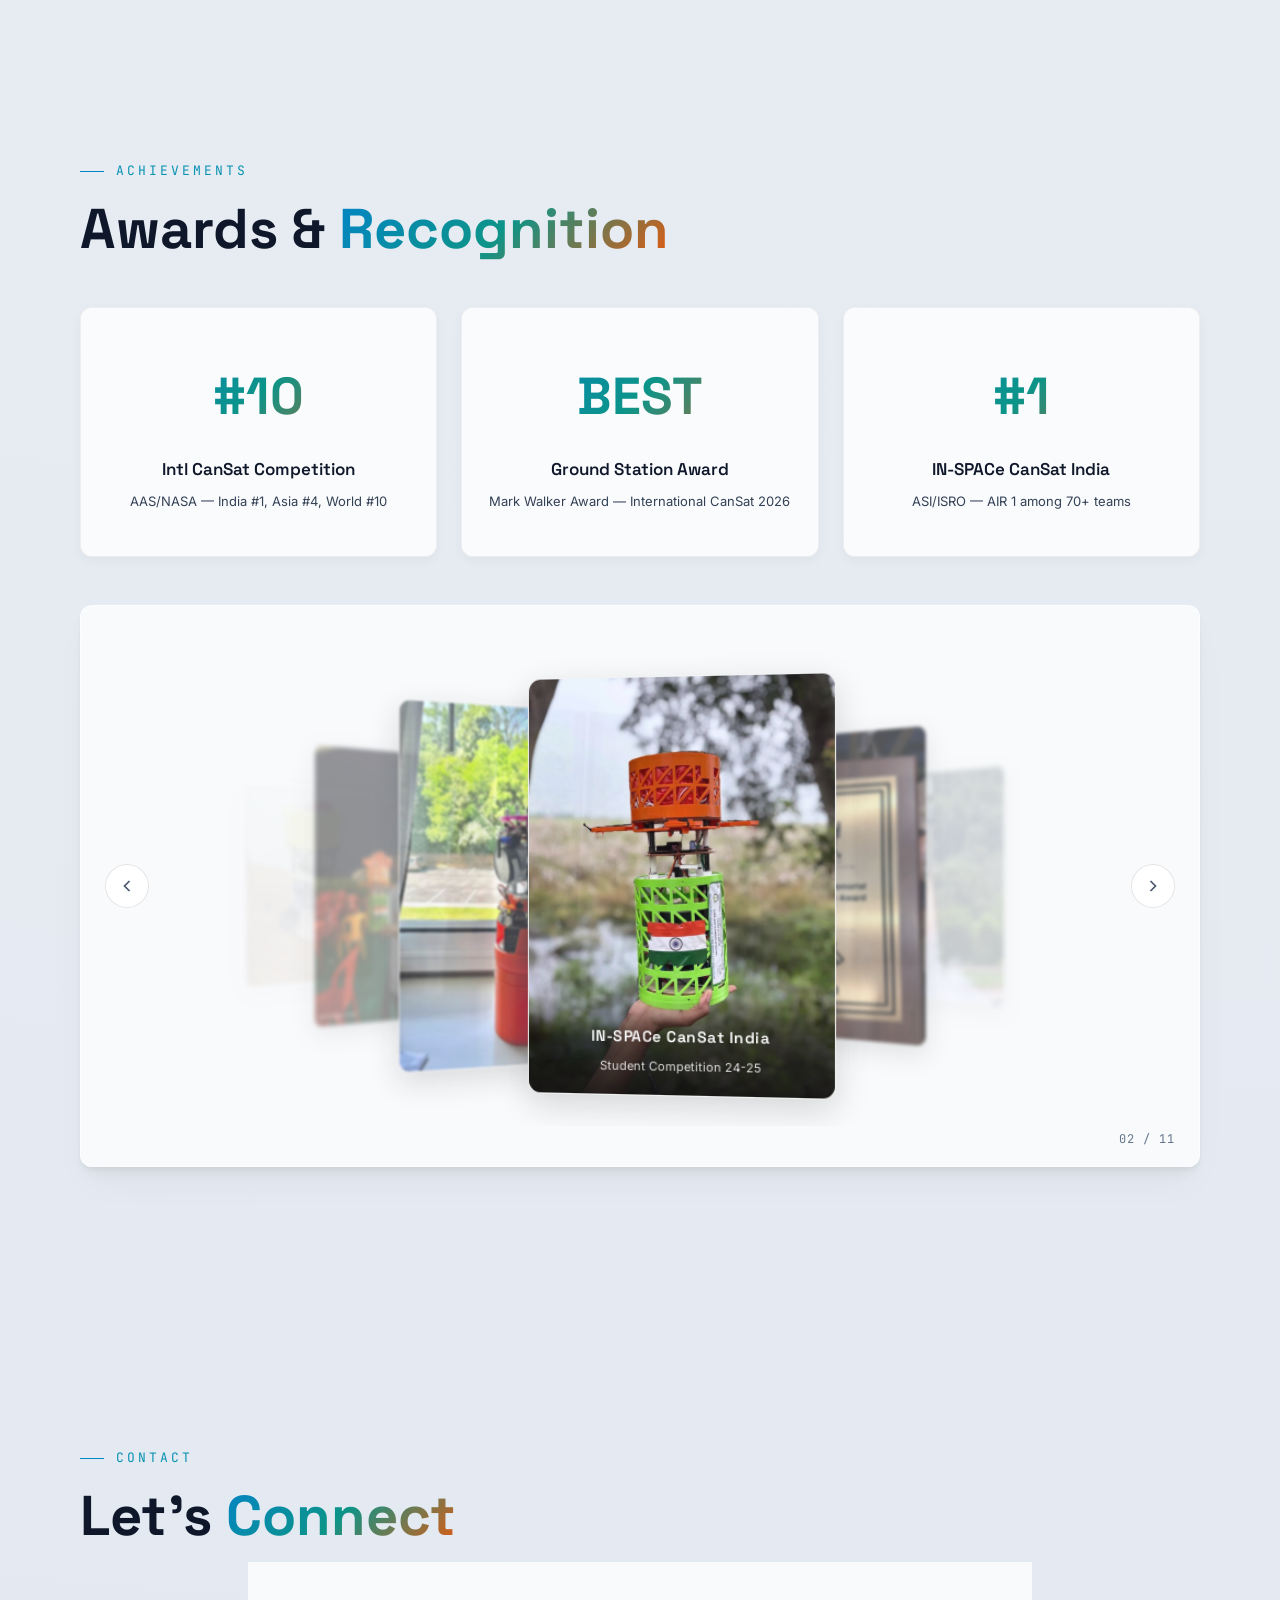
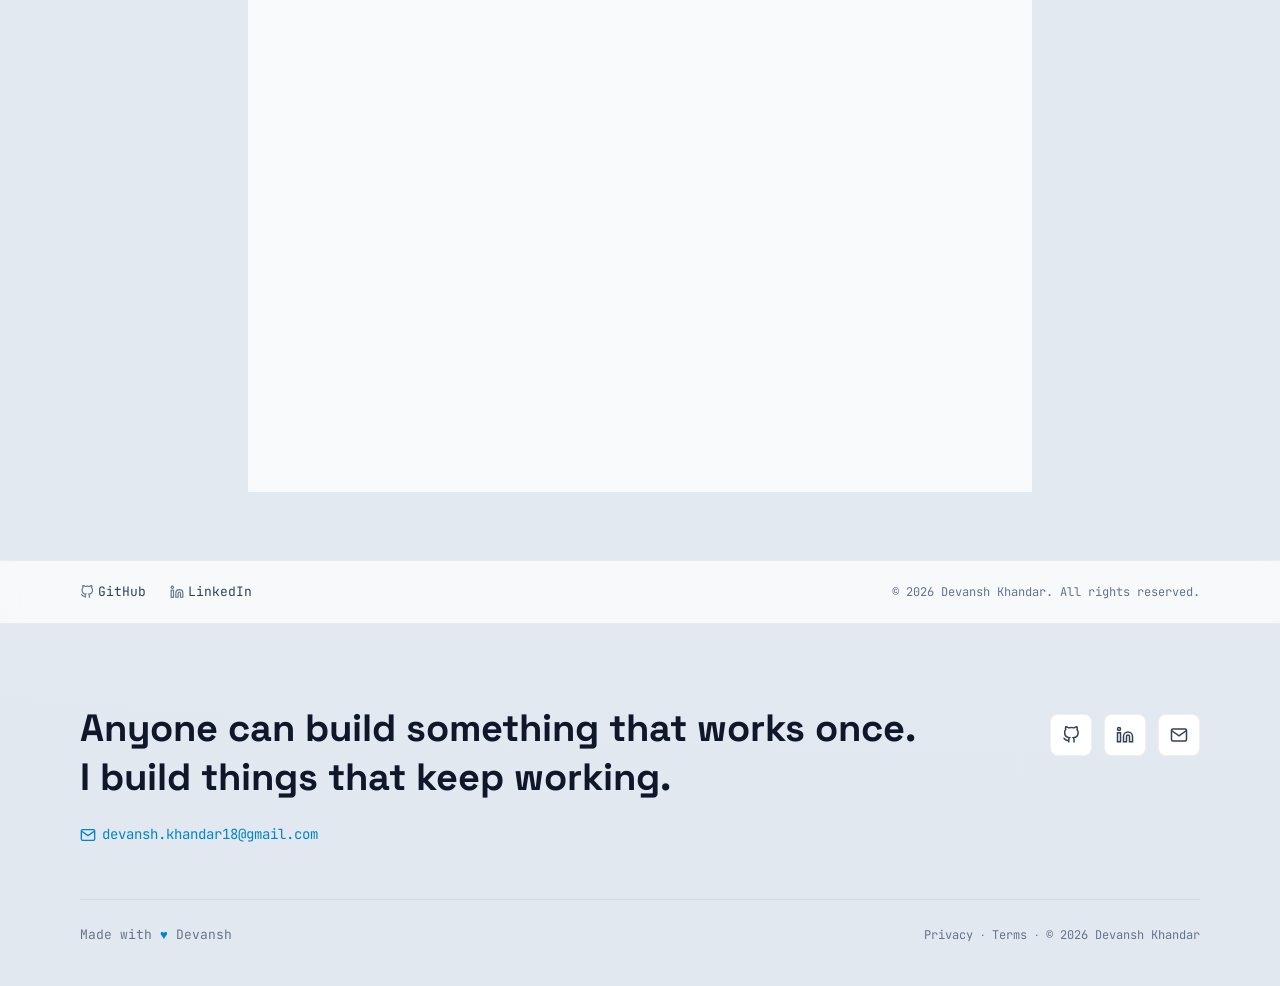
==== commit c9336495: "Add OG meta tags, preloader, and back-to-top button" ====
--- a/index.html
+++ b/index.html
@@ -7,15 +7,15 @@
     <title>Devansh Khandar — Engineer &amp; Builder</title>
     <!-- Open Graph -->
     <meta property="og:title" content="Devansh Khandar — Engineer & Builder">
-    <meta property="og:description" content="Electronics Engineer · Embedded Systems · Robotics Builder. World Top-10 CanSat (AAS/NASA), ISRO AIR 1, Mark Walker Best Ground Station Award.">
-    <meta property="og:image" content="https://REPLACE-WITH-YOUR-DOMAIN/assets/cansat-hardware.jpg">
-    <meta property="og:url" content="https://REPLACE-WITH-YOUR-DOMAIN/">
+    <meta property="og:description" content="Electronics Engineer · Embedded Systems · Robotics Builder. World Top-10 CanSat (AAS/NASA), National Champions IN-SPACe CanSat India, Mark Walker Best Ground Station Award.">
+    <meta property="og:image" content="https://devanshkhandar-portfolio.vercel.app/assets/devansh-headshot.jpg">
+    <meta property="og:url" content="https://devanshkhandar-portfolio.vercel.app/">
     <meta property="og:type" content="website">
     <!-- Twitter Card -->
     <meta name="twitter:card" content="summary_large_image">
     <meta name="twitter:title" content="Devansh Khandar — Engineer & Builder">
-    <meta name="twitter:description" content="Electronics Engineer · Embedded Systems · Robotics. World Top-10 CanSat, ISRO AIR 1.">
-    <meta name="twitter:image" content="https://REPLACE-WITH-YOUR-DOMAIN/assets/cansat-hardware.jpg">
+    <meta name="twitter:description" content="Electronics Engineer · Embedded Systems · Robotics. World Top-10 CanSat, National Champions IN-SPACe CanSat India.">
+    <meta name="twitter:image" content="https://devanshkhandar-portfolio.vercel.app/assets/devansh-headshot.jpg">
     <link rel="preconnect" href="https://fonts.googleapis.com">
     <link rel="preconnect" href="https://fonts.gstatic.com" crossorigin>
     <link href="https://fonts.googleapis.com/css2?family=Space+Grotesk:wght@400;500;600;700;800&family=Inter:wght@300;400;500;600&family=JetBrains+Mono:wght@400;500&display=swap" rel="stylesheet">
@@ -23,6 +23,14 @@
     <link rel="stylesheet" href="style.css">
 </head>
 <body>
+
+    <!-- Preloader -->
+    <div class="preloader" id="preloader">
+        <div class="preloader-inner">
+            <div class="preloader-ring"></div>
+            <span class="preloader-text">INITIALIZING</span>
+        </div>
+    </div>
 
     <div class="launch-overlay" id="launchOverlay">
         <div class="launch-scene" id="launchScene">
@@ -794,6 +802,11 @@
         </div>
     </footer>
 
+    <!-- Back to Top -->
+    <button class="back-to-top" id="backToTop" aria-label="Back to top">
+        <svg viewBox="0 0 24 24" fill="none" stroke="currentColor" stroke-width="2.5"><polyline points="18 15 12 9 6 15"/></svg>
+    </button>
+
     <script src="main.js"></script>
 </body>
 </html>
--- a/style.css
+++ b/style.css
@@ -1382,3 +1382,111 @@
     transform: translateX(-50%) translateY(0);
   }
 }
+
+/* ============================================================
+   PRELOADER
+   ============================================================ */
+.preloader {
+  position: fixed;
+  top: 0; left: 0;
+  width: 100%; height: 100%;
+  background: var(--bg-primary);
+  z-index: 9999999;
+  display: flex;
+  align-items: center;
+  justify-content: center;
+  transition: opacity 0.6s ease, visibility 0.6s ease;
+}
+.preloader.hidden {
+  opacity: 0;
+  visibility: hidden;
+  pointer-events: none;
+}
+.preloader-inner {
+  display: flex;
+  flex-direction: column;
+  align-items: center;
+  gap: 20px;
+}
+.preloader-ring {
+  width: 48px;
+  height: 48px;
+  border: 2px solid rgba(0, 229, 255, 0.1);
+  border-top-color: var(--accent-cyan);
+  border-radius: 50%;
+  animation: preloader-spin 0.8s linear infinite;
+}
+@keyframes preloader-spin {
+  to { transform: rotate(360deg); }
+}
+.preloader-text {
+  font-family: var(--font-mono);
+  font-size: 11px;
+  letter-spacing: 4px;
+  color: var(--text-muted);
+  animation: preloader-pulse 1.5s ease-in-out infinite;
+}
+@keyframes preloader-pulse {
+  0%, 100% { opacity: 0.4; }
+  50% { opacity: 1; }
+}
+body.light-theme .preloader {
+  background: #f8fafc;
+}
+
+/* ============================================================
+   BACK TO TOP BUTTON
+   ============================================================ */
+.back-to-top {
+  position: fixed;
+  bottom: 32px;
+  right: 32px;
+  width: 44px;
+  height: 44px;
+  border-radius: 12px;
+  border: 1px solid var(--border-glass);
+  background: var(--bg-glass);
+  backdrop-filter: blur(12px);
+  -webkit-backdrop-filter: blur(12px);
+  color: var(--text-secondary);
+  cursor: pointer;
+  display: flex;
+  align-items: center;
+  justify-content: center;
+  opacity: 0;
+  visibility: hidden;
+  transform: translateY(16px);
+  transition: opacity 0.3s ease, visibility 0.3s ease, transform 0.3s ease, border-color 0.3s ease, color 0.3s ease;
+  z-index: 9999;
+}
+.back-to-top svg {
+  width: 20px;
+  height: 20px;
+}
+.back-to-top.visible {
+  opacity: 1;
+  visibility: visible;
+  transform: translateY(0);
+}
+.back-to-top:hover {
+  border-color: var(--accent-cyan);
+  color: var(--accent-cyan);
+  transform: translateY(-3px);
+}
+body.light-theme .back-to-top {
+  background: rgba(255,255,255,0.8);
+  border-color: rgba(0,0,0,0.08);
+  color: #334155;
+}
+body.light-theme .back-to-top:hover {
+  border-color: #0891b2;
+  color: #0891b2;
+}
+@media (max-width: 768px) {
+  .back-to-top {
+    bottom: 20px;
+    right: 20px;
+    width: 40px;
+    height: 40px;
+  }
+}
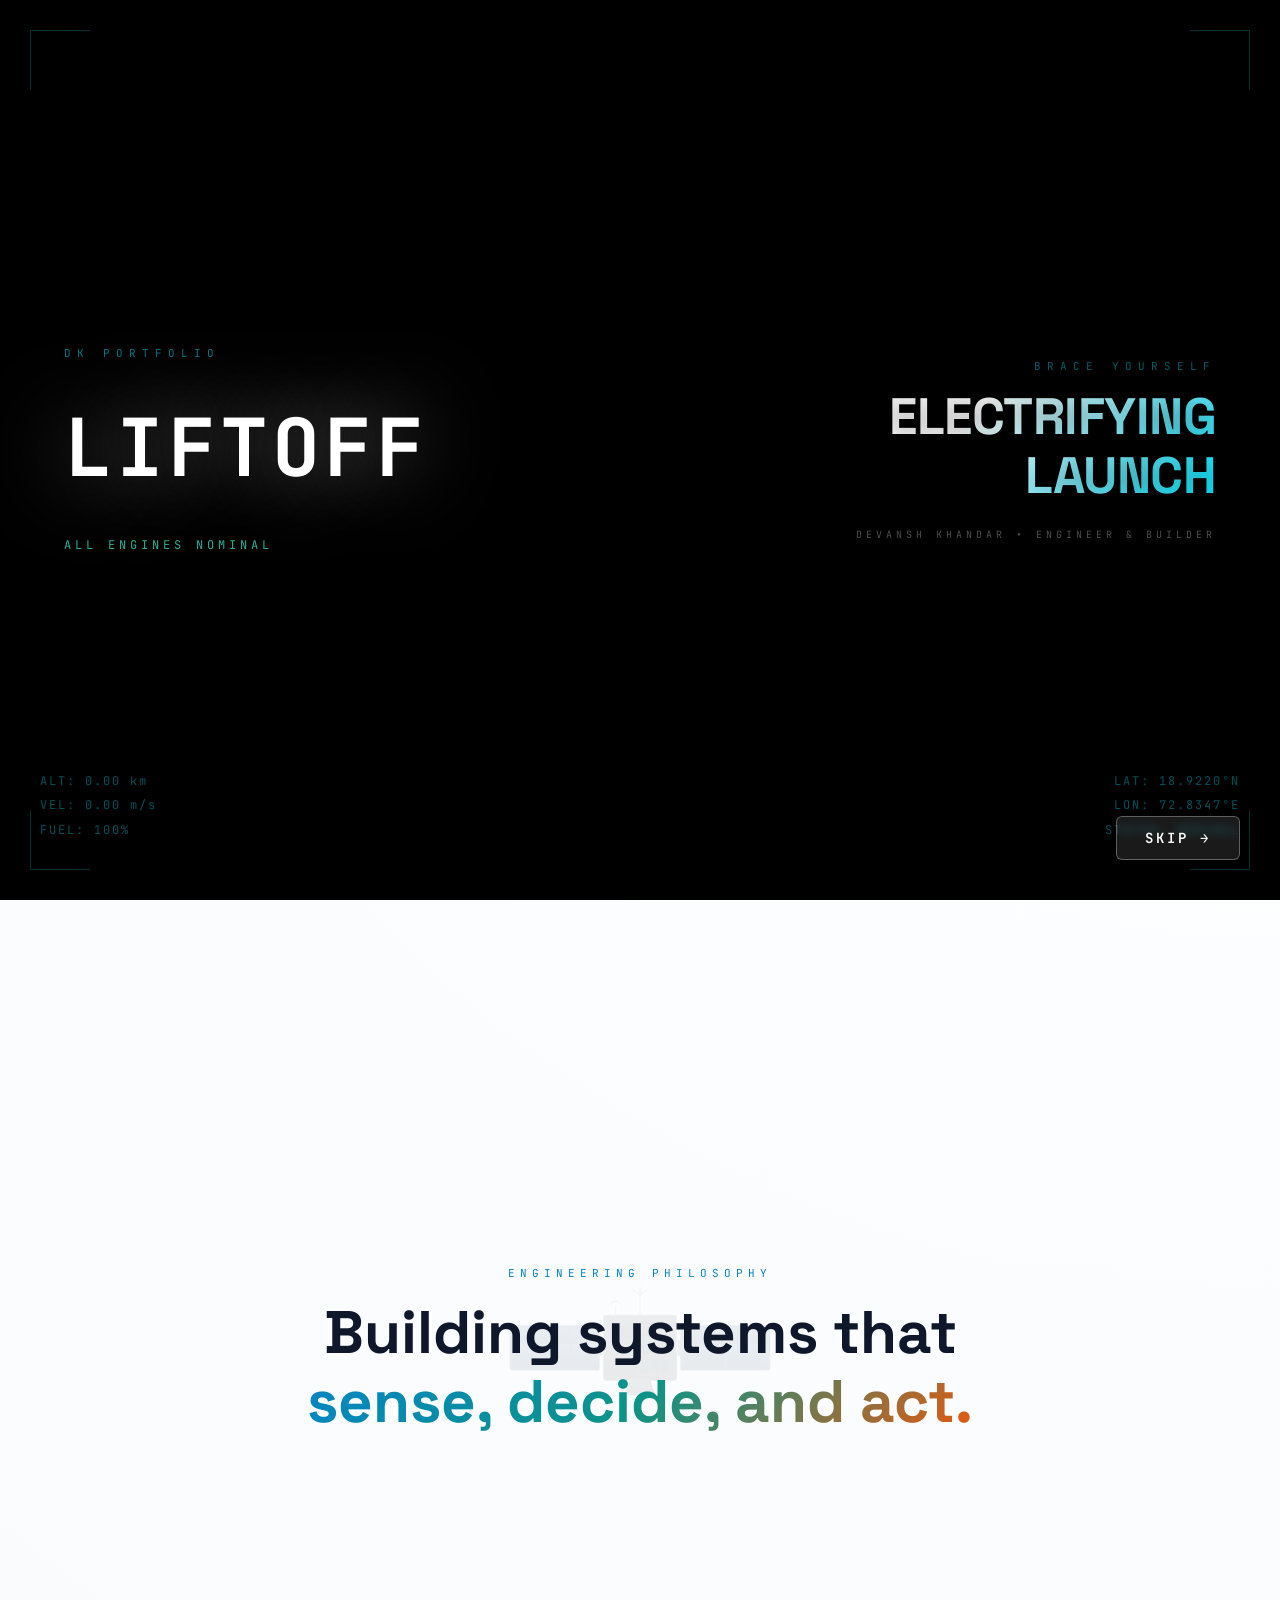
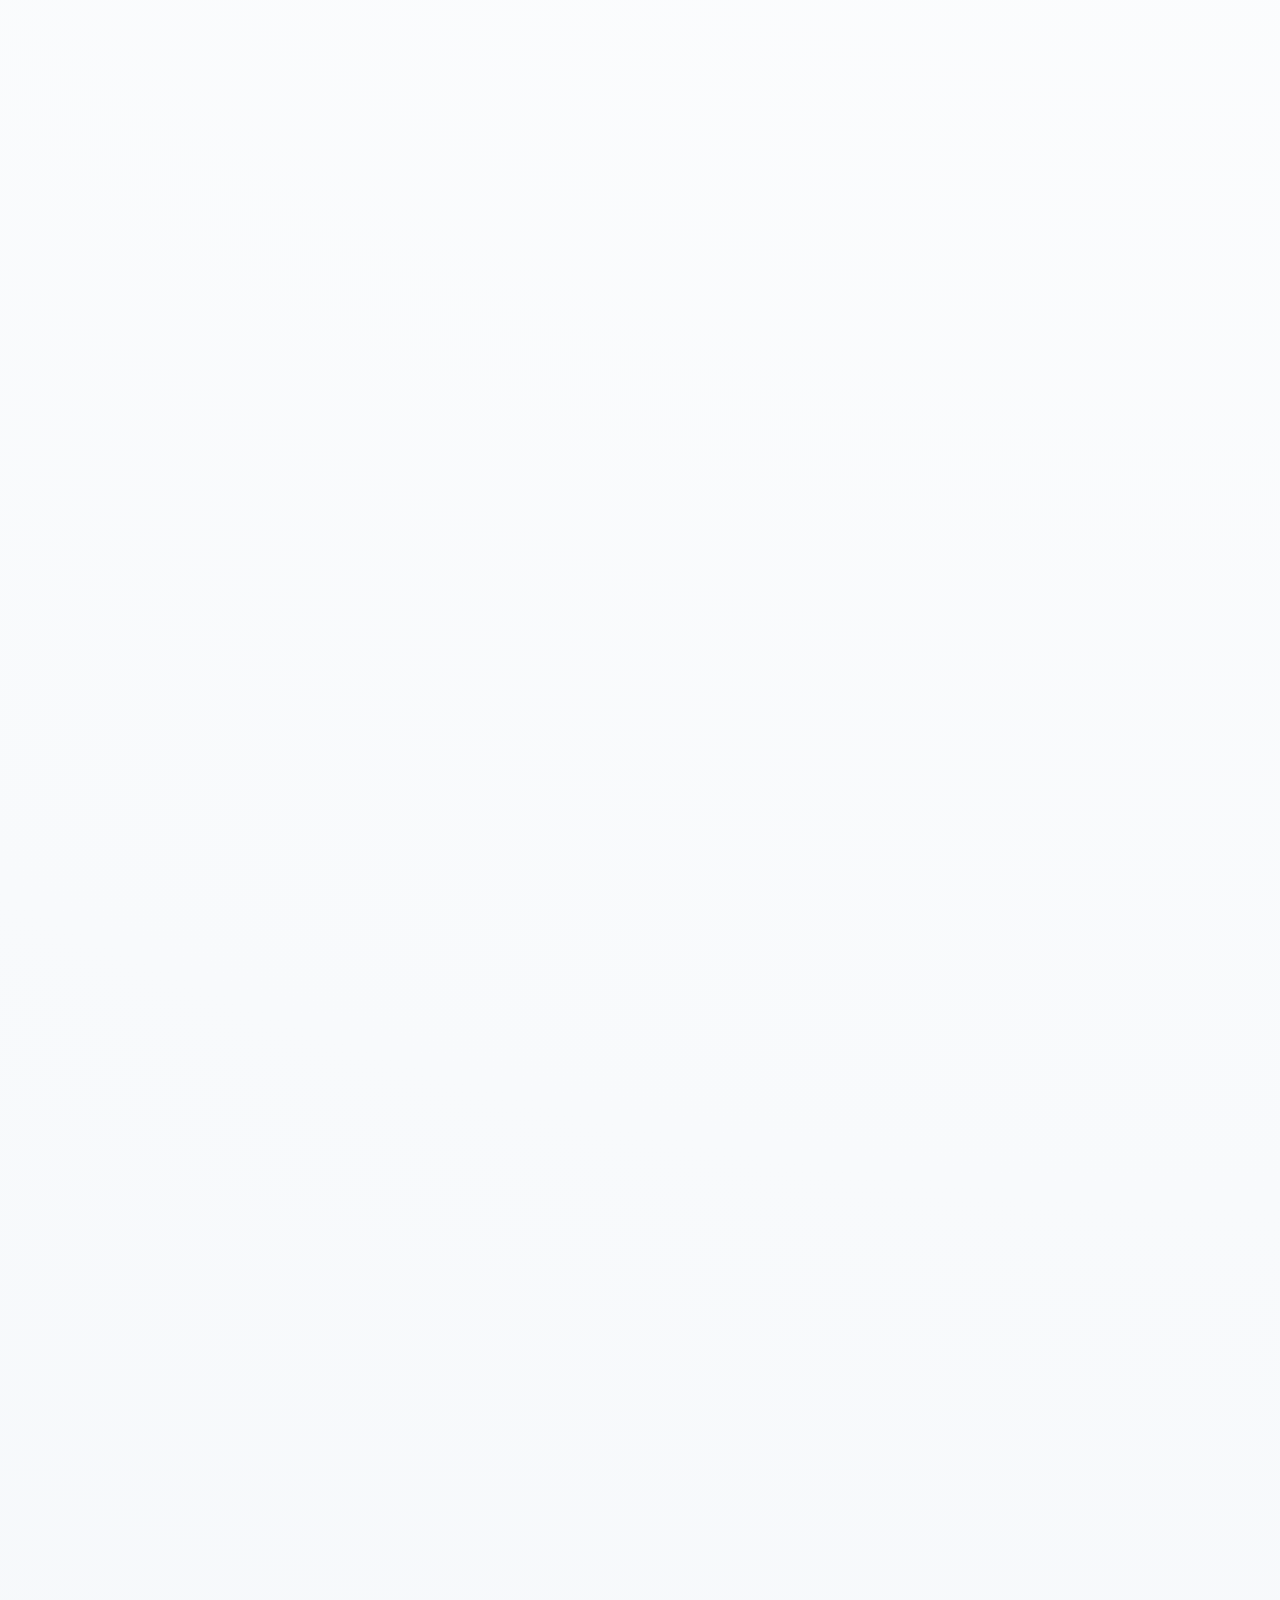
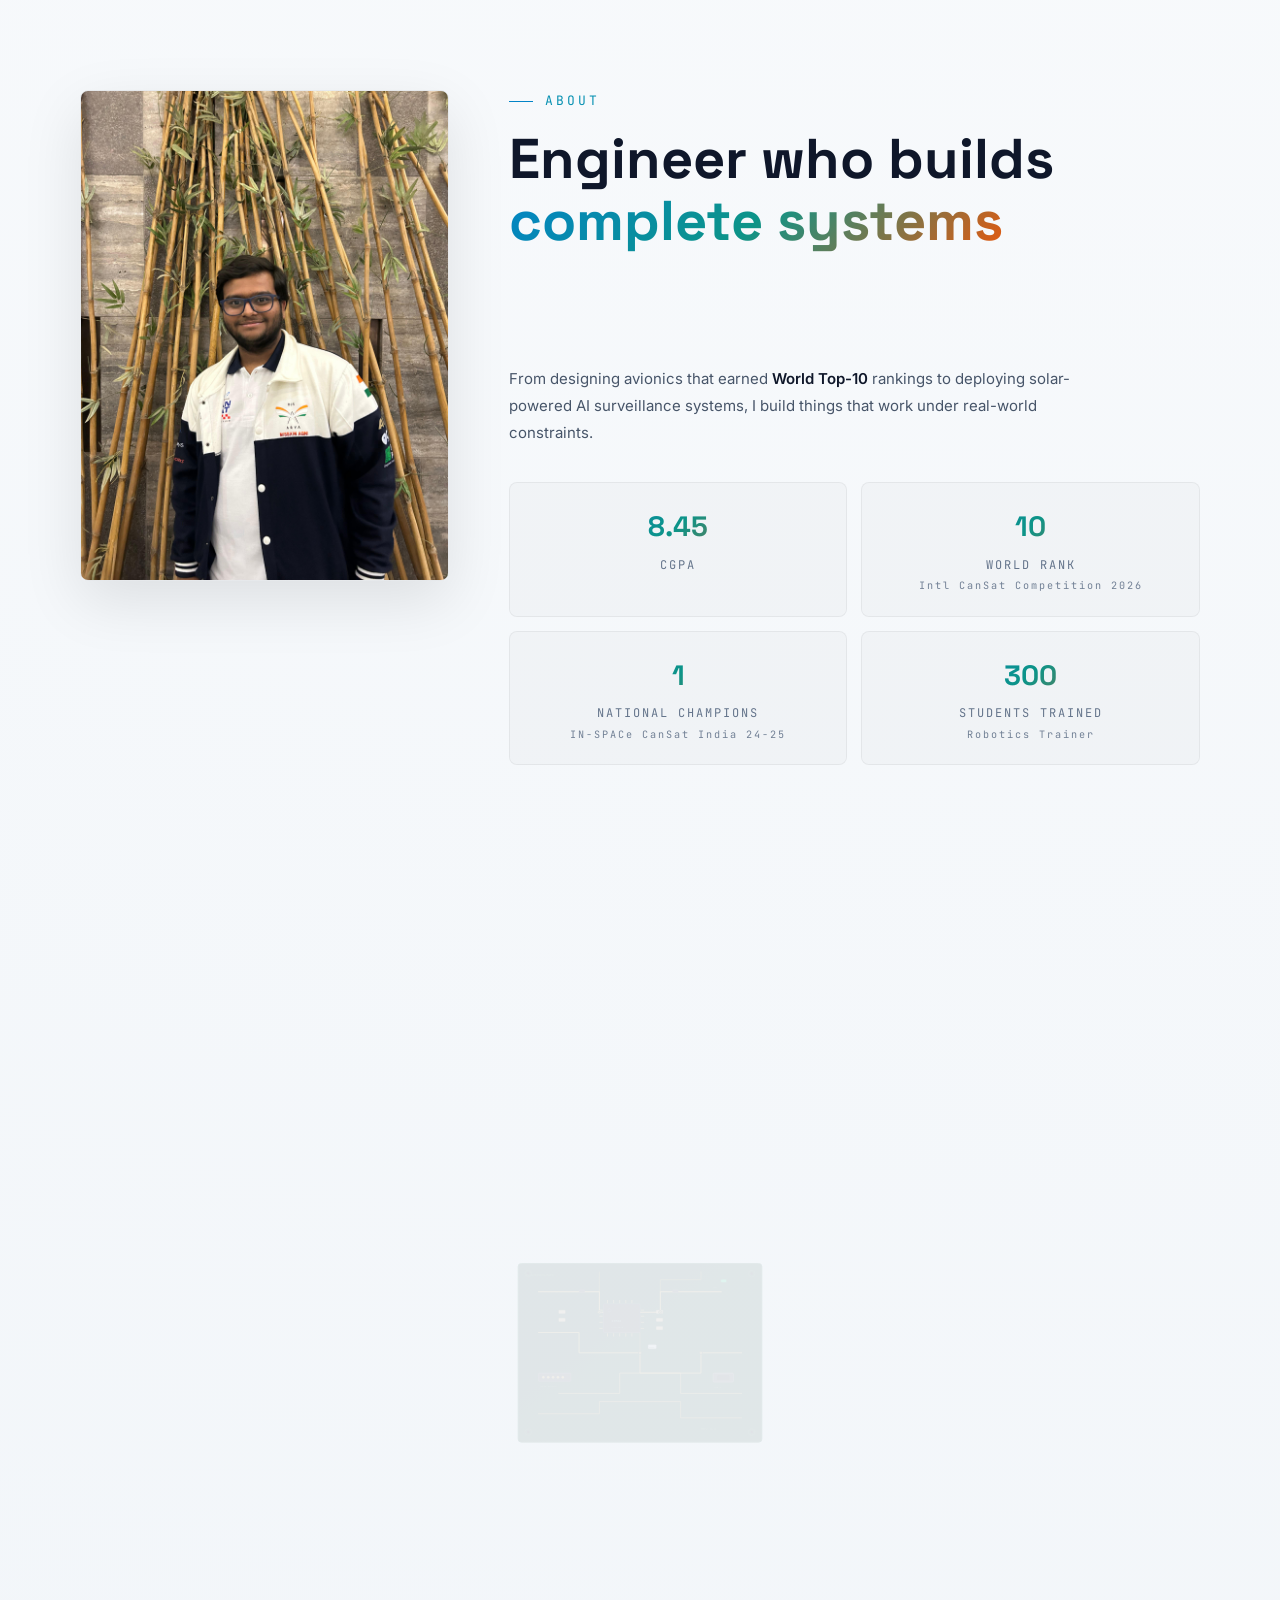
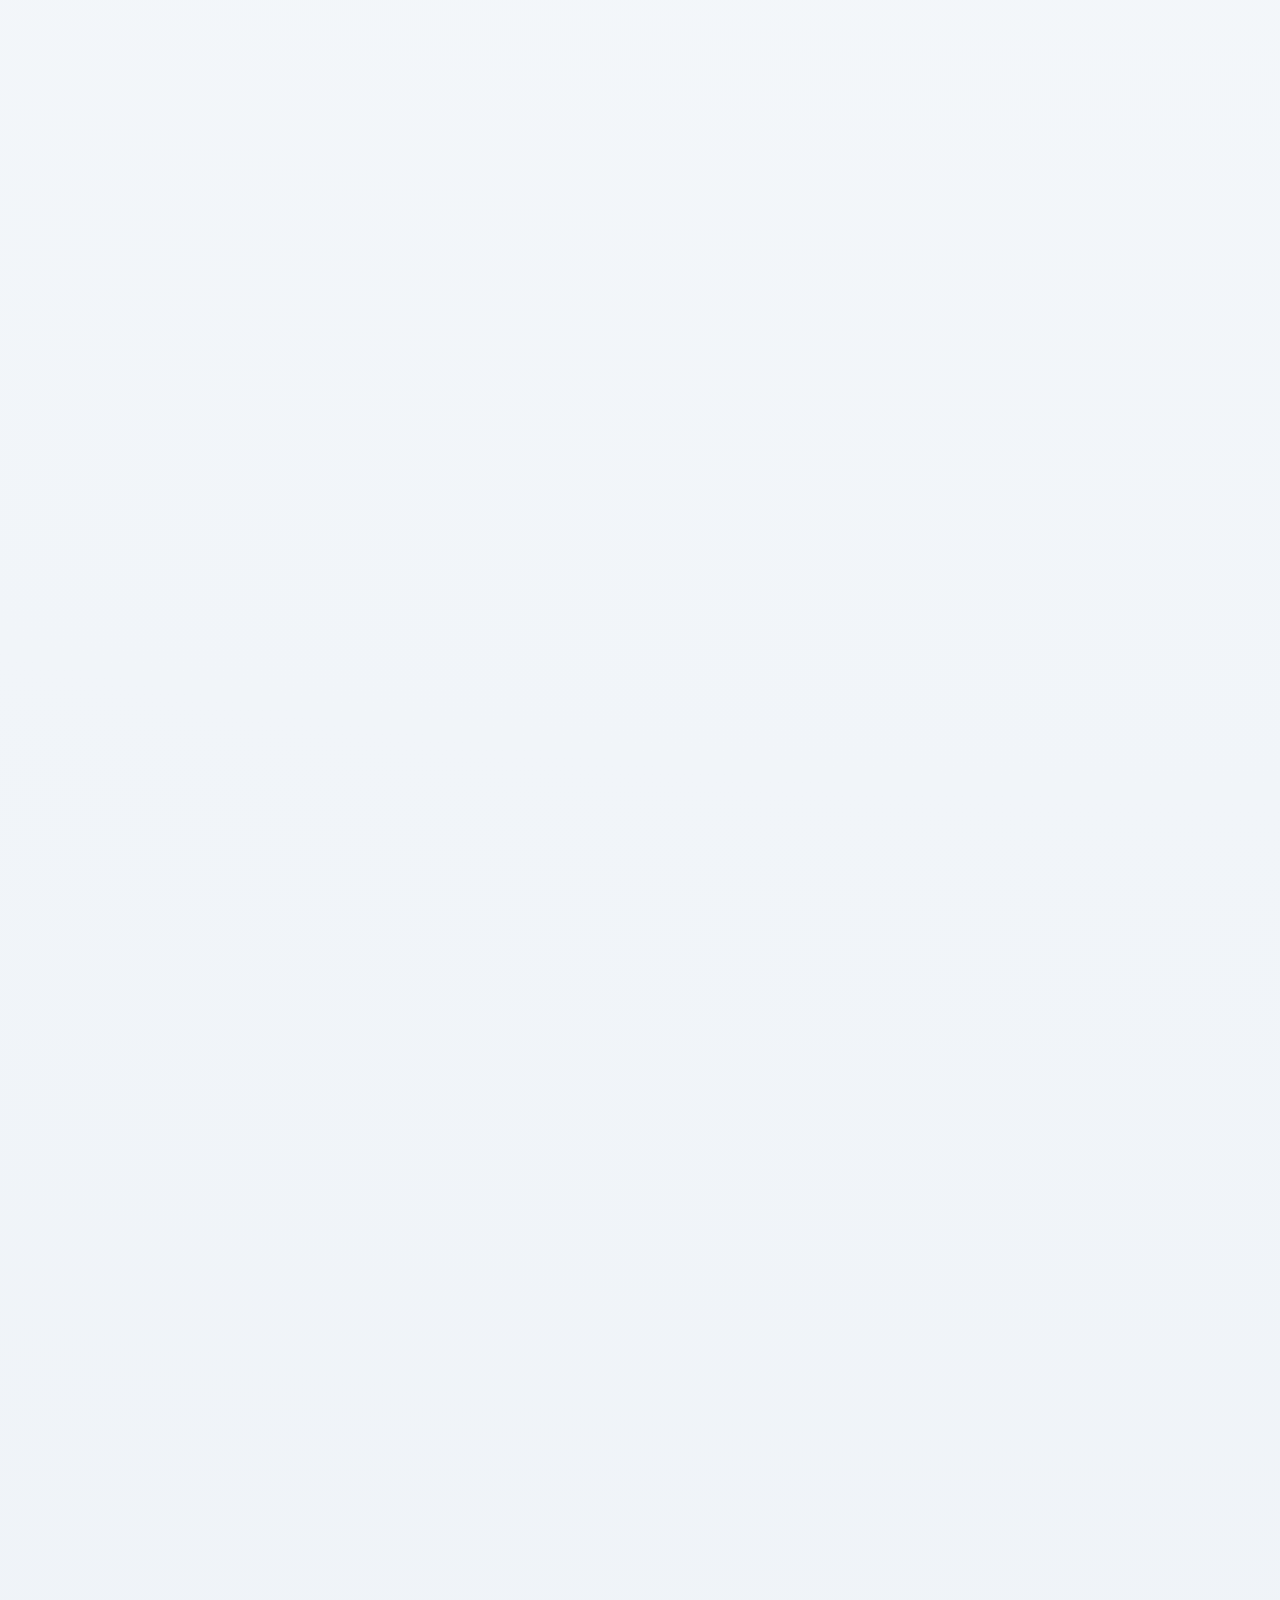
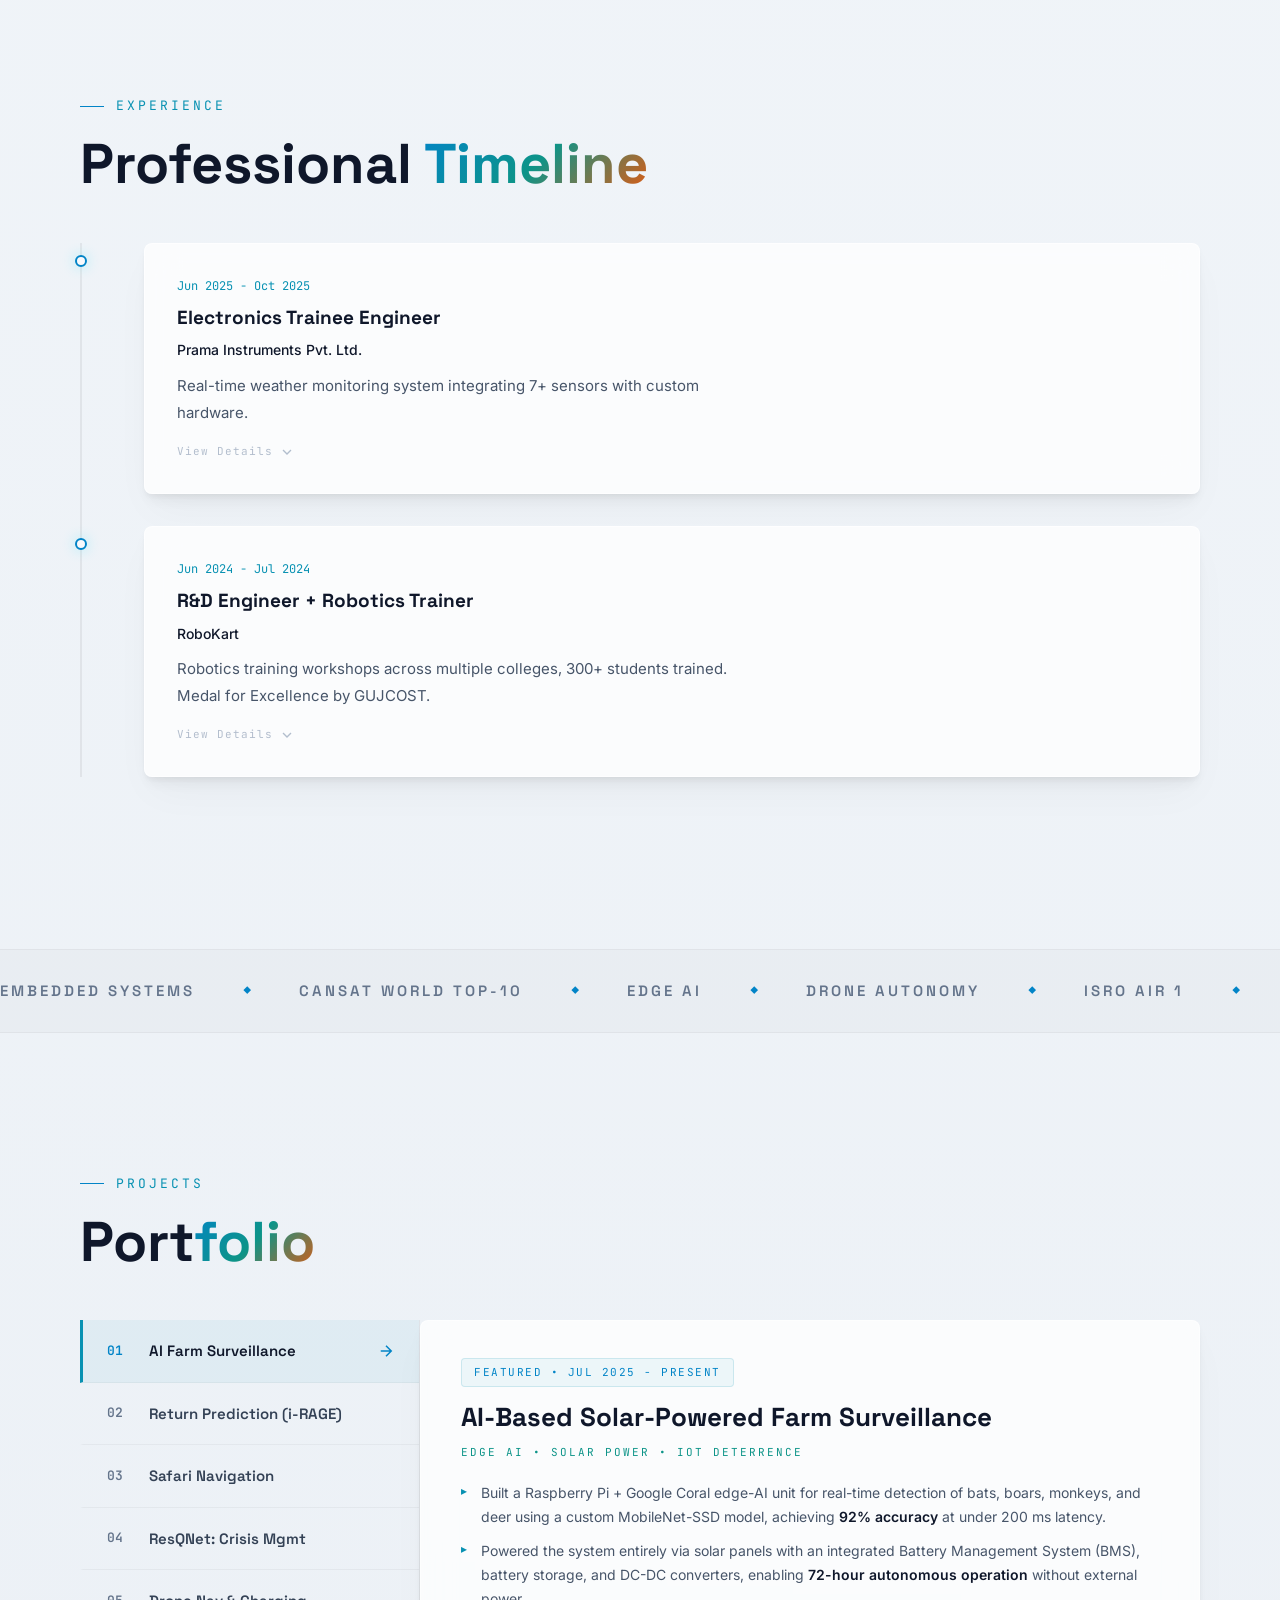
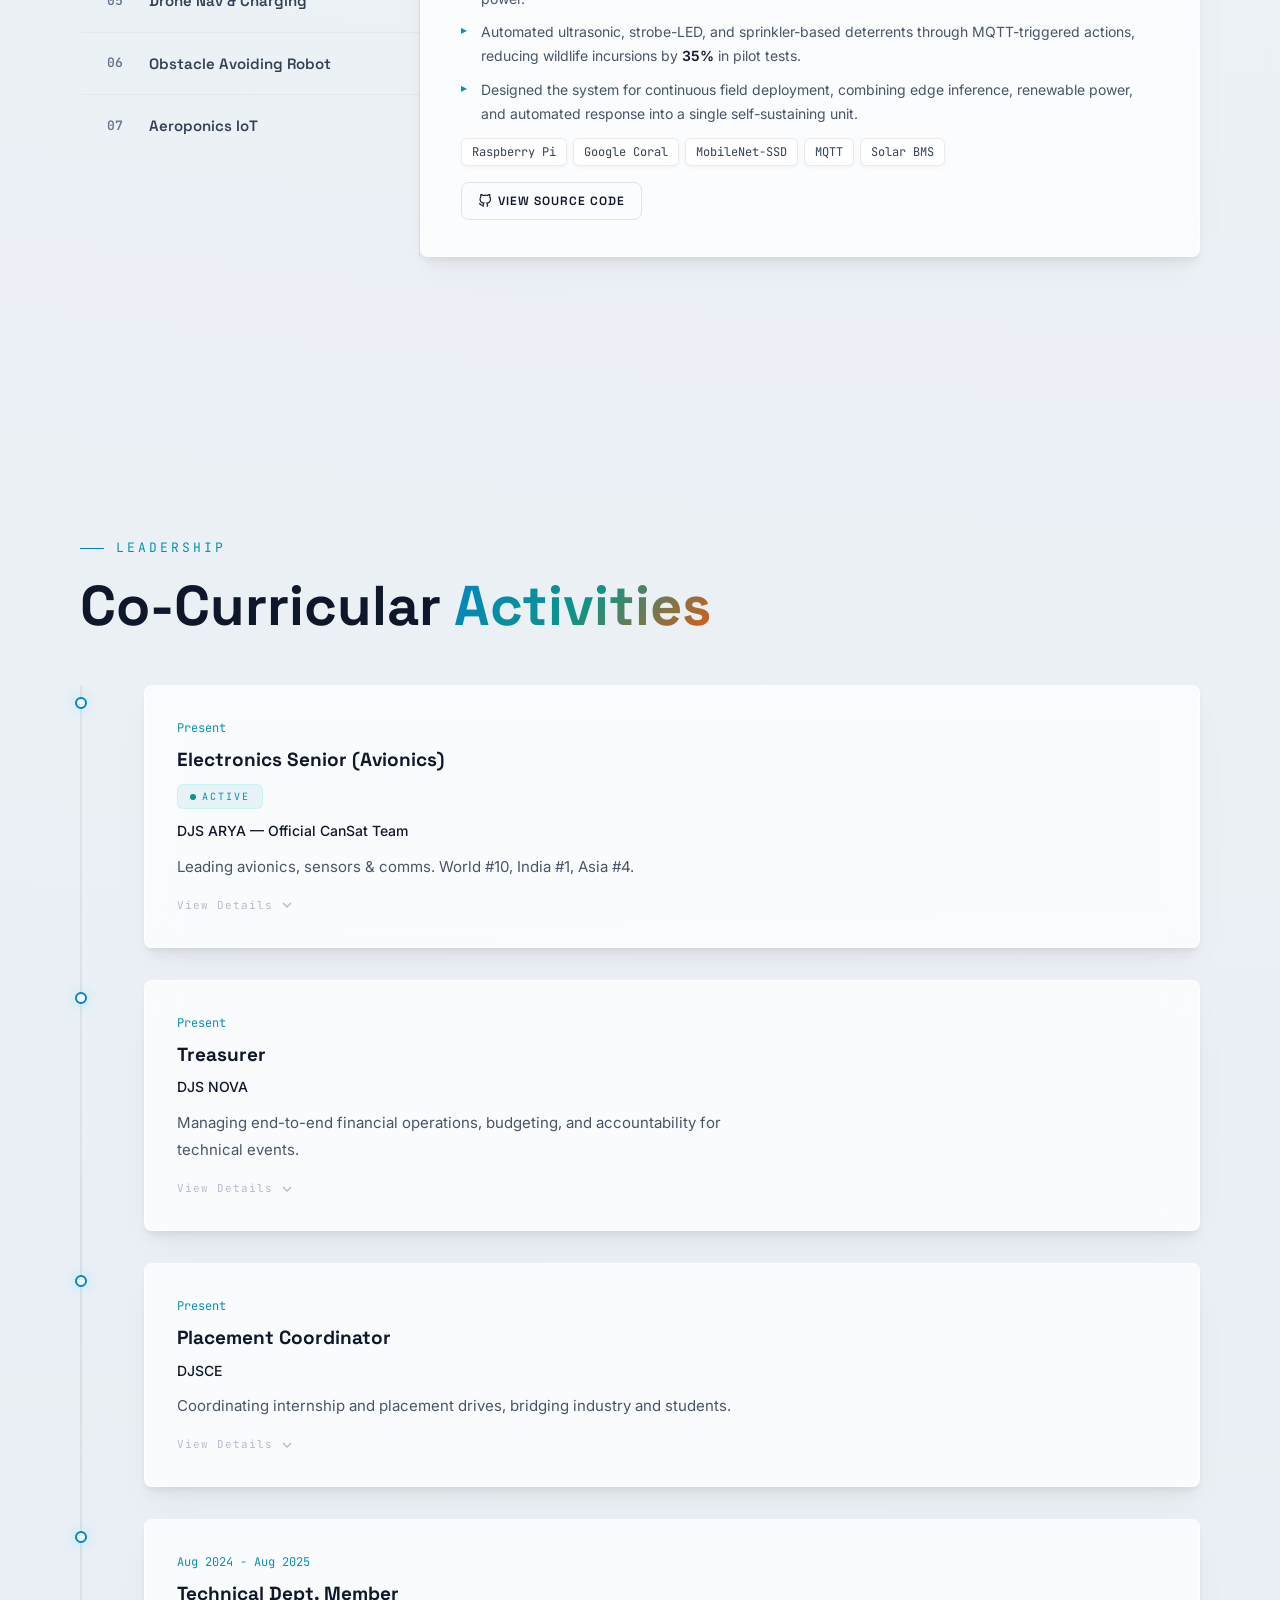
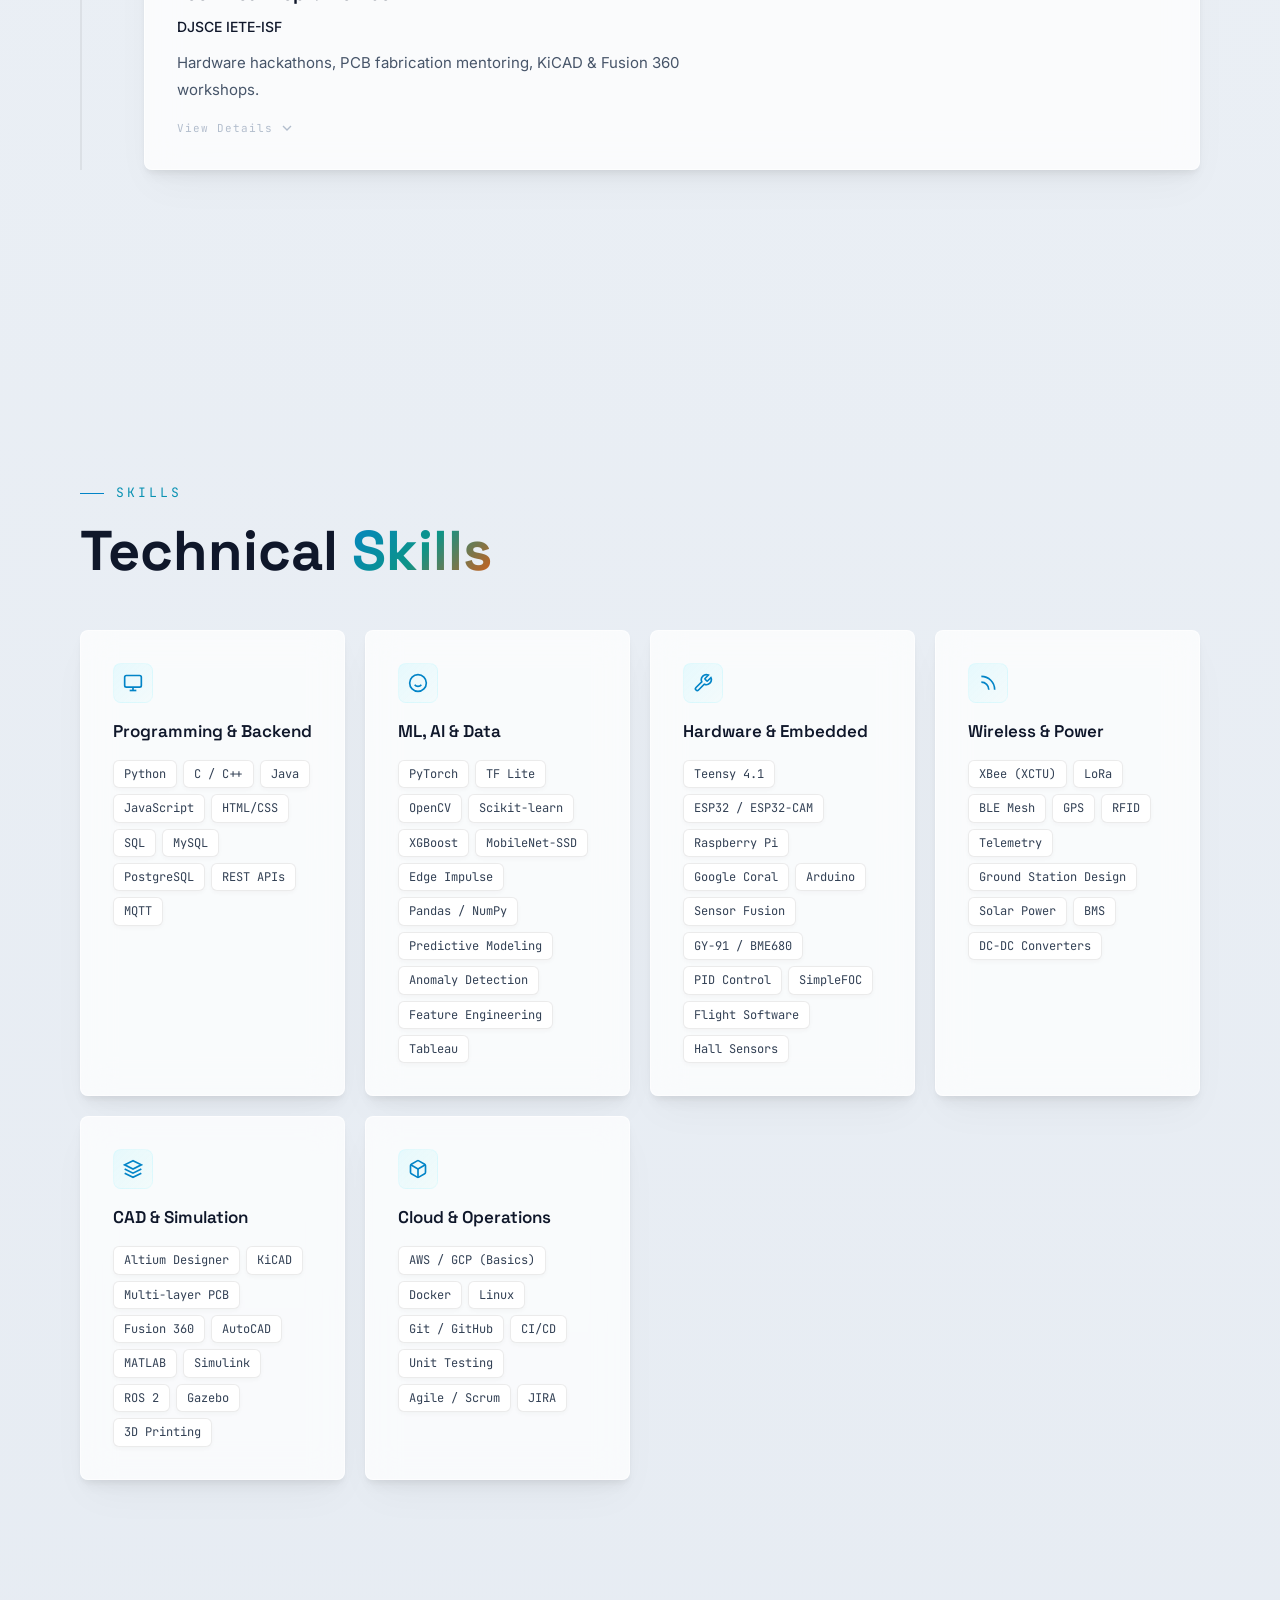
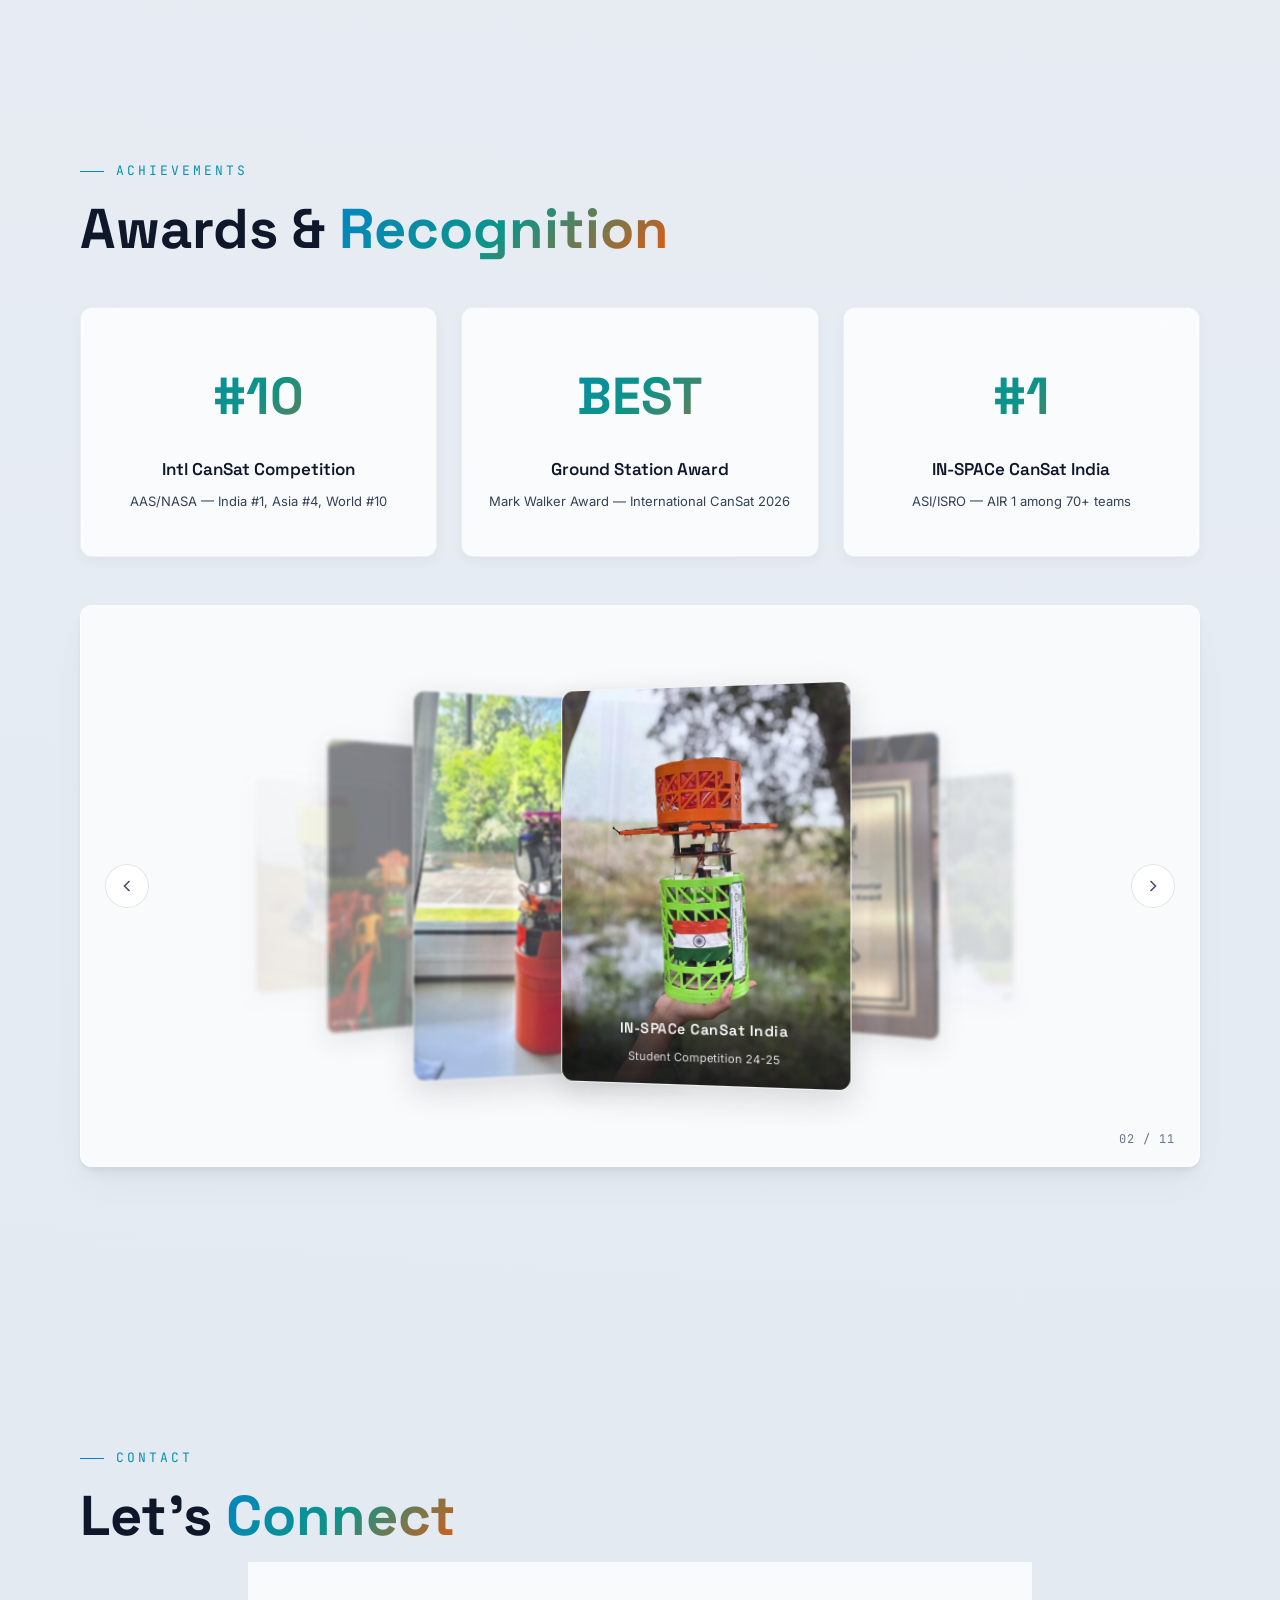
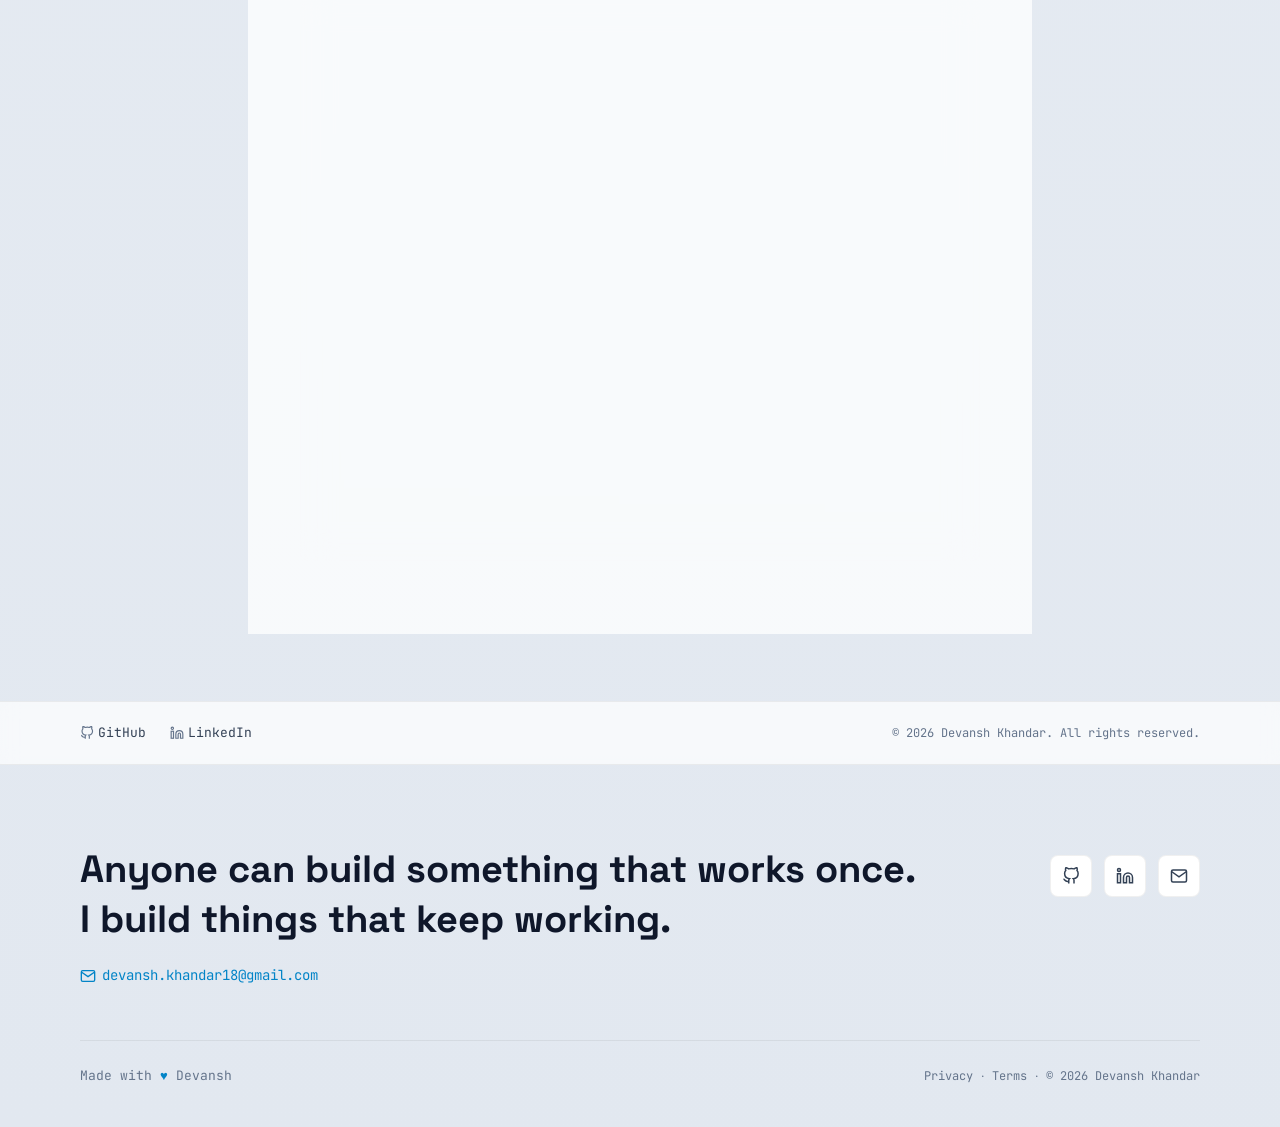
==== commit 8753d8f1: "Implement terminal-style contact form UI" ====
--- a/index.html
+++ b/index.html
@@ -747,16 +747,37 @@
             <span class="section-label reveal">Contact</span>
             <h2 class="section-title reveal delay-1">Let's <span class="gradient-text">Connect</span></h2>
             <div class="contact-card glass-card reveal delay-2">
-                <p class="body-text" style="text-align:center;max-width:500px;margin:0 auto 36px;">Interested in collaborating on robotics, embedded systems, or edge-AI? Let's build something remarkable.</p>
-                <div class="contact-links">
-                    <a href="mailto:devansh.khandar18@gmail.com" class="contact-link"><span class="contact-link-icon"><svg viewBox="0 0 24 24" fill="none" stroke="currentColor" stroke-width="2" style="width:20px;height:20px;"><path d="M4 4h16c1.1 0 2 .9 2 2v12c0 1.1-.9 2-2 2H4c-1.1 0-2-.9-2-2V6c0-1.1.9-2 2-2z"/><polyline points="22,6 12,13 2,6"/></svg></span>devansh.khandar18@gmail.com</a>
-                    <a href="https://www.linkedin.com/in/devansh-khandar-9573a521a/" target="_blank" class="contact-link"><span class="contact-link-icon"><svg viewBox="0 0 24 24" fill="none" stroke="currentColor" stroke-width="2" style="width:20px;height:20px;"><path d="M16 8a6 6 0 0 1 6 6v7h-4v-7a2 2 0 0 0-4 0v7h-4v-7a6 6 0 0 1 6-6z"/><rect x="2" y="9" width="4" height="12"/><circle cx="4" cy="4" r="2"/></svg></span>LinkedIn</a>
-                    <a href="https://github.com/devanshkhandar" target="_blank" class="contact-link"><span class="contact-link-icon"><svg viewBox="0 0 24 24" fill="none" stroke="currentColor" stroke-width="2" style="width:20px;height:20px;"><path d="M9 19c-5 1.5-5-2.5-7-3m14 6v-3.87a3.37 3.37 0 0 0-.94-2.61c3.14-.35 6.44-1.54 6.44-7A5.44 5.44 0 0 0 20 4.77 5.07 5.07 0 0 0 19.91 1S18.73.65 16 2.48a13.38 13.38 0 0 0-7 0C6.27.65 5.09 1 5.09 1A5.07 5.07 0 0 0 5 4.77a5.44 5.44 0 0 0-1.5 3.78c0 5.42 3.3 6.61 6.44 7A3.37 3.37 0 0 0 9 18.13V22"/></svg></span>GitHub</a>
-                </div>
-                <div style="text-align:center;margin-top:36px;display:flex;justify-content:center;gap:16px;flex-wrap:wrap;">
-                    <a href="mailto:devansh.khandar18@gmail.com" class="cta-button">Send a Message</a>
-                    <a href="Devansh_Resume.pdf" download class="btn-outline btn-resume"><svg viewBox="0 0 24 24" fill="none" stroke="currentColor" stroke-width="2" style="width:16px;height:16px;margin-right:6px;vertical-align:middle;"><path d="M21 15v4a2 2 0 0 1-2 2H5a2 2 0 0 1-2-2v-4"/><polyline points="7 10 12 15 17 10"/><line x1="12" y1="15" x2="12" y2="3"/></svg>Resume</a>
-                    <a href="https://drive.google.com/drive/folders/1wqJOQzIAMGZxPzpxnPG8Qfxp93nVoXsx?usp=drive_link" target="_blank" class="btn-outline">View Certificates</a>
+                <div class="terminal-form">
+                    <div class="form-header">
+                        <span class="form-title">OPEN CHANNEL</span>
+                        <span class="form-status">READY TO TRANSMIT</span>
+                    </div>
+                    <form id="contactForm" onsubmit="event.preventDefault(); const n = document.getElementById('senderName').value; const m = document.getElementById('senderMessage').value; window.location.href = 'mailto:devansh.khandar18@gmail.com?subject=New Contact from ' + encodeURIComponent(n) + '&body=' + encodeURIComponent(m); return false;">
+                        <div class="form-row">
+                            <div class="form-group">
+                                <label for="senderName">NAME</label>
+                                <input type="text" id="senderName" placeholder="Your name" required>
+                            </div>
+                            <div class="form-group">
+                                <label for="senderEmail">EMAIL</label>
+                                <input type="email" id="senderEmail" placeholder="you@company.com" required>
+                            </div>
+                        </div>
+                        <div class="form-group">
+                            <label for="senderMessage">MESSAGE</label>
+                            <textarea id="senderMessage" rows="4" placeholder="Tell me what we can build." required></textarea>
+                        </div>
+                        <div class="form-footer">
+                            <button type="submit" class="cta-button transmit-btn">TRANSMIT MESSAGE&rarr;</button>
+                            <span class="form-disclaimer">Opens your email client. No data is stored on a server.</span>
+                        </div>
+                    </form>
+                </div>
+                
+                <div style="text-align:center;margin-top:48px;display:flex;justify-content:center;gap:16px;flex-wrap:wrap;">
+                    <a href="mailto:devansh.khandar18@gmail.com" class="cta-button">SEND A MESSAGE</a>
+                    <a href="Devansh_Resume.pdf" download class="btn-outline btn-resume"><svg viewBox="0 0 24 24" fill="none" stroke="currentColor" stroke-width="2" style="width:16px;height:16px;margin-right:6px;vertical-align:middle;"><path d="M21 15v4a2 2 0 0 1-2 2H5a2 2 0 0 1-2-2v-4"/><polyline points="7 10 12 15 17 10"/><line x1="12" y1="15" x2="12" y2="3"/></svg>RESUME</a>
+                    <a href="https://drive.google.com/drive/folders/1wqJOQzIAMGZxPzpxnPG8Qfxp93nVoXsx?usp=drive_link" target="_blank" class="btn-outline">VIEW CERTIFICATES</a>
                 </div>
 
             </div>
--- a/style.css
+++ b/style.css
@@ -1490,3 +1490,102 @@
     height: 40px;
   }
 }
+
+/* ============================================================
+   TERMINAL CONTACT FORM
+   ============================================================ */
+.terminal-form {
+  background: rgba(15, 23, 42, 0.4);
+  border: 1px solid rgba(255, 255, 255, 0.05);
+  border-radius: 8px;
+  padding: 32px;
+  text-align: left;
+  font-family: var(--font-mono);
+  box-shadow: inset 0 0 20px rgba(0, 0, 0, 0.2);
+}
+.form-header {
+  display: flex;
+  justify-content: space-between;
+  margin-bottom: 24px;
+  font-size: 11px;
+  letter-spacing: 2px;
+}
+.form-title {
+  color: var(--accent-cyan);
+}
+.form-status {
+  color: var(--text-muted);
+}
+.form-row {
+  display: grid;
+  grid-template-columns: 1fr 1fr;
+  gap: 20px;
+  margin-bottom: 20px;
+}
+@media (max-width: 640px) {
+  .form-row {
+    grid-template-columns: 1fr;
+  }
+}
+.form-group label {
+  display: block;
+  font-size: 10px;
+  letter-spacing: 2px;
+  color: var(--text-muted);
+  margin-bottom: 8px;
+}
+.form-group input,
+.form-group textarea {
+  width: 100%;
+  background: rgba(0, 0, 0, 0.2);
+  border: 1px solid rgba(255, 255, 255, 0.05);
+  border-radius: 6px;
+  padding: 14px 16px;
+  color: var(--text-primary);
+  font-family: var(--font-sans);
+  font-size: 14px;
+  transition: border-color 0.3s ease, box-shadow 0.3s ease;
+  box-sizing: border-box;
+}
+.form-group input:focus,
+.form-group textarea:focus {
+  outline: none;
+  border-color: rgba(0, 229, 255, 0.4);
+  box-shadow: 0 0 10px rgba(0, 229, 255, 0.1);
+}
+.form-footer {
+  display: flex;
+  align-items: center;
+  gap: 24px;
+  margin-top: 24px;
+}
+.transmit-btn {
+  font-family: var(--font-mono);
+  font-size: 12px;
+  letter-spacing: 1px;
+  padding: 12px 24px;
+  border: none;
+  cursor: pointer;
+}
+.form-disclaimer {
+  font-size: 10px;
+  color: var(--text-muted);
+}
+@media (max-width: 640px) {
+  .form-footer {
+    flex-direction: column;
+    align-items: flex-start;
+    gap: 12px;
+  }
+}
+body.light-theme .terminal-form {
+  background: rgba(255, 255, 255, 0.5);
+  border-color: rgba(0, 0, 0, 0.05);
+  box-shadow: inset 0 0 20px rgba(0, 0, 0, 0.02);
+}
+body.light-theme .form-group input,
+body.light-theme .form-group textarea {
+  background: rgba(255, 255, 255, 0.8);
+  border-color: rgba(0, 0, 0, 0.1);
+  color: var(--bg-primary);
+}
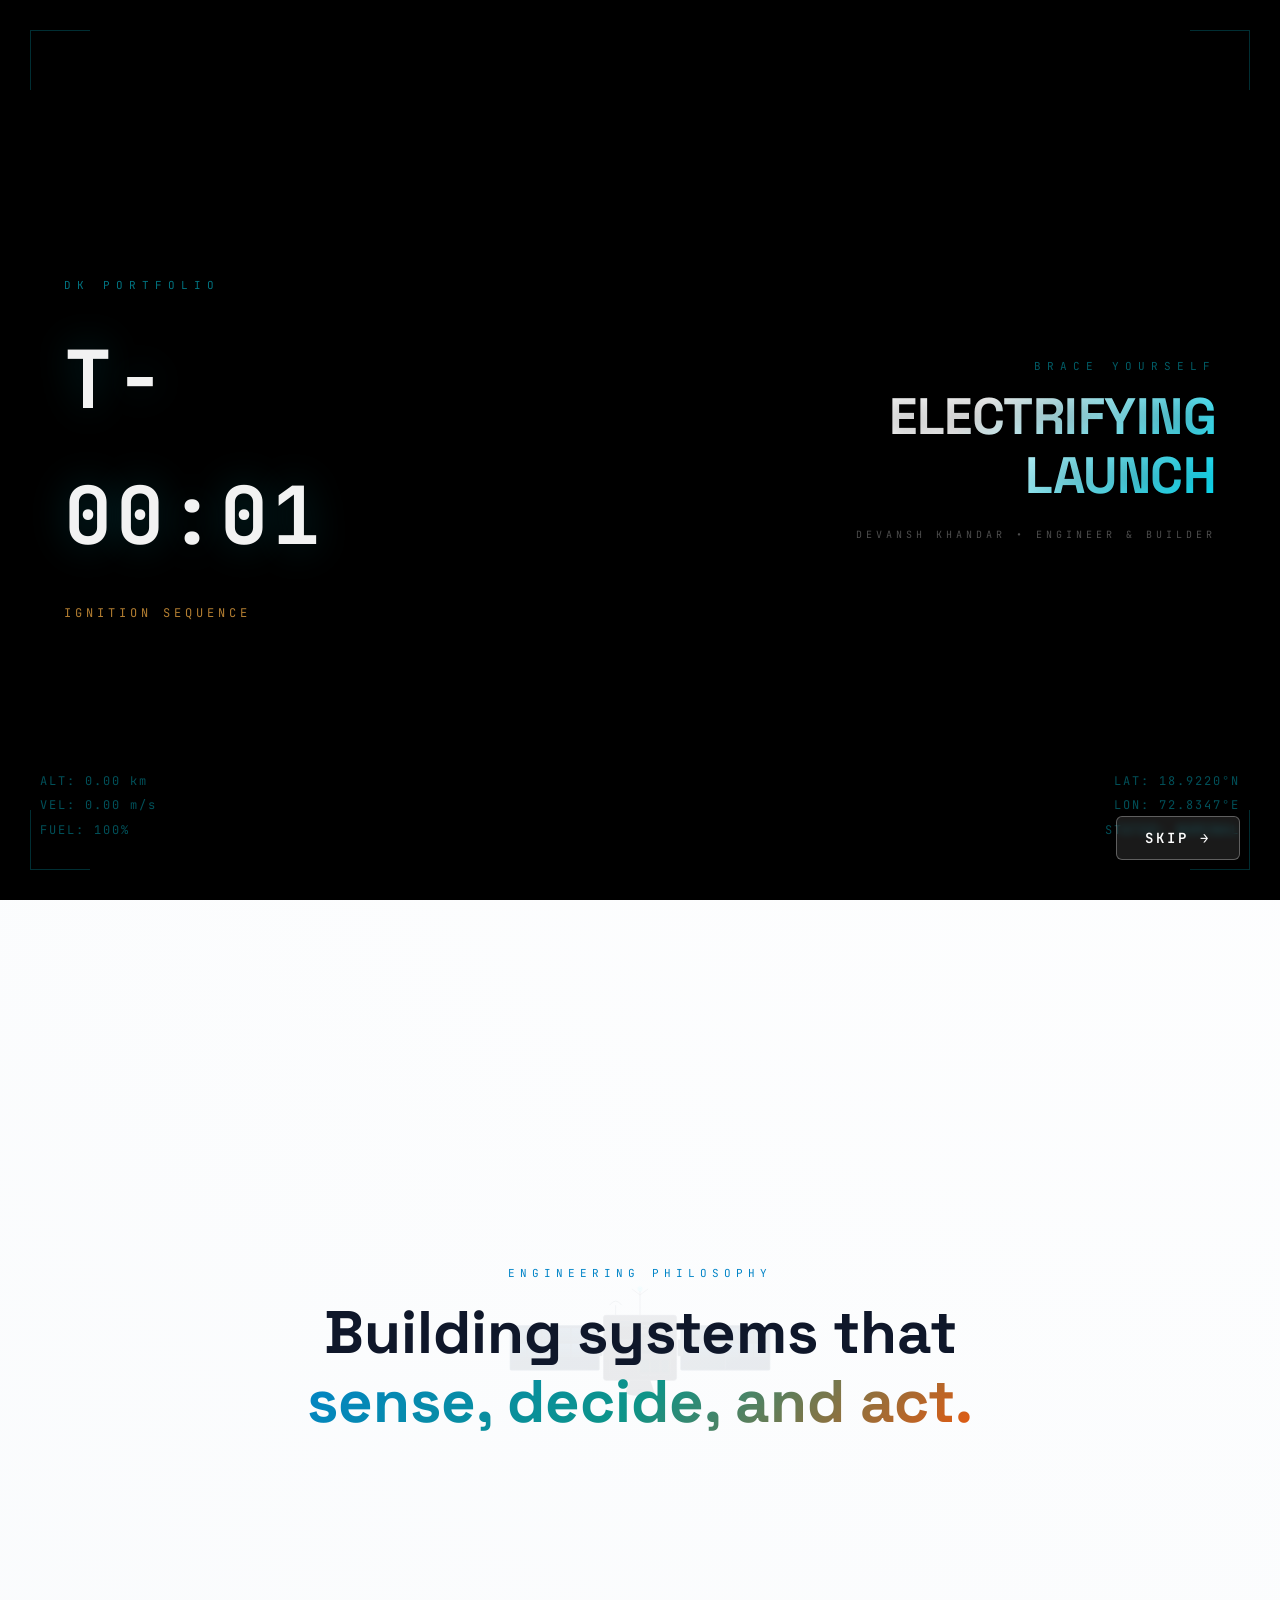
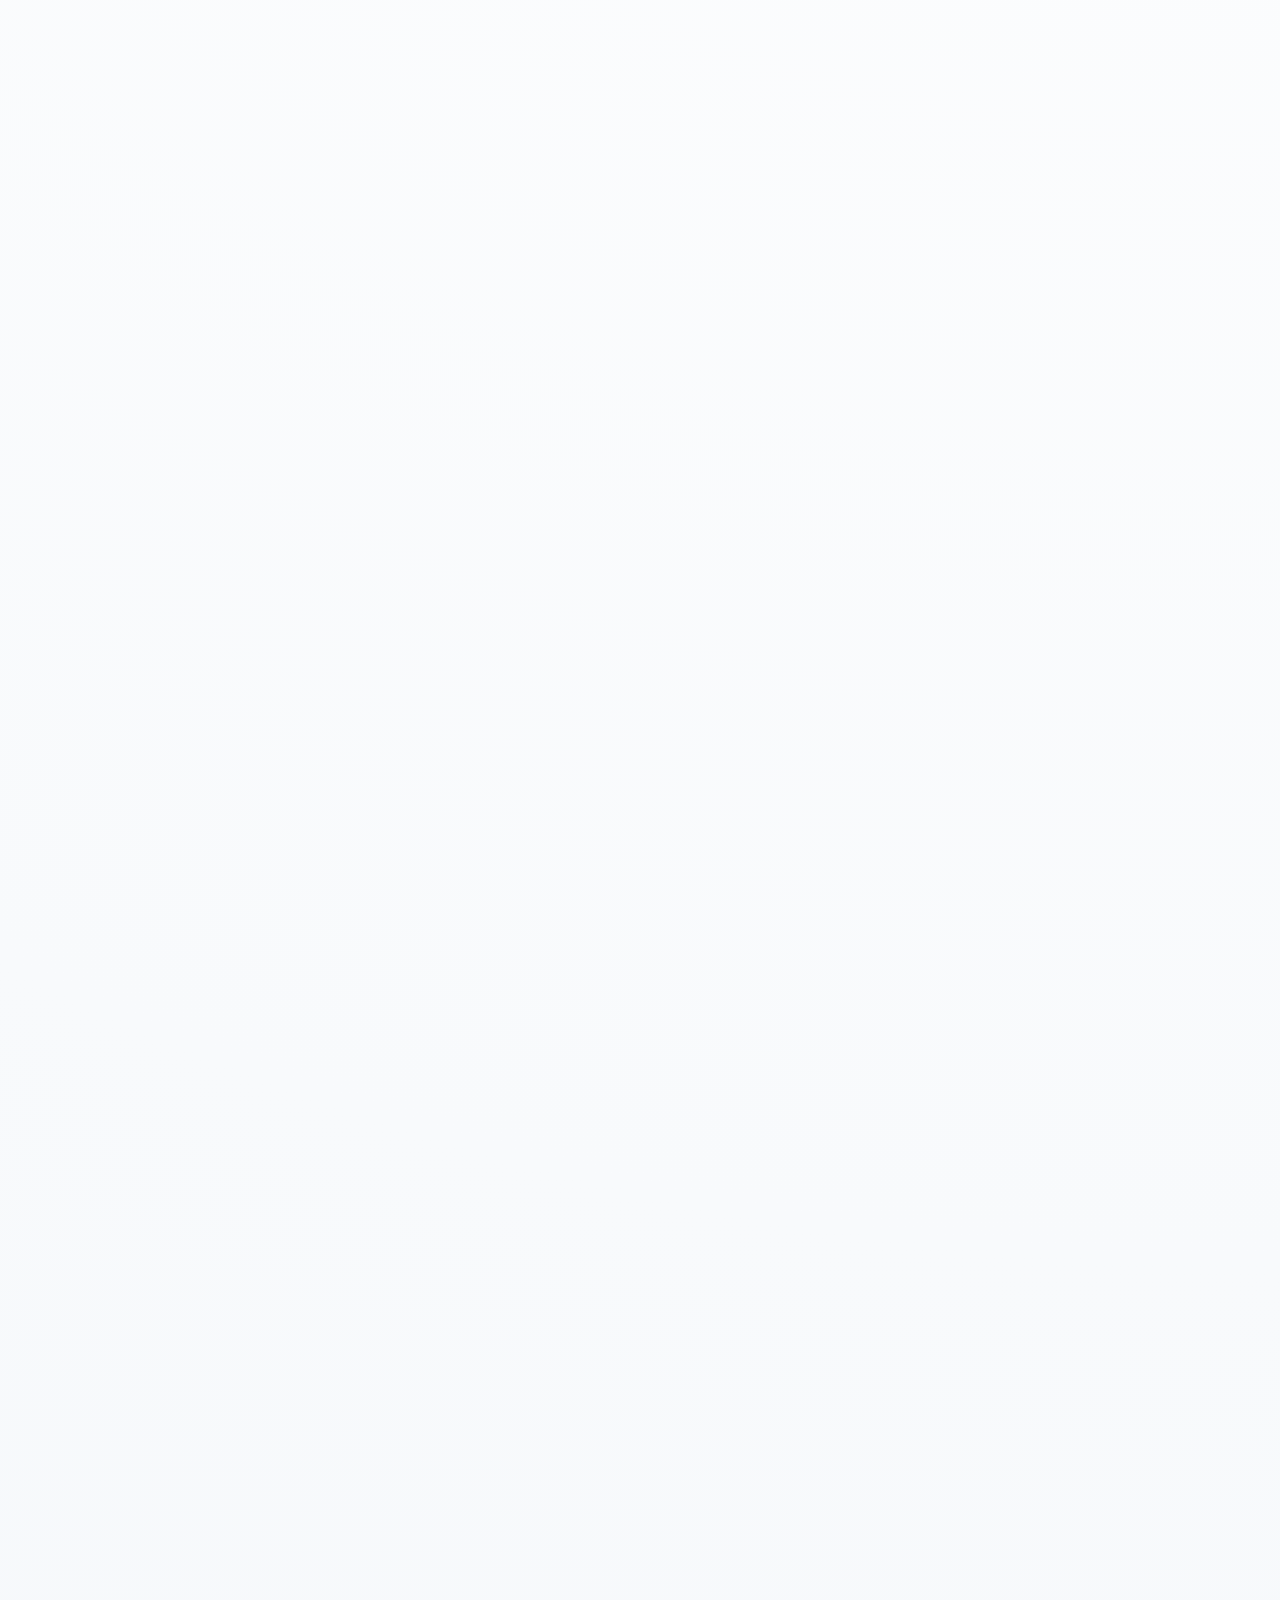
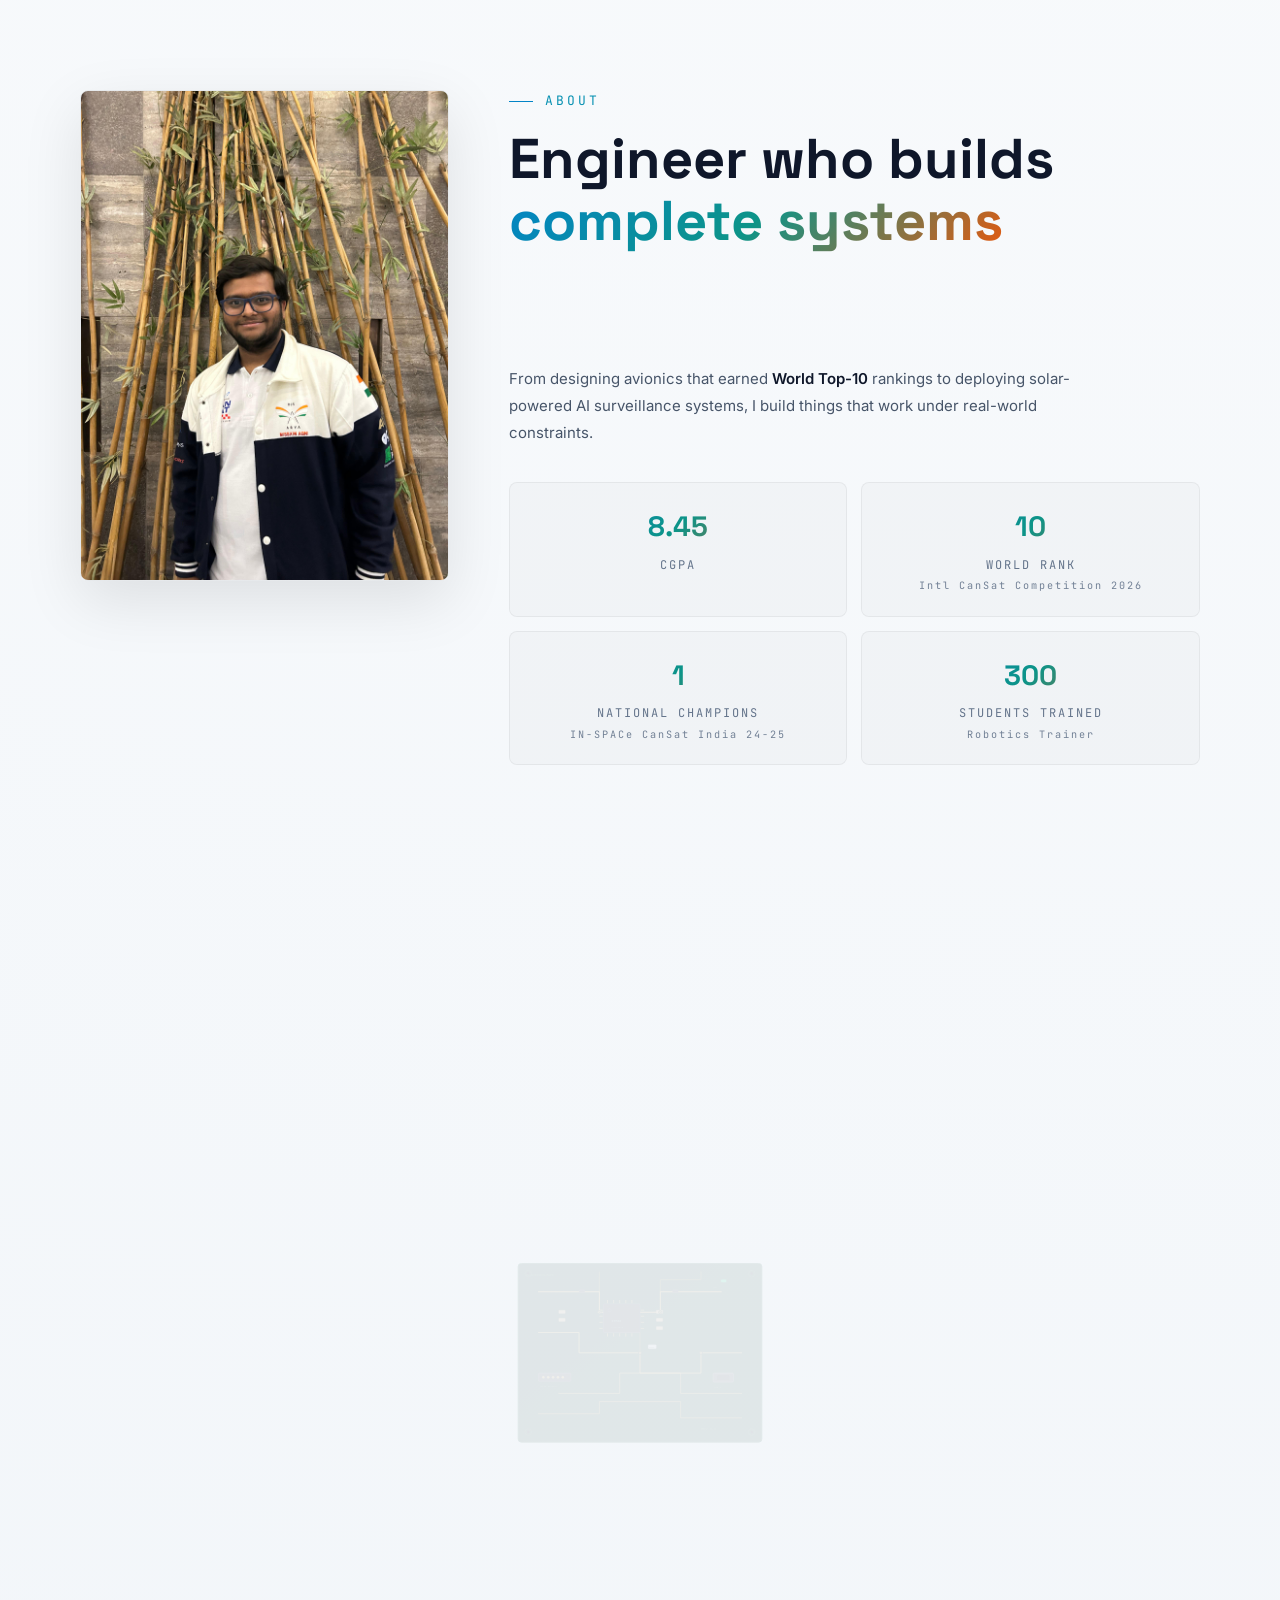
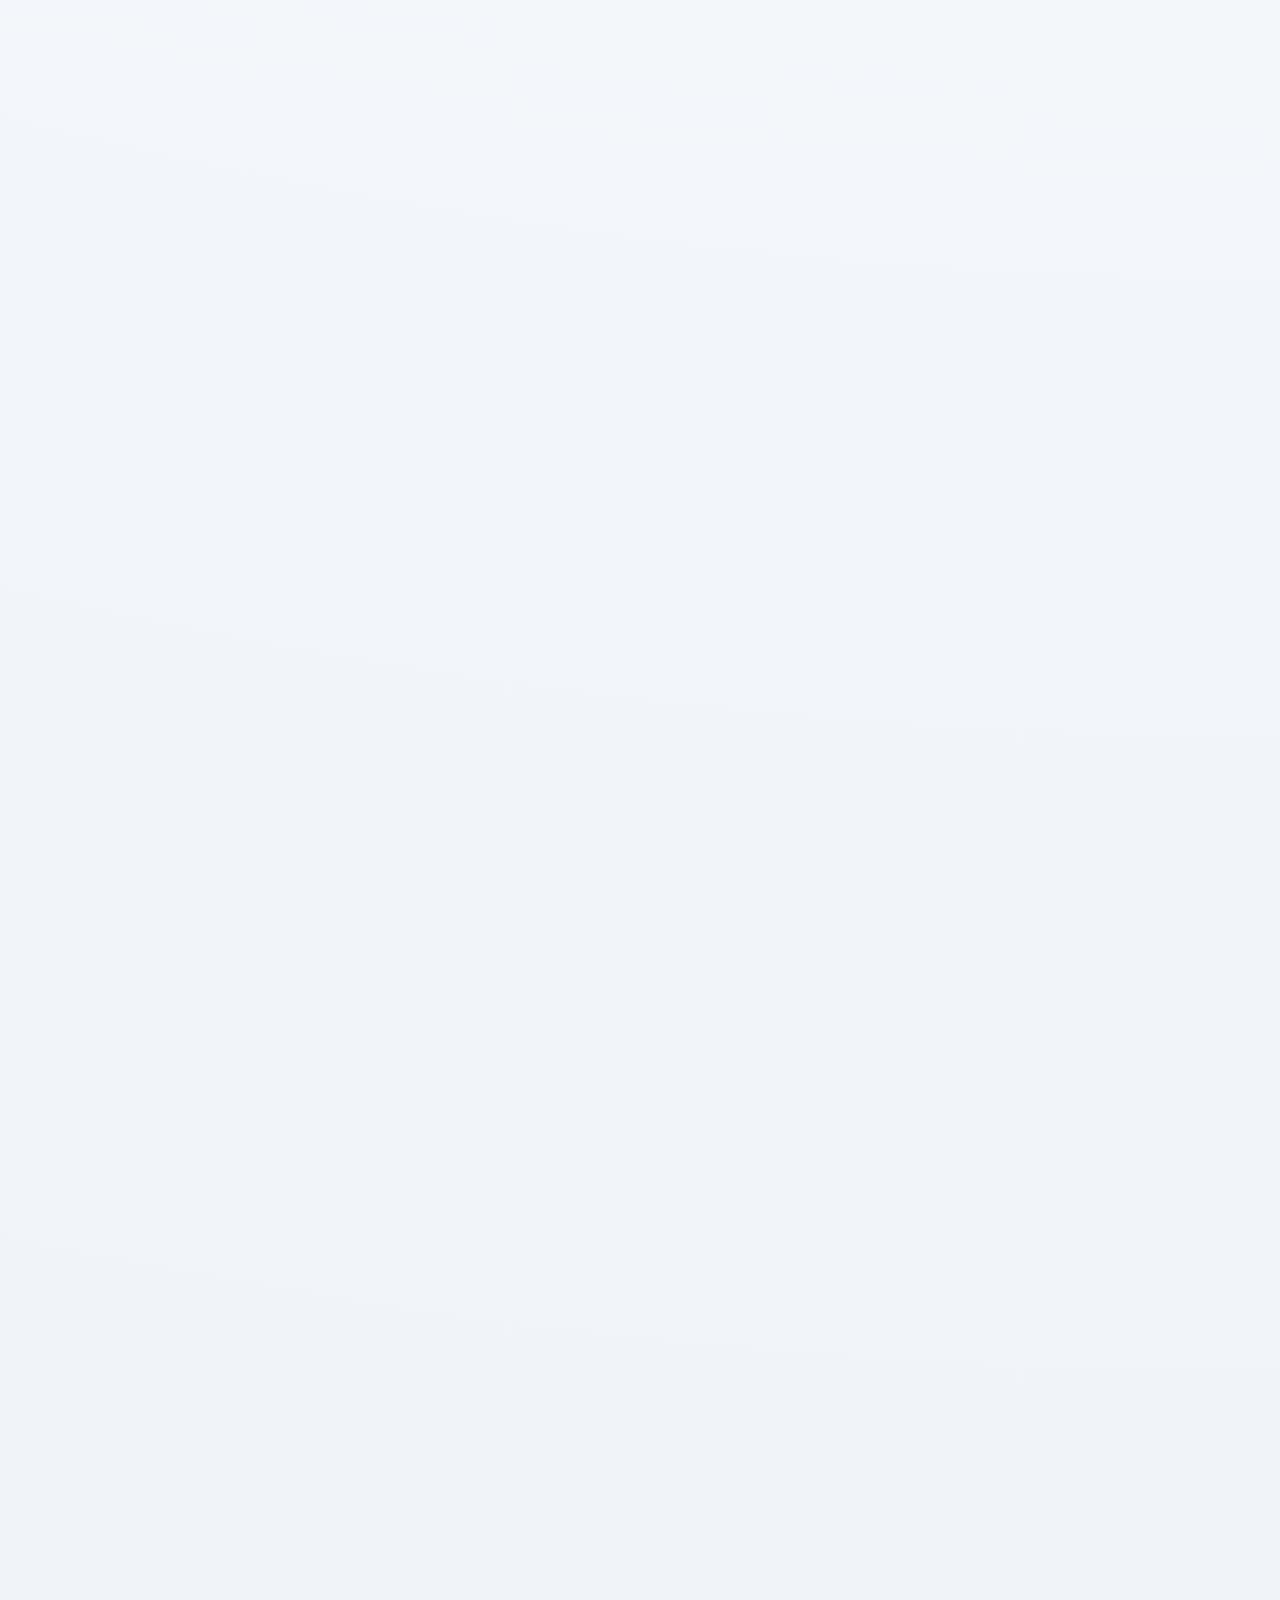
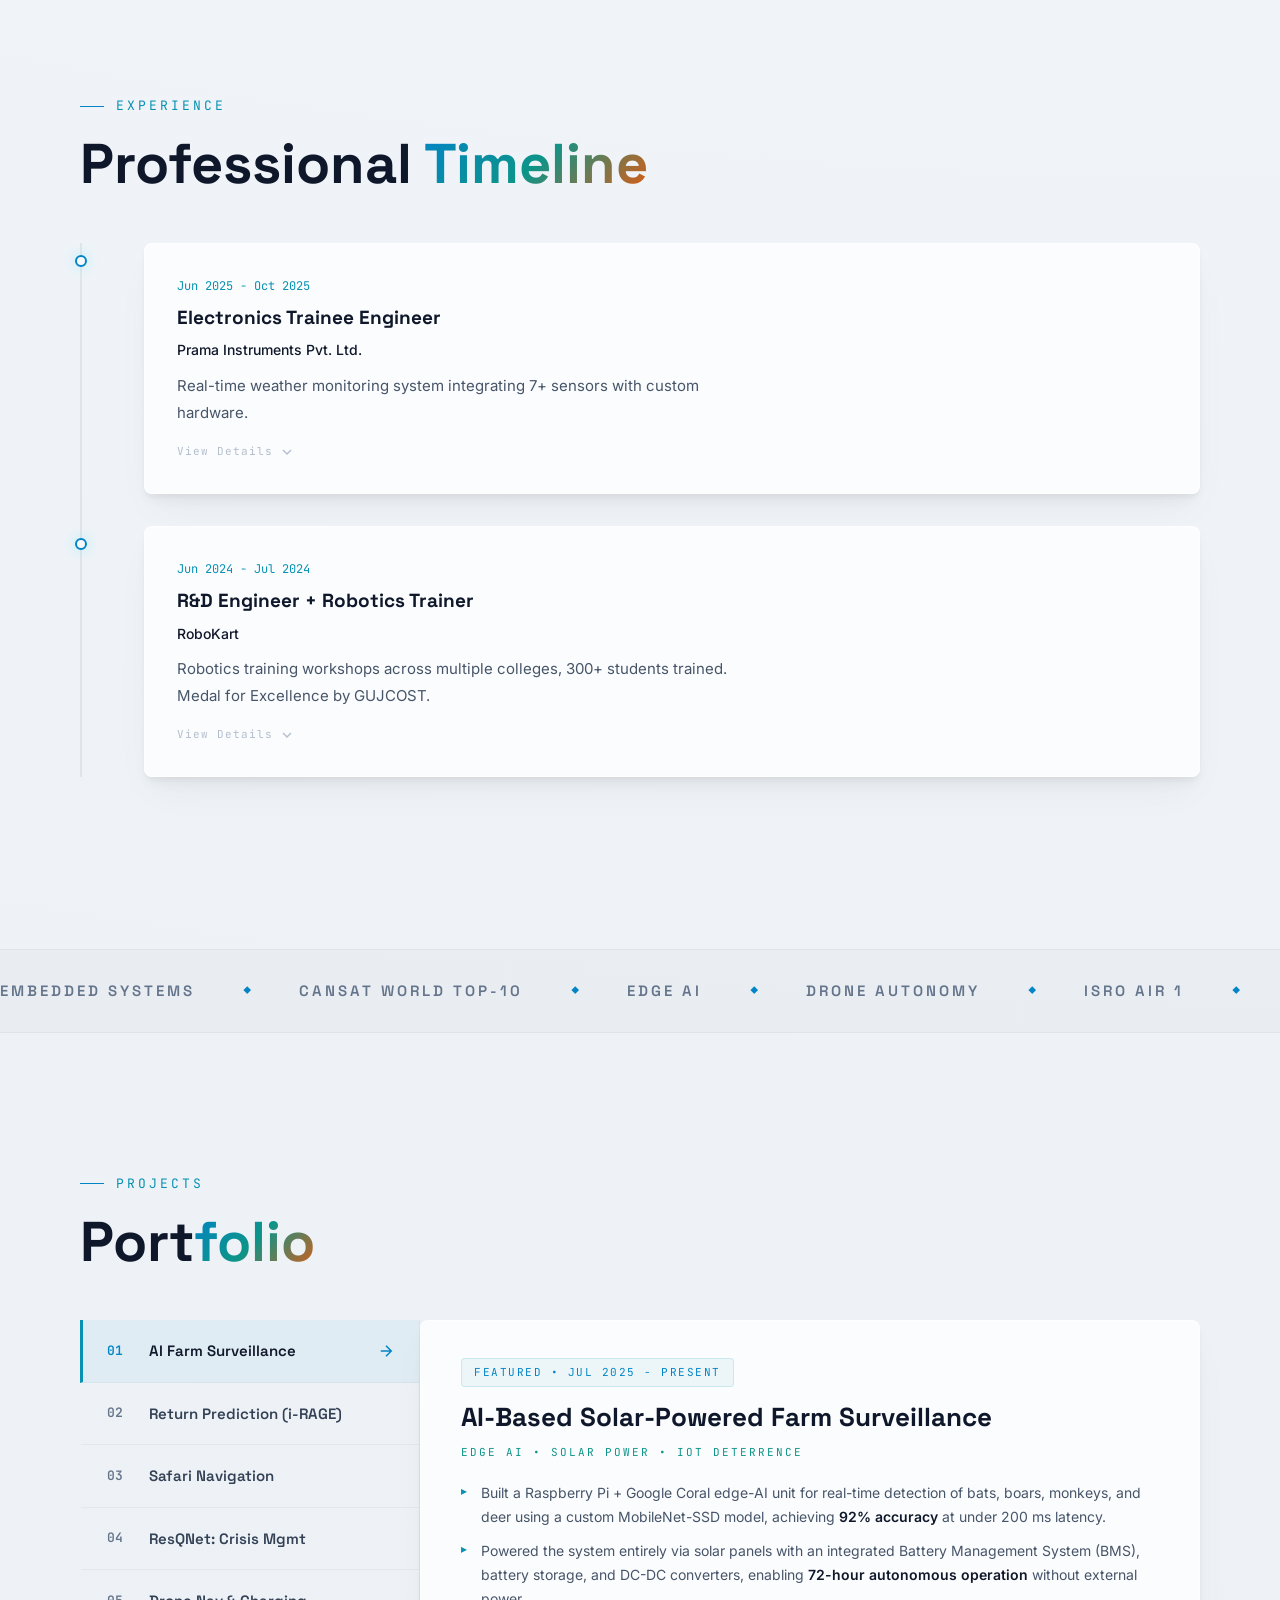
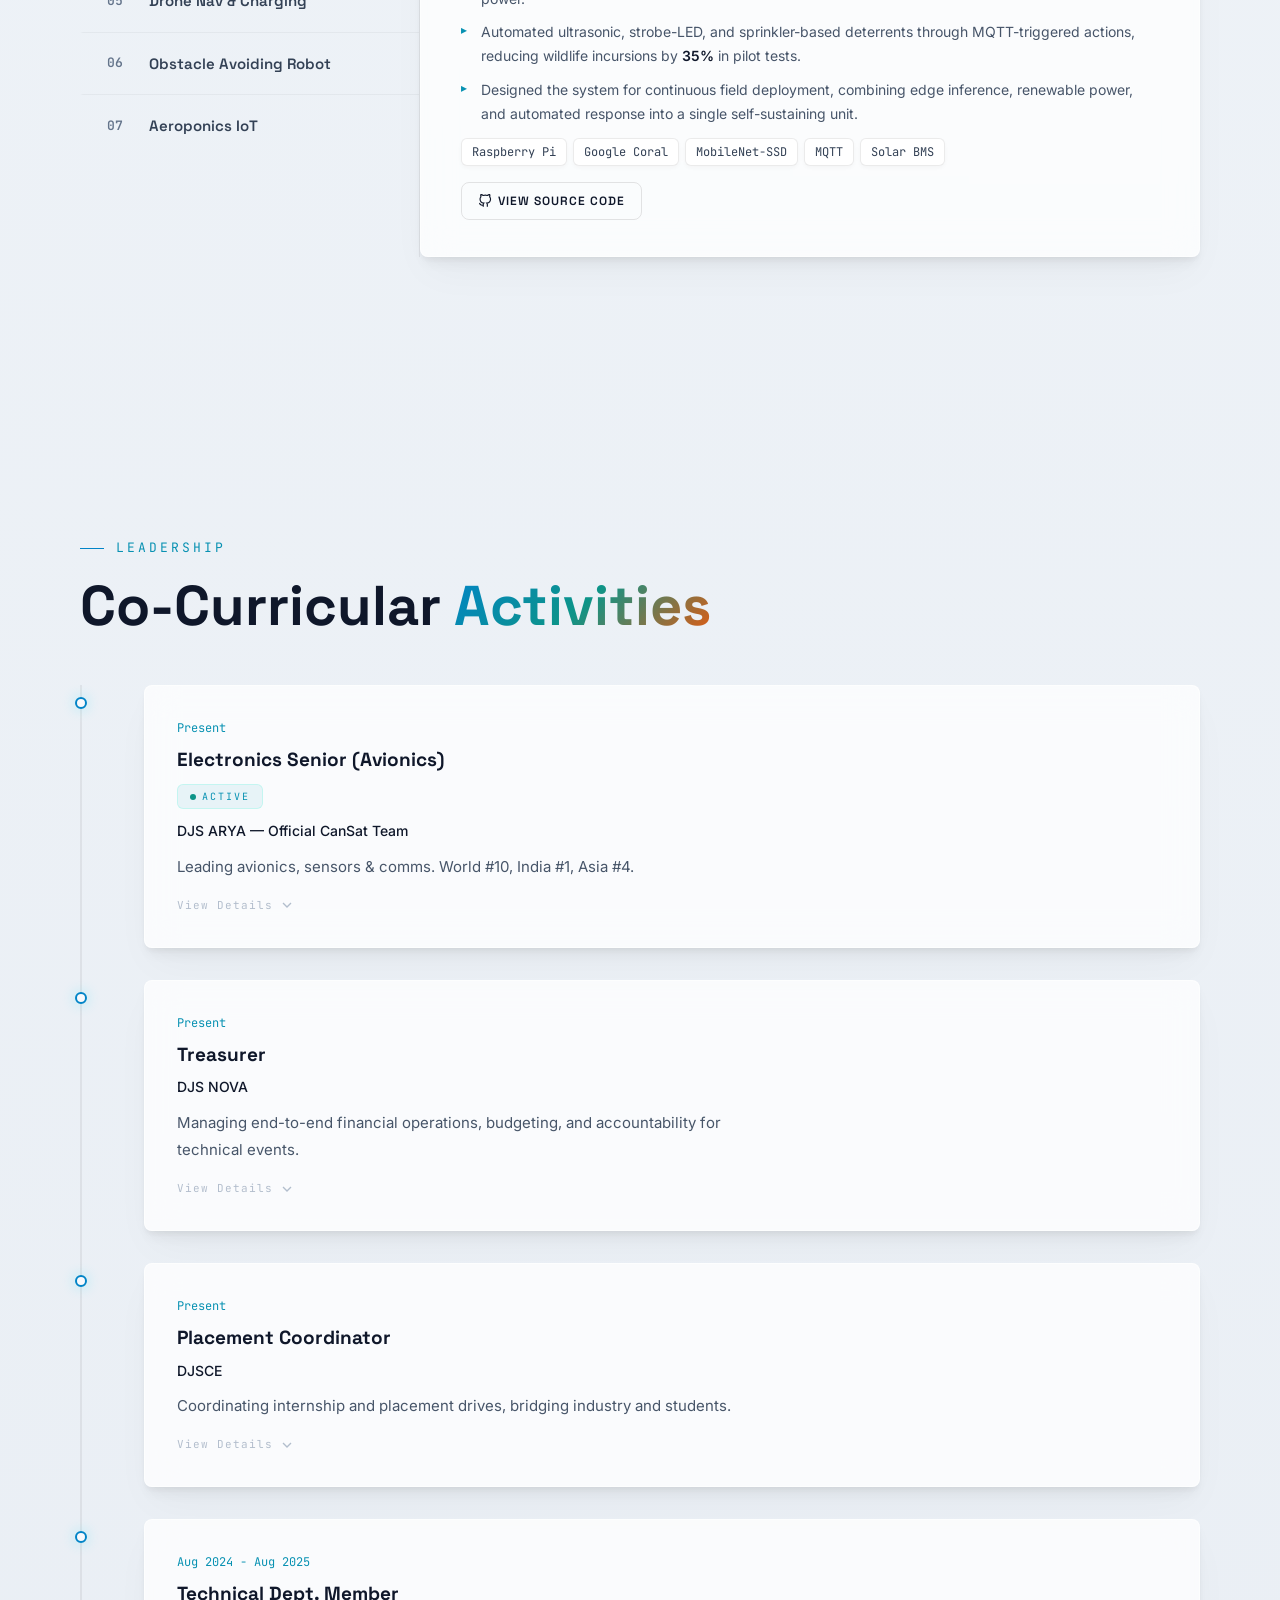
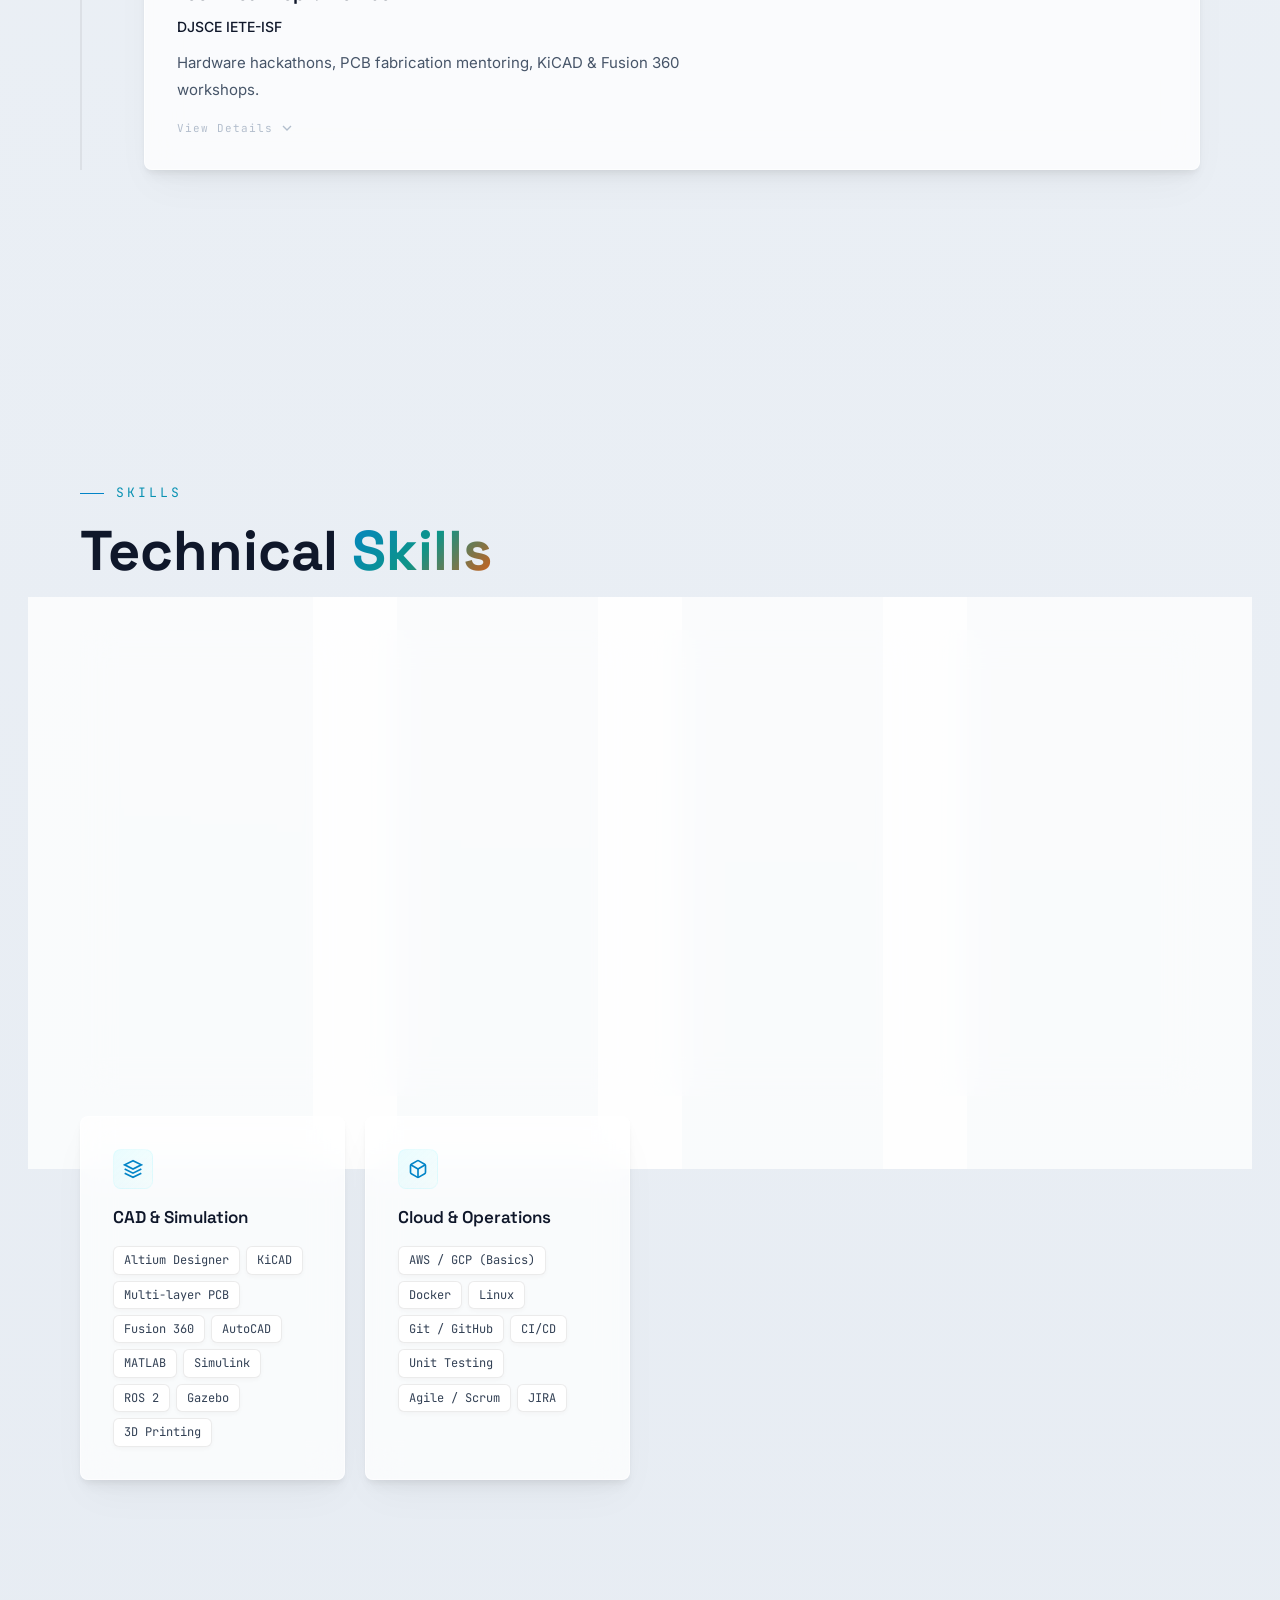
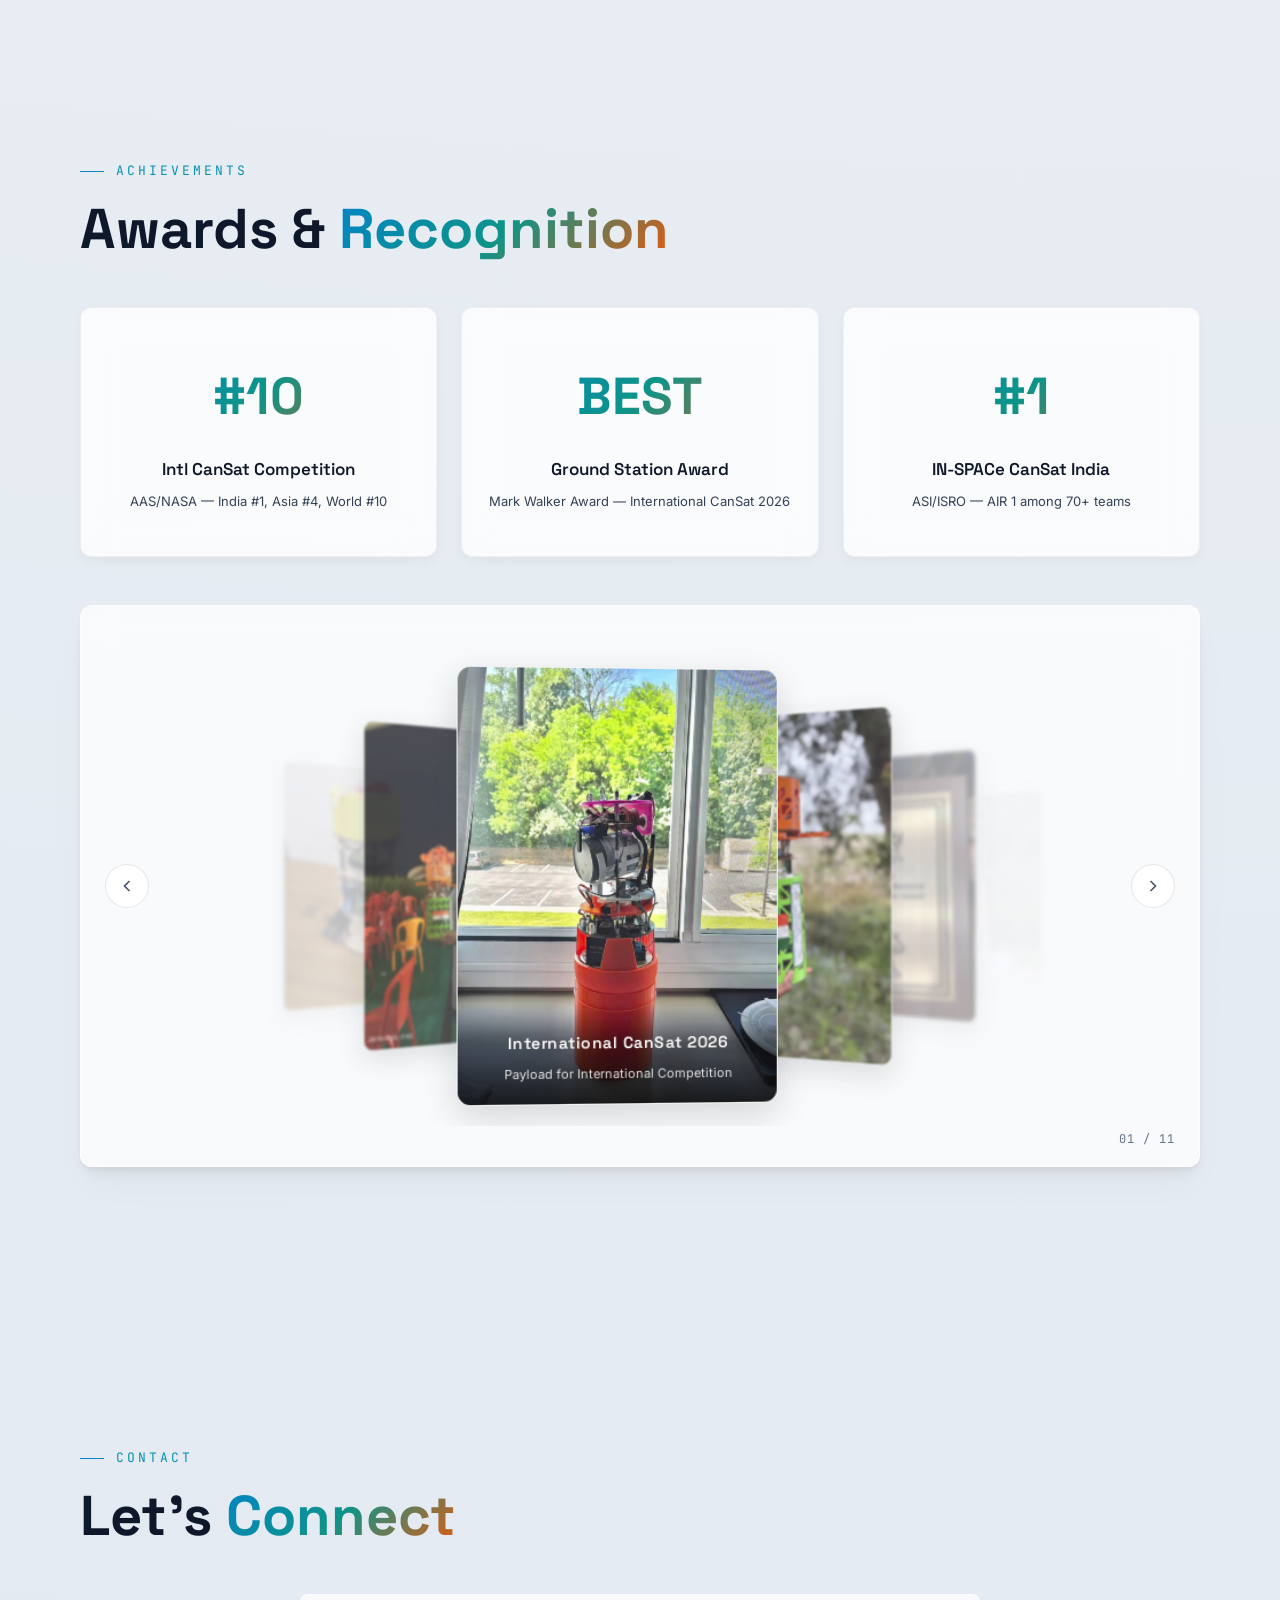
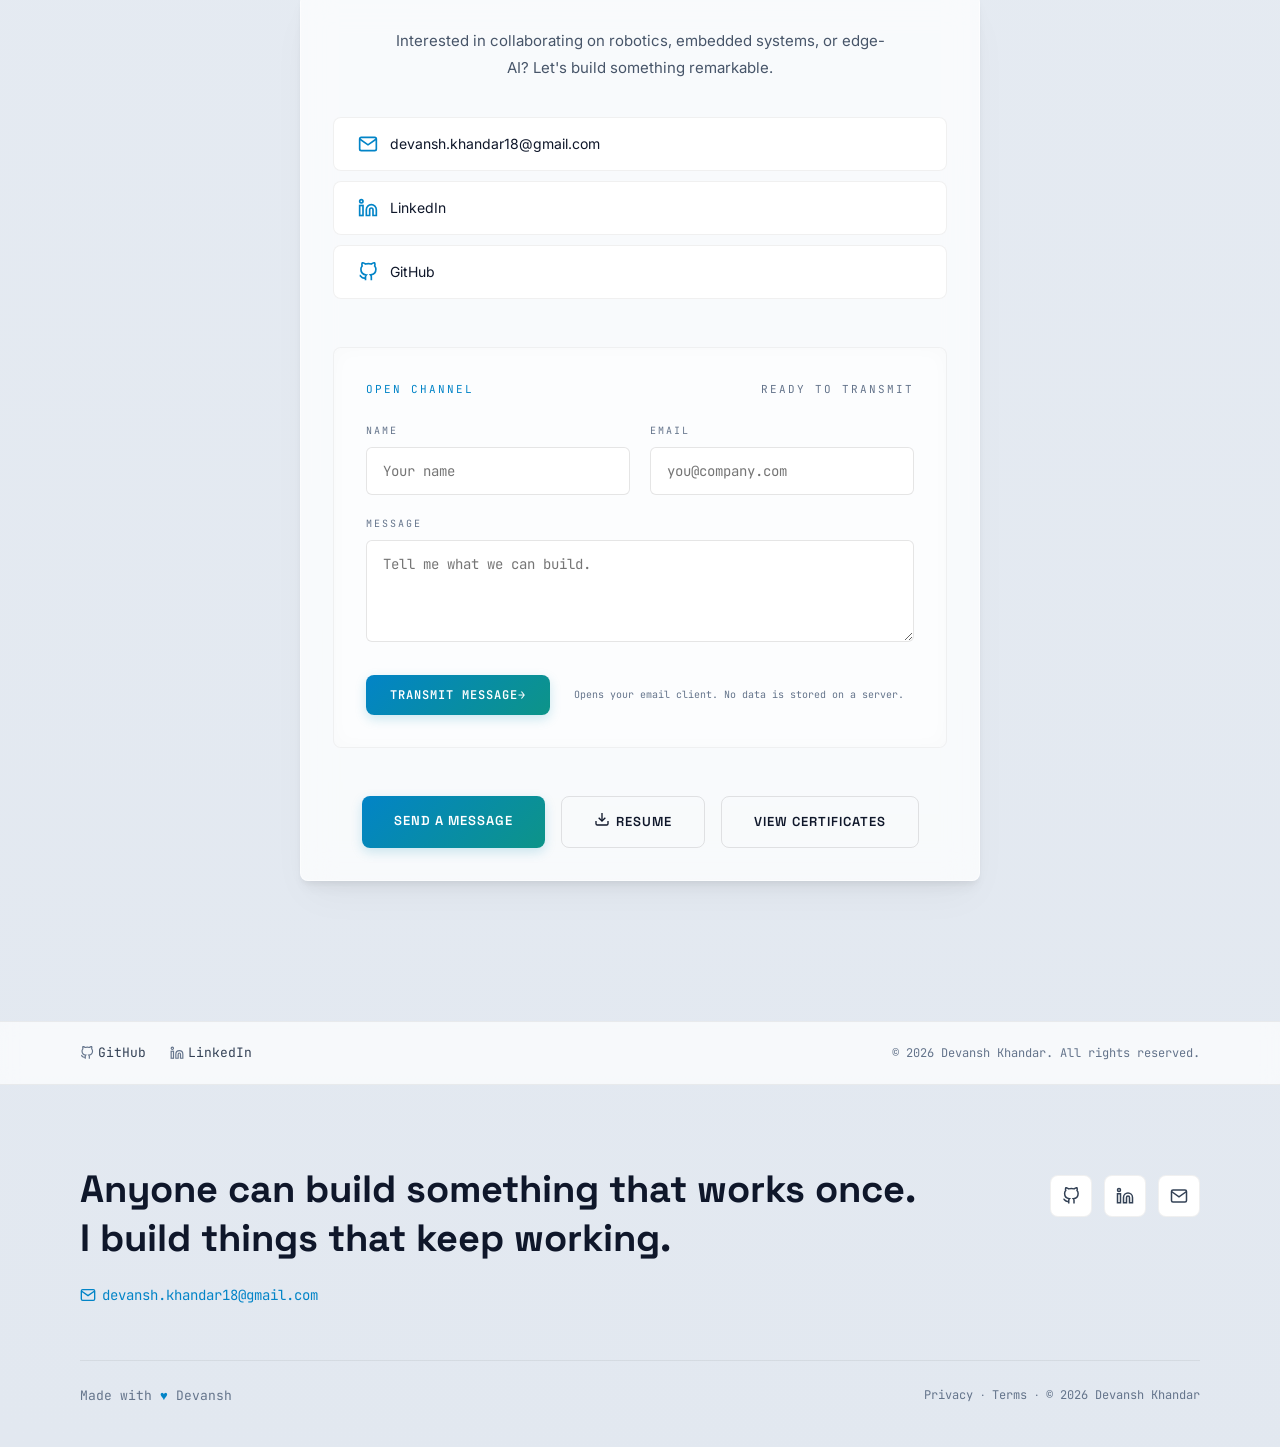
==== commit 5ea4b65b: "Restore social links and text above the terminal form" ====
--- a/index.html
+++ b/index.html
@@ -747,6 +747,12 @@
             <span class="section-label reveal">Contact</span>
             <h2 class="section-title reveal delay-1">Let's <span class="gradient-text">Connect</span></h2>
             <div class="contact-card glass-card reveal delay-2">
+                <p class="body-text" style="text-align:center;max-width:500px;margin:0 auto 36px;">Interested in collaborating on robotics, embedded systems, or edge-AI? Let's build something remarkable.</p>
+                <div class="contact-links" style="margin-bottom:48px;">
+                    <a href="mailto:devansh.khandar18@gmail.com" class="contact-link"><span class="contact-link-icon"><svg viewBox="0 0 24 24" fill="none" stroke="currentColor" stroke-width="2" style="width:20px;height:20px;"><path d="M4 4h16c1.1 0 2 .9 2 2v12c0 1.1-.9 2-2 2H4c-1.1 0-2-.9-2-2V6c0-1.1.9-2 2-2z"/><polyline points="22,6 12,13 2,6"/></svg></span>devansh.khandar18@gmail.com</a>
+                    <a href="https://www.linkedin.com/in/devansh-khandar-9573a521a/" target="_blank" class="contact-link"><span class="contact-link-icon"><svg viewBox="0 0 24 24" fill="none" stroke="currentColor" stroke-width="2" style="width:20px;height:20px;"><path d="M16 8a6 6 0 0 1 6 6v7h-4v-7a2 2 0 0 0-4 0v7h-4v-7a6 6 0 0 1 6-6z"/><rect x="2" y="9" width="4" height="12"/><circle cx="4" cy="4" r="2"/></svg></span>LinkedIn</a>
+                    <a href="https://github.com/devanshkhandar" target="_blank" class="contact-link"><span class="contact-link-icon"><svg viewBox="0 0 24 24" fill="none" stroke="currentColor" stroke-width="2" style="width:20px;height:20px;"><path d="M9 19c-5 1.5-5-2.5-7-3m14 6v-3.87a3.37 3.37 0 0 0-.94-2.61c3.14-.35 6.44-1.54 6.44-7A5.44 5.44 0 0 0 20 4.77 5.07 5.07 0 0 0 19.91 1S18.73.65 16 2.48a13.38 13.38 0 0 0-7 0C6.27.65 5.09 1 5.09 1A5.07 5.07 0 0 0 5 4.77a5.44 5.44 0 0 0-1.5 3.78c0 5.42 3.3 6.61 6.44 7A3.37 3.37 0 0 0 9 18.13V22"/></svg></span>GitHub</a>
+                </div>
                 <div class="terminal-form">
                     <div class="form-header">
                         <span class="form-title">OPEN CHANNEL</span>
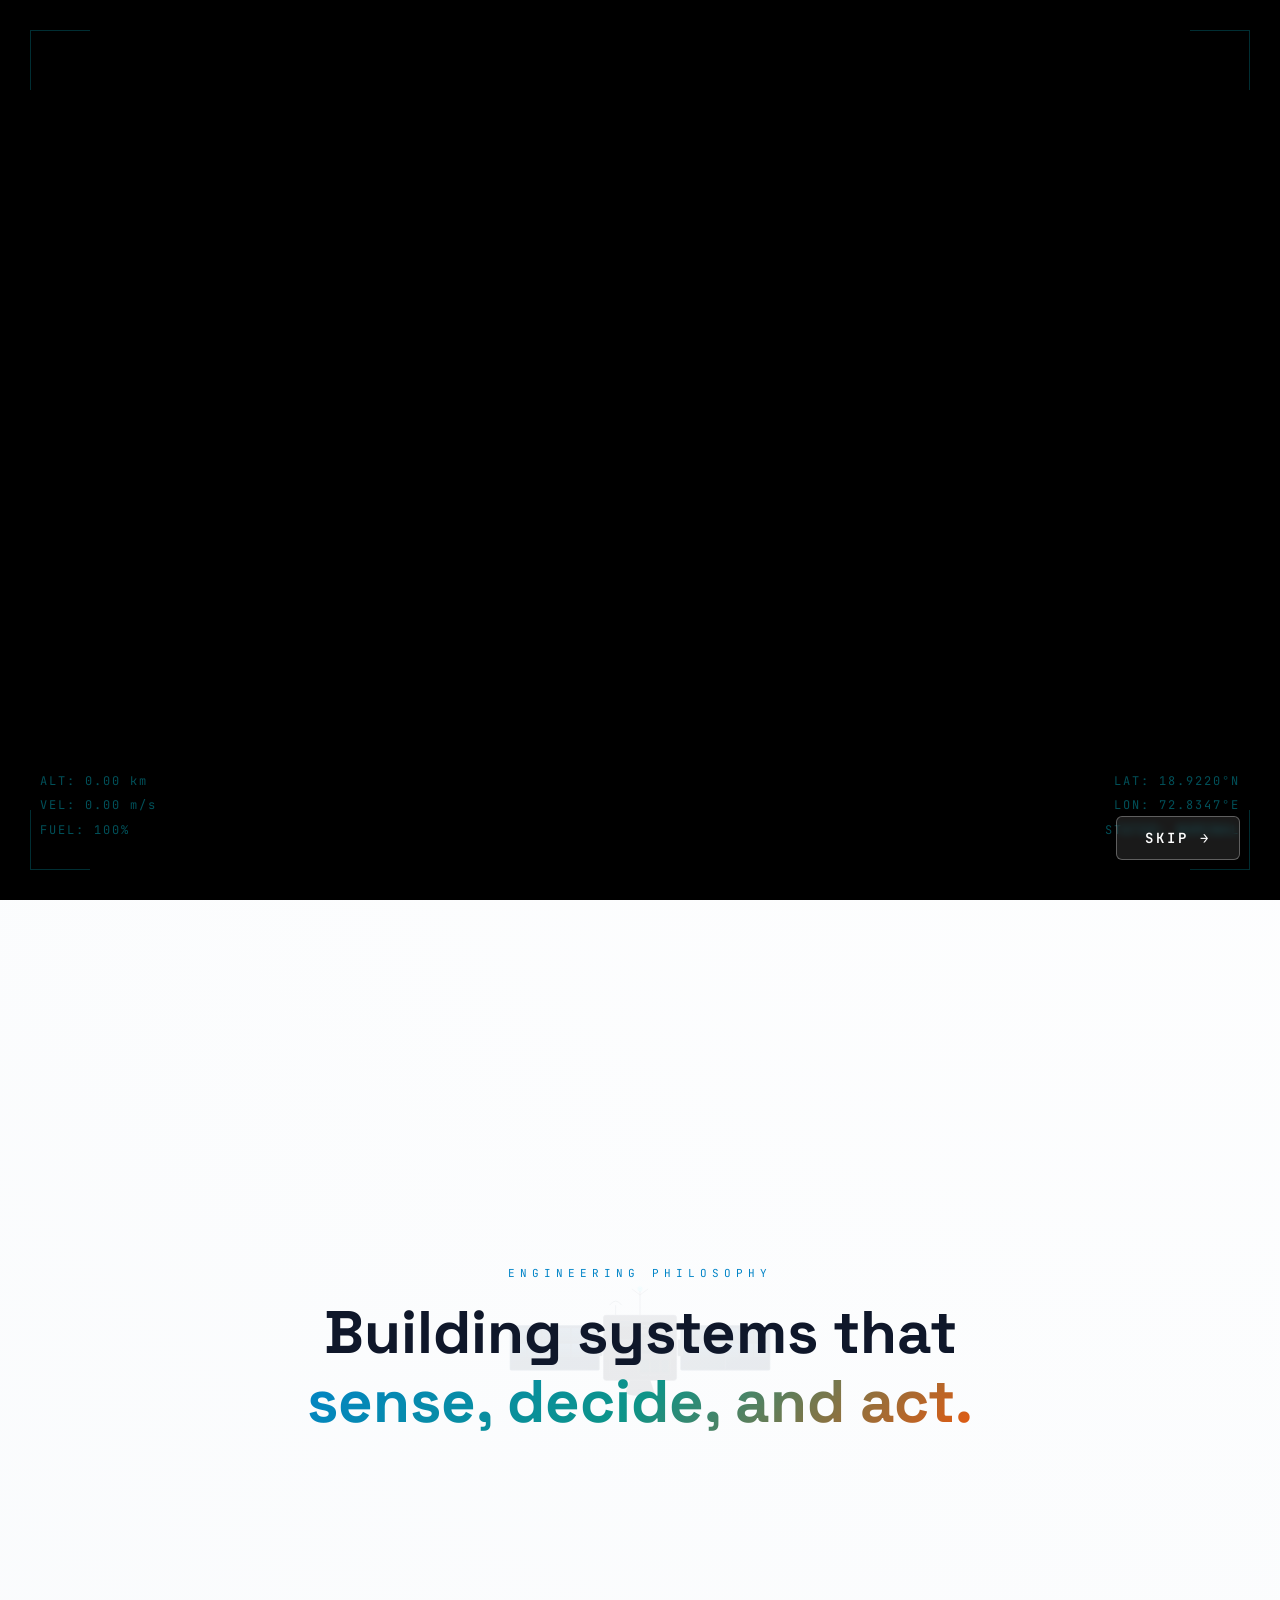
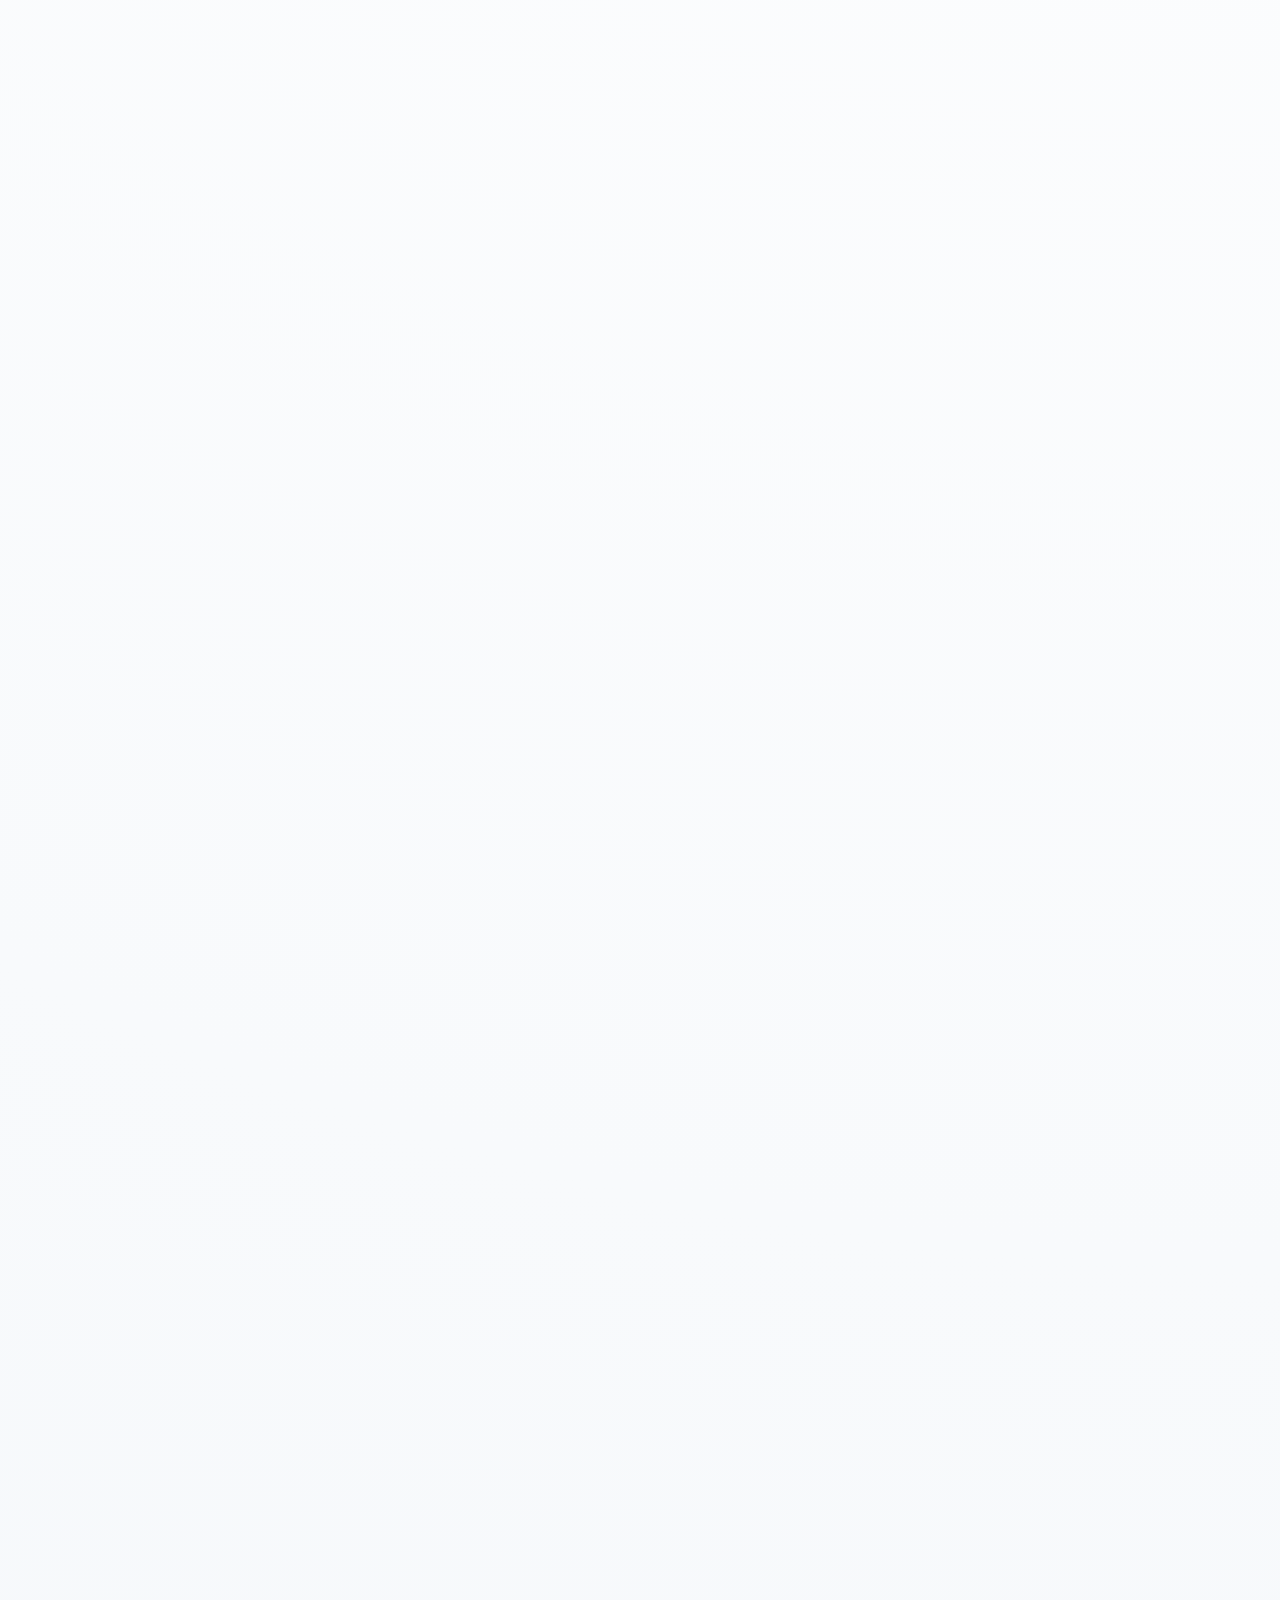
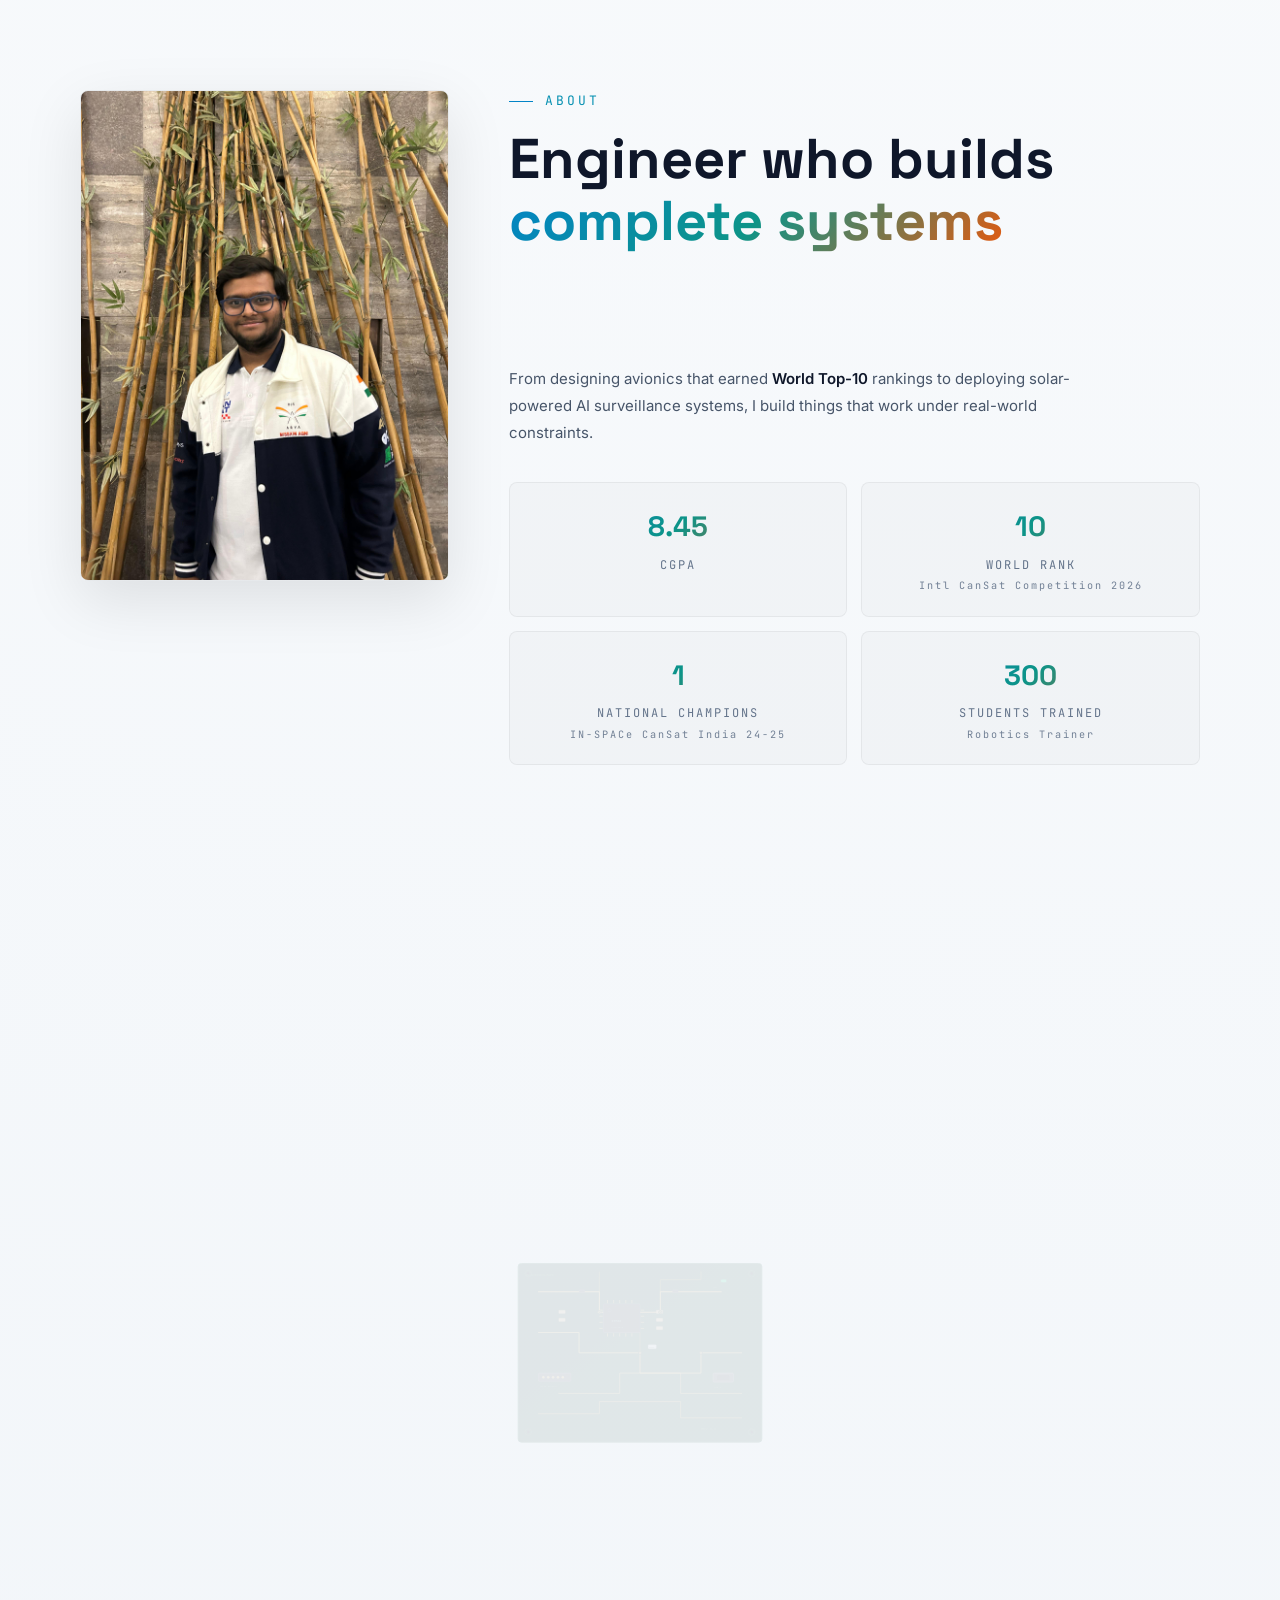
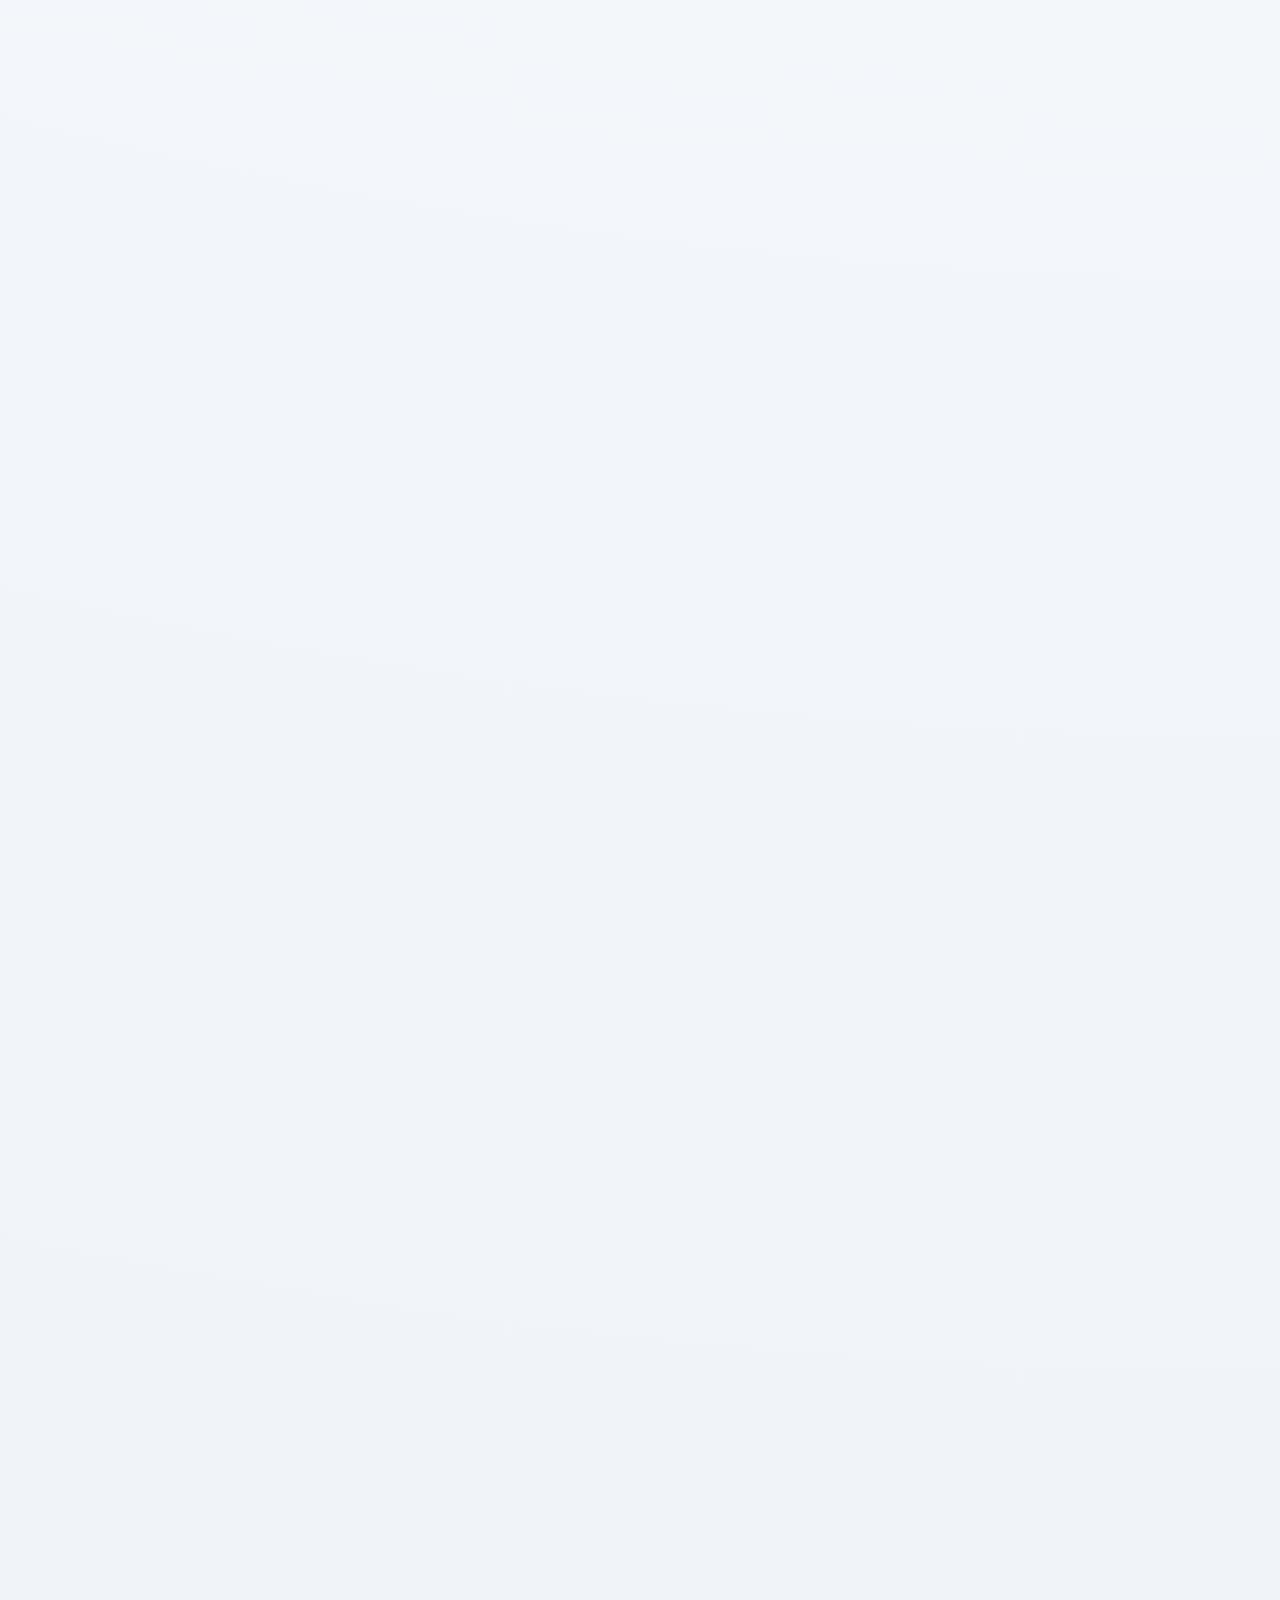
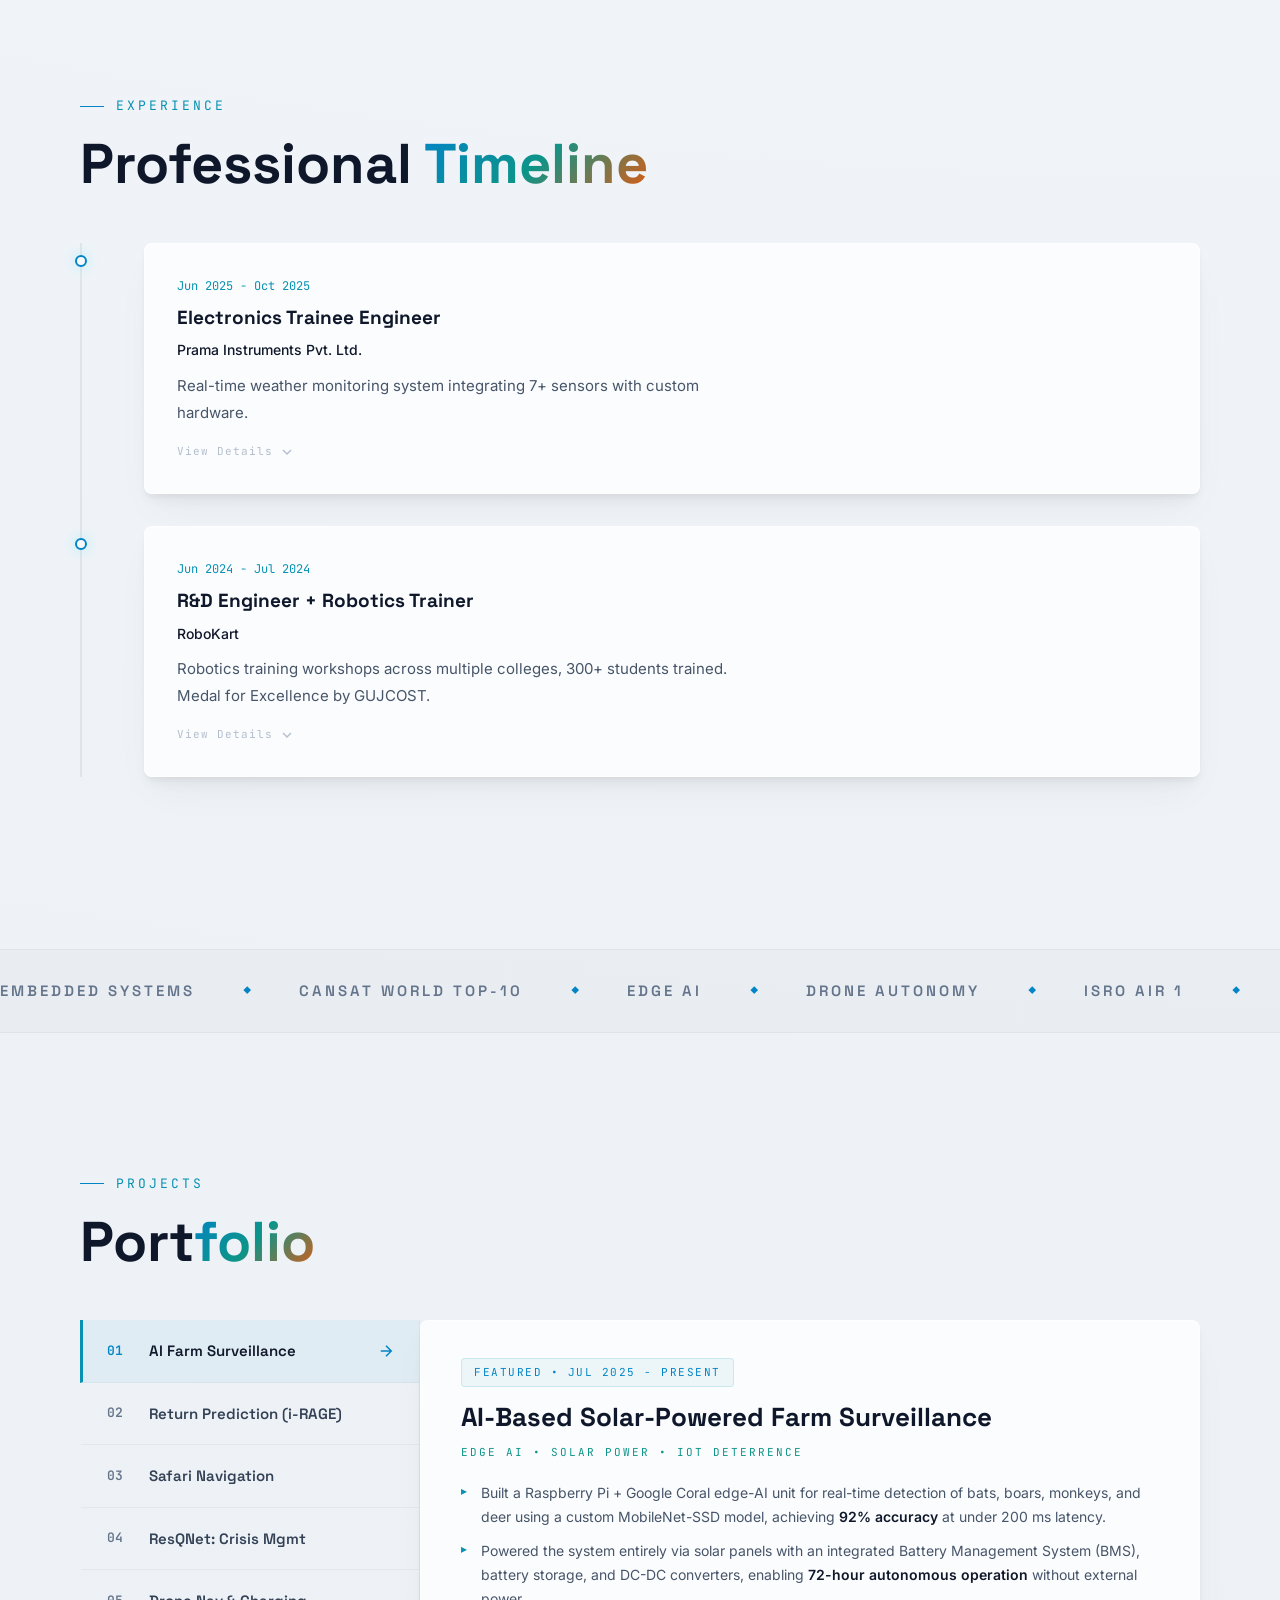
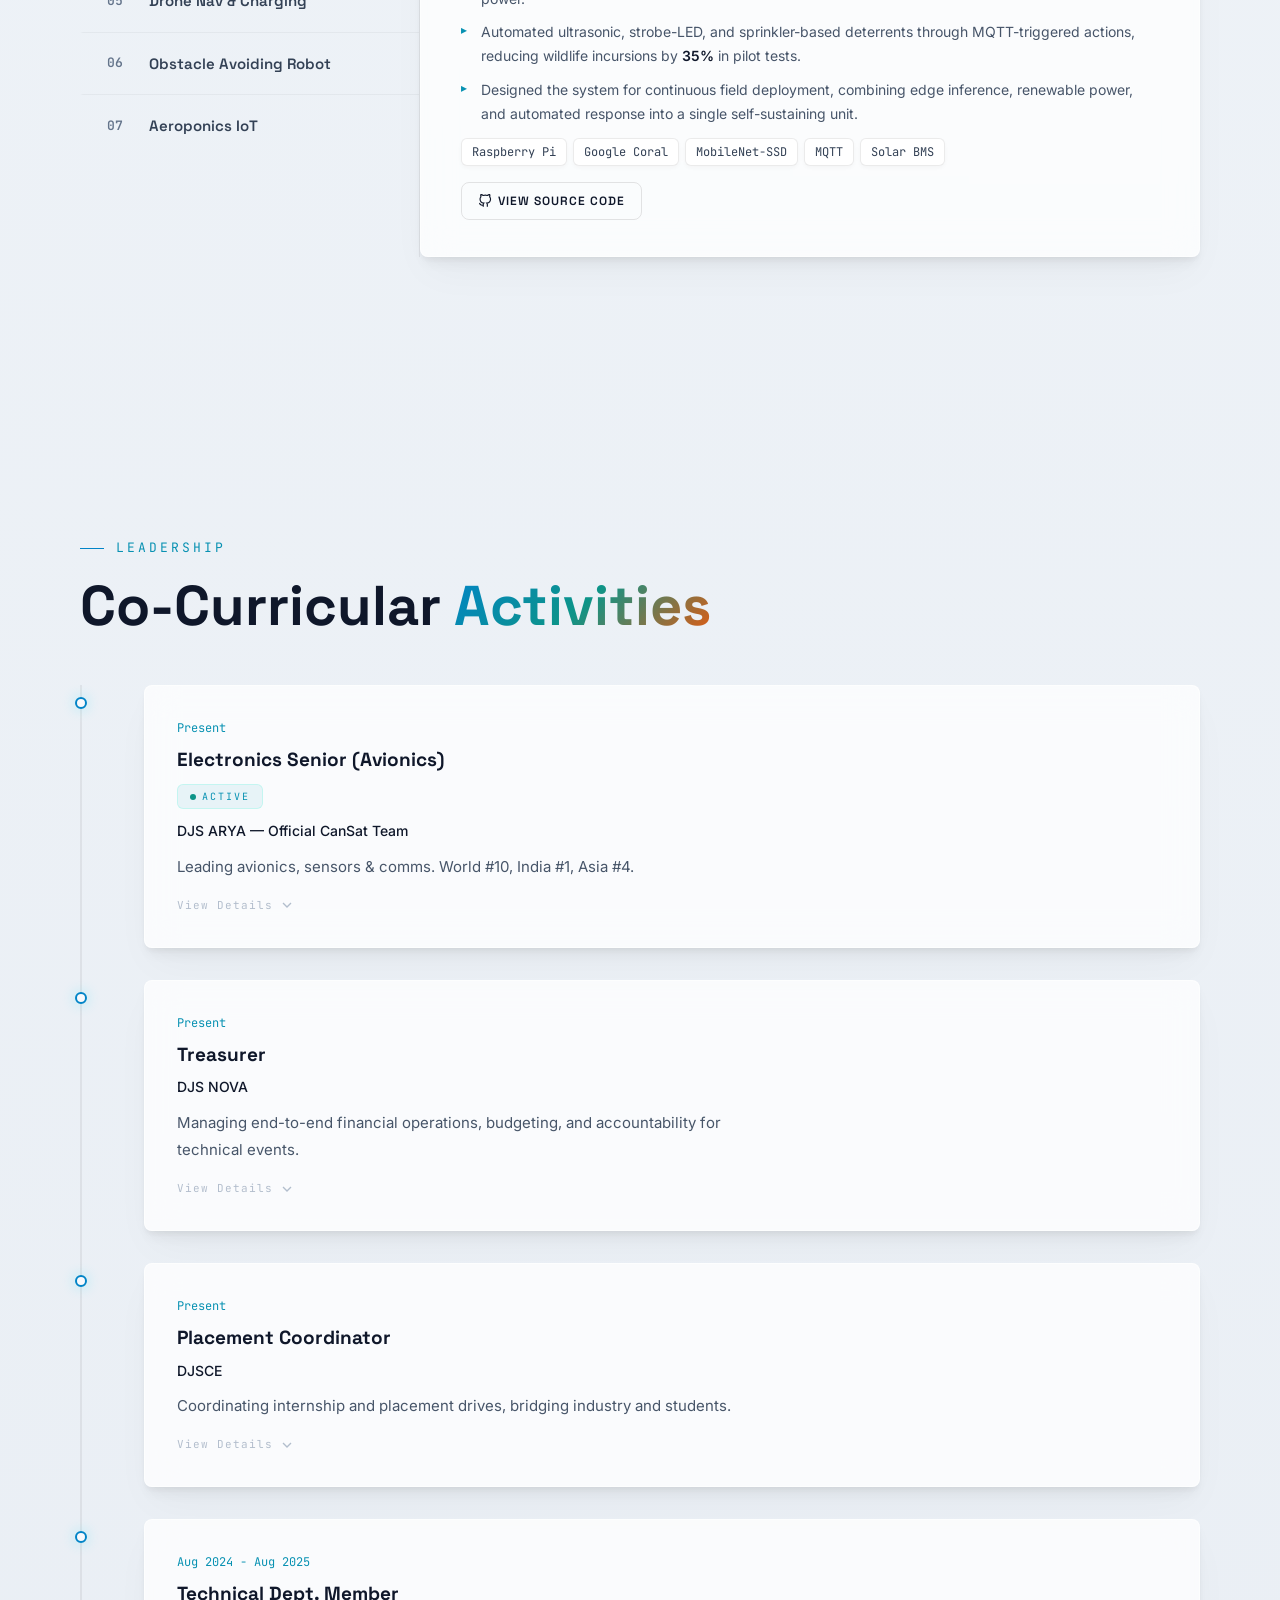
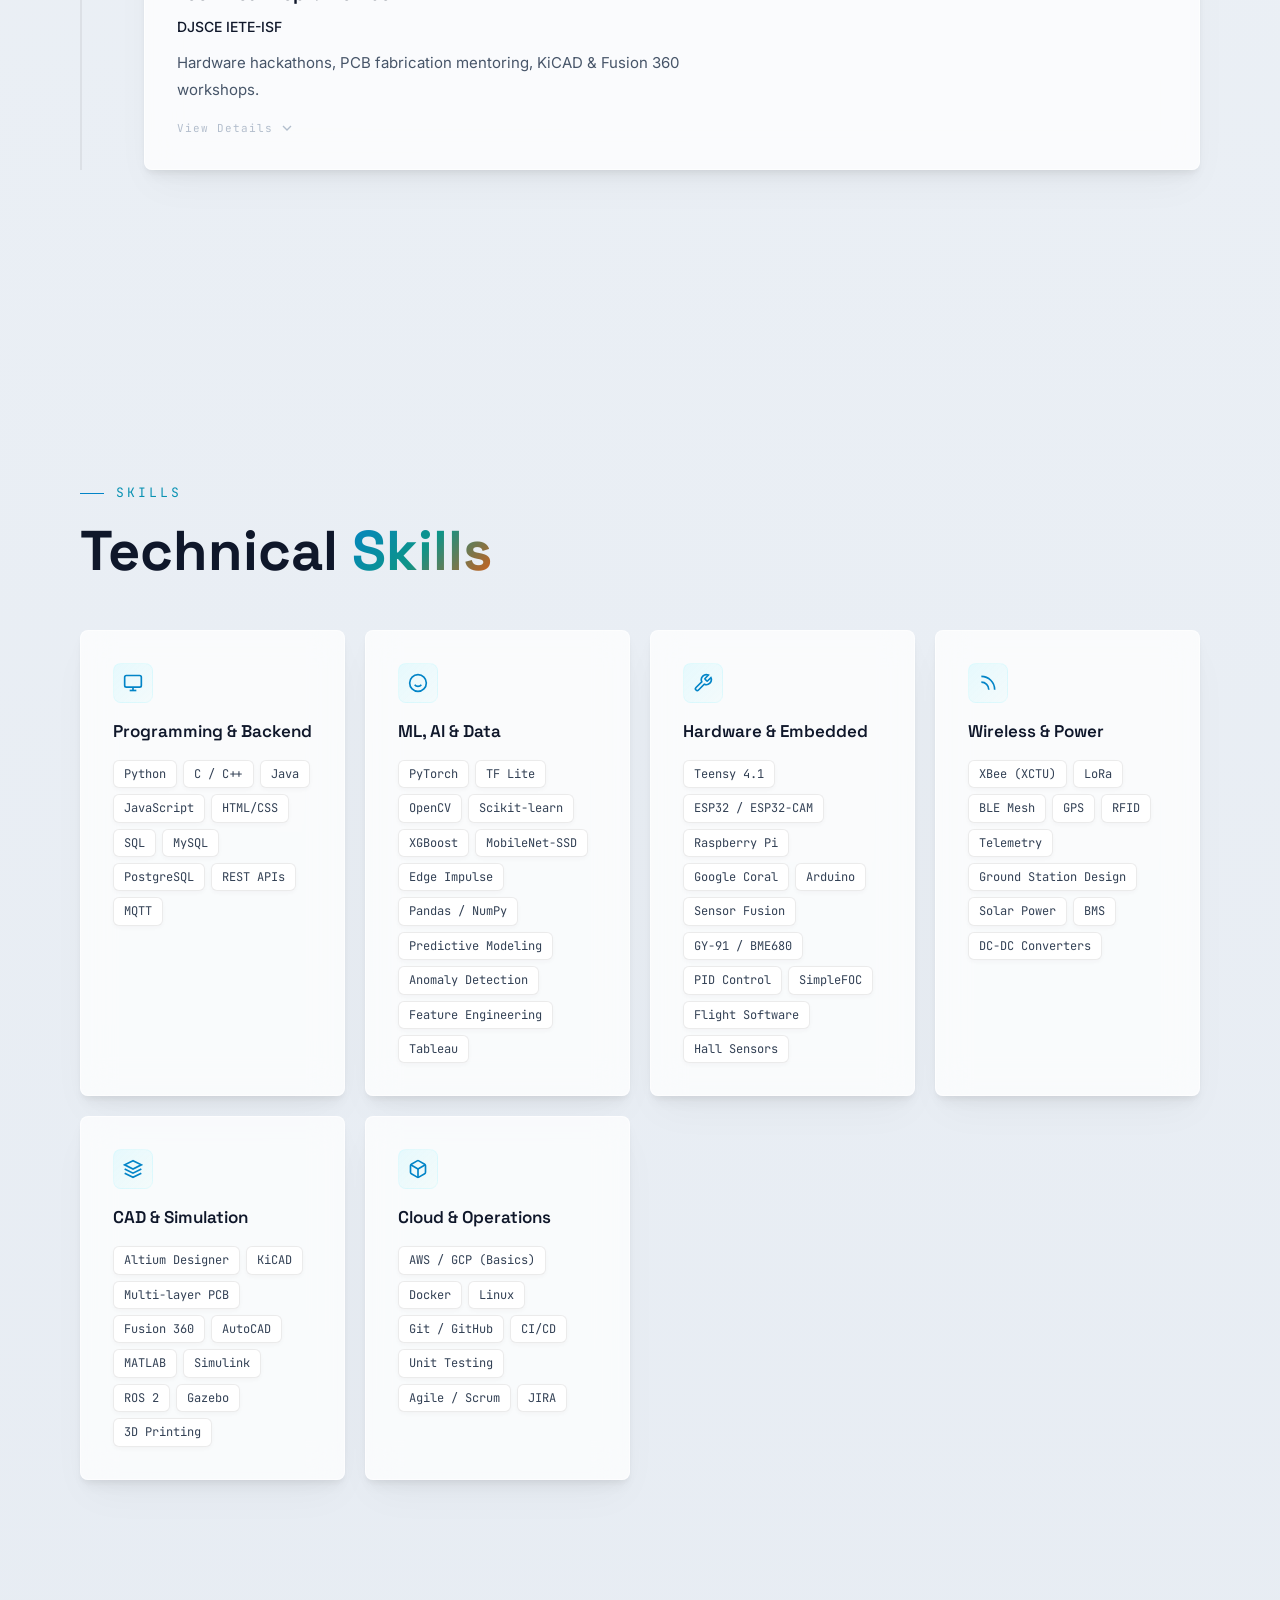
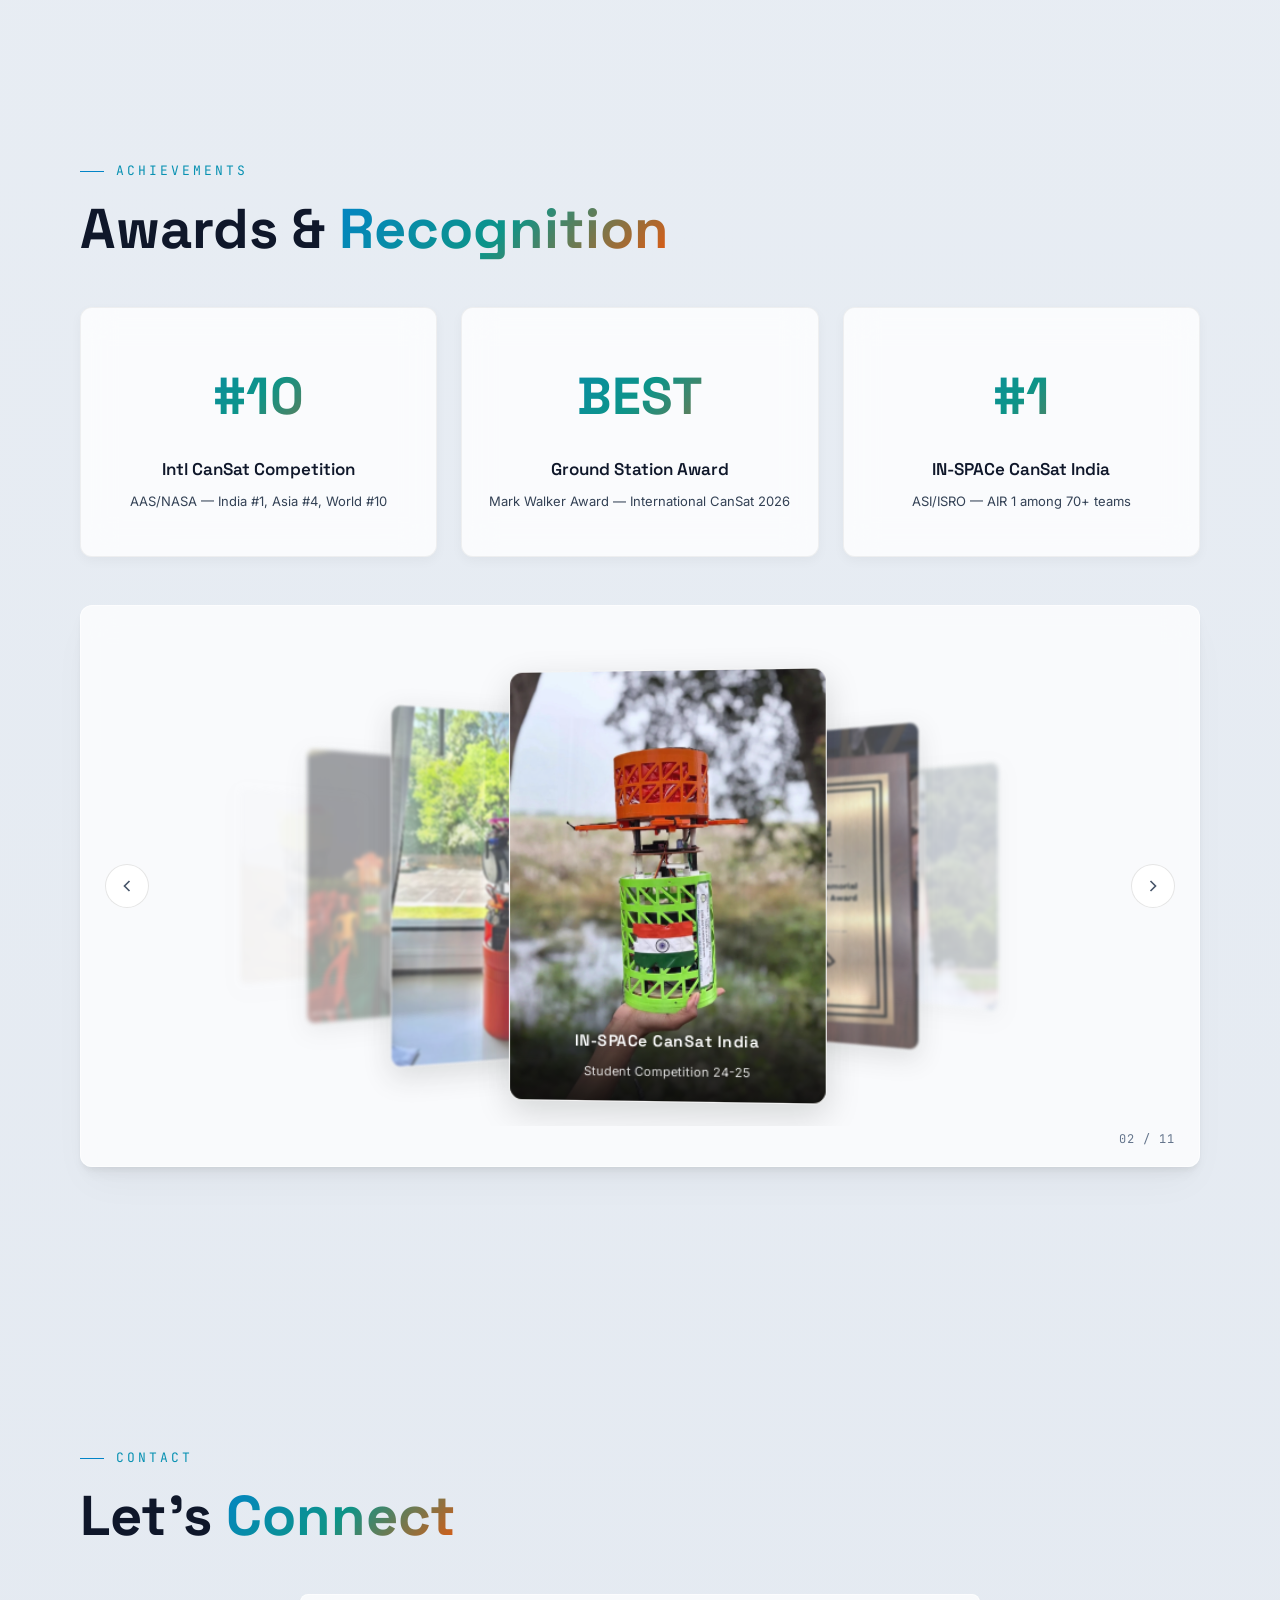
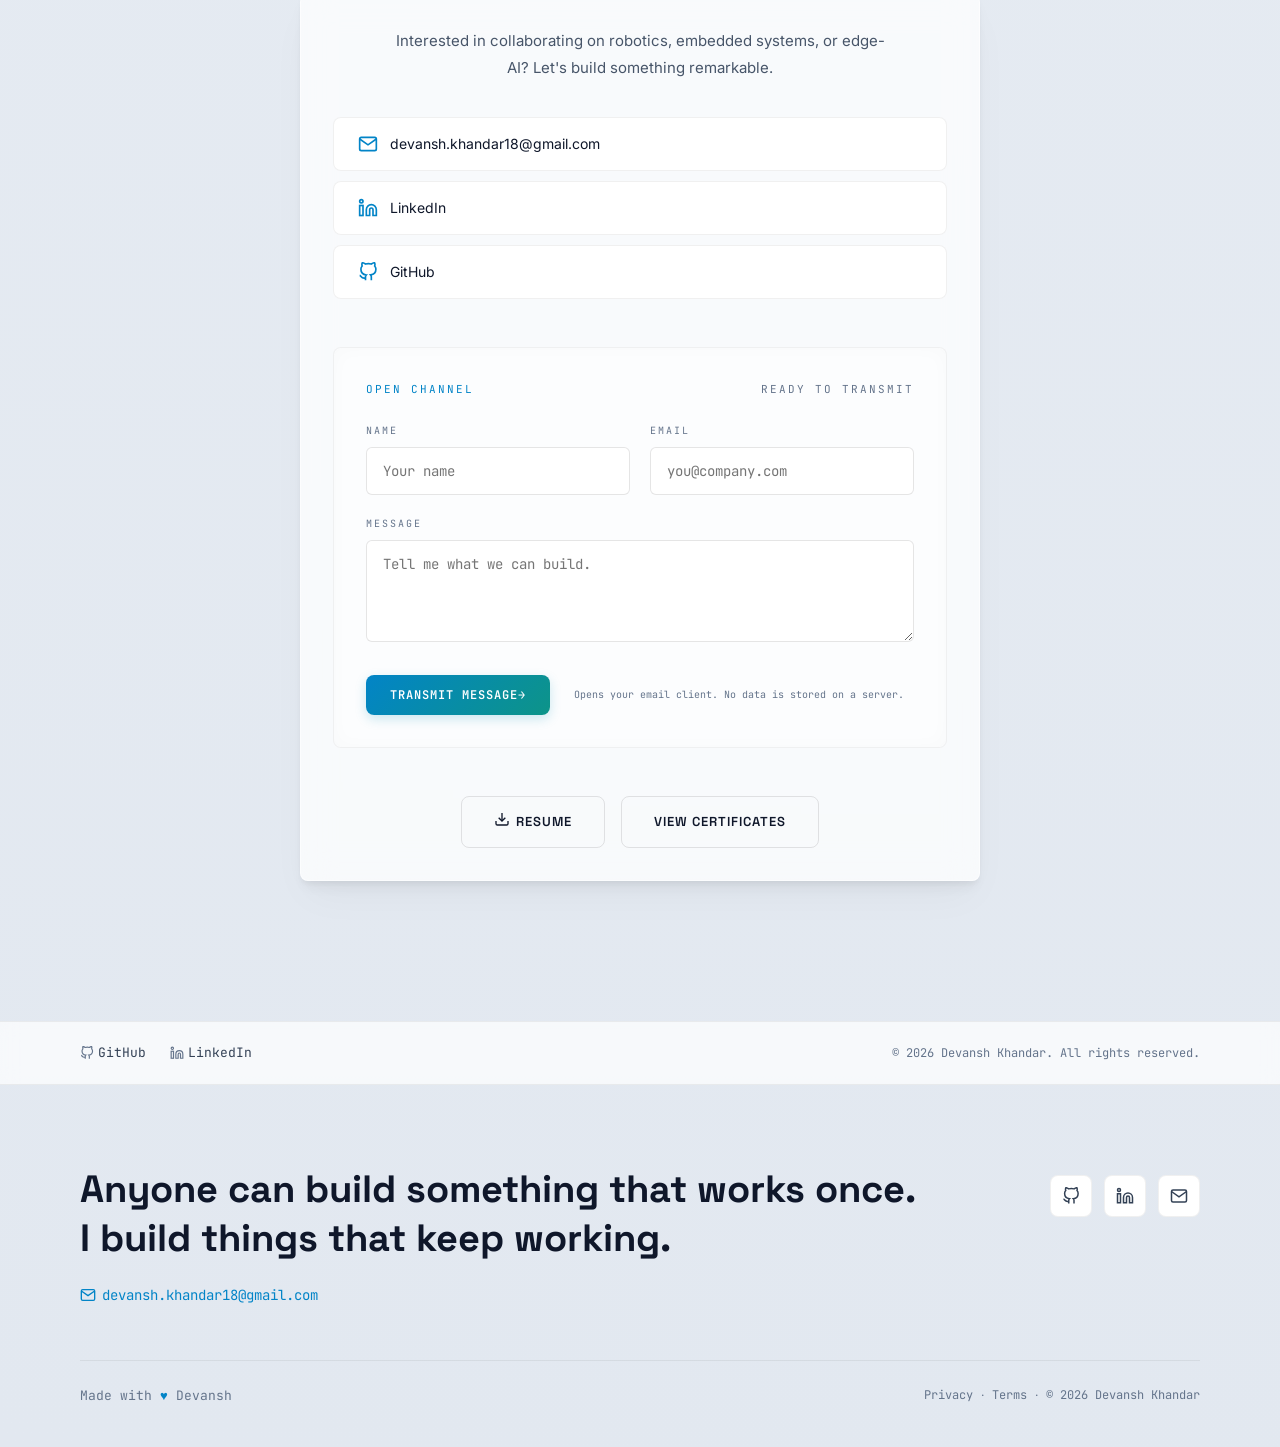
==== commit f88c0086: "Remove redundant SEND A MESSAGE button below form" ====
--- a/index.html
+++ b/index.html
@@ -781,7 +781,6 @@
                 </div>
                 
                 <div style="text-align:center;margin-top:48px;display:flex;justify-content:center;gap:16px;flex-wrap:wrap;">
-                    <a href="mailto:devansh.khandar18@gmail.com" class="cta-button">SEND A MESSAGE</a>
                     <a href="Devansh_Resume.pdf" download class="btn-outline btn-resume"><svg viewBox="0 0 24 24" fill="none" stroke="currentColor" stroke-width="2" style="width:16px;height:16px;margin-right:6px;vertical-align:middle;"><path d="M21 15v4a2 2 0 0 1-2 2H5a2 2 0 0 1-2-2v-4"/><polyline points="7 10 12 15 17 10"/><line x1="12" y1="15" x2="12" y2="3"/></svg>RESUME</a>
                     <a href="https://drive.google.com/drive/folders/1wqJOQzIAMGZxPzpxnPG8Qfxp93nVoXsx?usp=drive_link" target="_blank" class="btn-outline">VIEW CERTIFICATES</a>
                 </div>
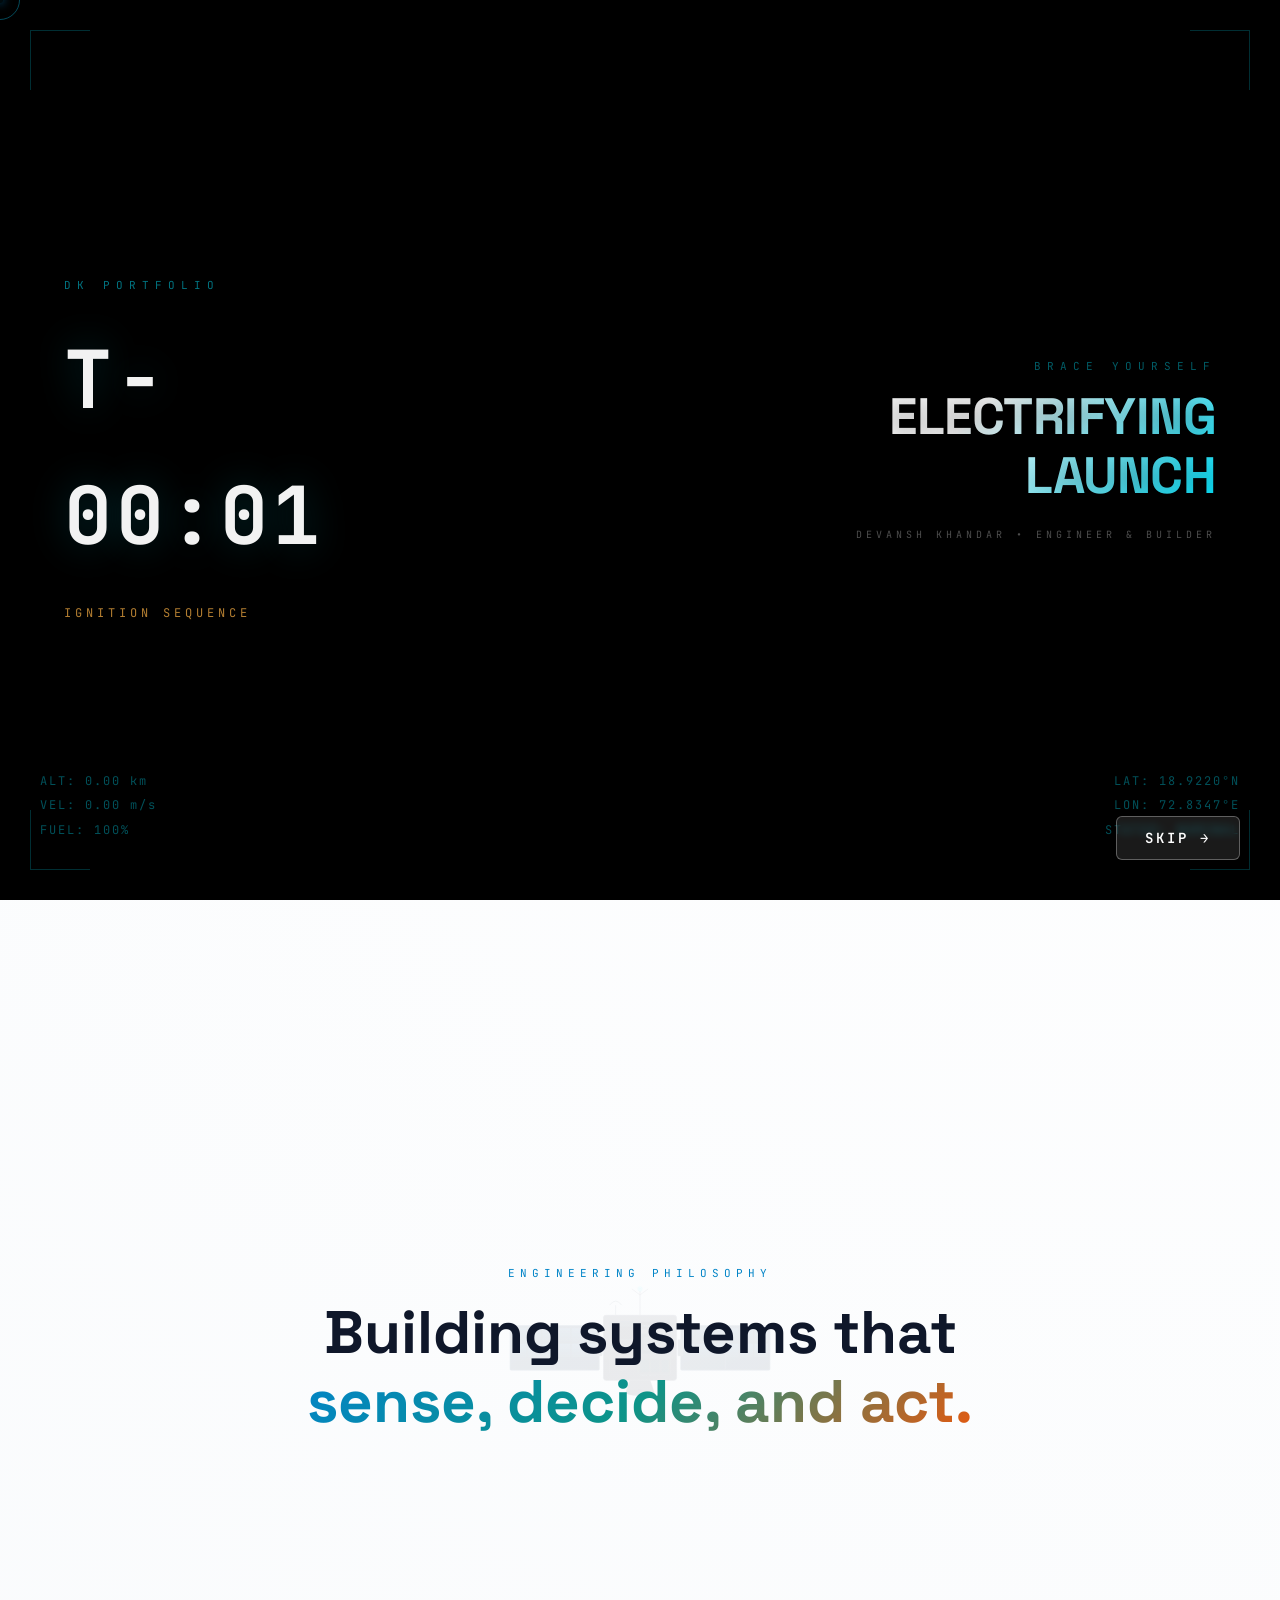
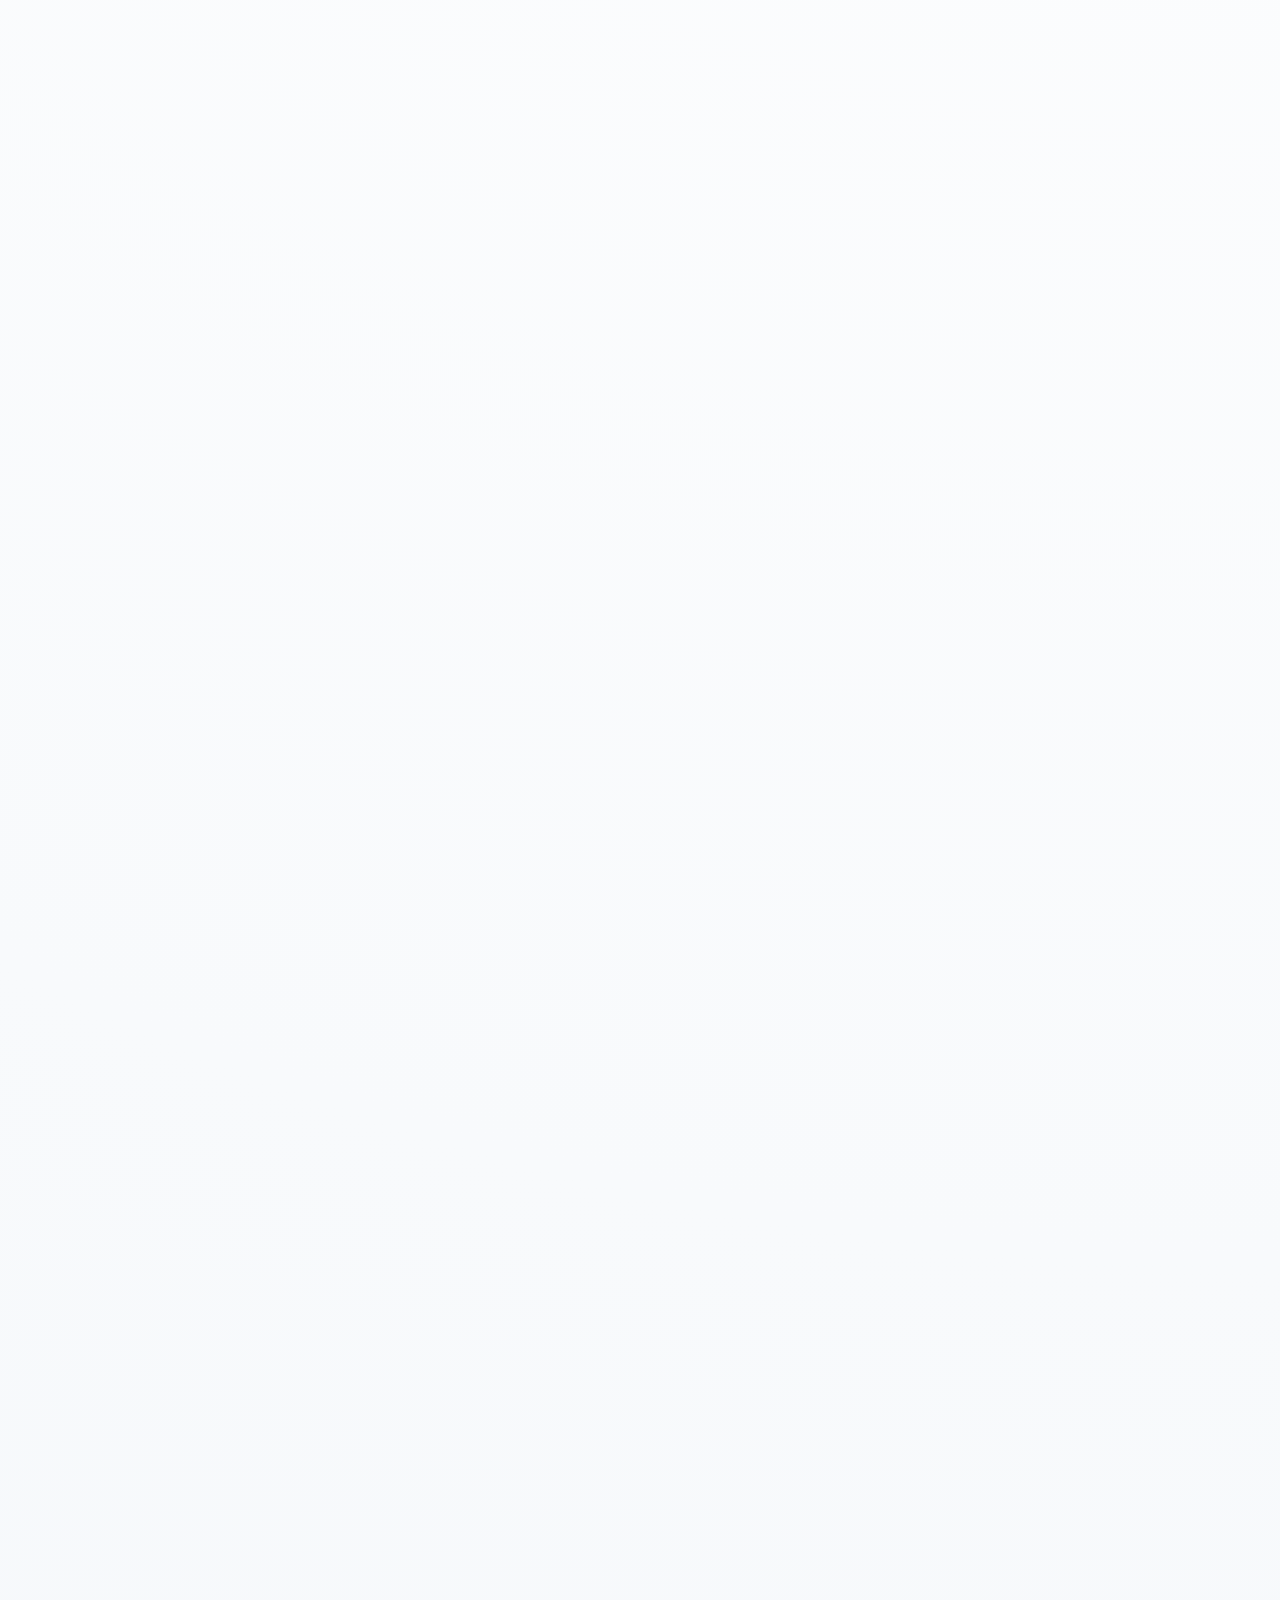
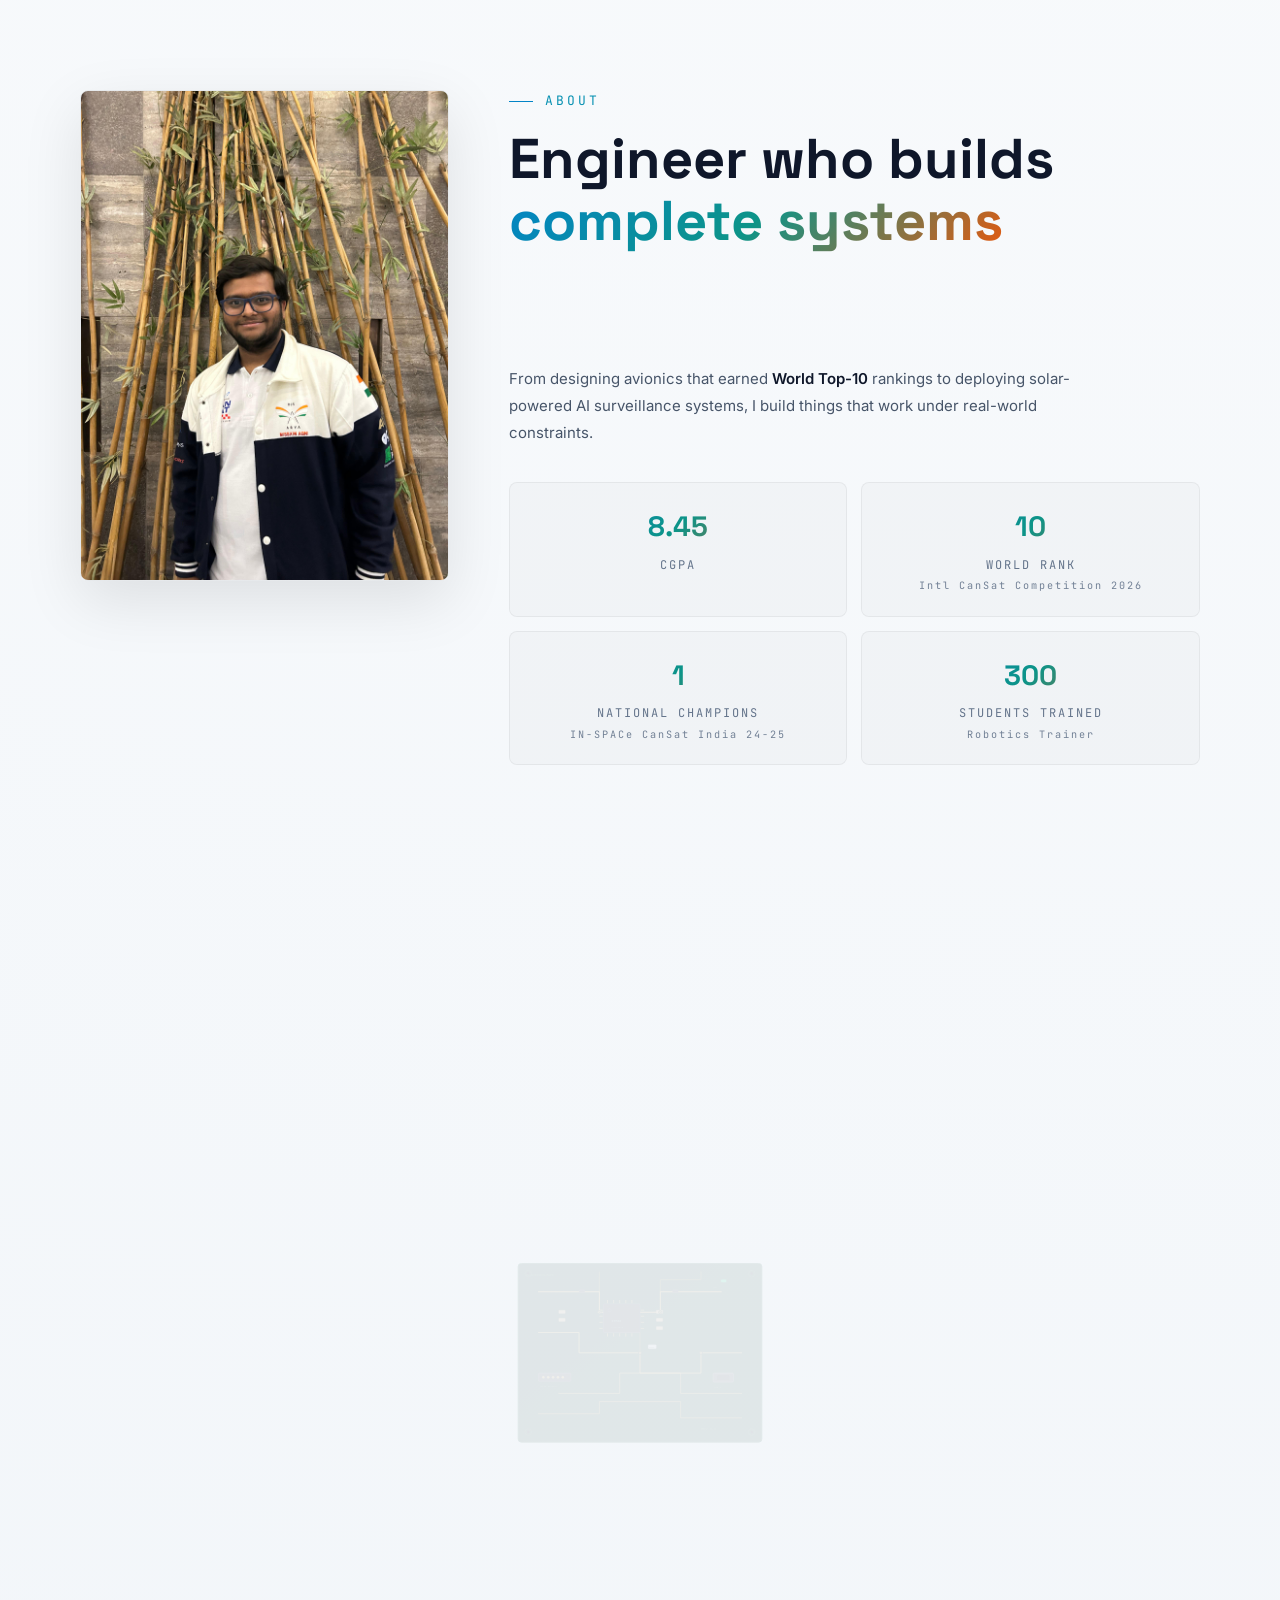
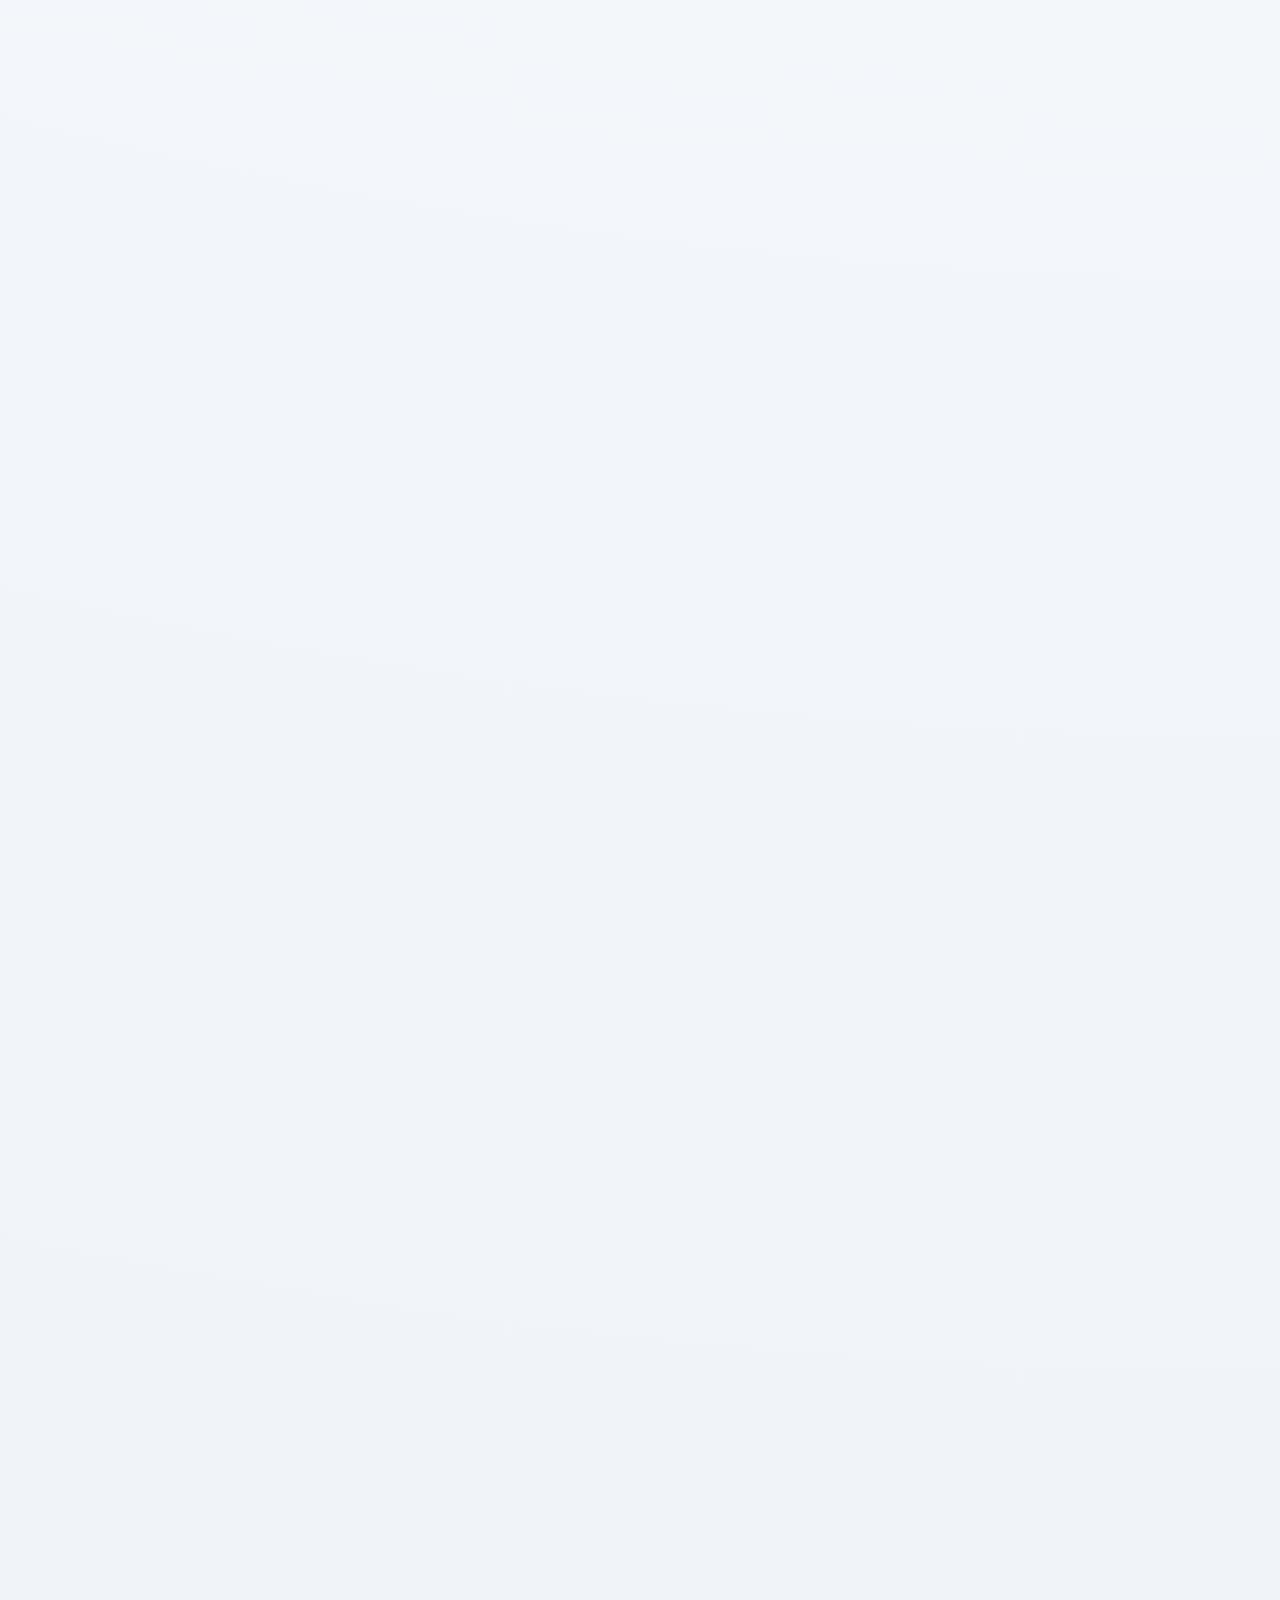
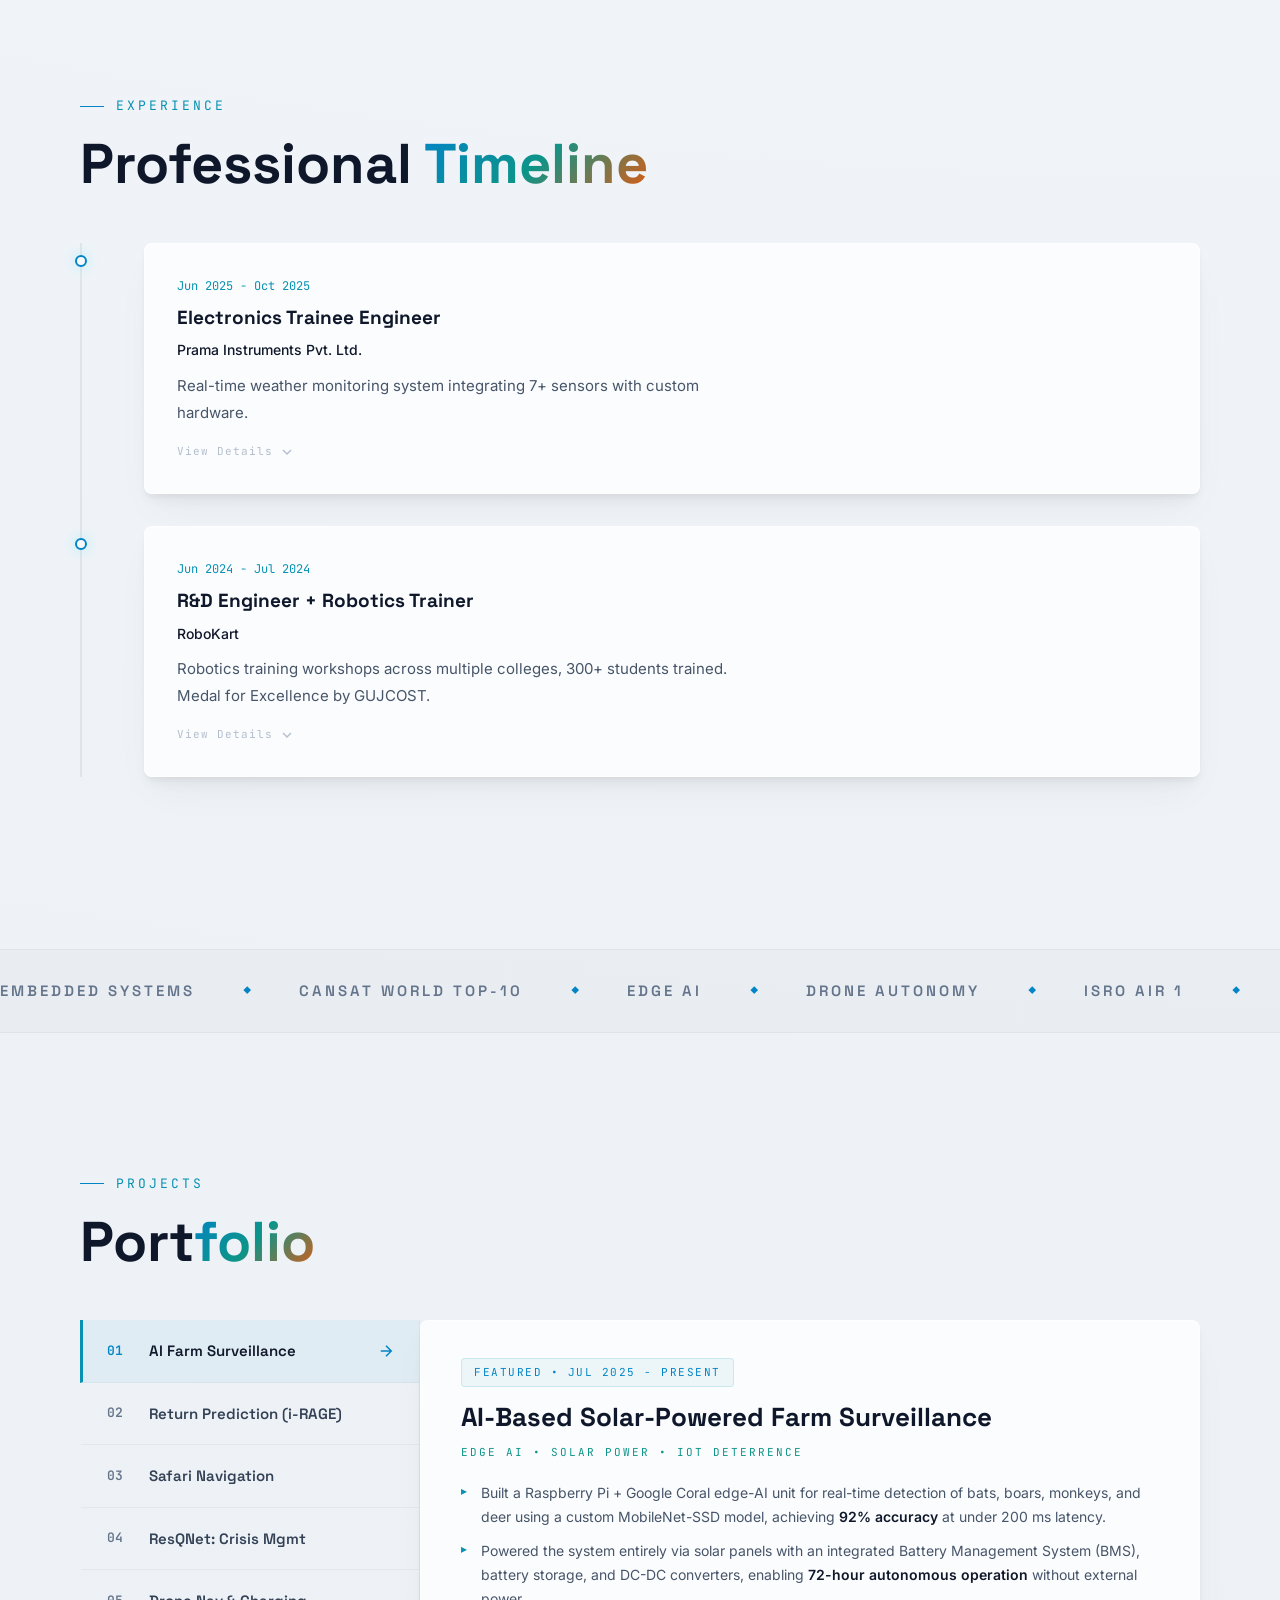
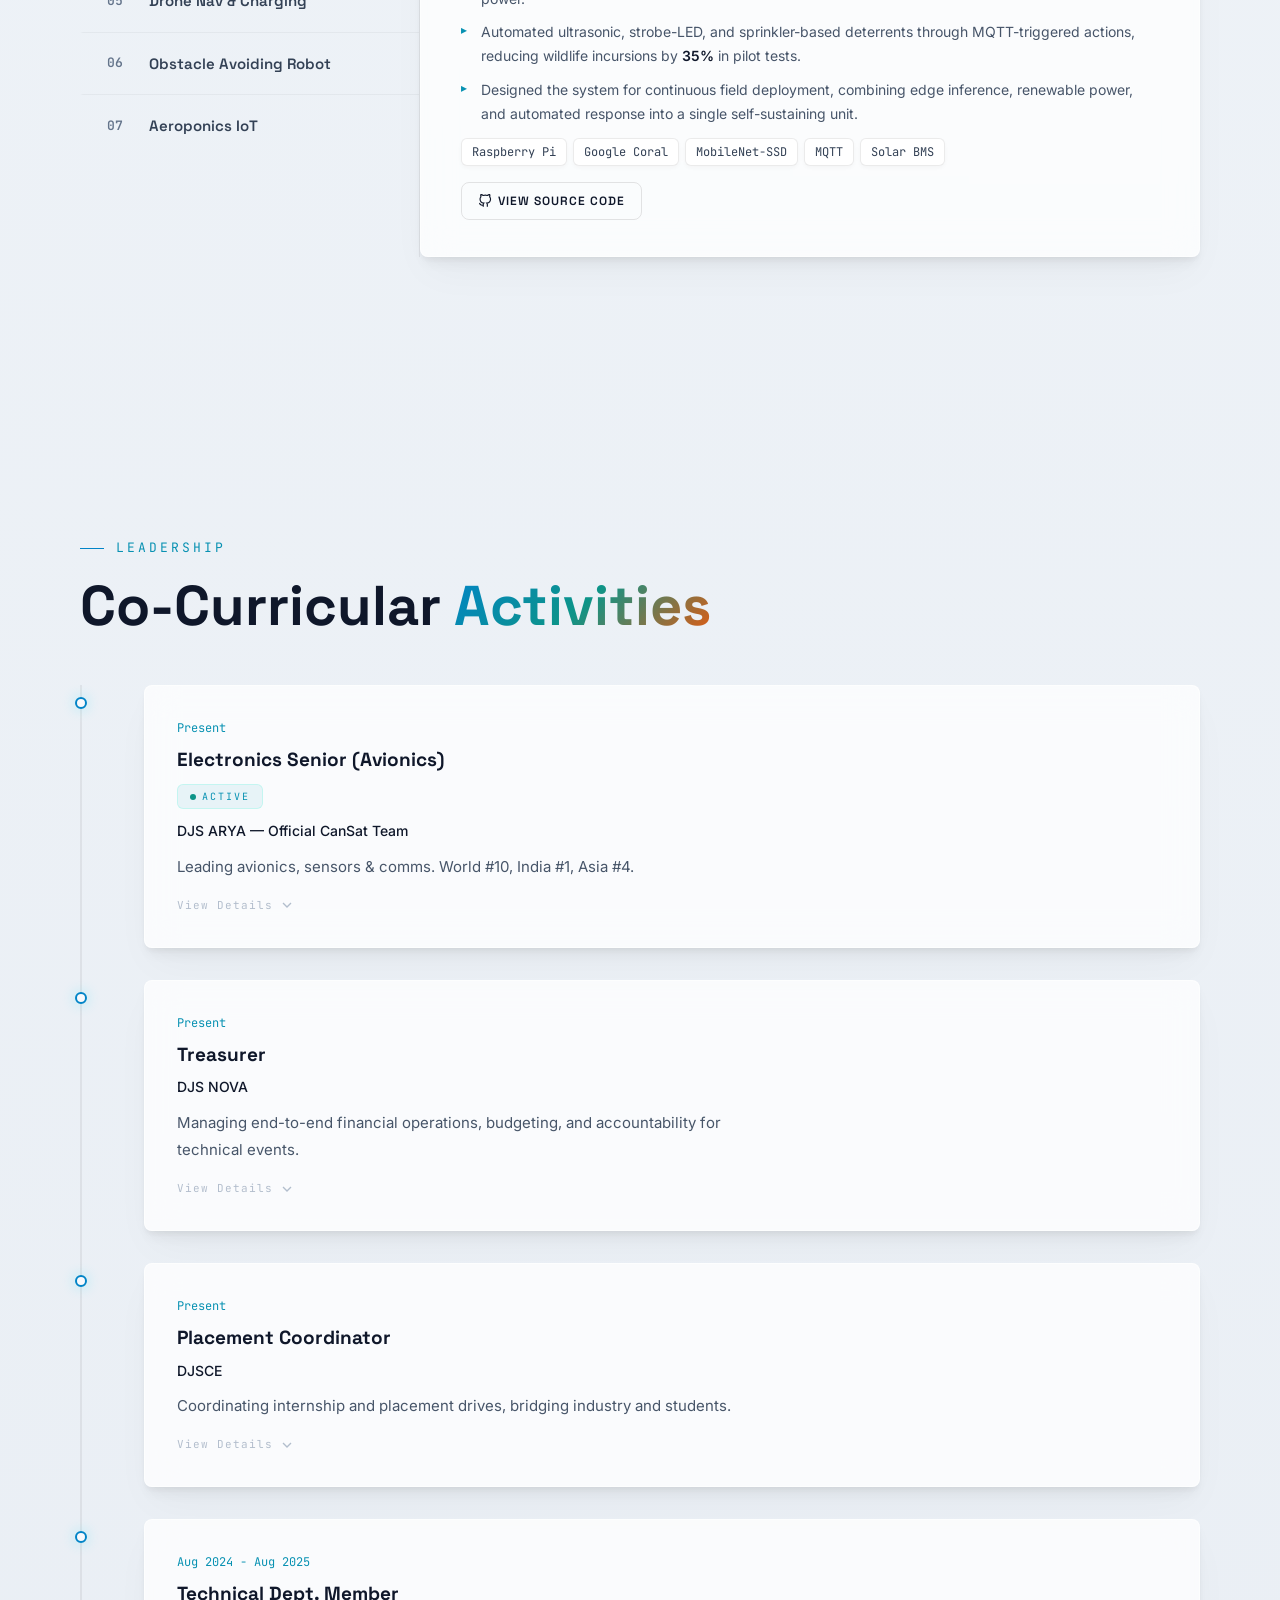
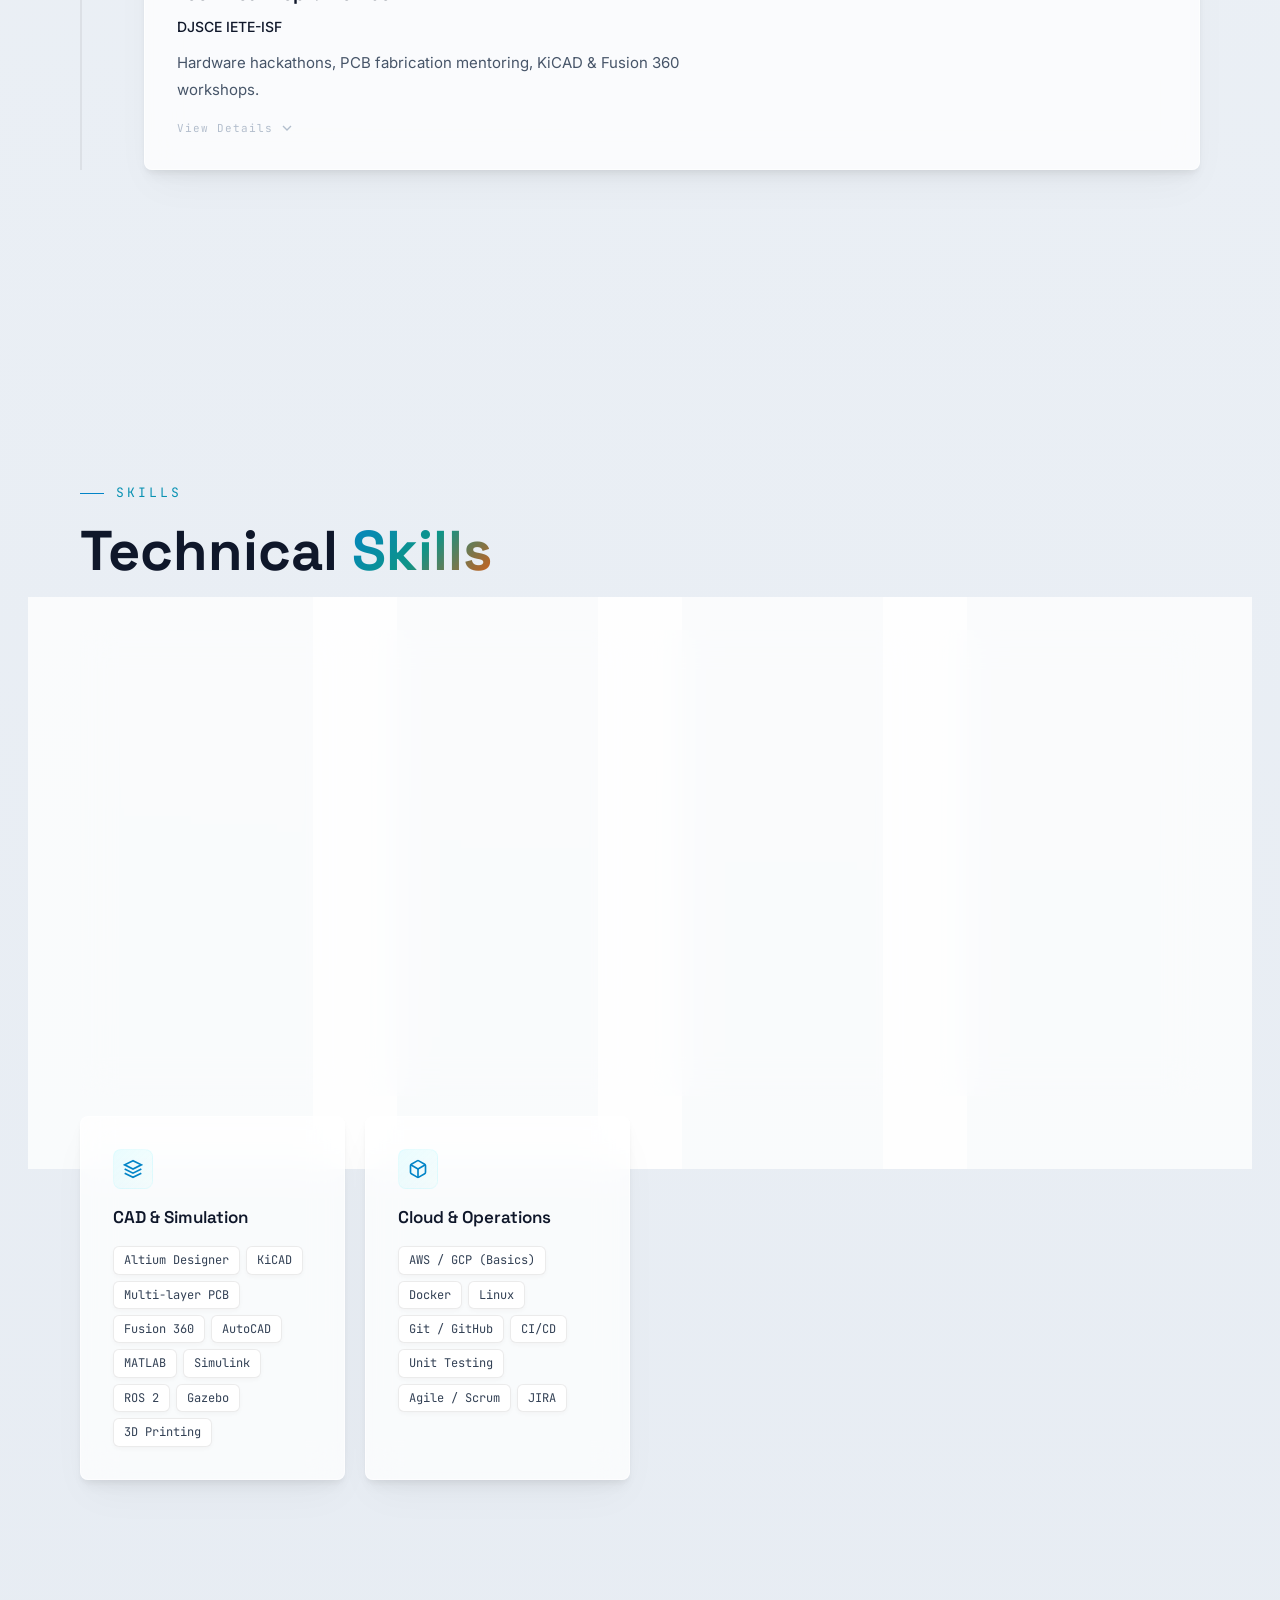
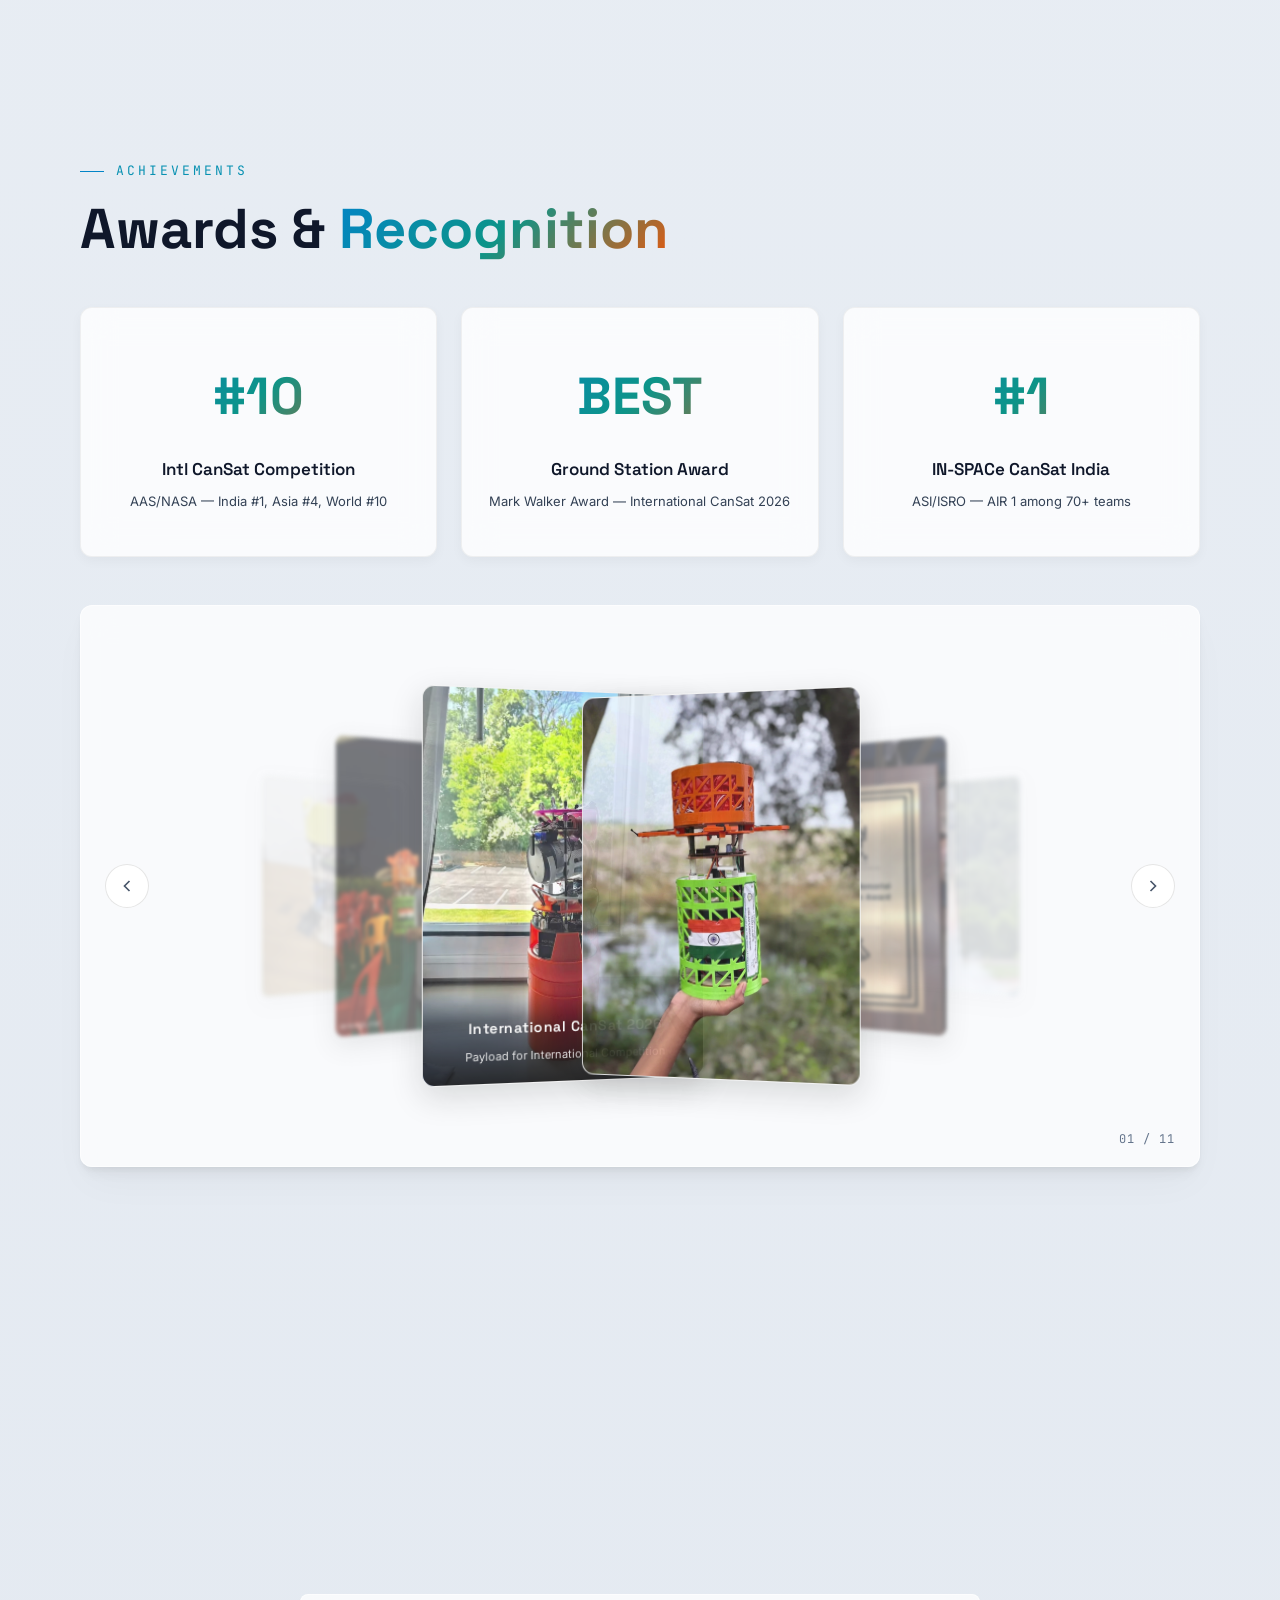
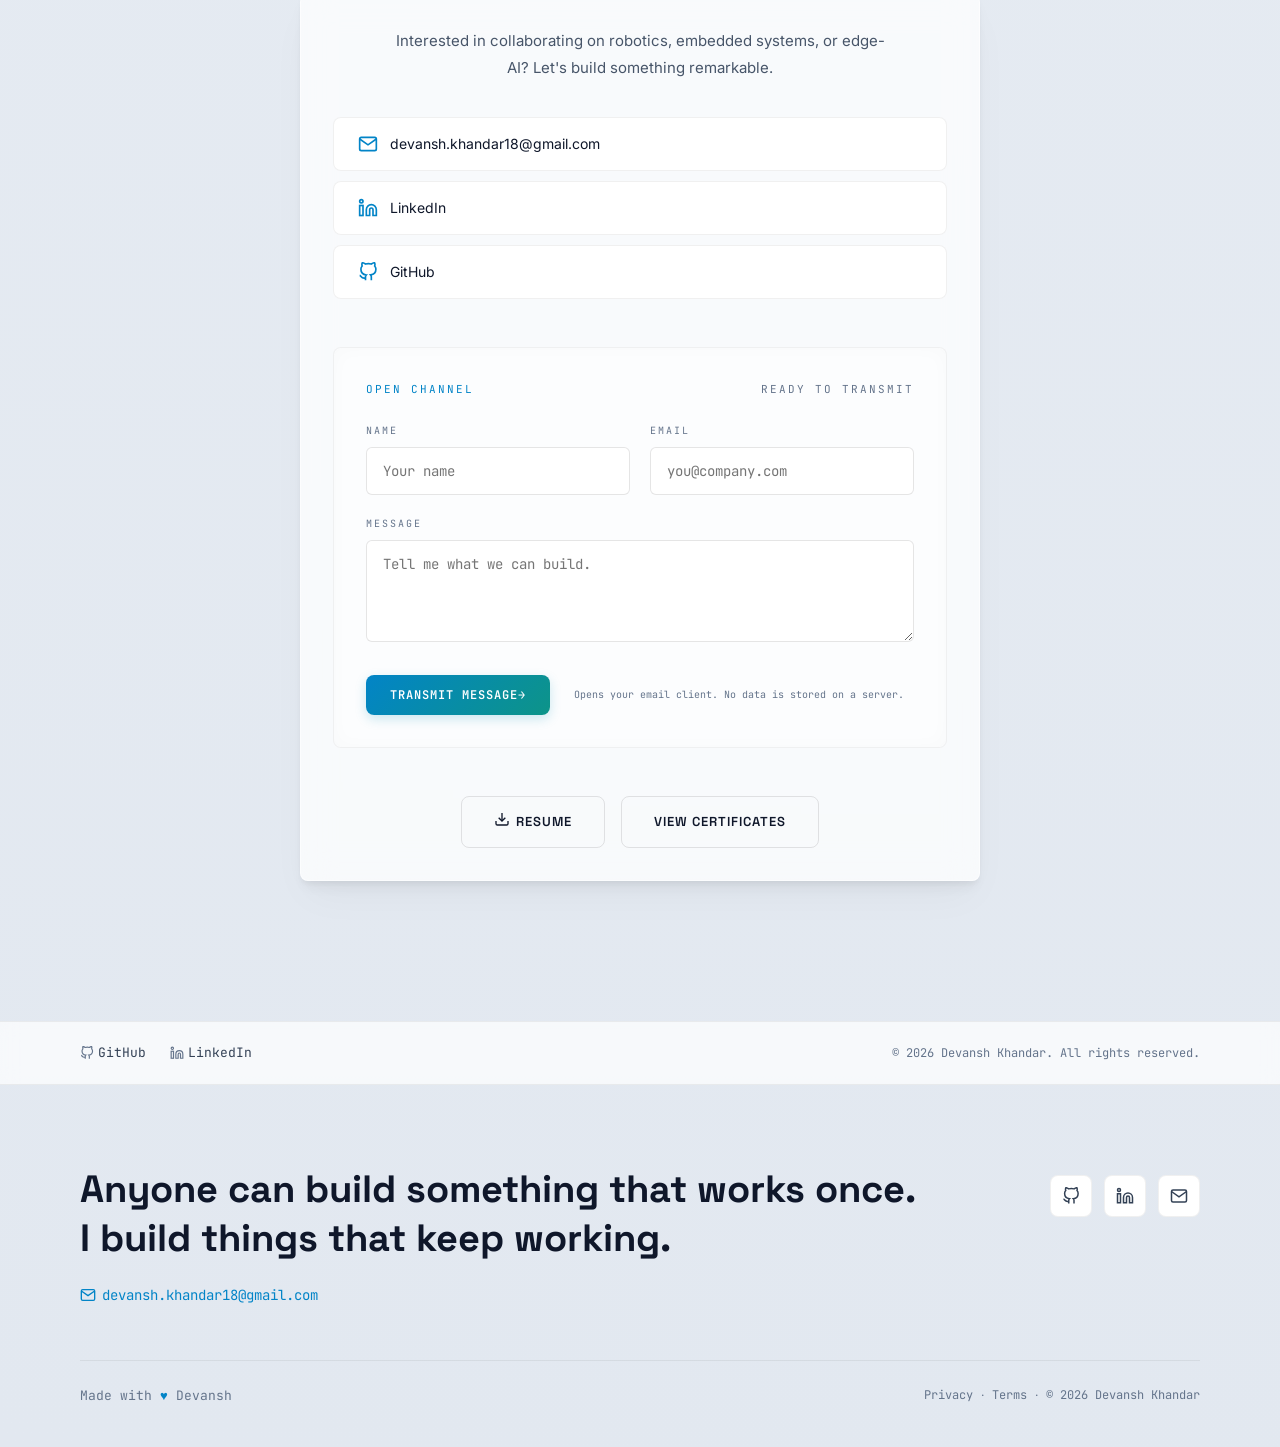
==== commit 5cf483c9: "Add custom cursor dot and outline with particle interaction" ====
--- a/index.html
+++ b/index.html
@@ -23,6 +23,9 @@
     <link rel="stylesheet" href="style.css">
 </head>
 <body>
+    <!-- Custom Cursor -->
+    <div class="cursor-dot" id="cursorDot"></div>
+    <div class="cursor-outline" id="cursorOutline"></div>
 
     <!-- Preloader -->
     <div class="preloader" id="preloader">
--- a/style.css
+++ b/style.css
@@ -1589,3 +1589,56 @@
   border-color: rgba(0, 0, 0, 0.1);
   color: var(--bg-primary);
 }
+
+/* ============================================================
+   CUSTOM CURSOR
+   ============================================================ */
+@media (pointer: fine) {
+  body {
+    cursor: none;
+  }
+  .cursor-dot {
+    position: fixed;
+    top: 0; left: 0;
+    width: 6px;
+    height: 6px;
+    background-color: var(--accent-cyan);
+    border-radius: 50%;
+    transform: translate(-50%, -50%);
+    pointer-events: none;
+    z-index: 9999999;
+    box-shadow: 0 0 10px var(--accent-cyan);
+  }
+  .cursor-outline {
+    position: fixed;
+    top: 0; left: 0;
+    width: 40px;
+    height: 40px;
+    border: 1px solid rgba(0, 229, 255, 0.5);
+    border-radius: 50%;
+    transform: translate(-50%, -50%);
+    pointer-events: none;
+    z-index: 9999998;
+    transition: width 0.2s, height 0.2s;
+  }
+  body.light-theme .cursor-outline {
+    border-color: rgba(8, 145, 178, 0.5);
+  }
+  
+  /* When hovering clickable elements */
+  a:hover ~ .cursor-outline, 
+  button:hover ~ .cursor-outline, 
+  .project-item:hover ~ .cursor-outline,
+  .magnetic-btn:hover ~ .cursor-outline {
+    width: 60px;
+    height: 60px;
+    background-color: rgba(0, 229, 255, 0.05);
+    border-color: rgba(0, 229, 255, 0.8);
+  }
+  body.light-theme a:hover ~ .cursor-outline,
+  body.light-theme button:hover ~ .cursor-outline,
+  body.light-theme .project-item:hover ~ .cursor-outline {
+    background-color: rgba(8, 145, 178, 0.05);
+    border-color: rgba(8, 145, 178, 0.8);
+  }
+}
